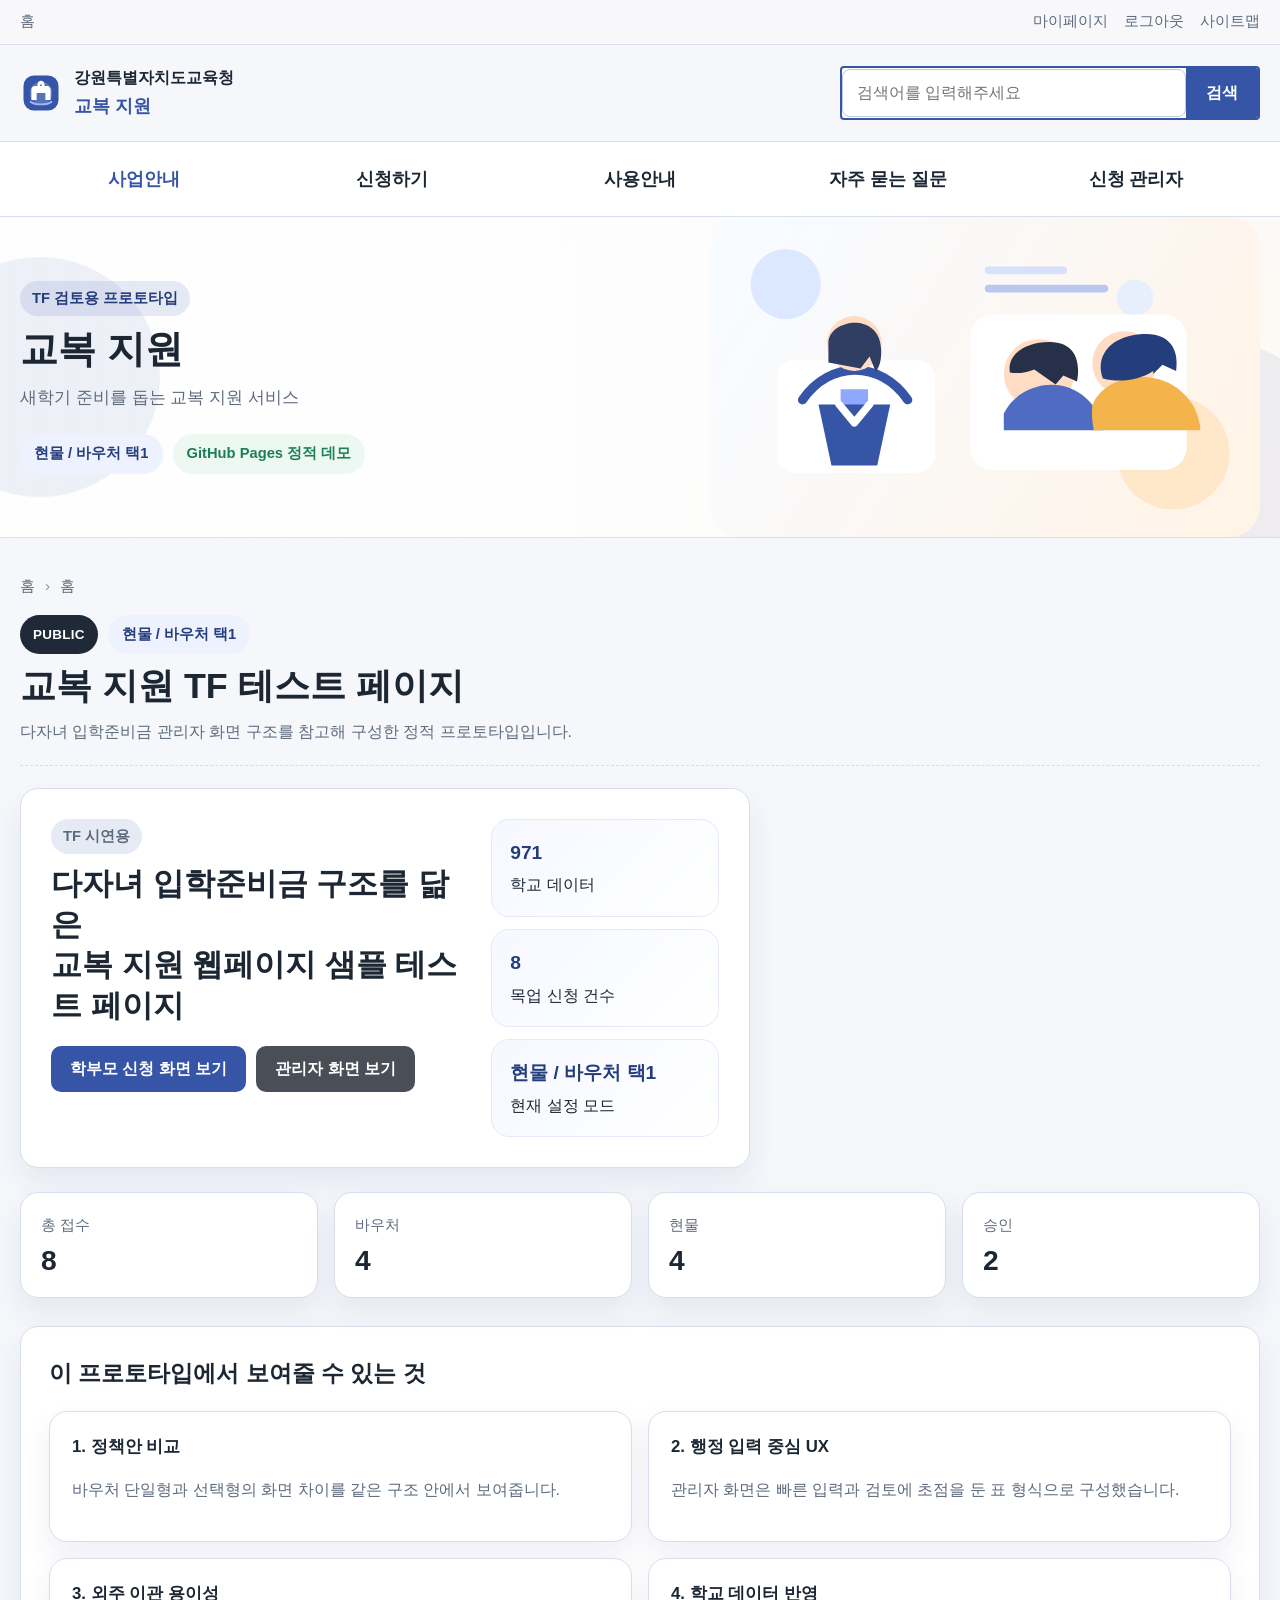
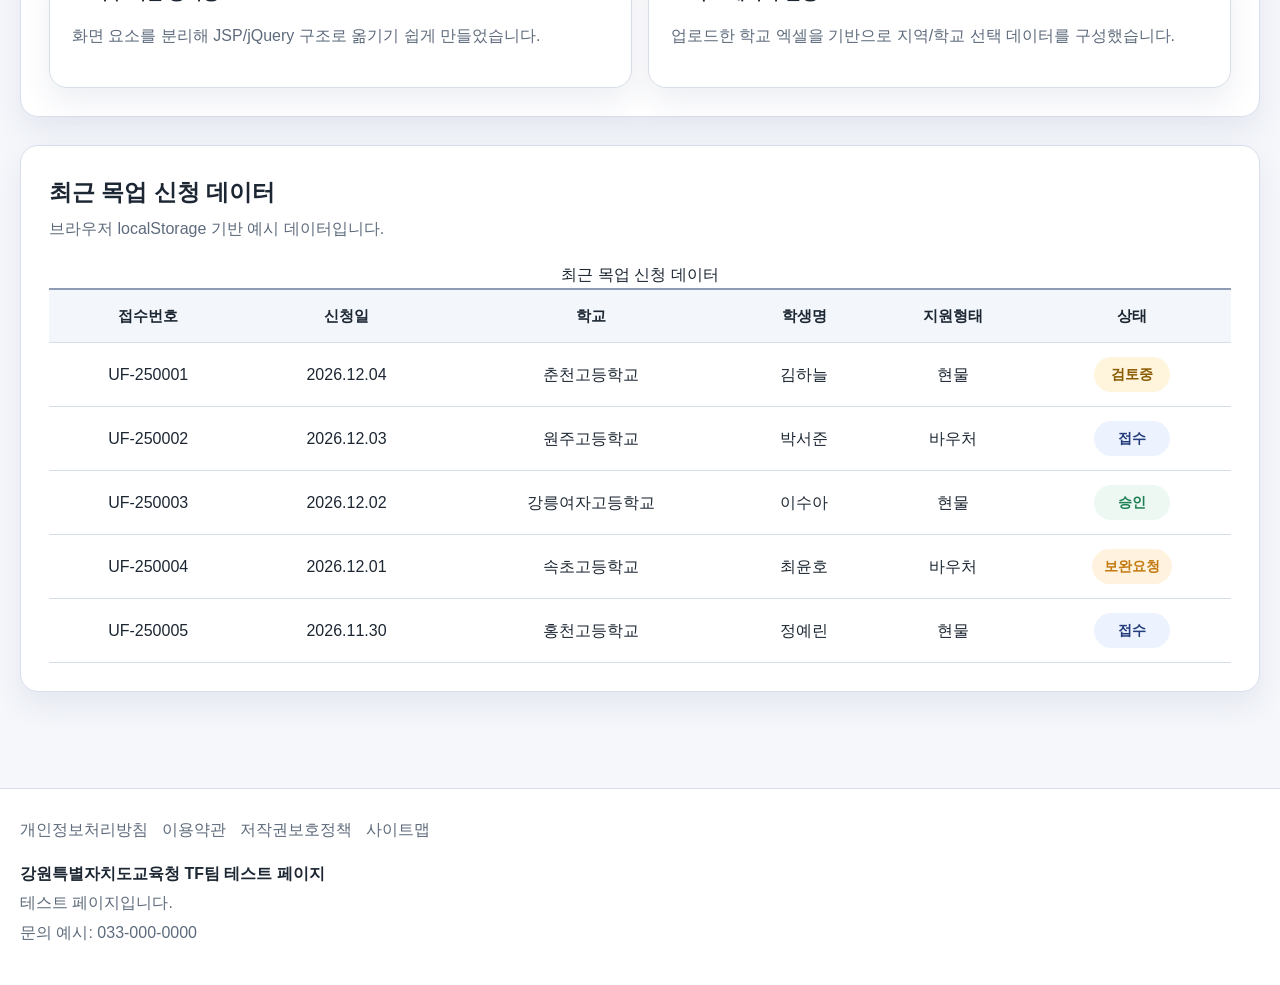
==== index.html @ 40966227 "Update index.html" ====
<!DOCTYPE html>
<html lang="ko">
<head>
  <meta charset="utf-8">
  <meta name="robots" content="noindex">
  <meta http-equiv="X-UA-Compatible" content="IE=edge">
  <meta name="viewport" content="width=device-width, initial-scale=1.0">
  <meta name="description" content="테스트 페이지 2026.4.2.(토)">
  <title>강원특별자치도교육청 교복 지원</title>

  <!-- Google tag (gtag.js) -->
<script async src="https://www.googletagmanager.com/gtag/js?id=G-W9LZ347BJD"></script>
<script>
  window.dataLayer = window.dataLayer || [];
  function gtag(){dataLayer.push(arguments);}
  gtag('js', new Date());

  gtag('config', 'G-W9LZ347BJD');
</script>


  
  <link rel="stylesheet" href="/static/style.css">
  <script src="/static/global-loader.js?v=1"></script>



</head>
<body data-page="home" data-base="">
  <div id="site-header"></div>
  <main id="main-content">
    <div id="sub-visual"></div>
    <div class="container page-shell">
      <aside id="side-nav"></aside>
      <section class="page-main">
        <div id="breadcrumbs"></div>
        <div id="page-heading"></div>
        <div id="page-content"></div>
      </section>
    </div>
  </main>
  <div id="site-footer"></div>

  <script>
window.APP_CONFIG = {
  site: {
    shortTitle: "강원특별자치도교육청 교복 지원",
    fullTitle: "강원특별자치도교육청 교복 지원 TF 테스트 페이지",
    logoText: "강원특별자치도교육청",
    serviceTitle: "교복 지원",
    footerOrg: "강원특별자치도교육청 TF팀 테스트 페이지",
    helpPhone: "033-000-0000",
    helpNote: "테스트 페이지입니다.",
    searchPlaceholder: "검색어를 입력해주세요",
    subVisualTitle: "교복 지원",
    subVisualLead: "새학기 준비를 돕는 교복 지원 서비스",
    demoNotice: "미확정 내역은 임의로 예시값 집어넣음"
  },
  policy: {
    mode: "choice",
    labels: {
      voucher: "바우처",
      inKind: "현물"
    },
    sampleTarget: "중·고등학교 신입생(예시)",
    sampleAmount: "정책 확정 전",
    sampleWindow: "신학기 전후(예시)",
    sampleUseCase: "지정 판매처 또는 제휴 사용처(예시)"
  },
  storageKey: "GW_UNIFORM_SUPPORT_PROTO_V1",
  regionOrder: ["강릉","고성","동해","삼척","속초","양구","양양","영월","원주","인제","정선","철원","춘천","태백","평창","홍천","화천","횡성"],
  statuses: ["접수","검토중","승인","보완요청","반려"],
  supportTypes: ["voucher","inKind"]
};

  </script>
  <script>
window.SCHOOLS_DATA = [{"id":"G030401023","schoolCode":"G030401023","name":"가온유치원","region":"강릉","address":"강릉시 하슬라로20번길 15(홍제동)","phone":"033-645-1231","website":"https://-","level":"유치원"},{"id":"G030402147","schoolCode":"G030402147","name":"강동초등학교","region":"강릉","address":"강릉시 강동면 단경로 20","phone":"033-645-7268","website":"https://kangdong.gwe.es.kr","level":"초등"},{"id":"SCH0743","schoolCode":"","name":"강동초병설유치원","region":"강릉","address":"강릉시 강동면 단경로 20","phone":"033-645-7266","website":"https://kangdong.gwe.es.kr","level":"유치원"},{"id":"G030404050","schoolCode":"G030404050","name":"강릉고등학교","region":"강릉","address":"강릉시 강릉대로587번길 68","phone":"033-650-5125","website":"https://ganggo.gwe.hs.kr","level":"고등"},{"id":"G030404058","schoolCode":"G030404058","name":"강릉명륜고등학교","region":"강릉","address":"강릉시 율곡로 2920-8","phone":"033-644-4011","website":"https://grmr.gwe.hs.kr","level":"고등"},{"id":"G030404059","schoolCode":"G030404059","name":"강릉문성고등학교","region":"강릉","address":"강릉시 지변길 158","phone":"033-650-9555","website":"https://kms.gwe.hs.kr","level":"고등"},{"id":"G030404052","schoolCode":"G030404052","name":"강릉여자고등학교","region":"강릉","address":"강릉시 용지로 107","phone":"033-650-9900","website":"https://gn-girl.gwe.hs.kr","level":"고등"},{"id":"G030405005","schoolCode":"G030405005","name":"강릉오성학교","region":"강릉","address":"강릉시 송정길 43 (송정동)","phone":"033-820-5004","website":"https://knose.gwe.sc.kr/main.do","level":"특수/기타"},{"id":"G030401027","schoolCode":"G030401027","name":"강릉유치원","region":"강릉","address":"강릉시 해안로 333(강문동)","phone":"033-652-9360","website":"https://cafe.naver.com/firstspeciallove","level":"유치원"},{"id":"G030404053","schoolCode":"G030404053","name":"강릉정보공업고등학교","region":"강릉","address":"강릉시 주문진읍 학교길 26","phone":"033-660-5511","website":"https://git.gwe.hs.kr","level":"고등"},{"id":"G030404054","schoolCode":"G030404054","name":"강릉제일고등학교","region":"강릉","address":"강릉시 화부산로8번길 37","phone":"033-650-0100","website":"https://gnilgo.gwe.hs.kr","level":"고등"},{"id":"G030404051","schoolCode":"G030404051","name":"강릉중앙고등학교","region":"강릉","address":"강릉시 강변로 422","phone":"033-610-6600","website":"https://gja.gwe.hs.kr","level":"고등"},{"id":"G030403043","schoolCode":"G030403043","name":"강릉중학교","region":"강릉","address":"강릉시 강중길44번길 8","phone":"033-650-6000","website":"https://kneung.gwe.ms.kr","level":"중등"},{"id":"G030402148","schoolCode":"G030402148","name":"강릉초등학교","region":"강릉","address":"강릉시 토성로 103","phone":"033-650-2610","website":"https://kangnung.gwe.es.kr","level":"초등"},{"id":"SCH0779","schoolCode":"","name":"강릉초병설유치원","region":"강릉","address":"강릉시 토성로 103(홍제동)","phone":"033-650-2670","website":"https://kangnung.gwe.es.kr","level":"유치원"},{"id":"G030403042","schoolCode":"G030403042","name":"강릉해람중학교","region":"강릉","address":"강릉시 명주로 25","phone":"033-650-5000","website":"https://krhr.gwe.ms.kr","level":"중등"},{"id":"G030404055","schoolCode":"G030404055","name":"강원예술고등학교","region":"강릉","address":"강릉시 구정면 칠봉로 670-34","phone":"033-650-2700","website":"https://gwarts.gwe.hs.kr","level":"고등"},{"id":"G030404060","schoolCode":"G030404060","name":"강일여자고등학교","region":"강릉","address":"강릉시 화부산로 89","phone":"033-650-0700","website":"https://gangil.gwe.hs.kr","level":"고등"},{"id":"G030404056","schoolCode":"G030404056","name":"경포고등학교","region":"강릉","address":"강릉시 강릉대로547번길 14","phone":"033-820-1015","website":"https://gyeongpo.gwe.hs.kr","level":"고등"},{"id":"G030402149","schoolCode":"G030402149","name":"경포대초등학교","region":"강릉","address":"강릉시 경포로 475번길 23-11","phone":"033-610-8924","website":"https://gpd.gwe.es.kr","level":"초등"},{"id":"SCH0763","schoolCode":"","name":"경포대초병설유치원","region":"강릉","address":"강릉시 경포로475번길 23-11(안현동)","phone":"033-610-8924","website":"https://gpd.gwe.es.kr","level":"유치원"},{"id":"G030401005","schoolCode":"G030401005","name":"경포유치원","region":"강릉","address":"강릉시 솔올로 90(교동)","phone":"033-647-1680","website":"https://kyongpo.gwe.kg.kr","level":"유치원"},{"id":"G030403045","schoolCode":"G030403045","name":"경포중학교","region":"강릉","address":"강릉시 노암등길 76","phone":"033-650-7892","website":"https://kyongpo.gwe.ms.kr","level":"중등"},{"id":"G030402150","schoolCode":"G030402150","name":"경포초등학교","region":"강릉","address":"강릉시 솔올로 90","phone":"033-640-3700","website":"https://gyeongpo.gwe.es.kr","level":"초등"},{"id":"G030403046","schoolCode":"G030403046","name":"관동중학교","region":"강릉","address":"강릉시 하슬라로20번길 14","phone":"033-650-4600","website":"https://gwandong.gwe.ms.kr","level":"중등"},{"id":"SCH0615","schoolCode":"","name":"교동초등학교(강릉)","region":"강릉","address":"강릉시 율곡로 2968번길 10","phone":"033-640-3500","website":"https://krkyodong.gwe.es.kr","level":"초등"},{"id":"SCH0619","schoolCode":"","name":"교동초병설유치원(강릉)","region":"강릉","address":"강릉시 율곡로2968번길 10(교동)","phone":"033-640-3571","website":"https://krkyodong.gwe.es.kr","level":"유치원"},{"id":"G030402152","schoolCode":"G030402152","name":"구정초등학교","region":"강릉","address":"강릉시 구정면 범일로 266-14","phone":"033-647-9606","website":"https://gujoung.gwe.es.kr","level":"초등"},{"id":"SCH0627","schoolCode":"","name":"구정초병설유치원","region":"강릉","address":"강릉시 구정면 범일로 266-14","phone":"033-647-9608","website":"https://gujoung.gwe.es.kr","level":"유치원"},{"id":"G030402153","schoolCode":"G030402153","name":"금광초등학교","region":"강릉","address":"강릉시 구정면 금평로 575","phone":"033-647-9423","website":"https://kumkwang.gwe.es.kr","level":"초등"},{"id":"SCH0685","schoolCode":"","name":"금광초병설유치원","region":"강릉","address":"강릉시 구정면 금평로 575","phone":"033-646-9424","website":"https://kumkwang.gwe.es.kr","level":"유치원"},{"id":"G030402155","schoolCode":"G030402155","name":"남강초등학교","region":"강릉","address":"강릉시 경강로 2310번길 7","phone":"033-650-6900","website":"https://namgang.gwe.es.kr","level":"초등"},{"id":"SCH0499","schoolCode":"","name":"남산초등학교(강릉)","region":"강릉","address":"강릉시 남산초교길 33","phone":"033-650-4772","website":"https://namsan-n.gwe.es.kr","level":"초등"},{"id":"SCH0502","schoolCode":"","name":"남산초병설유치원(강릉)","region":"강릉","address":"강릉시 남산초교길 33(내곡동)","phone":"033-650-4704","website":"https://namsan-n.gwe.es.kr","level":"유치원"},{"id":"G030402156","schoolCode":"G030402156","name":"노암초등학교","region":"강릉","address":"강릉시 노암등길 71","phone":"033-640-6102","website":"https://noam-kw.gwe.es.kr","level":"초등"},{"id":"SCH0483","schoolCode":"","name":"노암초병설유치원","region":"강릉","address":"강릉시 노암등길 71(노암동)","phone":"033-645-2261","website":"https://noam-kw.gwe.es.kr","level":"유치원"},{"id":"G030401022","schoolCode":"G030401022","name":"늘해랑유치원","region":"강릉","address":"강릉시 명주로(홍제동) 17번길 24-1","phone":"033-823-2333","website":"https://neulhaerang.gwe.kg.kr","level":"유치원"},{"id":"G030401006","schoolCode":"G030401006","name":"다인유치원","region":"강릉","address":"강릉시 성덕로 232-11(두산동)","phone":"033-652-7701","website":"https://-","level":"유치원"},{"id":"G030403047","schoolCode":"G030403047","name":"동명중학교","region":"강릉","address":"강릉시 보래미하길79번길 21","phone":"033-610-8802","website":"https://dongmyeong.gwe.ms.kr","level":"중등"},{"id":"G030402217","schoolCode":"G030402217","name":"동명초등학교","region":"강릉","address":"강릉시 경강로 2473","phone":"033-650-7607","website":"https://dmschool.gwe.es.kr","level":"초등"},{"id":"G030402011","schoolCode":"G030402011","name":"명주초등학교","region":"강릉","address":"강릉시 강변로 86-1","phone":"033-645-1713","website":"https://myongju.gwe.es.kr","level":"초등"},{"id":"SCH0904","schoolCode":"","name":"명주초병설유치원","region":"강릉","address":"강릉시 강변로 86-1(회산동)","phone":"033-645-1735","website":"https://myongju.gwe.es.kr","level":"유치원"},{"id":"G030402012","schoolCode":"G030402012","name":"모산초등학교","region":"강릉","address":"강릉시 모산로 224번길 3","phone":"033-645-1356","website":"https://mosan1356.gwe.es.kr","level":"초등"},{"id":"SCH0882","schoolCode":"","name":"모산초병설유치원","region":"강릉","address":"강릉시 모산로224번길 3(장현동)","phone":"033-645-1399","website":"https://mosan1356.gwe.es.kr","level":"유치원"},{"id":"G030403048","schoolCode":"G030403048","name":"사천중학교","region":"강릉","address":"강릉시 사천면 석교골말길 8","phone":"033-650-1823","website":"https://sacheon.gwe.ms.kr","level":"중등"},{"id":"G030402235","schoolCode":"G030402235","name":"사천초등학교","region":"강릉","address":"강릉시 사천면 미노길 46","phone":"033-660-6500","website":"https://kwsachon.gwe.es.kr","level":"초등"},{"id":"SCH0023","schoolCode":"","name":"사천초병설유치원","region":"강릉","address":"강릉시 사천면 미노길 46","phone":"033-660-6571","website":"https://kwsachon.gwe.es.kr","level":"유치원"},{"id":"G030402243","schoolCode":"G030402243","name":"성덕초등학교","region":"강릉","address":"강릉시 용지로 60","phone":"033-650-4193","website":"https://seongdeok.gwe.es.kr","level":"초등"},{"id":"G030402246","schoolCode":"G030402246","name":"성산초등학교","region":"강릉","address":"강릉시 성산면 구산길 15","phone":"033-640-9407","website":"https://seongsan.gwe.es.kr","level":"초등"},{"id":"SCH0869","schoolCode":"","name":"성산초병설유치원","region":"강릉","address":"강릉시 성산면 구산길 15","phone":"033-641-4442","website":"https://seongsan.gwe.es.kr","level":"유치원"},{"id":"G030401009","schoolCode":"G030401009","name":"성원유치원","region":"강릉","address":"강릉시 강변로 78(회산동)","phone":"033-642-0143","website":"https://-","level":"유치원"},{"id":"SCH0838","schoolCode":"","name":"소화유치원","region":"강릉","address":"강릉시 임영로 148(임당동)","phone":"033-643-3191","website":"https://caf&eacute;.naver.com/sohwa67","level":"유치원"},{"id":"G030403049","schoolCode":"G030403049","name":"솔올중학교","region":"강릉","address":"강릉시 솔올로 102","phone":"033-660-2100","website":"https://solohl.gwe.ms.kr","level":"중등"},{"id":"G030401013","schoolCode":"G030401013","name":"솔향유치원","region":"강릉","address":"강릉시 보래미하길 78(포남동)","phone":"033-650-0900","website":"https://solhyang.gwe.kg.kr","level":"유치원"},{"id":"G030402013","schoolCode":"G030402013","name":"송양초등학교","region":"강릉","address":"강릉시 성산면 위촌길 198","phone":"033-644-8976","website":"https://kwsongyang.gwe.es.kr","level":"초등"},{"id":"G030402284","schoolCode":"G030402284","name":"숲실초등학교","region":"강릉","address":"강릉시 강동면 임곡로 890-14","phone":"033-648-2071","website":"https://supsil.gwe.es.kr","level":"초등"},{"id":"G030402024","schoolCode":"G030402024","name":"신영초등학교","region":"강릉","address":"강릉시 주문진읍 주문북로 160","phone":"033-660-6000","website":"https://sinyoung.gwe.es.kr","level":"초등"},{"id":"SCH0373","schoolCode":"","name":"신영초병설유치원","region":"강릉","address":"강릉시 주문진읍 주문북로 160","phone":"033-660-6081","website":"https://sinyoung.gwe.es.kr","level":"유치원"},{"id":"G030402257","schoolCode":"G030402257","name":"신왕초등학교","region":"강릉","address":"강릉시 연곡면 진고개로 2265-11","phone":"033-660-7511","website":"https://sinwang.gwe.es.kr","level":"초등"},{"id":"SCH0375","schoolCode":"","name":"신왕초병설유치원","region":"강릉","address":"강릉시 연곡면 진고개로 2265-11","phone":"033-660-7511","website":"https://sinwang.gwe.es.kr","level":"유치원"},{"id":"G030402014","schoolCode":"G030402014","name":"연곡초등학교","region":"강릉","address":"강릉시 연곡면 진고개로 2656","phone":"033-662-6057","website":"https://youngok.gwe.es.kr","level":"초등"},{"id":"SCH0413","schoolCode":"","name":"연곡초병설유치원","region":"강릉","address":"강릉시 연곡면 진고개로 2656","phone":"033-662-6056","website":"https://youngok.gwe.es.kr","level":"유치원"},{"id":"G030402265","schoolCode":"G030402265","name":"영동초등학교","region":"강릉","address":"강릉시 화부산로 28","phone":"033-650-6772","website":"https://yeongdong.gwe.es.kr","level":"초등"},{"id":"SCH0419","schoolCode":"","name":"영동초병설유치원","region":"강릉","address":"강릉시 화부산로 28(교동)","phone":"033-650-6790","website":"https://yeongdong.gwe.es.kr","level":"유치원"},{"id":"G030403050","schoolCode":"G030403050","name":"옥계중학교","region":"강릉","address":"강릉시 옥계면 천남길 38-13","phone":"033-534-7614","website":"https://okgye.gwe.ms.kr","level":"중등"},{"id":"SCH0522","schoolCode":"","name":"옥계초금진분교장","region":"강릉","address":"강릉시 옥계면 금진안길 2","phone":"033-534-0107","website":"https://okkey.gwe.es.kr","level":"초등"},{"id":"SCH0523","schoolCode":"","name":"옥계초금진분교장병설유치원","region":"강릉","address":"강릉시 옥계면 금진안길 2","phone":"033-534-0107","website":"https://okkey.gwe.es.kr","level":"유치원"},{"id":"G030402271","schoolCode":"G030402271","name":"옥계초등학교","region":"강릉","address":"강릉시 옥계면 옥계로 1074","phone":"033-534-0026","website":"https://okkey.gwe.es.kr","level":"초등"},{"id":"SCH0524","schoolCode":"","name":"옥계초병설유치원","region":"강릉","address":"강릉시 옥계면 옥계로 1074","phone":"033-534-1164","website":"https://okkey.gwe.es.kr","level":"유치원"},{"id":"G030402272","schoolCode":"G030402272","name":"옥천초등학교","region":"강릉","address":"강릉시 수문길 25","phone":"033-650-6805","website":"https://okcheon.gwe.es.kr","level":"초등"},{"id":"SCH0529","schoolCode":"","name":"옥천초병설유치원","region":"강릉","address":"강릉시 수문길 25","phone":"033-650-6800","website":"https://okcheon.gwe.es.kr","level":"유치원"},{"id":"G030403004","schoolCode":"G030403004","name":"왕산중학교","region":"강릉","address":"강릉시 왕산면 백두대간로 2005","phone":"033-647-8775","website":"https://wangsan.gwe.ms.kr","level":"중등"},{"id":"G030402273","schoolCode":"G030402273","name":"왕산초등학교","region":"강릉","address":"강릉시 왕산면 백두대간로 2011-8","phone":"033-648-6131","website":"https://wangsan.gwe.es.kr","level":"초등"},{"id":"SCH0559","schoolCode":"","name":"왕산초병설유치원","region":"강릉","address":"강릉시 왕산면 백두대간로 2011-8","phone":"033-648-6131","website":"https://wangsan.gwe.es.kr","level":"유치원"},{"id":"G030402388","schoolCode":"G030402388","name":"운산초등학교","region":"강릉","address":"강릉시 운산길 79-15","phone":"033-650-5560","website":"https://us.gwe.es.kr","level":"초등"},{"id":"G030402277","schoolCode":"G030402277","name":"운양초등학교","region":"강릉","address":"강릉시 사천면 이설당1길 36","phone":"033-660-6606","website":"https://unyang.gwe.es.kr","level":"초등"},{"id":"G030402383","schoolCode":"G030402383","name":"유천초등학교","region":"강릉","address":"강릉시 선수촌로 100","phone":"033-820-8000","website":"https://yucheon.gwe.es.kr","level":"초등"},{"id":"SCH0449","schoolCode":"","name":"유천초병설유치원","region":"강릉","address":"강릉시 선수촌로 100","phone":"033-820-8000","website":"https://yucheon.gwe.es.kr","level":"유치원"},{"id":"G030403051","schoolCode":"G030403051","name":"율곡중학교","region":"강릉","address":"강릉시 가작로 125","phone":"033-610-5205","website":"https://yulgok-m.gwe.ms.kr","level":"중등"},{"id":"G030402015","schoolCode":"G030402015","name":"율곡초등학교","region":"강릉","address":"강릉시 원대로 129","phone":"033-650-8722","website":"https://yulgok.gwe.es.kr","level":"초등"},{"id":"G030402291","schoolCode":"G030402291","name":"정동초등학교","region":"강릉","address":"강릉시 강동면 헌화로 1055","phone":"033-650-8904","website":"https://jeongdong.gwe.es.kr","level":"초등"},{"id":"SCH0381","schoolCode":"","name":"정동초병설유치원","region":"강릉","address":"강릉시 강동면 헌화로 1055","phone":"033-650-8930","website":"https://jeongdong.gwe.es.kr","level":"유치원"},{"id":"G030401026","schoolCode":"G030401026","name":"제이엠유치원","region":"강릉","address":"강릉시 성덕로 328-1(입암동)","phone":"033-655-9494","website":"https://jmkids.co.kr","level":"유치원"},{"id":"SCH0397","schoolCode":"","name":"좋은유치원","region":"강릉","address":"강릉시 남부로136번길 19(노암동)","phone":"033-642-6197","website":"https://-","level":"유치원"},{"id":"G030404057","schoolCode":"G030404057","name":"주문진고등학교","region":"강릉","address":"강릉시 주문진읍 학교길 28","phone":"033-660-7005","website":"https://jugo.gwe.hs.kr","level":"고등"},{"id":"G030403052","schoolCode":"G030403052","name":"주문진중학교","region":"강릉","address":"강릉시 주문진읍 연주로 294","phone":"033-660-6200","website":"https://jumunjin.gwe.ms.kr","level":"중등"},{"id":"G030402295","schoolCode":"G030402295","name":"주문진초등학교","region":"강릉","address":"강릉시 주문진읍 주문로 26","phone":"033-660-8708","website":"https://jumunjin.gwe.es.kr","level":"초등"},{"id":"SCH0265","schoolCode":"","name":"주문진초병설유치원","region":"강릉","address":"강릉시 주문진읍 주문로 26","phone":"033-660-8787","website":"https://jumunjin.gwe.es.kr","level":"유치원"},{"id":"G030402297","schoolCode":"G030402297","name":"주영초등학교","region":"강릉","address":"강릉시 주문진읍 약수동길 15-12","phone":"033-660-7311","website":"https://juyoung.gwe.es.kr","level":"초등"},{"id":"SCH0269","schoolCode":"","name":"주영초병설유치원","region":"강릉","address":"강릉시 주문진읍 약수동길 15-12","phone":"033-660-7370","website":"https://juyoung.gwe.es.kr","level":"유치원"},{"id":"SCH0281","schoolCode":"","name":"중앙초등학교(강릉)","region":"강릉","address":"강릉시 성덕포남로 18","phone":"033-650-8453","website":"https://choung-ang.gwe.es.kr","level":"초등"},{"id":"G030402314","schoolCode":"G030402314","name":"초당초등학교","region":"강릉","address":"강릉시 연당길 35-11","phone":"033-650-5477","website":"https://chodang-e.gwe.es.kr","level":"초등"},{"id":"G030402326","schoolCode":"G030402326","name":"포남초등학교","region":"강릉","address":"강릉시 가작로 287번길 20","phone":"033-610-1000","website":"https://kponam.gwe.es.kr","level":"초등"},{"id":"G030401025","schoolCode":"G030401025","name":"프렌비숲유치원","region":"강릉","address":"강릉시 율곡로3173번길 19(죽헌동)","phone":"033-641-3562","website":"https://cosmos.kidswon.com","level":"유치원"},{"id":"G030401018","schoolCode":"G030401018","name":"하슬라유치원","region":"강릉","address":"강릉시 율곡로2692번길 8(입암동)","phone":"033-649-8800","website":"https://haseulla.gwe.kg.kr","level":"유치원"},{"id":"G030403044","schoolCode":"G030403044","name":"하슬라중학교","region":"강릉","address":"강릉시 보래미길 9","phone":"033-660-8800","website":"https://hsl.gwe.ms.kr","level":"중등"},{"id":"G030402331","schoolCode":"G030402331","name":"한솔초등학교","region":"강릉","address":"강릉시 하평2길 45","phone":"033-650-4292","website":"https://hansol.gwe.es.kr","level":"초등"},{"id":"G170402184","schoolCode":"G170402184","name":"간성초등학교","region":"고성","address":"고성군 간성읍 간성로 39번길 20","phone":"033-681-2013","website":"https://kansung.gwe.es.kr","level":"초등"},{"id":"SCH0793","schoolCode":"","name":"간성초병설유치원","region":"고성","address":"고성군 간성읍 간성로39번길 20","phone":"033-681-2003","website":"https://kansung.gwe.es.kr","level":"유치원"},{"id":"G170402207","schoolCode":"G170402207","name":"거성초등학교","region":"고성","address":"고성군 거진읍 거성길 38","phone":"033-682-3570","website":"https://guesung.gwe.es.kr","level":"초등"},{"id":"SCH0756","schoolCode":"","name":"거성초병설유치원","region":"고성","address":"고성군 거진읍 거성길 38","phone":"033-682-2636","website":"https://guesung.gwe.es.kr","level":"유치원"},{"id":"SCH0757","schoolCode":"","name":"거진고등학교","region":"고성","address":"고성군 거진읍 거탄진로 39-7","phone":"033-680-1703","website":"https://geojin.gwe.hs.kr","level":"고등"},{"id":"G170403075","schoolCode":"G170403075","name":"거진중학교","region":"고성","address":"고성군 거진읍 거평로 69","phone":"033-682-4952","website":"https://geojin.gwe.ms.kr","level":"중등"},{"id":"G170402208","schoolCode":"G170402208","name":"거진초등학교","region":"고성","address":"고성군 거진읍 자산길 19","phone":"033-682-2656","website":"https://kujin.gwe.es.kr","level":"초등"},{"id":"SCH0760","schoolCode":"","name":"거진초병설유치원","region":"고성","address":"고성군 거진읍 자산길 19","phone":"033-682-2656","website":"https://kujin.gwe.es.kr","level":"유치원"},{"id":"G170404106","schoolCode":"G170404106","name":"고성고등학교","region":"고성","address":"고성군 간성읍 수성로 125","phone":"033-680-7012","website":"https://goseonggo.gwe.hs.kr","level":"고등"},{"id":"G170403140","schoolCode":"G170403140","name":"고성중학교","region":"고성","address":"고성군 간성읍 수성로 125","phone":"033-680-7063","website":"https://gosung.gwe.ms.kr","level":"중등"},{"id":"G170402183","schoolCode":"G170402183","name":"공현진초등학교","region":"고성","address":"고성군 죽왕면 공현진한옥길 49","phone":"033-631-3538","website":"https://gonghyeonjin.gwe.es.kr","level":"초등"},{"id":"SCH0646","schoolCode":"","name":"공현진초병설유치원","region":"고성","address":"고성군 죽왕면 공현진한옥길 49","phone":"033-632-9460","website":"https://gonghyeonjin.gwe.es.kr","level":"유치원"},{"id":"G170402055","schoolCode":"G170402055","name":"광산초등학교","region":"고성","address":"고성군 간성읍 진부령로 2427","phone":"033-681-2521","website":"https://kwangsan.gwe.es.kr","level":"초등"},{"id":"SCH0629","schoolCode":"","name":"광산초병설유치원","region":"고성","address":"고성군 간성읍 진부령로 2427","phone":"033-681-2521","website":"https://kwangsan.gwe.es.kr","level":"유치원"},{"id":"G170404109","schoolCode":"G170404109","name":"대진고등학교","region":"고성","address":"고성군 현내면 화진포길 476","phone":"033-680-6659","website":"https://daejin.gwe.hs.kr","level":"고등"},{"id":"G170403126","schoolCode":"G170403126","name":"대진중학교","region":"고성","address":"고성군 현내면 화진포길 476","phone":"033-680-6612","website":"https://daejin.gwe.ms.kr","level":"중등"},{"id":"G170402216","schoolCode":"G170402216","name":"대진초등학교","region":"고성","address":"고성군 현내면 대진3길 15","phone":"033-682-0041","website":"https://daejyn.gwe.es.kr","level":"초등"},{"id":"SCH0173","schoolCode":"","name":"대진초병설유치원","region":"고성","address":"고성군 현내면 대진3길 15","phone":"033-682-6273","website":"https://daejyn.gwe.es.kr","level":"유치원"},{"id":"G170402056","schoolCode":"G170402056","name":"도학초등학교","region":"고성","address":"고성군 토성면 무릉도원로 486","phone":"033-639-3012","website":"https://tohak.gwe.es.kr","level":"초등"},{"id":"G170404079","schoolCode":"G170404079","name":"동광산업과학고등학교","region":"고성","address":"고성군 토성면 백촌길 30-15","phone":"033-630-3150","website":"https://dongat.gwe.hs.kr","level":"고등"},{"id":"G170403125","schoolCode":"G170403125","name":"동광중학교","region":"고성","address":"고성군 토성면 백촌길 30-15","phone":"033-630-3250","website":"https://donggwang.gwe.ms.kr","level":"중등"},{"id":"G170402057","schoolCode":"G170402057","name":"동광초등학교","region":"고성","address":"고성군 토성면 교암1길 15","phone":"033-630-1307","website":"https://donggwangg.gwe.es.kr","level":"초등"},{"id":"SCH0735","schoolCode":"","name":"동광초병설유치원","region":"고성","address":"고성군 토성면 교암1길 15","phone":"033-631-7429","website":"https://donggwangg.gwe.es.kr","level":"유치원"},{"id":"G170402260","schoolCode":"G170402260","name":"아야진초등학교","region":"고성","address":"고성군 토성면 아야진길 15","phone":"033-633-5856","website":"https://ayajin.gwe.es.kr","level":"초등"},{"id":"G170402059","schoolCode":"G170402059","name":"오호초등학교","region":"고성","address":"고성군 죽왕면 황포길 28","phone":"033-631-7537","website":"https://oho.gwe.es.kr","level":"초등"},{"id":"SCH0519","schoolCode":"","name":"오호초병설유치원","region":"고성","address":"고성군 죽왕면 황포길 28","phone":"033-632-0287","website":"https://oho.gwe.es.kr","level":"유치원"},{"id":"G170402182","schoolCode":"G170402182","name":"인흥초등학교","region":"고성","address":"고성군 토성면 인흥1길 26","phone":"033-636-5182","website":"https://inhung.gwe.es.kr","level":"초등"},{"id":"G170402194","schoolCode":"G170402194","name":"죽왕초등학교","region":"고성","address":"고성군 죽왕면 송지호로 6","phone":"033-632-8908","website":"https://jw.gwe.es.kr","level":"초등"},{"id":"SCH0278","schoolCode":"","name":"죽왕초병설유치원","region":"고성","address":"고성군 죽왕면 송지호로 6","phone":"033-632-8908","website":"https://jw.gwe.es.kr","level":"유치원"},{"id":"G170402060","schoolCode":"G170402060","name":"천진초등학교","region":"고성","address":"고성군 토성면 천진1길 14","phone":"033-639-0400","website":"https://cheonjin.gwe.es.kr","level":"초등"},{"id":"SCH0311","schoolCode":"","name":"천진초병설유치원","region":"고성","address":"고성군 토성면 천진1길 14","phone":"033-639-0417","website":"https://cheonjin.gwe.es.kr","level":"유치원"},{"id":"G050402099","schoolCode":"G050402099","name":"남호초등학교","region":"동해","address":"동해시 평원로 120","phone":"033-530-7873","website":"https://namho.gwe.es.kr","level":"초등"},{"id":"SCH0471","schoolCode":"","name":"남호초병설유치원","region":"동해","address":"동해시 평원로 120(평릉동)","phone":"033-530-7890","website":"https://namho.gwe.es.kr/","level":"유치원"},{"id":"SCH0165","schoolCode":"","name":"대동유치원","region":"동해","address":"동해시 청운로 78(동회동)","phone":"033-521-8020","website":"https://-","level":"유치원"},{"id":"G070404092","schoolCode":"G070404092","name":"동해광희고등학교","region":"동해","address":"동해시 청운로 112","phone":"033-520-0745","website":"https://dhkh.gwe.hs.kr","level":"고등"},{"id":"G070403099","schoolCode":"G070403099","name":"동해광희중학교","region":"동해","address":"동해시 청운로 112","phone":"033-520-0805","website":"https://dhkh.gwe.ms.kr","level":"중등"},{"id":"G050401008","schoolCode":"G050401008","name":"동해랑유치원","region":"동해","address":"동해시 전천로 276-27(단봉동)","phone":"033-520-3000","website":"https://dhrang.gwe.kg.kr/","level":"유치원"},{"id":"G070404093","schoolCode":"G070404093","name":"동해삼육고등학교","region":"동해","address":"동해시 동해대로 5367","phone":"070-4000-4801","website":"https://dhsy.gwe.hs.kr","level":"고등"},{"id":"G070403100","schoolCode":"G070403100","name":"동해삼육중학교","region":"동해","address":"동해시 동해대로 5367","phone":"070-4000-4819","website":"https://dhsy.gwe.ms.kr","level":"중등"},{"id":"G050402100","schoolCode":"G050402100","name":"동해삼육초등학교","region":"동해","address":"동해시 동해대로 5367","phone":"033-531-7165","website":"https://sahmyook.gwe.es.kr","level":"초등"},{"id":"G070404080","schoolCode":"G070404080","name":"동해상업고등학교","region":"동해","address":"동해시 느릅재길 65","phone":"033-520-2600","website":"https://donghae.gwe.hs.kr","level":"고등"},{"id":"G050402101","schoolCode":"G050402101","name":"동해중앙초등학교","region":"동해","address":"동해시 천곡로 35","phone":"033-530-8904","website":"https://thja.gwe.es.kr","level":"초등"},{"id":"SCH0708","schoolCode":"","name":"동해중앙초병설유치원","region":"동해","address":"동해시 천곡로 35(천곡동)","phone":"033-530-8995","website":"https://thja.gwe.es.kr","level":"유치원"},{"id":"G070403076","schoolCode":"G070403076","name":"동해중학교","region":"동해","address":"동해시 느릅재길 37","phone":"033-535-2615","website":"https://dong-hae.gwe.ms.kr","level":"중등"},{"id":"G050402102","schoolCode":"G050402102","name":"동해초등학교","region":"동해","address":"동해시 봉오주택길 22","phone":"033-530-7990","website":"https://donghae.gwe.es.kr","level":"초등"},{"id":"SCH0710","schoolCode":"","name":"동해초병설유치원","region":"동해","address":"동해시 봉오주택길 22(용정동)","phone":"033-530-7974","website":"https://donghae.gwe.es.kr","level":"유치원"},{"id":"G050405009","schoolCode":"G050405009","name":"동해해솔학교","region":"동해","address":"동해시 부곡5길 14","phone":"033-530-3405","website":"https://haesol.gwe.sc.kr","level":"특수/기타"},{"id":"G050402103","schoolCode":"G050402103","name":"동호초등학교","region":"동해","address":"동해시 발한로 123","phone":"033-530-7407","website":"https://dongho.gwe.es.kr","level":"초등"},{"id":"SCH0671","schoolCode":"","name":"리라유치원(동해)","region":"동해","address":"동해시 송이고개길 11(발한동)","phone":"033-531-5337","website":"https://-","level":"유치원"},{"id":"G050402104","schoolCode":"G050402104","name":"망상초등학교","region":"동해","address":"동해시 동해대로 6251","phone":"033-530-3520","website":"https://mangsang.gwe.es.kr","level":"초등"},{"id":"SCH0931","schoolCode":"","name":"무지개유치원","region":"동해","address":"동해시 천곡1길 90(천곡동)","phone":"033-535-2166","website":"https://-","level":"유치원"},{"id":"G050404013","schoolCode":"G050404013","name":"묵호고등학교","region":"동해","address":"동해시 승지로 37","phone":"033-530-7106","website":"https://mukho.gwe.hs.kr","level":"고등"},{"id":"G070403078","schoolCode":"G070403078","name":"묵호중학교","region":"동해","address":"동해시 향로3길 42","phone":"033-530-6888","website":"https://mukho.gwe.ms.kr","level":"중등"},{"id":"G050402105","schoolCode":"G050402105","name":"묵호초등학교","region":"동해","address":"동해시 발한천길 30","phone":"033-539-1521","website":"https://mukho.gwe.es.kr","level":"초등"},{"id":"G050402106","schoolCode":"G050402106","name":"북삼초등학교","region":"동해","address":"동해시 지양길 77","phone":"033-520-3690","website":"https://buksam.gwe.es.kr","level":"초등"},{"id":"G070404081","schoolCode":"G070404081","name":"북평고등학교","region":"동해","address":"동해시 효자남길 51","phone":"033-520-8888","website":"https://bukpyeong.gwe.hs.kr","level":"고등"},{"id":"G070404082","schoolCode":"G070404082","name":"북평여자고등학교","region":"동해","address":"동해시 동굴로 55","phone":"033-530-7500","website":"https://bukyo.gwe.hs.kr","level":"고등"},{"id":"G070403080","schoolCode":"G070403080","name":"북평중학교","region":"동해","address":"동해시 용정로 40-7","phone":"033-521-1504","website":"https://bukpyeong.gwe.ms.kr","level":"중등"},{"id":"SCH0966","schoolCode":"","name":"북평초등학교(동해)","region":"동해","address":"동해시 오일장 1길 22","phone":"033-520-3312","website":"https://dh-bukpyeong.gwe.es.kr","level":"초등"},{"id":"G070402116","schoolCode":"G070402116","name":"삼화초등학교","region":"동해","address":"동해시 파수길 38","phone":"033-530-6970","website":"https://samhwa.gwe.es.kr","level":"초등"},{"id":"SCH0066","schoolCode":"","name":"삼화초병설유치원","region":"동해","address":"동해시 파수길 38(이로동)","phone":"033-530-6930","website":"https://samhwa.gwe.es.kr/","level":"유치원"},{"id":"SCH0875","schoolCode":"","name":"성호유치원","region":"동해","address":"동해시 샘실1길 7(천곡동)","phone":"033-535-3353","website":"https://-","level":"유치원"},{"id":"SCH0852","schoolCode":"","name":"솔빛유치원","region":"동해","address":"동해시 청운2길 21(쇄운동)","phone":"033-521-5553","website":"https://-","level":"유치원"},{"id":"G050402108","schoolCode":"G050402108","name":"송정초등학교","region":"동해","address":"동해시 동해역길 25","phone":"033-521-6533","website":"https://tonghae-songjeong.gwe.es.kr","level":"초등"},{"id":"G070403079","schoolCode":"G070403079","name":"예람중학교","region":"동해","address":"동해시 선돌길 21","phone":"033-520-5682","website":"https://yeram.gwe.ms.kr","level":"중등"},{"id":"G050402307","schoolCode":"G050402307","name":"창호초등학교","region":"동해","address":"동해시 해맞이길 183","phone":"033-535-7714","website":"https://chang-ho.gwe.es.kr","level":"초등"},{"id":"G050402308","schoolCode":"G050402308","name":"천곡초등학교","region":"동해","address":"동해시 동굴로 33","phone":"033-530-6772","website":"https://semsil.gwe.es.kr","level":"초등"},{"id":"SCH0261","schoolCode":"","name":"천곡초병설유치원","region":"동해","address":"동해시 동굴로 33(천곡동)","phone":"033-530-6797","website":"https://semsil.gwe.es.kr","level":"유치원"},{"id":"G050402311","schoolCode":"G050402311","name":"청운초등학교","region":"동해","address":"동해시 청운로 60","phone":"033-521-0537","website":"https://cheongwoon.gwe.es.kr","level":"초등"},{"id":"G070403077","schoolCode":"G070403077","name":"하랑중학교","region":"동해","address":"동해시 발한로 347","phone":"033-530-7605","website":"https://harang.gwe.ms.kr","level":"중등"},{"id":"G050401020","schoolCode":"G050401020","name":"해오름유치원","region":"동해","address":"동해시 관사길 11(발한동)","phone":"033-520-2006","website":"https://haeorm.gwe.kg.kr","level":"유치원"},{"id":"G070404010","schoolCode":"G070404010","name":"가곡고등학교","region":"삼척","address":"삼척시 가곡면 가곡천로 1427","phone":"033-570-6940","website":"https://gagog.gwe.hs.kr","level":"고등"},{"id":"G070403081","schoolCode":"G070403081","name":"가곡중학교","region":"삼척","address":"삼척시 가곡면 가곡천로 1427","phone":"033-570-6909","website":"https://gagog.gwe.ms.kr","level":"중등"},{"id":"G070403082","schoolCode":"G070403082","name":"근덕중학교","region":"삼척","address":"삼척시 근덕면 삼척로 3700","phone":"033-570-5602","website":"https://geun-deok.gwe.ms.kr","level":"중등"},{"id":"G070402109","schoolCode":"G070402109","name":"근덕초등학교","region":"삼척","address":"삼척시 근덕면 삼척로 3653","phone":"033-571-3007","website":"https://geundeok.gwe.es.kr","level":"초등"},{"id":"G070401012","schoolCode":"G070401012","name":"노란유치원","region":"삼척","address":"삼척시 정상로 91-55(교동)","phone":"033-573-4253","website":"https://www.norankids.org","level":"유치원"},{"id":"SCH0009","schoolCode":"","name":"다솔유치원","region":"삼척","address":"삼척시 정상로19(정상동)","phone":"033-572-5959","website":"https://cafe.daum.net/dasol559","level":"유치원"},{"id":"G070404011","schoolCode":"G070404011","name":"도계고등학교","region":"삼척","address":"삼척시 도계읍 도계느티로 69","phone":"033-540-0800","website":"https://dogye.gwe.hs.kr","level":"고등"},{"id":"G070404012","schoolCode":"G070404012","name":"도계전산정보고등학교","region":"삼척","address":"삼척시 도계읍 도계느티로 24","phone":"033-540-1000","website":"https://dgs.gwe.hs.kr","level":"고등"},{"id":"G070403084","schoolCode":"G070403084","name":"도계중학교","region":"삼척","address":"삼척시 도계읍 도계느티로 36","phone":"033-541-0012","website":"https://tgb.gwe.ms.kr","level":"중등"},{"id":"G070402110","schoolCode":"G070402110","name":"도계초등학교","region":"삼척","address":"삼척시 도계읍 도계로 265","phone":"033-541-8997","website":"https://dogye.gwe.es.kr","level":"초등"},{"id":"G070401007","schoolCode":"G070401007","name":"도계한빛유치원","region":"삼척","address":"삼척시 도계읍 도계로 265","phone":"033-541-9994","website":"https://hanbit.gwe.kg.kr/","level":"유치원"},{"id":"G070402111","schoolCode":"G070402111","name":"맹방초등학교","region":"삼척","address":"삼척시 근덕면 삼척로 3884-4","phone":"033-571-1530","website":"https://m-bang.gwe.es.kr","level":"초등"},{"id":"SCH0915","schoolCode":"","name":"맹방초병설유치원","region":"삼척","address":"삼척시 근덕면 삼척로 3884-4","phone":"033-572-3205","website":"https://m-bang.gwe.es.kr/","level":"유치원"},{"id":"SCH0008","schoolCode":"","name":"미라유치원","region":"삼척","address":"삼척시 청석로3길 25(교동)","phone":"033-572-3500","website":"","level":"유치원"},{"id":"G070403085","schoolCode":"G070403085","name":"미로중학교","region":"삼척","address":"삼척시 미로면 강원남부로 3907","phone":"033-572-0057","website":"https://miro.gwe.ms.kr","level":"중등"},{"id":"G070402112","schoolCode":"G070402112","name":"미로초등학교","region":"삼척","address":"삼척시 미로면 미로강변로1길 10-11","phone":"033-570-0801","website":"https://miro.gwe.es.kr","level":"초등"},{"id":"SCH0947","schoolCode":"","name":"미로초병설유치원","region":"삼척","address":"삼척시 미로면 미로강변로1길 10-11","phone":"033-3325-0239","website":"https://miro.gwe.es.kr/","level":"유치원"},{"id":"G070404094","schoolCode":"G070404094","name":"삼일고등학교","region":"삼척","address":"삼척시 사직로 22","phone":"033-570-8831","website":"https://samilgo.gwe.hs.kr","level":"고등"},{"id":"G070403101","schoolCode":"G070403101","name":"삼일중학교","region":"삼척","address":"삼척시 사직로 22","phone":"033-570-8831","website":"https://samilm.gwe.ms.kr","level":"중등"},{"id":"G070404083","schoolCode":"G070404083","name":"삼척고등학교","region":"삼척","address":"삼척시 사대안길 21","phone":"033-570-8900","website":"https://samchok.gwe.hs.kr","level":"고등"},{"id":"G070402113","schoolCode":"G070402113","name":"삼척남초등학교","region":"삼척","address":"삼척시 동해대로 3783-22","phone":"033-572-8765","website":"https://samcheoknam.gwe.es.kr","level":"초등"},{"id":"G070401011","schoolCode":"G070401011","name":"삼척누리유치원","region":"삼척","address":"삼척시 동해대로 3783-24(오분동)","phone":"033-570-7101","website":"https://samcheoknuri.gwe.kg.kr/","level":"유치원"},{"id":"G070404085","schoolCode":"G070404085","name":"삼척여자고등학교","region":"삼척","address":"삼척시 남산길 6","phone":"033-570-8718","website":"https://sam-g.gwe.hs.kr","level":"고등"},{"id":"G070402114","schoolCode":"G070402114","name":"삼척중앙초등학교","region":"삼척","address":"삼척시 새천년도로 630-121","phone":"033-570-7020","website":"https://scjungang.gwe.es.kr","level":"초등"},{"id":"G070403087","schoolCode":"G070403087","name":"삼척중학교","region":"삼척","address":"삼척시 회강길 627","phone":"033-570-1181","website":"https://samcheok.gwe.ms.kr","level":"중등"},{"id":"G070402115","schoolCode":"G070402115","name":"삼척초등학교","region":"삼척","address":"삼척시 교동로 43","phone":"033-572-8663","website":"https://samcheok.gwe.es.kr","level":"초등"},{"id":"G070402117","schoolCode":"G070402117","name":"서부초등학교","region":"삼척","address":"삼척시 오십천로 279","phone":"033-574-4009","website":"https://seo-bu.gwe.es.kr","level":"초등"},{"id":"SCH0367","schoolCode":"","name":"신동초등학교(삼척)","region":"삼척","address":"삼척시 신기면 강원남부로 2997","phone":"033-541-1509","website":"https://sindong-e.gwe.es.kr","level":"초등"},{"id":"G070402270","schoolCode":"G070402270","name":"오저초등학교","region":"삼척","address":"삼척시 가곡면 가곡천로 1430","phone":"033-572-7005","website":"https://ojeo.gwe.es.kr","level":"초등"},{"id":"SCH0517","schoolCode":"","name":"오저초병설유치원","region":"삼척","address":"삼척시 가곡면 가곡천로 1430","phone":"033-573-4360","website":"https://ojeo.gwe.es.kr/","level":"유치원"},{"id":"G070404086","schoolCode":"G070404086","name":"원덕고등학교","region":"삼척","address":"삼척시 원덕읍 삼척로 480","phone":"033-571-5200","website":"https://wondeok.gwe.hs.kr","level":"고등"},{"id":"G070403089","schoolCode":"G070403089","name":"원덕중학교","region":"삼척","address":"삼척시 원덕읍 삼척로 480","phone":"033-571-5213","website":"https://wondeok.gwe.ms.kr","level":"중등"},{"id":"G070403090","schoolCode":"G070403090","name":"임원중학교","region":"삼척","address":"삼척시 원덕읍 삼척로 1313","phone":"033-573-3996","website":"https://imwon.gwe.ms.kr","level":"중등"},{"id":"G070402285","schoolCode":"G070402285","name":"임원초등학교","region":"삼척","address":"삼척시 원덕읍 삼척로 1246","phone":"033-570-2807","website":"https://imwon.gwe.es.kr","level":"초등"},{"id":"SCH0432","schoolCode":"","name":"임원초병설유치원","region":"삼척","address":"삼척시 원덕읍 삼척로 1246","phone":"033-570-2820","website":"https://imwon.gwe.es.kr/","level":"유치원"},{"id":"G070402287","schoolCode":"G070402287","name":"장원초등학교","region":"삼척","address":"삼척시 도계읍 장원길 25","phone":"033-541-1060","website":"https://scjangwon.gwe.es.kr","level":"초등"},{"id":"G070402289","schoolCode":"G070402289","name":"장호초등학교","region":"삼척","address":"삼척시 근덕면 용화안길 24","phone":"033-572-8704","website":"https://jangho.gwe.es.kr","level":"초등"},{"id":"SCH0468","schoolCode":"","name":"장호초병설유치원","region":"삼척","address":"삼척시 근덕면 용화안길 24","phone":"033-572-4024","website":"https://jangho.gwe.es.kr/","level":"유치원"},{"id":"G070402292","schoolCode":"G070402292","name":"정라초등학교","region":"삼척","address":"삼척시 정상로 3길 5","phone":"033-571-5413","website":"https://jeongra.gwe.es.kr","level":"초등"},{"id":"SCH0383","schoolCode":"","name":"정라초병설유치원","region":"삼척","address":"삼척시 정상로3길 5(정상동)","phone":"033-571-5394","website":"https://jeongra.gwe.es.kr/","level":"유치원"},{"id":"SCH0011","schoolCode":"","name":"중앙유치원","region":"삼척","address":"삼척시 죽서루길 61(성내동)","phone":"033-573-1630","website":"","level":"유치원"},{"id":"G070402304","schoolCode":"G070402304","name":"진주초등학교","region":"삼척","address":"삼척시 사직로1길 23","phone":"033-573-3466","website":"https://jinju.gwe.es.kr","level":"초등"},{"id":"SCH0253","schoolCode":"","name":"진주초병설유치원","region":"삼척","address":"삼척시 사직로1길 23","phone":"033-573-3466","website":"https://jinju.gwe.es.kr/","level":"유치원"},{"id":"G070403086","schoolCode":"G070403086","name":"청아중학교","region":"삼척","address":"삼척시 성당길 63-7","phone":"033-571-2004","website":"https://ca.gwe.ms.kr","level":"중등"},{"id":"G070403092","schoolCode":"G070403092","name":"하장중학교","region":"삼척","address":"삼척시 하장면 백두대간로 2600","phone":"033-550-9503","website":"https://hjms.gwe.ms.kr","level":"중등"},{"id":"G070402327","schoolCode":"G070402327","name":"하장초등학교","region":"삼척","address":"삼척시 하장면 하장길 84","phone":"033-552-0034","website":"https://hajang.gwe.es.kr","level":"초등"},{"id":"G070404084","schoolCode":"G070404084","name":"한국에너지마이스터고등학교","region":"삼척","address":"삼척시 근덕면 삼척로 3700","phone":"033-570-1213","website":"https://energy.gwe.hs.kr","level":"고등"},{"id":"G070402337","schoolCode":"G070402337","name":"호산초등학교","region":"삼척","address":"삼척시 원덕읍 삼척로 462-12","phone":"033-572-6102","website":"https://hosan.gwe.es.kr","level":"초등"},{"id":"SCH0239","schoolCode":"","name":"호산초병설유치원","region":"삼척","address":"삼척시 원덕읍 삼척로 462-12","phone":"033-572-6647","website":"https://hosan.gwe.es.kr/","level":"유치원"},{"id":"G070402351","schoolCode":"G070402351","name":"흥전초등학교","region":"삼척","address":"삼척시 도계읍 흥전안길 137","phone":"033-541-8275","website":"https://schj.gwe.es.kr","level":"초등"},{"id":"SCH0616","schoolCode":"","name":"교동초등학교(속초)","region":"속초","address":"속초시 만천1길 67","phone":"033-637-7221","website":"https://gyodong.gwe.es.kr","level":"초등"},{"id":"G040402003","schoolCode":"G040402003","name":"대포초등학교","region":"속초","address":"속초시 동해대로 3797","phone":"033-630-4700","website":"https://daepo.gwe.es.kr","level":"초등"},{"id":"SCH0175","schoolCode":"","name":"대포초병설유치원","region":"속초","address":"속초시 동해대로 3797(대포동)","phone":"033-630-4709","website":"https://daepo.gwe.es.kr","level":"유치원"},{"id":"G040401003","schoolCode":"G040401003","name":"산호유치원","region":"속초","address":"속초시 조양로118번길 7(조양동)","phone":"033-637-0622","website":"https://sanho.gwe.kg.kr","level":"유치원"},{"id":"G040404074","schoolCode":"G040404074","name":"설악고등학교","region":"속초","address":"속초시 청대로 219","phone":"033-630-0330","website":"https://seolak.gwe.hs.kr","level":"고등"},{"id":"G040403003","schoolCode":"G040403003","name":"설악중학교","region":"속초","address":"속초시 미시령로 3402","phone":"033-634-5503","website":"https://sorak.gwe.ms.kr","level":"중등"},{"id":"G040402042","schoolCode":"G040402042","name":"설악초등학교","region":"속초","address":"속초시 청봉로 51","phone":"033-636-7062","website":"https://seorak.gwe.es.kr","level":"초등"},{"id":"SCH0806","schoolCode":"","name":"설악초병설유치원","region":"속초","address":"속초시 청봉로 51(설악동)","phone":"033-636-7052","website":"https://seorak.gwe.es.kr","level":"유치원"},{"id":"G040403070","schoolCode":"G040403070","name":"설온중학교","region":"속초","address":"속초시 배움터길 29","phone":"033-634-3300","website":"https://seol-on.gwe.ms.kr","level":"중등"},{"id":"G040402043","schoolCode":"G040402043","name":"소야초등학교","region":"속초","address":"속초시 배움터길 42","phone":"033-630-9500","website":"https://soya.gwe.es.kr","level":"초등"},{"id":"SCH0878","schoolCode":"","name":"소야초병설유치원","region":"속초","address":"속초시 배움터길 42(노학동)","phone":"033-630-9590","website":"https://soya.gwe.es.kr","level":"유치원"},{"id":"G040404073","schoolCode":"G040404073","name":"속초고등학교","region":"속초","address":"속초시 사진용촌길 42","phone":"033-634-6100","website":"https://sokcho.gwe.hs.kr","level":"고등"},{"id":"G040404005","schoolCode":"G040404005","name":"속초여자고등학교","region":"속초","address":"속초시 배움터길 16","phone":"033-634-3220","website":"https://sokcho-gh.gwe.hs.kr","level":"고등"},{"id":"G040401001","schoolCode":"G040401001","name":"속초유치원","region":"속초","address":"속초시 중앙로 331-2(영랑동)","phone":"033-639-6920","website":"https://sokcho.gwe.kg.kr","level":"유치원"},{"id":"G040403072","schoolCode":"G040403072","name":"속초중학교","region":"속초","address":"속초시 미시령로 3358","phone":"033-633-4985","website":"https://sokcho.gwe.ms.kr","level":"초중"},{"id":"G040405006","schoolCode":"G040405006","name":"속초청해학교","region":"속초","address":"속초시 동해대로 4511번길 32 (장사동)","phone":"033-638-6602","website":"https://cheonghae.gwe.sc.kr/main.do","level":"특수/기타"},{"id":"SCH0846","schoolCode":"","name":"속초초등학교(속초)","region":"속초","address":"속초시 수복로 117","phone":"033-638-8873","website":"https://sokcho.gwe.es.kr","level":"초등"},{"id":"G040403071","schoolCode":"G040403071","name":"속초해랑중학교","region":"속초","address":"속초시 번영로 81","phone":"033-630-8500","website":"https://shm.gwe.ms.kr","level":"중등"},{"id":"G040402266","schoolCode":"G040402266","name":"영랑초등학교","region":"속초","address":"속초시 중앙로 331","phone":"033-639-7888","website":"https://yr.gwe.es.kr","level":"초등"},{"id":"G040402045","schoolCode":"G040402045","name":"온정초등학교","region":"속초","address":"속초시 온천로 107","phone":"033-637-8726","website":"https://onjeong.gwe.es.kr","level":"초등"},{"id":"SCH0531","schoolCode":"","name":"온정초병설유치원","region":"속초","address":"속초시 온천로 107(노학동)","phone":"033-632-8726","website":"https://onjeong.gwe.es.kr","level":"유치원"},{"id":"SCH0395","schoolCode":"","name":"조양초등학교(속초)","region":"속초","address":"속초시 동해대로 3965","phone":"033-631-8747","website":"https://joyangschool.gwe.es.kr","level":"초등"},{"id":"SCH0282","schoolCode":"","name":"중앙초등학교(속초)","region":"속초","address":"속초시 번영로 105번길 11","phone":"033-637-6121","website":"https://sjungang.gwe.es.kr","level":"초등"},{"id":"G040402049","schoolCode":"G040402049","name":"청대초등학교","region":"속초","address":"속초시 소평로 175","phone":"033-639-9000","website":"https://cheongdae.gwe.es.kr","level":"초등"},{"id":"SCH0322","schoolCode":"","name":"청대초병설유치원","region":"속초","address":"속초시 소평로 175(조양동)","phone":"033-639-9082","website":"https://cheongdae.gwe.es.kr","level":"유치원"},{"id":"G040402050","schoolCode":"G040402050","name":"청봉초등학교","region":"속초","address":"속초시 조양로 118번길 9","phone":"033-630-7505","website":"https://cheongbong.gwe.es.kr","level":"초등"},{"id":"G040402313","schoolCode":"G040402313","name":"청호초등학교","region":"속초","address":"속초시 청호로 60","phone":"033-630-4806","website":"https://cheongho.gwe.es.kr","level":"초등"},{"id":"SCH0288","schoolCode":"","name":"청호초병설유치원","region":"속초","address":"속초시 청호로 60(청호동)","phone":"033-630-4808","website":"https://cheongho.gwe.es.kr","level":"유치원"},{"id":"G150404102","schoolCode":"G150404102","name":"강원외국어고등학교","region":"양구","address":"양구군 양구읍 금강산로 437-12","phone":"033-481-0500","website":"https://gf.gwe.hs.kr","level":"고등"},{"id":"G150403111","schoolCode":"G150403111","name":"대암중학교","region":"양구","address":"양구군 동면 남동로 651","phone":"033-481-0156","website":"https://daeam.gwe.ms.kr","level":"중등"},{"id":"G150402090","schoolCode":"G150402090","name":"도촌초등학교","region":"양구","address":"양구군 국토정중앙면 정중앙로 259","phone":"033-481-4080","website":"https://do-chon.gwe.es.kr","level":"초등"},{"id":"SCH0730","schoolCode":"","name":"도촌초병설유치원","region":"양구","address":"양구군 국토정중앙면 정중앙로 259","phone":"033-481-4080","website":"https://do-chon.gwe.es.kr","level":"유치원"},{"id":"G150403112","schoolCode":"G150403112","name":"방산중학교","region":"양구","address":"양구군 방산면 평화로 5057","phone":"033-481-5005","website":"https://bs.gwe.ms.kr","level":"중등"},{"id":"G150402091","schoolCode":"G150402091","name":"방산초등학교","region":"양구","address":"양구군 방산면 평화로 5121-7","phone":"033-481-5907","website":"https://bangsan.gwe.es.kr","level":"초등"},{"id":"SCH0829","schoolCode":"","name":"방산초병설유치원","region":"양구","address":"양구군 방산면 평화로 5121-7","phone":"033-481-5435","website":"https://bangsan.gwe.es.kr","level":"유치원"},{"id":"G150402092","schoolCode":"G150402092","name":"비봉초등학교","region":"양구","address":"양구군 양구읍 관공서로 56","phone":"033-481-2415","website":"https://esbibong.gwe.es.kr","level":"초등"},{"id":"SCH0950","schoolCode":"","name":"비봉초병설유치원","region":"양구","address":"양구군 양구읍 관공서로 56","phone":"033-482-3700","website":"https://esbibong.gwe.es.kr","level":"유치원"},{"id":"G150403113","schoolCode":"G150403113","name":"석천중학교","region":"양구","address":"양구군 양구읍 박수근로 327","phone":"033-480-1620","website":"https://seokcheon.gwe.ms.kr","level":"중등"},{"id":"G150404103","schoolCode":"G150404103","name":"양구고등학교","region":"양구","address":"양구군 양구읍 중심로 115","phone":"033-480-3450","website":"https://yanggu.gwe.hs.kr","level":"고등"},{"id":"G150404104","schoolCode":"G150404104","name":"양구여자고등학교","region":"양구","address":"양구군 양구읍 박수근로 327","phone":"033-480-1662","website":"https://yanggugirl.gwe.hs.kr","level":"고등"},{"id":"G150403114","schoolCode":"G150403114","name":"양구중학교","region":"양구","address":"양구군 양구읍 중심로 115","phone":"033-480-3400","website":"https://yanggu.gwe.ms.kr/","level":"중등"},{"id":"G150402019","schoolCode":"G150402019","name":"양구초등학교","region":"양구","address":"양구군 양구읍 양구새싹로 48","phone":"033-481-0585","website":"https://yanggu.gwe.es.kr","level":"초등"},{"id":"SCH0378","schoolCode":"","name":"양구초병설유치원","region":"양구","address":"양구군 양구읍 양구새싹로 48","phone":"033-482-1265","website":"https://yanggu.gwe.es.kr","level":"유치원"},{"id":"G150403115","schoolCode":"G150403115","name":"용하중학교","region":"양구","address":"양구군 남면 정중앙로 658번길 19","phone":"033-481-7903","website":"https://yh.gwe.ms.kr","level":"중등"},{"id":"G150402093","schoolCode":"G150402093","name":"용하초등학교","region":"양구","address":"양구군 국토정중앙면 정중앙로 624-7","phone":"033-481-4052","website":"https://yongha.gwe.es.kr","level":"초등"},{"id":"SCH0591","schoolCode":"","name":"용하초병설유치원","region":"양구","address":"양구군 국토정중앙면 정중앙로 624-7","phone":"033-481-4052","website":"https://yongha.gwe.es.kr","level":"유치원"},{"id":"SCH0603","schoolCode":"","name":"원당초등학교(양구)","region":"양구","address":"양구군 동면 원당길52번길 9-17","phone":"033-481-0330","website":"https://yg-wondang.gwe.es.kr","level":"초등"},{"id":"SCH0604","schoolCode":"","name":"원당초병설유치원","region":"양구","address":"양구군 동면 원당길52번길 9-17","phone":"033-480-0330","website":"https://yg-wondang.gwe.es.kr","level":"유치원"},{"id":"G150402095","schoolCode":"G150402095","name":"임당초등학교","region":"양구","address":"양구군 동면 금강산로 1673","phone":"033-481-0006","website":"https://imdang.gwe.es.kr","level":"초등"},{"id":"SCH0429","schoolCode":"","name":"임당초병설유치원","region":"양구","address":"양구군 동면 금강산로 1673","phone":"033-481-8660","website":"https://imdang.gwe.es.kr","level":"유치원"},{"id":"G150402096","schoolCode":"G150402096","name":"죽리초등학교","region":"양구","address":"양구군 국토정중앙면 춘양로 2726","phone":"033-482-2971","website":"https://ygcr.gwe.es.kr","level":"초등"},{"id":"SCH0276","schoolCode":"","name":"죽리초병설유치원","region":"양구","address":"양구군 국토정중앙면 춘양로 2726","phone":"033-482-0635","website":"https://ygcr.gwe.es.kr","level":"유치원"},{"id":"G150402097","schoolCode":"G150402097","name":"한전초등학교","region":"양구","address":"양구군 양구읍 금강산로 858","phone":"033-481-2973","website":"https://hanjon.gwe.es.kr","level":"초등"},{"id":"SCH0214","schoolCode":"","name":"한전초병설유치원","region":"양구","address":"양구군 양구읍 금강산로 858","phone":"033-481-2973","website":"https://hanjon.gwe.es.kr","level":"유치원"},{"id":"G150403116","schoolCode":"G150403116","name":"해안중학교","region":"양구","address":"양구군 해안면 펀치볼로 1279","phone":"033-480-1702","website":"https://haean.gwe.ms.kr","level":"중등"},{"id":"G150402098","schoolCode":"G150402098","name":"해안초등학교","region":"양구","address":"양구군 해안면 펀치볼로 1341-33","phone":"033-481-0608","website":"https://haean.gwe.es.kr","level":"초등"},{"id":"SCH0224","schoolCode":"","name":"해안초병설유치원","region":"양구","address":"양구군 해안면 펀치볼로 1341-33","phone":"033-481-0608","website":"https://haean.gwe.es.kr","level":"유치원"},{"id":"G040403069","schoolCode":"G040403069","name":"강현중학교","region":"양양","address":"양양군 강현면 진미로54번길 14","phone":"033-670-8811","website":"https://ganghyeon.gwe.ms.kr","level":"중등"},{"id":"G040402206","schoolCode":"G040402206","name":"강현초등학교","region":"양양","address":"양양군 강현면 진미로 12번길 22","phone":"033-670-9000","website":"https://kh.gwe.es.kr","level":"초등"},{"id":"SCH0752","schoolCode":"","name":"강현초병설유치원","region":"양양","address":"양양군 강현면 진미로12번길 22","phone":"033-670-9018","website":"https://kh.gwe.es.kr","level":"유치원"},{"id":"G040402041","schoolCode":"G040402041","name":"광정초등학교","region":"양양","address":"양양군 현북면 하조대1길 38","phone":"033-672-8676","website":"https://gi.gwe.es.kr","level":"초등"},{"id":"SCH0608","schoolCode":"","name":"광정초병설유치원","region":"양양","address":"양양군 현북면 하조대1길 38","phone":"033-672-8676","website":"https://gi.gwe.es.kr","level":"유치원"},{"id":"G040401002","schoolCode":"G040401002","name":"낙산유치원","region":"양양","address":"양양군 양양읍 남서길 28-4","phone":"033-671-4167","website":"https://caf&eacute;.naver.com/naksankies","level":"유치원"},{"id":"G040402176","schoolCode":"G040402176","name":"남애초등학교","region":"양양","address":"양양군 현남면 갯마을길 10","phone":"033-670-9600","website":"https://namae.gwe.es.kr","level":"초등"},{"id":"SCH0507","schoolCode":"","name":"남애초병설유치원","region":"양양","address":"양양군 현남면 갯마을길 10","phone":"033-670-9600","website":"https://namae.gwe.es.kr","level":"유치원"},{"id":"SCH0110","schoolCode":"","name":"상평초공수전분교장","region":"양양","address":"양양군 서면 구룡령로 2855","phone":"033-673-3368","website":"https://sangpyeong.gwe.es.kr","level":"초등"},{"id":"G040402174","schoolCode":"G040402174","name":"상평초등학교","region":"양양","address":"양양군 서면 물윗구미길 25","phone":"033-672-2982","website":"https://sangpyeong.gwe.es.kr","level":"초등"},{"id":"SCH0111","schoolCode":"","name":"상평초병설유치원","region":"양양","address":"양양군 서면 물윗구미길 25","phone":"033-672-4268","website":"https://sangpyeong.gwe.es.kr","level":"유치원"},{"id":"SCH0112","schoolCode":"","name":"상평초오색분교장","region":"양양","address":"양양군 서면 설악로 1173","phone":"033-672-2120","website":"https://osek.gwe.es.kr","level":"초등"},{"id":"G040402004","schoolCode":"G040402004","name":"손양초등학교","region":"양양","address":"양양군 손양면 손중로 202","phone":"033-672-2613","website":"https://sonyang.gwe.es.kr","level":"초등"},{"id":"SCH0851","schoolCode":"","name":"손양초병설유치원","region":"양양","address":"양양군 손양면 손중로 202","phone":"033-672-2619","website":"https://sonyang.gwe.es.kr","level":"유치원"},{"id":"G040402173","schoolCode":"G040402173","name":"송포초등학교","region":"양양","address":"양양군 손양면 동명로 321-11","phone":"033-671-8792","website":"https://songpho.gwe.es.kr","level":"초등"},{"id":"SCH0357","schoolCode":"","name":"송포초병설유치원","region":"양양","address":"양양군 손양면 동명로 321-11","phone":"033-671-8792","website":"https://songpho.gwe.es.kr","level":"유치원"},{"id":"G040404075","schoolCode":"G040404075","name":"양양고등학교","region":"양양","address":"양양군 양양읍 복개길 23-12","phone":"033-670-8600","website":"https://yang.gwe.hs.kr","level":"고등"},{"id":"G040403152","schoolCode":"G040403152","name":"양양중학교","region":"양양","address":"양양군 양양읍 서문3길 12","phone":"033-670-0300","website":"https://yy.gwe.ms.kr","level":"중등"},{"id":"G040402263","schoolCode":"G040402263","name":"양양초등학교","region":"양양","address":"양양군 양양읍 군청길 39","phone":"033-671-2872","website":"https://yangyang.gwe.es.kr","level":"초등"},{"id":"SCH0406","schoolCode":"","name":"양양초병설유치원","region":"양양","address":"양양군 양양읍 군청길 39","phone":"033-671-2872","website":"https://yangyang.gwe.es.kr","level":"유치원"},{"id":"G040402046","schoolCode":"G040402046","name":"인구초등학교","region":"양양","address":"양양군 현남면 해송천로 10","phone":"033-670-3305","website":"https://ingu.gwe.es.kr","level":"초등"},{"id":"SCH0462","schoolCode":"","name":"인구초병설유치원","region":"양양","address":"양양군 현남면 해송천로 10","phone":"033-670-3309","website":"https://ingu.gwe.es.kr","level":"유치원"},{"id":"G040402175","schoolCode":"G040402175","name":"조산초등학교","region":"양양","address":"양양군 양양읍 동해대로 3020","phone":"033-670-9800","website":"https://josan.gwe.es.kr","level":"초등"},{"id":"SCH0393","schoolCode":"","name":"조산초병설유치원","region":"양양","address":"양양군 양양읍 동해대로 3020","phone":"033-671-9800","website":"https://josan.gwe.es.kr","level":"유치원"},{"id":"G040402005","schoolCode":"G040402005","name":"한남초등학교","region":"양양","address":"양양군 서면 남대천로 218","phone":"033-670-9933","website":"https://yyhannam.gwe.es.kr","level":"초등"},{"id":"SCH0146","schoolCode":"","name":"한남초병설유치원","region":"양양","address":"양양군 서면 남대천로 218","phone":"033-670-9933","website":"https://yyhannam.gwe.es.kr","level":"유치원"},{"id":"G040403161","schoolCode":"G040403161","name":"현남중학교","region":"양양","address":"양양군 현남면 매호길 14","phone":"033-671-6106","website":"https://hyunnam.gwe.ms.kr","level":"중등"},{"id":"G040403121","schoolCode":"G040403121","name":"현북중학교","region":"양양","address":"양양군 현북면 송이로 254","phone":"033-672-8739","website":"https://hyunbuk.gwe.ms.kr","level":"중등"},{"id":"G040402006","schoolCode":"G040402006","name":"현북초등학교","region":"양양","address":"양양군 현북면 송이로 222","phone":"033-672-8718","website":"https://hyonbuk.gwe.es.kr","level":"초등"},{"id":"SCH0229","schoolCode":"","name":"현북초병설유치원","region":"양양","address":"양양군 현북면 송이로 222","phone":"033-672-8714","website":"https://hyonbuk.gwe.es.kr","level":"유치원"},{"id":"G040402051","schoolCode":"G040402051","name":"현성초등학교","region":"양양","address":"양양군 현북면 어성전길 114","phone":"033-673-8273","website":"https://hyunsung.gwe.es.kr","level":"초등"},{"id":"SCH0231","schoolCode":"","name":"현성초병설유치원","region":"양양","address":"양양군 현북면 어성전길 114","phone":"033-673-8795","website":"https://hyunsung.gwe.es.kr","level":"유치원"},{"id":"G040402345","schoolCode":"G040402345","name":"회룡초등학교","region":"양양","address":"양양군 강현면 회룡1길 161","phone":"033-671-5101","website":"https://hoe-ryong.gwe.es.kr","level":"초등"},{"id":"SCH0042","schoolCode":"","name":"회룡초병설유치원","region":"양양","address":"양양군 강현면 회룡1길 161","phone":"033-671-5101","website":"https://hoe-ryong.gwe.es.kr","level":"유치원"},{"id":"G100402191","schoolCode":"G100402191","name":"구래초등학교","region":"영월","address":"영월군 상동읍 교촌길 20","phone":"033-378-2512","website":"https://kurae.gwe.es.kr","level":"초등"},{"id":"G100402038","schoolCode":"G100402038","name":"내성초등학교","region":"영월","address":"영월군 영월읍 내성안길 9","phone":"033-373-0661","website":"https://ynaesung.gwe.es.kr","level":"초등"},{"id":"SCH0477","schoolCode":"","name":"내성초병설유치원","region":"영월","address":"영월군 영월읍 내성안길 9","phone":"033-374-0662","website":"https://ynaesung.gwe.es.kr","level":"유치원"},{"id":"G100403144","schoolCode":"G100403144","name":"녹전중학교","region":"영월","address":"영월군 산솔면 산솔시장길 3-1","phone":"033-378-4005","website":"https://nj.gwe.ms.kr","level":"중등"},{"id":"G100402023","schoolCode":"G100402023","name":"녹전초등학교","region":"영월","address":"영월군 중동면 유전길 3-2","phone":"033-378-4006","website":"https://nokjeon.gwe.es.kr","level":"초등"},{"id":"SCH0487","schoolCode":"","name":"녹전초병설유치원","region":"영월","address":"영월군 중동면 유전길 3-2","phone":"033-378-4006","website":"https://nokjeon.gwe.es.kr","level":"유치원"},{"id":"G100404110","schoolCode":"G100404110","name":"마차고등학교","region":"영월","address":"영월군 북면 문학로길 25-8","phone":"033-372-3973","website":"https://macha.gwe.hs.kr","level":"고등"},{"id":"G100403147","schoolCode":"G100403147","name":"마차중학교","region":"영월","address":"영월군 북면 문학로길 25-8","phone":"033-372-3971","website":"https://macha.gwe.ms.kr","level":"중등"},{"id":"G100402220","schoolCode":"G100402220","name":"마차초등학교","region":"영월","address":"영월군 북면 밤재로 221","phone":"033-372-3007","website":"https://macha.gwe.es.kr","level":"초등"},{"id":"SCH0790","schoolCode":"","name":"마차초병설유치원","region":"영월","address":"영월군 북면 밤재로 221","phone":"033-372-3035","website":"https://macha.gwe.es.kr","level":"유치원"},{"id":"G100402225","schoolCode":"G100402225","name":"무릉초등학교","region":"영월","address":"영월군 무릉도원면 중방안길 68","phone":"033-372-8068","website":"https://mreduh.gwe.es.kr","level":"초등"},{"id":"SCH0948","schoolCode":"","name":"무릉초병설유치원","region":"영월","address":"영월군 무릉도원면 중방안길 68","phone":"033-372-8068","website":"https://mreduh.gwe.es.kr","level":"유치원"},{"id":"G100401001","schoolCode":"G100401001","name":"보덕유치원","region":"영월","address":"영월군 영월읍 보덕사길 34","phone":"033-374-7215","website":"https://boduckkid.com","level":"유치원"},{"id":"G100403148","schoolCode":"G100403148","name":"봉래중학교","region":"영월","address":"영월군 영월읍 중리 1길 172-17","phone":"033-374-4501","website":"https://bongrae.gwe.ms.kr","level":"중등"},{"id":"G100402192","schoolCode":"G100402192","name":"봉래초등학교","region":"영월","address":"영월군 영월읍 중앙로 168-17","phone":"033-374-4411","website":"https://bongraeedu.gwe.es.kr","level":"초등"},{"id":"SCH0897","schoolCode":"","name":"봉래초병설유치원","region":"영월","address":"영월군 영월읍 중앙로 168-17","phone":"033-373-3245","website":"https://bongraeedu.gwe.es.kr","level":"유치원"},{"id":"G100404111","schoolCode":"G100404111","name":"상동고등학교","region":"영월","address":"영월군 상동읍 태백산로 3147","phone":"033-378-2521","website":"https://sangdong.gwe.hs.kr","level":"고등"},{"id":"G100403138","schoolCode":"G100403138","name":"상동중학교","region":"영월","address":"영월군 상동읍 태백산로 3147","phone":"033-378-2517","website":"https://sdm.gwe.ms.kr","level":"중등"},{"id":"G100404112","schoolCode":"G100404112","name":"석정여자고등학교","region":"영월","address":"영월군 영월읍 영월로 1914-11","phone":"033-370-4400","website":"https://sjg.gwe.hs.kr","level":"고등"},{"id":"G100403008","schoolCode":"G100403008","name":"석정여자중학교","region":"영월","address":"영월군 영월읍 영월로 1914-11","phone":"033-370-4500","website":"https://sj.gwe.ms.kr","level":"중등"},{"id":"G100402258","schoolCode":"G100402258","name":"신천초등학교","region":"영월","address":"영월군 한반도면 신천길 4","phone":"033-372-6066","website":"https://ywsc.gwe.es.kr","level":"초등"},{"id":"SCH0354","schoolCode":"","name":"신천초병설유치원","region":"영월","address":"영월군 한반도면 신천길 4","phone":"033-372-3727","website":"https://ywsc.gwe.es.kr","level":"유치원"},{"id":"G100403151","schoolCode":"G100403151","name":"쌍룡중학교","region":"영월","address":"영월군 한반도면 쌍용삼거리길 4","phone":"033-372-5565","website":"https://ssangryong.gwe.ms.kr","level":"중등"},{"id":"G100402022","schoolCode":"G100402022","name":"쌍룡초등학교","region":"영월","address":"영월군 한반도면 무동길 50","phone":"033-372-5011","website":"https://ssy.gwe.es.kr","level":"초등"},{"id":"SCH0343","schoolCode":"","name":"쌍룡초병설유치원","region":"영월","address":"영월군 한반도면 무동길 50","phone":"033-372-5011","website":"https://ssy.gwe.es.kr","level":"유치원"},{"id":"G100403139","schoolCode":"G100403139","name":"연당중학교","region":"영월","address":"영월군 남면 연당로 101-8","phone":"033-372-1516","website":"https://yeondang.gwe.ms.kr","level":"중등"},{"id":"G100402264","schoolCode":"G100402264","name":"연당초등학교","region":"영월","address":"영월군 남면 연당로 17","phone":"033-372-4010","website":"https://yeondang.gwe.es.kr","level":"초등"},{"id":"SCH0416","schoolCode":"","name":"연당초병설유치원","region":"영월","address":"영월군 남면 연당로 17","phone":"033-372-4011","website":"https://yeondang.gwe.es.kr","level":"유치원"},{"id":"G100404009","schoolCode":"G100404009","name":"영월고등학교","region":"영월","address":"영월군 영월읍 오무개길 51","phone":"033-370-5005","website":"https://youngwol.gwe.hs.kr","level":"고등"},{"id":"SCH0400","schoolCode":"","name":"영월유치원","region":"영월","address":"영월군 영월읍 하송로 112","phone":"033-374-4746","website":"https://cafe.daum.net/0333744746","level":"유치원"},{"id":"G100403141","schoolCode":"G100403141","name":"영월중학교","region":"영월","address":"영월군 영월읍 오무개길 51","phone":"033-370-5005","website":"https://ywhelp.gwe.ms.kr","level":"중등"},{"id":"G100402267","schoolCode":"G100402267","name":"영월초등학교","region":"영월","address":"영월군 영월읍 하송안길 100","phone":"033-370-3000","website":"https://yeongwol.gwe.es.kr","level":"초등"},{"id":"G100403153","schoolCode":"G100403153","name":"옥동중학교","region":"영월","address":"영월군 김삿갓면 영월동로 1664","phone":"033-372-9046","website":"https://ok.gwe.ms.kr","level":"중등"},{"id":"G100402040","schoolCode":"G100402040","name":"옥동초등학교","region":"영월","address":"영월군 김삿갓면 영월동로 1679","phone":"033-372-9051","website":"https://okdongedu.gwe.es.kr","level":"초등"},{"id":"SCH0527","schoolCode":"","name":"옥동초병설유치원","region":"영월","address":"영월군 김삿갓면 영월동로 1679","phone":"033-372-9055","website":"https://okdongedu.gwe.es.kr","level":"유치원"},{"id":"G100404114","schoolCode":"G100404114","name":"주천고등학교","region":"영월","address":"영월군 주천면 주천로 89번길 41","phone":"033-370-6004","website":"https://jucheon.gwe.hs.kr","level":"고등"},{"id":"G100403155","schoolCode":"G100403155","name":"주천중학교","region":"영월","address":"영월군 주천면 주천로 89번길 41","phone":"033-370-6000","website":"https://juchun.gwe.ms.kr","level":"중등"},{"id":"G100402299","schoolCode":"G100402299","name":"주천초등학교","region":"영월","address":"영월군 주천면 주천로89번길 14","phone":"033-372-7406","website":"https://jucheon.gwe.es.kr","level":"초등"},{"id":"SCH0274","schoolCode":"","name":"주천초병설유치원","region":"영월","address":"영월군 주천면 주천로89번길 14","phone":"033-372-3687","website":"https://jucheon.gwe.es.kr","level":"유치원"},{"id":"G100402193","schoolCode":"G100402193","name":"청령포초등학교","region":"영월","address":"영월군 영월읍 청령포로 191","phone":"033-373-0768","website":"https://cheongryeongpo.gwe.es.kr","level":"초등"},{"id":"SCH0324","schoolCode":"","name":"청령포초병설유치원","region":"영월","address":"영월군 영월읍 청령포로 191","phone":"033-373-0768","website":"https://cheongyeongpo.gwe.es.kr","level":"유치원"},{"id":"G100404113","schoolCode":"G100404113","name":"한국소방마이스터고등학교","region":"영월","address":"영월군 영월읍 영모전길 108","phone":"033-373-2762","website":"https://fire-meister.gwe.hs.kr","level":"고등"},{"id":"SCH0772","schoolCode":"","name":"강릉원주대부설유치원","region":"원주","address":"원주시 흥업면 남원로 150","phone":"033-760-8241","website":"https://www.gwnuchild.ac.kr","level":"유치원"},{"id":"G020404036","schoolCode":"G020404036","name":"강원과학고등학교","region":"원주","address":"원주시 치악로 2242","phone":"033-740-9700","website":"https://kangwon-sh.gwe.hs.kr","level":"고등"},{"id":"SCH0001","schoolCode":"","name":"강원온라인학교","region":"원주","address":"원주시 지정면 송정로 2-1","phone":"033-732-2291","website":"https://www.gwonline.gwe.hs.kr","level":"특수/기타"},{"id":"G020402185","schoolCode":"G020402185","name":"고산초등학교","region":"원주","address":"원주시 호저면 호저로 873","phone":"033-731-8676","website":"https://gosan731.gwe.es.kr","level":"초등"},{"id":"SCH0635","schoolCode":"","name":"고산초병설유치원","region":"원주","address":"원주시 호저면 호저로 873","phone":"033-731-8676","website":"https://gosan731.gwe.es.kr","level":"유치원"},{"id":"G020402209","schoolCode":"G020402209","name":"관설초등학교","region":"원주","address":"원주시 치악로 1355","phone":"033-761-5645","website":"https://kwanseol.gwe.es.kr","level":"초등"},{"id":"SCH0614","schoolCode":"","name":"교동초등학교(원주)","region":"원주","address":"원주시 명륜로 9","phone":"033-764-1072","website":"https://wjgd.gwe.es.kr","level":"초등"},{"id":"SCH0618","schoolCode":"","name":"교동초병설유치원(원주)","region":"원주","address":"원주시 명륜로 9(명륜동)","phone":"033-764-1093","website":"https://wjgd.gwe.es.kr","level":"유치원"},{"id":"G020402025","schoolCode":"G020402025","name":"교학초등학교","region":"원주","address":"원주시 소초면 토동길 20","phone":"033-731-8214","website":"https://gyohak.gwe.es.kr","level":"초등"},{"id":"G020402210","schoolCode":"G020402210","name":"구곡초등학교","region":"원주","address":"원주시 늘품로 64","phone":"033-766-9722","website":"https://gugok.gwe.es.kr","level":"초등"},{"id":"SCH0622","schoolCode":"","name":"구곡초병설유치원","region":"원주","address":"원주시 늘품로 64(단구동)","phone":"033-766-9724","website":"https://gugok.gwe.es.kr","level":"유치원"},{"id":"G020403127","schoolCode":"G020403127","name":"귀래중학교","region":"원주","address":"원주시 귀래면 북원로 130","phone":"033-763-4017","website":"http://gr1136.gwe.ms.kr","level":"중등"},{"id":"G020402187","schoolCode":"G020402187","name":"귀래초등학교","region":"원주","address":"원주시 귀래면 북원로 89","phone":"033-762-7220","website":"https://gwirae.gwe.es.kr","level":"초등"},{"id":"SCH0678","schoolCode":"","name":"그린나래유치원","region":"원주","address":"원주시 양지뜰1길 21(반곡동)","phone":"033-733-7171","website":"https://www.gnkg.kr","level":"유치원"},{"id":"G020402211","schoolCode":"G020402211","name":"금대초등학교","region":"원주","address":"원주시 판부면 금대길 10","phone":"033-762-7845","website":"https://gumdae.gwe.es.kr","level":"초등"},{"id":"SCH0688","schoolCode":"","name":"금빛유치원","region":"원주","address":"원주시 입춘내길 32(반곡동)","phone":"033-745-4004","website":"https://www.goldkids.kr","level":"유치원"},{"id":"G020401029","schoolCode":"G020401029","name":"나영유치원","region":"원주","address":"원주시 현충로 234-23(태장동)","phone":"033-742-9375","website":"https://nayoung.kidsnote.ac","level":"유치원"},{"id":"G020403128","schoolCode":"G020403128","name":"남원주중학교","region":"원주","address":"원주시 시청로 333","phone":"033-766-7652","website":"https://nwj.gwe.ms.kr","level":"중등"},{"id":"G020402213","schoolCode":"G020402213","name":"남원주초등학교","region":"원주","address":"원주시 늘품로 28","phone":"033-763-6430","website":"https://namwonjuie.gwe.es.kr","level":"초등"},{"id":"SCH0510","schoolCode":"","name":"남원주초병설유치원","region":"원주","address":"원주시 늘품로 28(단구동)","phone":"033-766-0931","website":"https://namwonjuie.gwe.es.kr","level":"유치원"},{"id":"G020402214","schoolCode":"G020402214","name":"단계초등학교","region":"원주","address":"원주시 북원로 2387","phone":"033-733-3441","website":"https://dan-gye.gwe.es.kr","level":"초등"},{"id":"SCH0152","schoolCode":"","name":"단계초병설유치원","region":"원주","address":"원주시 북원로 2387(단계동)","phone":"033-746-3441","website":"https://dan-gye.gwe.es.kr","level":"유치원"},{"id":"G020402020","schoolCode":"G020402020","name":"단관초등학교","region":"원주","address":"원주시 단관초교길 14","phone":"033-765-1402","website":"https://dan-gwan.gwe.es.kr","level":"초등"},{"id":"SCH0154","schoolCode":"","name":"단관초병설유치원","region":"원주","address":"원주시 단관초교길 14(관설동)","phone":"033-765-1404","website":"https://dan-gwan.gwe.es.kr","level":"유치원"},{"id":"G020403129","schoolCode":"G020403129","name":"단구중학교","region":"원주","address":"원주시 단구로 405","phone":"033-766-5305","website":"https://dangu.gwe.ms.kr","level":"중등"},{"id":"G020402215","schoolCode":"G020402215","name":"단구초등학교","region":"원주","address":"원주시 단구초교길 5","phone":"033-765-0491","website":"https://dangu.gwe.es.kr","level":"초등"},{"id":"SCH0157","schoolCode":"","name":"단구초병설유치원","region":"원주","address":"원주시 단구초교길 5(단구동)","phone":"033-813-0438","website":"https://dangu.gwe.es.kr","level":"유치원"},{"id":"G020404037","schoolCode":"G020404037","name":"대성고등학교","region":"원주","address":"원주시 북원로 2001","phone":"033-737-6312","website":"https://daesunggo.gwe.hs.kr","level":"고등"},{"id":"SCH0168","schoolCode":"","name":"대성중학교","region":"원주","address":"원주시 북원로 2001","phone":"033-737-6412","website":"https://wjdaeseong.gwe.ms.kr","level":"중등"},{"id":"SCH0725","schoolCode":"","name":"도담유치원","region":"원주","address":"원주시 무실새골길 49(무실동)","phone":"033-742-7600","website":"https://dodampreschool.co.kr","level":"유치원"},{"id":"SCH0713","schoolCode":"","name":"동화나라유치원","region":"원주","address":"원주시 금불4길 29(단계동)","phone":"033-745-2236","website":"https://cafe.naver.com/dw2236","level":"유치원"},{"id":"G020402218","schoolCode":"G020402218","name":"동화초등학교","region":"원주","address":"원주시 문막읍 왕건로 83","phone":"033-734-1648","website":"https://dong-hwa.gwe.es.kr","level":"초등"},{"id":"SCH0716","schoolCode":"","name":"동화초병설유치원","region":"원주","address":"원주시 문막읍 왕건로 83","phone":"033-734-1654","website":"https://dong-hwa.gwe.es.kr","level":"유치원"},{"id":"G020402219","schoolCode":"G020402219","name":"둔둔초등학교","region":"원주","address":"원주시 소초면 버덩마을길 7","phone":"033-747-7592","website":"https://dunx2.gwe.es.kr","level":"초등"},{"id":"SCH0670","schoolCode":"","name":"둔둔초병설유치원","region":"원주","address":"원주시 소초면 버덩마을길 7","phone":"033-747-4700","website":"https://dunx2.gwe.es.kr","level":"유치원"},{"id":"G020402221","schoolCode":"G020402221","name":"만대초등학교","region":"원주","address":"원주시 만대로 65","phone":"033-737-8500","website":"https://mandae.gwe.es.kr","level":"초등"},{"id":"G020402222","schoolCode":"G020402222","name":"만종초등학교","region":"원주","address":"원주시 호저면 원문로 599","phone":"033-747-2774","website":"https://mj.gwe.es.kr","level":"초등"},{"id":"SCH0907","schoolCode":"","name":"만종초병설유치원","region":"원주","address":"원주시 호저면 원문로 599","phone":"033-747-2795","website":"https://mj.gwe.es.kr","level":"유치원"},{"id":"G020402223","schoolCode":"G020402223","name":"매지초등학교","region":"원주","address":"원주시 흥업면 북원로 1324","phone":"033-763-1735","website":"https://maeji.gwe.es.kr","level":"초등"},{"id":"G020402224","schoolCode":"G020402224","name":"명륜초등학교","region":"원주","address":"원주시 행구로 25","phone":"033-761-8194","website":"https://myeongryun.gwe.es.kr","level":"초등"},{"id":"SCH0922","schoolCode":"","name":"명륜초병설유치원","region":"원주","address":"원주시 행구로 25(개운동)","phone":"033-762-7624","website":"https://www.myeongryun.gwe.es.kr","level":"유치원"},{"id":"G020401007","schoolCode":"G020401007","name":"무실빛유치원","region":"원주","address":"원주시 지니기길 11-18(무실동)","phone":"033-738-4770","website":"https://musilbit.gwe.kg.kr","level":"유치원"},{"id":"G020402226","schoolCode":"G020402226","name":"무실초등학교","region":"원주","address":"원주시 만대로 155","phone":"033-742-2682","website":"https://musil.gwe.es.kr","level":"초등"},{"id":"SCH0930","schoolCode":"","name":"무실초병설유치원","region":"원주","address":"원주시 만대로 155","phone":"033-742-2682","website":"https://musil.gwe.es.kr","level":"유치원"},{"id":"G020404038","schoolCode":"G020404038","name":"문막고등학교","region":"원주","address":"원주시 문막읍 문막시장1길 58","phone":"033-735-4763","website":"https://munmak.gwe.hs.kr","level":"고등"},{"id":"G020401030","schoolCode":"G020401030","name":"문막성모유치원","region":"원주","address":"원주시 문막읍 건등로 10-18","phone":"033-734-5722","website":"https://cafe.daum.net/wonjusungmo","level":"유치원"},{"id":"G020403130","schoolCode":"G020403130","name":"문막중학교","region":"원주","address":"원주시 문막시장1길 58","phone":"033-737-1347","website":"https://munmak.gwe.ms.kr","level":"중등"},{"id":"G020402188","schoolCode":"G020402188","name":"문막초등학교","region":"원주","address":"원주시 문막읍 건등로 28-11","phone":"033-735-0646","website":"https://munmak.gwe.es.kr","level":"초등"},{"id":"SCH0940","schoolCode":"","name":"문막초병설유치원","region":"원주","address":"원주시 문막읍 건등로 28-11","phone":"033-734-7791","website":"https://munmak.gwe.es.kr","level":"유치원"},{"id":"G020404042","schoolCode":"G020404042","name":"미래고등학교","region":"원주","address":"원주시 고문골길 54","phone":"033-747-6163","website":"https://wonjugg.gwe.hs.kr","level":"고등"},{"id":"G020402227","schoolCode":"G020402227","name":"반계초등학교","region":"원주","address":"원주시 문막읍 원문로 2265","phone":"033-730-9600","website":"https://bangue.gwe.es.kr","level":"초등"},{"id":"SCH0817","schoolCode":"","name":"반계초병설유치원","region":"원주","address":"원주시 문막읍 원문로 2265","phone":"033-731-7009","website":"https://www.bangue.es.kr","level":"유치원"},{"id":"SCH0818","schoolCode":"","name":"반곡드림유치원","region":"원주","address":"원주시 반곡길 133(반곡동)","phone":"033-735-3309","website":"https://-","level":"유치원"},{"id":"G020401010","schoolCode":"G020401010","name":"반곡별유치원","region":"원주","address":"원주시 세계로 90(반곡동)","phone":"033-735-1702","website":"https://bangokbyeol.gwe.kg.kr","level":"유치원"},{"id":"G020403034","schoolCode":"G020403034","name":"반곡중학교","region":"원주","address":"원주시 동부순환로 225","phone":"033-730-9501","website":"https://bangok.gwe.ms.kr","level":"중등"},{"id":"SCH0821","schoolCode":"","name":"반곡초등학교(원주)","region":"원주","address":"원주시 동부순환로 247","phone":"033-730-9100","website":"https://bangok.gwe.es.kr","level":"초등"},{"id":"SCH0823","schoolCode":"","name":"반곡초병설유치원(원주)","region":"원주","address":"원주시 동부순환로 247(반곡동)","phone":"033-730-9131","website":"https://bangok.gwe.es.kr","level":"유치원"},{"id":"G020403142","schoolCode":"G020403142","name":"버들중학교","region":"원주","address":"원주시 세계로 87","phone":"033-738-4500","website":"https://bdms.gwe.ms.kr","level":"중등"},{"id":"G020402027","schoolCode":"G020402027","name":"버들초등학교","region":"원주","address":"원주시 건강로 80","phone":"033-769-6700","website":"https://beodeul.gwe.es.kr","level":"초등"},{"id":"SCH0886","schoolCode":"","name":"버들초병설유치원","region":"원주","address":"원주시 건강로 80(반곡동)","phone":"033-769-6780","website":"https://beodeul.gwe.es.kr","level":"유치원"},{"id":"G020405008","schoolCode":"G020405008","name":"봉대가온학교","region":"원주","address":"원주시 봉대길 33 (반곡동)","phone":"033-769-9100","website":"https://gaon.gwe.sc.kr/main.do","level":"특수/기타"},{"id":"G020402229","schoolCode":"G020402229","name":"봉대초등학교","region":"원주","address":"원주시 혁신로 300","phone":"033-738-1800","website":"https://bongdae.gwe.es.kr","level":"초등"},{"id":"SCH0894","schoolCode":"","name":"봉대초병설유치원","region":"원주","address":"원주시 혁신로 300(반곡동)","phone":"033-738-1874","website":"https://bongdae.gwe.es.kr","level":"유치원"},{"id":"SCH0952","schoolCode":"","name":"봉화산숲유치원","region":"원주","address":"원주시 서원대로86번길 52(단계동)","phone":"033-744-7088","website":"https://cafe.naver.com/bhskindergarden","level":"유치원"},{"id":"G020403131","schoolCode":"G020403131","name":"부론중학교","region":"원주","address":"원주시 부론면 부귀로 35","phone":"033-769-1711","website":"https://buron.gwe.ms.kr","level":"중등"},{"id":"G020402230","schoolCode":"G020402230","name":"부론초등학교","region":"원주","address":"원주시 부론면 법천시장길 58","phone":"033-731-3002","website":"https://buron.gwe.es.kr","level":"초등"},{"id":"G020404032","schoolCode":"G020404032","name":"북원여자고등학교","region":"원주","address":"원주시 원문로 137번길 32","phone":"033-737-7303","website":"https://bukwon.gwe.hs.kr","level":"고등"},{"id":"G020403132","schoolCode":"G020403132","name":"북원중학교","region":"원주","address":"원주시 북원여중길 48","phone":"033-732-1462","website":"https://bugwon.gwe.ms.kr","level":"중등"},{"id":"G020402232","schoolCode":"G020402232","name":"북원초등학교","region":"원주","address":"원주시 단구로 60","phone":"033-744-9731","website":"https://bugwon.gwe.es.kr","level":"초등"},{"id":"SCH0962","schoolCode":"","name":"북원초병설유치원","region":"원주","address":"원주시 단구로 60(단계동)","phone":"033-744-9982","website":"https://bugwon.gwe.es.kr","level":"유치원"},{"id":"G020402233","schoolCode":"G020402233","name":"비두초등학교","region":"원주","address":"원주시 문막읍 귀문로 1070","phone":"033-732-7508","website":"https://bidu.gwe.es.kr","level":"초등"},{"id":"SCH0969","schoolCode":"","name":"비두초병설유치원","region":"원주","address":"원주시 문막읍 귀문로 1070","phone":"033-732-7508","website":"https://bidu.gwe.es.kr","level":"유치원"},{"id":"SCH0022","schoolCode":"","name":"산내들유치원","region":"원주","address":"원주시 문막읍 성아길 22","phone":"033-735-5556","website":"https://-","level":"유치원"},{"id":"G020402236","schoolCode":"G020402236","name":"산현초등학교","region":"원주","address":"원주시 호저면 칠봉로 347","phone":"033-731-8875","website":"https://sanhyeon.gwe.es.kr","level":"초등"},{"id":"G020404039","schoolCode":"G020404039","name":"상지여자고등학교","region":"원주","address":"원주시 개운4길 25","phone":"033-761-7974","website":"https://sangjigo.gwe.hs.kr","level":"고등"},{"id":"G020403035","schoolCode":"G020403035","name":"상지여자중학교","region":"원주","address":"원주시 개운4길 25","phone":"033-761-7973","website":"https://sangji-gm.gwe.ms.kr","level":"중등"},{"id":"G020402386","schoolCode":"G020402386","name":"샘마루초등학교","region":"원주","address":"원주시 지정면 신지정로 264","phone":"033-901-1111","website":"https://saem.gwe.es.kr","level":"초등"},{"id":"SCH0116","schoolCode":"","name":"샘마루초병설유치원","region":"원주","address":"원주시 지정면 신지정로 264","phone":"033-901-1111","website":"https://saem.gwe.es.kr/main.do","level":"유치원"},{"id":"G020402237","schoolCode":"G020402237","name":"서곡초등학교","region":"원주","address":"원주시 판부면 용수골길 159","phone":"033-763-4800","website":"https://seogok.gwe.es.kr","level":"초등"},{"id":"SCH0118","schoolCode":"","name":"서곡초병설유치원","region":"원주","address":"원주시 판부면 용수골길 159","phone":"033-763-4800","website":"https://seogok.gwe.es.kr/main.do","level":"유치원"},{"id":"G020402239","schoolCode":"G020402239","name":"서원주초등학교","region":"원주","address":"원주시 남원로 469번길 61","phone":"033-766-8851","website":"https://swj.gwe.es.kr","level":"초등"},{"id":"SCH0077","schoolCode":"","name":"서원주초병설유치원","region":"원주","address":"원주시 남원로469번길 61(명륜동)","phone":"033-766-8856","website":"https://swj.gwe.es.kr","level":"유치원"},{"id":"G020404385","schoolCode":"G020404385","name":"섬강고등학교","region":"원주","address":"원주시 지정면 신지정로","phone":"033-904-8888","website":"https://seomgang.gwe.hs.kr","level":"고등"},{"id":"G020403166","schoolCode":"G020403166","name":"섬강중학교","region":"원주","address":"원주시 지정면 가곡로 40","phone":"033-904-2000","website":"https://seomgang.gwe.ms.kr","level":"중등"},{"id":"G020402382","schoolCode":"G020402382","name":"섬강초등학교","region":"원주","address":"원주시 지정면 가곡로 91","phone":"033-904-1000","website":"https://river.gwe.es.kr","level":"초등"},{"id":"SCH0810","schoolCode":"","name":"섬강초병설유치원","region":"원주","address":"원주시 지정면 가곡로 91","phone":"033-904-1560","website":"https://river.gwe.es.kr","level":"유치원"},{"id":"SCH0835","schoolCode":"","name":"성균관유치원","region":"원주","address":"원주시 지정면 하차면길(지정면)","phone":"033-746-2589","website":"https://-","level":"유치원"},{"id":"SCH0864","schoolCode":"","name":"성무유치원","region":"원주","address":"원주시 고문골길 77-47(행구동)","phone":"033-734-2104","website":"https://www.sungmu.org","level":"유치원"},{"id":"SCH0867","schoolCode":"","name":"성불유치원","region":"원주","address":"원주시 남원로527번길 82-9(명륜동)","phone":"033-762-1729","website":"https://cafe.naver.com/sungbul1729","level":"유치원"},{"id":"G020402028","schoolCode":"G020402028","name":"소초초등학교","region":"원주","address":"원주시 소초면 평장안골1길 15","phone":"033-731-9005","website":"https://socho.gwe.es.kr","level":"초등"},{"id":"SCH0837","schoolCode":"","name":"소초초병설유치원","region":"원주","address":"원주시 소초면 평장안골1길 15","phone":"033-732-9051","website":"https://socho.gwe.es.kr/main.do","level":"유치원"},{"id":"G020402251","schoolCode":"G020402251","name":"솔샘초등학교","region":"원주","address":"원주시 무실로 381","phone":"033-738-2300","website":"https://solsaem.gwe.es.kr","level":"초등"},{"id":"SCH0854","schoolCode":"","name":"솔샘초병설유치원","region":"원주","address":"원주시 무실로 381(무실동)","phone":"033-738-2371","website":"https://solsaem.gwe.es.kr","level":"유치원"},{"id":"G020401028","schoolCode":"G020401028","name":"송이유치원","region":"원주","address":"원주시 남원로469번길 25-22(명륜동)","phone":"033-765-0733","website":"https://songie.co.kr","level":"유치원"},{"id":"SCH0362","schoolCode":"","name":"스마트유치원","region":"원주","address":"원주시 이화3길 16-8(단계동)","phone":"033-733-2555","website":"https://www.smart-ii.com","level":"유치원"},{"id":"G020403036","schoolCode":"G020403036","name":"신림중학교","region":"원주","address":"원주시 신림면 마지동길 91","phone":"033-763-5006","website":"https://sinlim.gwe.ms.kr","level":"중등"},{"id":"G020402189","schoolCode":"G020402189","name":"신림초등학교","region":"원주","address":"원주시 신림면 치악로 34","phone":"033-762-5009","website":"https://sinlim.gwe.es.kr","level":"초등"},{"id":"G020402259","schoolCode":"G020402259","name":"신평초등학교","region":"원주","address":"원주시 지정면 신무로 336","phone":"033-731-6901","website":"https://shinpyoung.gwe.es.kr","level":"초등"},{"id":"SCH0337","schoolCode":"","name":"신평초병설유치원","region":"원주","address":"원주시 지정면 신무로336","phone":"033-731-6903","website":"https://shinpyoung.gwe.es.kr","level":"유치원"},{"id":"G020404040","schoolCode":"G020404040","name":"영서고등학교","region":"원주","address":"원주시 치악로 1384","phone":"033-769-5000","website":"https://yeongseo.gwe.hs.kr","level":"고등"},{"id":"SCH0380","schoolCode":"","name":"영지유치원","region":"원주","address":"원주시 단구로 399(단구동)","phone":"033-766-7907","website":"https://www.youngkids.co.kr","level":"유치원"},{"id":"SCH0550","schoolCode":"","name":"예그랑유치원","region":"원주","address":"원주시 삼광2길 11-6(봉산동)","phone":"033-743-8007","website":"https://-","level":"유치원"},{"id":"SCH0556","schoolCode":"","name":"예지유치원","region":"원주","address":"원주시 단관공원길 102(단구동)","phone":"033-736-9089","website":"https://cafe.naver.com/yejischool","level":"유치원"},{"id":"G020402274","schoolCode":"G020402274","name":"우산초등학교","region":"원주","address":"원주시 우산초교길 84","phone":"033-735-3921","website":"https://wjusan.gwe.es.kr","level":"초등"},{"id":"SCH0594","schoolCode":"","name":"우산초병설유치원","region":"원주","address":"원주시 우산초교길 84(우산동)","phone":"033-735-3925","website":"https://wjusan.gwe.es.kr","level":"유치원"},{"id":"G020404041","schoolCode":"G020404041","name":"원주고등학교","region":"원주","address":"원주시 치악로 1765","phone":"033-740-9000","website":"https://wonjugo.gwe.hs.kr","level":"고등"},{"id":"G020404033","schoolCode":"G020404033","name":"원주금융회계고등학교","region":"원주","address":"원주시 부론면 부귀로 35","phone":"033-769-1700","website":"https://wjfa.gwe.hs.kr","level":"고등"},{"id":"G020404034","schoolCode":"G020404034","name":"원주삼육고등학교","region":"원주","address":"원주시 북원로 1996","phone":"033-731-6891","website":"https://wonju36.gwe.hs.kr","level":"고등"},{"id":"G020403037","schoolCode":"G020403037","name":"원주삼육중학교","region":"원주","address":"원주시 북원로 1996","phone":"033-731-6892","website":"https://wonju36.gwe.ms.kr","level":"중등"},{"id":"G020402279","schoolCode":"G020402279","name":"원주삼육초등학교","region":"원주","address":"원주시 북원로 1996","phone":"033-741-6036","website":"https://wonju36.gwe.es.kr","level":"초등"},{"id":"G020404043","schoolCode":"G020404043","name":"원주여자고등학교","region":"원주","address":"원주시 배울로 227","phone":"033-738-6000","website":"https://wonju-g.gwe.hs.kr","level":"고등"},{"id":"G020403007","schoolCode":"G020403007","name":"원주여자중학교","region":"원주","address":"원주시 단구로 147","phone":"033-764-1614","website":"https://wjgm.gwe.ms.kr","level":"중등"},{"id":"SCH0569","schoolCode":"","name":"원주유치원","region":"원주","address":"원주시 일산로 40(일산동)","phone":"033-742-3410","website":"https://www.wonjukid.com","level":"유치원"},{"id":"SCH0570","schoolCode":"","name":"원주의료고등학교","region":"원주","address":"원주시 문막읍 원문로 1756","phone":"033-730-8204","website":"https://wonjumedi.gwe.hs.kr","level":"고등"},{"id":"G020403006","schoolCode":"G020403006","name":"원주중학교","region":"원주","address":"원주시 치악로 1724","phone":"033-763-5174","website":"https://wjm.gwe.ms.kr","level":"중등"},{"id":"G020405001","schoolCode":"G020405001","name":"원주청원학교","region":"원주","address":"원주시 원문로 137번길 34 (단계동)","phone":"033-732-0616","website":"https://chongwon.gwe.sc.kr/main.do","level":"특수/기타"},{"id":"G020402280","schoolCode":"G020402280","name":"원주초등학교","region":"원주","address":"원주시 봉산로 15","phone":"033-742-3929","website":"https://wonju.gwe.es.kr","level":"초등"},{"id":"SCH0574","schoolCode":"","name":"원주초병설유치원","region":"원주","address":"원주시 봉산로 15(봉산동)","phone":"033-745-3926","website":"https://wonju.gwe.es.kr","level":"유치원"},{"id":"G020404044","schoolCode":"G020404044","name":"육민관고등학교","region":"원주","address":"원주시 흥업면 북원로 1800","phone":"033-763-8871","website":"https://ymk.gwe.hs.kr","level":"고등"},{"id":"G020403133","schoolCode":"G020403133","name":"육민관중학교","region":"원주","address":"원주시 흥업면 북원로 1800","phone":"033-763-8632","website":"https://ymk.gwe.ms.kr","level":"중등"},{"id":"SCH0460","schoolCode":"","name":"이화유치원","region":"원주","address":"원주시 천매봉길 94-29(단구동)","phone":"033-764-8100","website":"https://ewhawonju.kidis.co.kr","level":"유치원"},{"id":"G020402029","schoolCode":"G020402029","name":"일산초등학교","region":"원주","address":"원주시 일산초교길 1","phone":"033-731-0683","website":"https://wjilsan.gwe.es.kr","level":"초등"},{"id":"SCH0446","schoolCode":"","name":"일산초병설유치원","region":"원주","address":"원주시 일산초교길 1(일산동)","phone":"033-742-1118","website":"https://wjilsan.gwe.es.kr","level":"유치원"},{"id":"SCH0434","schoolCode":"","name":"자연유치원(원주)","region":"원주","address":"원주시 만대로 117(무실동)","phone":"033-735-6166","website":"https://jkid.org/main/main.html","level":"유치원"},{"id":"G020402021","schoolCode":"G020402021","name":"장양초등학교","region":"원주","address":"원주시 북원로 2868","phone":"033-734-4166","website":"https://jangyang.gwe.es.kr","level":"초등"},{"id":"SCH0439","schoolCode":"","name":"장양초병설유치원","region":"원주","address":"원주시 북원로 2868(태장동)","phone":"033-734-4168","website":"https://jangyang.gwe.es.kr","level":"유치원"},{"id":"SCH0391","schoolCode":"","name":"제일유치원","region":"원주","address":"원주시 서원대로 308-19(명륜동)","phone":"033-766-4750","website":"https://blog.naver.com/kwwjji4750/222405304682","level":"유치원"},{"id":"SCH0280","schoolCode":"","name":"중앙초등학교(원주)","region":"원주","address":"원주시 남산로 181","phone":"033-738-2400","website":"https://wjjungang.gwe.es.kr","level":"초등"},{"id":"SCH0283","schoolCode":"","name":"중앙초병설유치원","region":"원주","address":"원주시 남산로 181(학성동)","phone":"033-738-2471","website":"https://wjjungang.gwe.es.kr","level":"유치원"},{"id":"G020401023","schoolCode":"G020401023","name":"지정샘유치원","region":"원주","address":"원주시 지정면 신평로 183-1","phone":"033-901-0200","website":"https://jjsaem.gwe.kg.kr","level":"유치원"},{"id":"G020403134","schoolCode":"G020403134","name":"지정중학교","region":"원주","address":"원주시 지정면 능골길 19","phone":"033-731-6416","website":"https://ji-jeong.gwe.ms.kr","level":"중등"},{"id":"G020402030","schoolCode":"G020402030","name":"지정초등학교","region":"원주","address":"원주시 지정면 지정로 103","phone":"033-731-6063","website":"https://kwjijeong.gwe.es.kr","level":"초등"},{"id":"SCH0242","schoolCode":"","name":"지정초병설유치원","region":"원주","address":"원주시 지정면 지정로 103","phone":"033-731-6063","website":"https://kwjijeong.gwe.es.kr","level":"유치원"},{"id":"G020404035","schoolCode":"G020404035","name":"진광고등학교","region":"원주","address":"원주시 진광길 50","phone":"033-742-7315","website":"https://jinkwang.gwe.hs.kr","level":"고등"},{"id":"G020403135","schoolCode":"G020403135","name":"진광중학교","region":"원주","address":"원주시 진광길 50","phone":"033-742-3831","website":"https://jinkwang.gwe.ms.kr","level":"중등"},{"id":"SCH0320","schoolCode":"","name":"청담유치원(원주)","region":"원주","address":"원주시 귀론길 45-1(단구동)","phone":"033-766-3456","website":"http://www.chungdahmkids.co.kr/main/sub.html?pageCode=1","level":"유치원"},{"id":"G020404045","schoolCode":"G020404045","name":"치악고등학교","region":"원주","address":"원주시 치악고교길 16","phone":"033-737-6000","website":"https://chiak.gwe.hs.kr","level":"고등"},{"id":"G020403157","schoolCode":"G020403157","name":"치악중학교","region":"원주","address":"원주시 원문로137번길 36","phone":"033-740-9870","website":"https://chiakm.gwe.ms.kr","level":"중등"},{"id":"G020402031","schoolCode":"G020402031","name":"치악초등학교","region":"원주","address":"원주시 한지공원길 77","phone":"033-762-8268","website":"https://chiak.gwe.es.kr","level":"초등"},{"id":"SCH0307","schoolCode":"","name":"치악초병설유치원","region":"원주","address":"원주시 한지공원길 77","phone":"033-762-8267","website":"https://chiak.gwe.es.kr","level":"유치원"},{"id":"SCH0422","schoolCode":"","name":"큰나무유치원","region":"원주","address":"원주시 북원로2704번길 29-1(태장동)","phone":"033-732-7521","website":"https://www.keunnamu.net","level":"유치원"},{"id":"G020402320","schoolCode":"G020402320","name":"태봉초등학교","region":"원주","address":"원주시 흥양로 51번길 113","phone":"033-738-2500","website":"https://wjtaebong.gwe.es.kr","level":"초등"},{"id":"SCH0540","schoolCode":"","name":"태봉초병설유치원","region":"원주","address":"원주시 흥양로51번길 113(태장동)","phone":"033-738-2590","website":"https://wjtaebong.gwe.es.kr","level":"유치원"},{"id":"G020403158","schoolCode":"G020403158","name":"태장중학교","region":"원주","address":"원주시 치악로 2006","phone":"033-747-9620","website":"https://tj.gwe.ms.kr","level":"중등"},{"id":"G020402322","schoolCode":"G020402322","name":"태장초등학교","region":"원주","address":"원주시 현충로 260","phone":"033-731-8452","website":"https://taejang.gwe.es.kr","level":"초등"},{"id":"SCH0545","schoolCode":"","name":"태장초병설유치원","region":"원주","address":"원주시 현충로 260(태장동)","phone":"033-746-8454","website":"https://taejang.gwe.es.kr","level":"유치원"},{"id":"G020403159","schoolCode":"G020403159","name":"평원중학교","region":"원주","address":"원주시 무실로 222","phone":"033-732-6223","website":"https://pyongwon.gwe.ms.kr","level":"중등"},{"id":"G020402324","schoolCode":"G020402324","name":"평원초등학교","region":"원주","address":"원주시 금불2길 20","phone":"033-732-7267","website":"https://pws.gwe.es.kr","level":"초등"},{"id":"SCH0123","schoolCode":"","name":"푸른자연유치원","region":"원주","address":"원주시 무실본동길 9(무실동)","phone":"033-735-8448","website":"https://pjkid.org","level":"유치원"},{"id":"SCH0126","schoolCode":"","name":"프라임상상유치원","region":"원주","address":"원주시 혁신로 153(반곡동)","phone":"033-765-1279","website":"https://www.primesangsang.co.kr","level":"유치원"},{"id":"SCH0137","schoolCode":"","name":"학림유치원","region":"원주","address":"원주시 판부면 서곡널다리길 18-1","phone":"033-763-8417","website":"https://www.haklim.co.kr","level":"유치원"},{"id":"G020401019","schoolCode":"G020401019","name":"학성유치원","region":"원주","address":"원주시 문화촌길 33(학성동)","phone":"033-732-3107","website":"https://haksung.gwe.kg.kr","level":"유치원"},{"id":"G020403160","schoolCode":"G020403160","name":"학성중학교","region":"원주","address":"원주시 동진골2길 24","phone":"033-731-1182","website":"https://hakseong.gwe.ms.kr","level":"중등"},{"id":"G020402328","schoolCode":"G020402328","name":"학성초등학교","region":"원주","address":"원주시 치악로 2009-9","phone":"033-737-1400","website":"https://wjhakseong.gwe.es.kr","level":"초등"},{"id":"G020401024","schoolCode":"G020401024","name":"한강유치원","region":"원주","address":"원주시 개운2길 46(개운동)","phone":"033-762-9977","website":"https://shu.hangang.com","level":"유치원"},{"id":"G020401009","schoolCode":"G020401009","name":"한아름유치원","region":"원주","address":"원주시 송림길 78-58(단구동)","phone":"033-761-0380","website":"https://whankid.modoo.at","level":"유치원"},{"id":"G020403039","schoolCode":"G020403039","name":"호저중학교","region":"원주","address":"원주시 호저면 호저로 507","phone":"033-731-0351","website":"https://hojeo.gwe.ms.kr","level":"중등"},{"id":"G020402338","schoolCode":"G020402338","name":"호저초등학교","region":"원주","address":"원주시 호저면 호저로 428","phone":"033-732-9138","website":"https://hojeo.gwe.es.kr","level":"초등"},{"id":"SCH0182","schoolCode":"","name":"호저초병설유치원","region":"원주","address":"원주시 호저면 호저로 428","phone":"033-732-9907","website":"https://hojeo.gwe.es.kr","level":"유치원"},{"id":"G020403162","schoolCode":"G020403162","name":"황둔중학교","region":"원주","address":"원주시 신림면 중골길 6","phone":"033-764-2766","website":"https://hwangdun.gwe.ms.kr","level":"중등"},{"id":"G020402032","schoolCode":"G020402032","name":"황둔초등학교","region":"원주","address":"원주시 신림면 신림황둔로 1185","phone":"033-764-0528","website":"https://hwangdun.gwe.es.kr","level":"초등"},{"id":"SCH0206","schoolCode":"","name":"황둔초병설유치원","region":"원주","address":"원주시 신림면 신림황둔로 1185","phone":"033-761-2008","website":"https://hwangdun.gwe.es.kr","level":"유치원"},{"id":"G020402349","schoolCode":"G020402349","name":"흥양초등학교","region":"원주","address":"원주시 소초면 하초구길 6","phone":"033-732-8066","website":"https://heungyang.gwe.es.kr","level":"초등"},{"id":"SCH0055","schoolCode":"","name":"흥양초병설유치원","region":"원주","address":"원주시 소초면 하초구길 6","phone":"033-732-0169","website":"https://heungyang.gwe.es.kr","level":"유치원"},{"id":"G020402350","schoolCode":"G020402350","name":"흥업초등학교","region":"원주","address":"원주시 흥업면 사제로 101","phone":"033-766-4229","website":"https://heungup.gwe.es.kr","level":"초등"},{"id":"SCH0057","schoolCode":"","name":"흥업초병설유치원","region":"원주","address":"원주시 흥업면 사제로 101","phone":"033-763-7814","website":"https://www.heungup.es.kr","level":"유치원"},{"id":"G160402007","schoolCode":"G160402007","name":"귀둔초등학교","region":"인제","address":"인제군 인제읍 점봉산로 51","phone":"033-463-2047","website":"https://guidoon.gwe.es.kr","level":"초등"},{"id":"SCH0652","schoolCode":"","name":"귀둔초병설유치원","region":"인제","address":"인제군 인제읍 점봉산로 51","phone":"033-463-2047","website":"https://guidoon.gwe.es.kr","level":"유치원"},{"id":"G160404108","schoolCode":"G160404108","name":"기린고등학교","region":"인제","address":"인제군 기린면 창암길 20","phone":"033-460-0251","website":"https://girin.gwe.hs.kr","level":"고등"},{"id":"G160403143","schoolCode":"G160403143","name":"기린중학교","region":"인제","address":"인제군 기린면 창암길 20","phone":"033-460-0213","website":"https://girin.gwe.ms.kr","level":"중등"},{"id":"G160402212","schoolCode":"G160402212","name":"기린초등학교","region":"인제","address":"인제군 기린면 기린로 76","phone":"033-461-7032","website":"https://girin.gwe.es.kr","level":"초등"},{"id":"SCH0694","schoolCode":"","name":"기린초병설유치원","region":"인제","address":"인제군 기린면 기린로 76","phone":"033-462-0089","website":"https://girin.gwe.es.kr","level":"유치원"},{"id":"SCH0695","schoolCode":"","name":"기린초진동분교장","region":"인제","address":"인제군 기린면 설피밭길 432","phone":"033-463-5798","website":"https://girin.gwe.es.kr","level":"초등"},{"id":"G160402231","schoolCode":"G160402231","name":"부평초등학교","region":"인제","address":"인제군 남면 신남로94번길 7","phone":"033-461-6044","website":"https://bupyeong.gwe.es.kr","level":"초등"},{"id":"SCH0957","schoolCode":"","name":"부평초병설유치원","region":"인제","address":"인제군 남면 신남로94번길 7","phone":"033-461-6044","website":"https://bupyeong.gwe.es.kr","level":"유치원"},{"id":"G160403073","schoolCode":"G160403073","name":"상남중학교","region":"인제","address":"인제군 상남면 상남로47번길 16","phone":"033-461-6774","website":"https://ijsangnam.gwe.ms.kr","level":"중등"},{"id":"G160402177","schoolCode":"G160402177","name":"상남초등학교","region":"인제","address":"인제군 상남면 내린천로 2548","phone":"033-461-6792","website":"https://sangnam6706.gwe.es.kr","level":"초등"},{"id":"SCH0096","schoolCode":"","name":"상남초병설유치원","region":"인제","address":"인제군 상남면 내린천로 2548","phone":"033-461-6706","website":"https://sangnam6706.gwe.es.kr","level":"유치원"},{"id":"G160403074","schoolCode":"G160403074","name":"서화중학교","region":"인제","address":"인제군 서화면 천도로 112","phone":"033-462-4006","website":"https://seohwa.gwe.ms.kr","level":"중등"},{"id":"G160402181","schoolCode":"G160402181","name":"서화초등학교","region":"인제","address":"인제군 서화면 금강로 1490","phone":"033-462-2003","website":"https://inje-seohwa.gwe.es.kr","level":"초등"},{"id":"SCH0083","schoolCode":"","name":"서화초병설유치원","region":"인제","address":"인제군 서화면 금강로 1490","phone":"033-462-2003","website":"https://inje-seohwa.gwe.es.kr","level":"유치원"},{"id":"G160404107","schoolCode":"G160404107","name":"신남고등학교","region":"인제","address":"인제군 남면 신남로 47-35","phone":"033-461-6234","website":"https://sinnam.gwe.hs.kr","level":"고등"},{"id":"G160403123","schoolCode":"G160403123","name":"신남중학교","region":"인제","address":"인제군 남면 신남로 47-35","phone":"033-461-6261","website":"https://sinnam.gwe.ms.kr","level":"중등"},{"id":"G160402008","schoolCode":"G160402008","name":"어론초등학교","region":"인제","address":"인제군 남면 설악로 198","phone":"033-461-6171","website":"https://aron.gwe.es.kr","level":"초등"},{"id":"G160402052","schoolCode":"G160402052","name":"용대초등학교","region":"인제","address":"인제군 북면 미시령로 1031","phone":"033-462-3480","website":"https://yongdae.gwe.es.kr","level":"초등"},{"id":"SCH0561","schoolCode":"","name":"용대초병설유치원","region":"인제","address":"인제군 북면 미시령로 1031","phone":"033-462-3480","website":"https://yongdae.gwe.es.kr","level":"유치원"},{"id":"G160404076","schoolCode":"G160404076","name":"원통고등학교","region":"인제","address":"인제군 북면 원통로 285","phone":"033-460-8889","website":"https://wontong.gwe.hs.kr","level":"고등"},{"id":"G160403154","schoolCode":"G160403154","name":"원통중학교","region":"인제","address":"인제군 북면 원통로 285","phone":"033-460-8883","website":"https://wontong.gwe.ms.kr","level":"중등"},{"id":"G160402053","schoolCode":"G160402053","name":"원통초등학교","region":"인제","address":"인제군 북면 원통로 129","phone":"033-461-3016","website":"https://wontong.gwe.es.kr","level":"초등"},{"id":"SCH0580","schoolCode":"","name":"원통초병설유치원","region":"인제","address":"인제군 북면 원통로 129","phone":"033-461-3016","website":"https://wontong.gwe.es.kr","level":"유치원"},{"id":"G160402180","schoolCode":"G160402180","name":"월학초등학교","region":"인제","address":"인제군 북면 금강로 732","phone":"033-462-3412","website":"https://wolhak.gwe.es.kr","level":"초등"},{"id":"SCH0515","schoolCode":"","name":"월학초병설유치원","region":"인제","address":"인제군 북면 금강로 732","phone":"033-462-3412","website":"https://wolhak.gwe.es.kr","level":"유치원"},{"id":"G160404077","schoolCode":"G160404077","name":"인제고등학교","region":"인제","address":"인제군 인제읍 인제로249번길 22","phone":"033-460-0300","website":"https://injego.gwe.hs.kr","level":"고등"},{"id":"G160402009","schoolCode":"G160402009","name":"인제남초등학교","region":"인제","address":"인제군 인제읍 인제로 156번길 34","phone":"033-461-2208","website":"https://injenam.gwe.es.kr","level":"초등"},{"id":"G160403124","schoolCode":"G160403124","name":"인제중학교","region":"인제","address":"인제군 인제읍 인제로 231번길 12","phone":"033-460-0521","website":"https://inje.gwe.ms.kr","level":"중등"},{"id":"G160402178","schoolCode":"G160402178","name":"인제초등학교","region":"인제","address":"인제군 인제읍 인제로 277번길 20","phone":"033-461-2391","website":"https://inje.gwe.es.kr","level":"초등"},{"id":"G160402054","schoolCode":"G160402054","name":"하남초등학교","region":"인제","address":"인제군 상남면 내린천로 3195","phone":"033-462-5304","website":"https://injehanam.gwe.es.kr","level":"초등"},{"id":"SCH0129","schoolCode":"","name":"하남초병설유치원","region":"인제","address":"인제군 상남면 내린천로 3195","phone":"033-462-5304","website":"https://injehanam.gwe.es.kr","level":"유치원"},{"id":"G160401016","schoolCode":"G160401016","name":"하늘내린유치원","region":"인제","address":"인제군 인제읍 인제로219번길 27","phone":"033-461-7105","website":"https://hnnr.gwe.kg.kr","level":"유치원"},{"id":"G160420329","schoolCode":"G160420329","name":"한계초등학교","region":"인제","address":"인제군 북면 한계1길 33","phone":"033-463-9719","website":"https://hangye.gwe.es.kr","level":"초등"},{"id":"SCH0143","schoolCode":"","name":"한계초병설유치원","region":"인제","address":"인제군 북면 한계1길 33","phone":"033-463-9719","website":"https://hangye.gwe.es.kr","level":"유치원"},{"id":"G120402157","schoolCode":"G120402157","name":"갈래초등학교","region":"정선","address":"정선군 고한읍 고한로 300","phone":"033-591-2530","website":"https://kallae.gwe.es.kr","level":"초등"},{"id":"SCH0795","schoolCode":"","name":"갈래초병설유치원","region":"정선","address":"정선군 고한읍 고한로 300","phone":"033-591-1341","website":"https://kallae.gwe.es.kr","level":"유치원"},{"id":"G120404064","schoolCode":"G120404064","name":"고한고등학교","region":"정선","address":"정선군 고한읍 고한9길 160","phone":"033-590-8416","website":"https://gohan.gwe.hs.kr","level":"고등"},{"id":"G120403055","schoolCode":"G120403055","name":"고한중학교","region":"정선","address":"정선군 고한읍 고한9길 160","phone":"033-590-8481","website":"https://gohan.gwe.ms.kr","level":"중등"},{"id":"G120402158","schoolCode":"G120402158","name":"고한초등학교","region":"정선","address":"정선군 고한읍 고한4길 11","phone":"033-804-7506","website":"https://gohan.gwe.es.kr","level":"초등"},{"id":"SCH0641","schoolCode":"","name":"고한초병설유치원","region":"정선","address":"정선군 고한읍 고한4길 11","phone":"033-804-7507","website":"https://gohan.gwe.es.kr","level":"유치원"},{"id":"G120403056","schoolCode":"G120403056","name":"나전중학교","region":"정선","address":"정선군 북평면 남평강변로 406","phone":"033-562-3390","website":"https://najeon.gwe.ms.kr","level":"중등"},{"id":"G120402159","schoolCode":"G120402159","name":"남선초등학교","region":"정선","address":"정선군 남면 칠현로 70","phone":"033-591-1034","website":"https://jsnamseon.gwe.es.kr","level":"초등"},{"id":"SCH0505","schoolCode":"","name":"남선초병설유치원","region":"정선","address":"정선군 남면 칠현로 70","phone":"033-591-1034","website":"https://jsnamseon.gwe.es.kr","level":"유치원"},{"id":"G120402160","schoolCode":"G120402160","name":"남평초등학교","region":"정선","address":"정선군 북평면 송석길 137","phone":"033-562-3007","website":"https://nampyung.gwe.es.kr","level":"초등"},{"id":"SCH0492","schoolCode":"","name":"남평초병설유치원","region":"정선","address":"정선군 북평면 송석길 137","phone":"033-562-3007","website":"https://nampyung.gwe.es.kr","level":"유치원"},{"id":"G120403060","schoolCode":"G120403060","name":"문곡중학교","region":"정선","address":"정선군 남면 칠현로 46","phone":"033-591-1116","website":"https://moongok.gwe.ms.kr","level":"중등"},{"id":"G120401015","schoolCode":"G120401015","name":"반야유치원","region":"정선","address":"정선군 정선읍 비봉로 13","phone":"033-562-6700","website":"https://-","level":"유치원"},{"id":"G120402161","schoolCode":"G120402161","name":"백전초등학교","region":"정선","address":"정선군 화암면 대지산길 22","phone":"033-591-8048","website":"https://jsbj.gwe.es.kr","level":"초등"},{"id":"G120402162","schoolCode":"G120402162","name":"벽탄초등학교","region":"정선","address":"정선군 정선읍 벽탄길 32","phone":"033-562-0210","website":"https://byuktan.gwe.es.kr","level":"초등"},{"id":"G120402163","schoolCode":"G120402163","name":"봉양초등학교","region":"정선","address":"정선군 정선읍 녹송7길 1","phone":"033-562-8463","website":"https://bongyang.gwe.es.kr","level":"초등"},{"id":"SCH0967","schoolCode":"","name":"북평초등학교(정선)","region":"정선","address":"정선군 북평면 서동로 2170","phone":"033-562-3064","website":"https://pukpyung.gwe.es.kr","level":"초등"},{"id":"G120404063","schoolCode":"G120404063","name":"사북고등학교","region":"정선","address":"정선군 사북읍 소금강로 3640","phone":"033-590-0101","website":"https://sabuk.gwe.hs.kr","level":"고등"},{"id":"G120403054","schoolCode":"G120403054","name":"사북중학교","region":"정선","address":"정선군 사북읍 소금강로 3640","phone":"033-590-0102","website":"https://sabuk.gwe.ms.kr","level":"중등"},{"id":"G120402234","schoolCode":"G120402234","name":"사북초등학교","region":"정선","address":"정선군 사북읍 소금강로 3561","phone":"033-592-5524","website":"https://sabuk.gwe.es.kr","level":"초등"},{"id":"SCH0040","schoolCode":"","name":"사북초병설유치원","region":"정선","address":"정선군 사북읍 소금강로 3561","phone":"033-592-5526","website":"https://sabuk.gwe.es.kr","level":"유치원"},{"id":"G120404065","schoolCode":"G120404065","name":"여량고등학교","region":"정선","address":"정선군 여량면 여량7길 42","phone":"033-562-4122","website":"https://yoerang.gwe.hs.kr","level":"고등"},{"id":"G120403057","schoolCode":"G120403057","name":"여량중학교","region":"정선","address":"정선군 여량면 여량7길 42","phone":"033-562-4024","website":"https://yeorang.gwe.ms.kr","level":"중등"},{"id":"G120402016","schoolCode":"G120402016","name":"여량초등학교","region":"정선","address":"정선군 여량면 서동로 2950","phone":"033-562-4014","website":"https://yeoryang.gwe.es.kr","level":"초등"},{"id":"SCH0411","schoolCode":"","name":"여량초병설유치원","region":"정선","address":"정선군 여량면 서동로 2950","phone":"033-562-4014","website":"https://yeoryang.gwe.es.kr","level":"유치원"},{"id":"G120402268","schoolCode":"G120402268","name":"예미초등학교","region":"정선","address":"정선군 신동읍 의림로 327","phone":"033-378-0008","website":"https://yemi.gwe.es.kr","level":"초등"},{"id":"SCH0553","schoolCode":"","name":"예미초병설유치원","region":"정선","address":"정선군 신동읍 의림로 327","phone":"033-378-0008","website":"https://yemi.gwe.es.kr","level":"유치원"},{"id":"SCH0554","schoolCode":"","name":"예미초운치분교장","region":"정선","address":"정선군 신동읍 운치길 51","phone":"033-378-0860","website":"https://unchi.gwe.es.kr","level":"초등"},{"id":"G120404066","schoolCode":"G120404066","name":"임계고등학교","region":"정선","address":"정선군 임계면 백두대간로 1313","phone":"033-562-6221","website":"https://imgye.gwe.hs.kr","level":"고등"},{"id":"G120403058","schoolCode":"G120403058","name":"임계중학교","region":"정선","address":"정선군 임계면 백두대간로 1313","phone":"033-562-6115","website":"https://imgye.gwe.ms.kr","level":"중등"},{"id":"G120402283","schoolCode":"G120402283","name":"임계초등학교","region":"정선","address":"정선군 임계면 송계1길 7","phone":"033-562-6026","website":"https://imgye.gwe.es.kr","level":"초등"},{"id":"SCH0427","schoolCode":"","name":"임계초병설유치원","region":"정선","address":"정선군 임계면 송계1길 7","phone":"033-562-6165","website":"https://imgye.gwe.es.kr","level":"유치원"},{"id":"G120404062","schoolCode":"G120404062","name":"정선고등학교","region":"정선","address":"정선군 정선읍 봉양4길 15","phone":"033-562-0931","website":"https://jeongseon.gwe.hs.kr","level":"고등"},{"id":"G120401014","schoolCode":"G120401014","name":"정선유치원","region":"정선","address":"정선군 정선읍 와평2길 11","phone":"033-563-3236","website":"https://jeongseon.gwe.kg.kr","level":"유치원"},{"id":"G120404061","schoolCode":"G120404061","name":"정선정보공업고등학교","region":"정선","address":"정선군 정선읍 용담샛길 2","phone":"033-560-9400","website":"https://jsv.gwe.hs.kr","level":"고등"},{"id":"G120403053","schoolCode":"G120403053","name":"정선중학교","region":"정선","address":"정선군 정선읍 봉양4길 15","phone":"033-562-0933","website":"https://jeongseon.gwe.ms.kr","level":"중등"},{"id":"SCH0389","schoolCode":"","name":"정선초가수분교장","region":"정선","address":"정선군 정선읍 수미길 7","phone":"033-562-4792","website":"https://gse.gwe.es.kr","level":"초등"},{"id":"G120402293","schoolCode":"G120402293","name":"정선초등학교","region":"정선","address":"정선군 정선읍 비봉로 15","phone":"033-563-0018","website":"https://jse.gwe.es.kr","level":"초등"},{"id":"G120402302","schoolCode":"G120402302","name":"증산초등학교","region":"정선","address":"정선군 남면 민둥산로 12","phone":"033-591-1068","website":"https://jeungsan.gwe.es.kr","level":"초등"},{"id":"G120404067","schoolCode":"G120404067","name":"함백고등학교","region":"정선","address":"정선군 신동읍 함백로 376","phone":"033-370-0101","website":"https://hambaek.gwe.hs.kr","level":"고등"},{"id":"G120403059","schoolCode":"G120403059","name":"함백중학교","region":"정선","address":"정선군 신동읍 함백로 376","phone":"033-370-0114","website":"https://hambaek.gwe.ms.kr","level":"중등"},{"id":"G120402332","schoolCode":"G120402332","name":"함백초등학교","region":"정선","address":"정선군 신동읍 조동6길 17-12","phone":"033-378-6500","website":"https://hambaek.gwe.es.kr","level":"초등"},{"id":"SCH0218","schoolCode":"","name":"함백초병설유치원","region":"정선","address":"정선군 신동읍 조동6길 17-12","phone":"033-378-6500","website":"https://hambaek.gwe.es.kr","level":"유치원"},{"id":"G120403005","schoolCode":"G120403005","name":"화동중학교","region":"정선","address":"정선군 화암면 그림바위길 50","phone":"033-562-2032","website":"https://k-hwadong.gwe.ms.kr","level":"중등"},{"id":"G120402341","schoolCode":"G120402341","name":"화동초등학교","region":"정선","address":"정선군 화암면 그림바위길 66-20","phone":"033-562-2036","website":"https://jshwadong.gwe.es.kr","level":"초등"},{"id":"SCH0195","schoolCode":"","name":"화동초병설유치원","region":"정선","address":"정선군 화암면 그림바위길 66-20","phone":"033-562-2037","website":"https://jshwadong.gwe.es.kr","level":"유치원"},{"id":"G130402061","schoolCode":"G130402061","name":"근남초등학교","region":"철원","address":"철원군 근남면 육단2길 34","phone":"033-458-1623","website":"https://gnamcw.gwe.es.kr","level":"초등"},{"id":"SCH0680","schoolCode":"","name":"근남초병설유치원","region":"철원","address":"철원군 근남면 육단2길 34","phone":"033-458-1629","website":"https://gnamcw.gwe.es.kr","level":"유치원"},{"id":"G130404007","schoolCode":"G130404007","name":"김화고등학교","region":"철원","address":"철원군 서면 와수1로 90","phone":"033-458-4230","website":"https://gimhwa.gwe.hs.kr","level":"고등"},{"id":"G130403106","schoolCode":"G130403106","name":"김화여자중학교","region":"철원","address":"철원군 서면 와수1로 90","phone":"033-458-4229","website":"https://ghgcw.gwe.ms.kr","level":"중등"},{"id":"G130403107","schoolCode":"G130403107","name":"김화중학교","region":"철원","address":"철원군 서면 와수1로 72","phone":"033-458-4222","website":"https://gimhwa.gwe.ms.kr","level":"중등"},{"id":"G130402062","schoolCode":"G130402062","name":"김화초등학교","region":"철원","address":"철원군 김화읍 김화로 551","phone":"033-458-4235","website":"https://gimhcw.gwe.es.kr","level":"초등"},{"id":"SCH0654","schoolCode":"","name":"김화초병설유치원","region":"철원","address":"철원군 김화읍 김화로 551","phone":"033-458-4288","website":"https://gimhcw.gwe.es.kr","level":"유치원"},{"id":"G130401002","schoolCode":"G130401002","name":"나래유치원","region":"철원","address":"철원군 갈말읍 아랫삼성길 29-1","phone":"033-452-0102","website":"https://-","level":"유치원"},{"id":"G130402063","schoolCode":"G130402063","name":"내대초등학교","region":"철원","address":"철원군 갈말읍 두루미로 422-21","phone":"033-452-3644","website":"https://naedae.gwe.es.kr","level":"초등"},{"id":"SCH0473","schoolCode":"","name":"내대초병설유치원","region":"철원","address":"철원군 갈말읍 두루미로 422-21","phone":"033-452-5598","website":"https://naedae.gwe.es.kr","level":"유치원"},{"id":"G130402064","schoolCode":"G130402064","name":"도창초등학교","region":"철원","address":"철원군 김화읍 도창2길 7-2","phone":"033-458-0624","website":"https://dochang.gwe.es.kr","level":"초등"},{"id":"G130402065","schoolCode":"G130402065","name":"동송초등학교","region":"철원","address":"철원군 동송읍 금학로 187번길 16-13","phone":"033-455-6332","website":"https://dongsong.gwe.es.kr","level":"초등"},{"id":"G130402066","schoolCode":"G130402066","name":"묘장초등학교","region":"철원","address":"철원군 철원읍 묘장료 344","phone":"033-455-8344","website":"https://mjcw.gwe.es.kr","level":"초등"},{"id":"G130402067","schoolCode":"G130402067","name":"문혜초등학교","region":"철원","address":"철원군 갈말읍 태봉로 1556","phone":"033-452-3641","website":"https://mooncw.gwe.es.kr","level":"초등"},{"id":"SCH0942","schoolCode":"","name":"문혜초병설유치원","region":"철원","address":"철원군 갈말읍 태봉로 1556","phone":"033-452-8538","website":"https://mooncw.gwe.es.kr","level":"유치원"},{"id":"G130401004","schoolCode":"G130401004","name":"새들유치원","region":"철원","address":"철원군 철원읍 금학로 297-18","phone":"033-455-8517","website":"https://sd.gwe.kg.kr","level":"유치원"},{"id":"G130402068","schoolCode":"G130402068","name":"서면초등학교","region":"철원","address":"철원군 서면 자등로 634","phone":"033-458-3179","website":"https://sm.gwe.es.kr","level":"초등"},{"id":"SCH0094","schoolCode":"","name":"서면초병설유치원","region":"철원","address":"철원군 서면 자등로 634","phone":"033-458-0686","website":"https://sm.gwe.es.kr","level":"유치원"},{"id":"G130404100","schoolCode":"G130404100","name":"신철원고등학교","region":"철원","address":"철원군 갈말읍 명성로 149번길 64","phone":"033-450-1451","website":"https://scw.gwe.hs.kr","level":"고등"},{"id":"G130403108","schoolCode":"G130403108","name":"신철원중학교","region":"철원","address":"철원군 갈말읍 명성로 149번길 64","phone":"033-450-1400","website":"https://scw.gwe.ms.kr","level":"중등"},{"id":"G130402069","schoolCode":"G130402069","name":"신철원초등학교","region":"철원","address":"철원군 갈말읍 명성로139번안길 45","phone":"033-452-3637","website":"https://scw.gwe.es.kr","level":"초등"},{"id":"SCH0335","schoolCode":"","name":"신철원초병설유치원","region":"철원","address":"철원군 갈말읍 명성로139번안길 45","phone":"033-452-7513","website":"https://scw.gwe.es.kr","level":"유치원"},{"id":"G130402070","schoolCode":"G130402070","name":"오덕초등학교","region":"철원","address":"철원군 동송읍 오덕로 159","phone":"033-455-6939","website":"https://odukschool.gwe.es.kr","level":"초등"},{"id":"G130402071","schoolCode":"G130402071","name":"와수초등학교","region":"철원","address":"철원군 서면 와수로 119","phone":"033-458-4238","website":"https://wasu.gwe.es.kr","level":"초등"},{"id":"SCH0533","schoolCode":"","name":"와수초병설유치원","region":"철원","address":"철원군 서면 와수로 119","phone":"033-458-4238","website":"https://wasu.gwe.es.kr","level":"유치원"},{"id":"G130402072","schoolCode":"G130402072","name":"용정초등학교","region":"철원","address":"철원군 동송읍 상노2길 11","phone":"033-455-6342","website":"https://yongjeong.gwe.es.kr","level":"초등"},{"id":"G130402073","schoolCode":"G130402073","name":"장흥초등학교","region":"철원","address":"철원군 동송읍 태봉로 2017","phone":"033-455-6340","website":"https://jangh.gwe.es.kr","level":"초등"},{"id":"G130404008","schoolCode":"G130404008","name":"철원고등학교","region":"철원","address":"철원군 철원읍 금학로 251번안길","phone":"033-455-6324","website":"https://cheorwon.gwe.hs.kr","level":"고등"},{"id":"G130404101","schoolCode":"G130404101","name":"철원여자고등학교","region":"철원","address":"철원군 동송읍 이평로123번길 40","phone":"033-455-6328","website":"https://cwg.gwe.hs.kr","level":"고등"},{"id":"G130403109","schoolCode":"G130403109","name":"철원여자중학교","region":"철원","address":"철원군 동송읍 이평로 123번길 40","phone":"033-455-6327","website":"https://cwn.gwe.ms.kr","level":"중등"},{"id":"G130403110","schoolCode":"G130403110","name":"철원중학교","region":"철원","address":"철원군 철원읍 금학로 251번안길 12","phone":"033-455-6334","website":"https://cheorwon.gwe.ms.kr","level":"중등"},{"id":"G130402074","schoolCode":"G130402074","name":"철원초등학교","region":"철원","address":"철원군 철원읍 금학로 297-18","phone":"033-455-6337","website":"https://cholcw.gwe.es.kr","level":"초등"},{"id":"G130402075","schoolCode":"G130402075","name":"청양초등학교","region":"철원","address":"철원군 김화읍 청양로 381-19","phone":"033-458-0622","website":"https://chy.gwe.es.kr","level":"초등"},{"id":"SCH0328","schoolCode":"","name":"청양초병설유치원","region":"철원","address":"철원군 김화읍 청양로 381-19","phone":"033-458-0623","website":"https://chy.gwe.es.kr","level":"유치원"},{"id":"G130402076","schoolCode":"G130402076","name":"토성초등학교","region":"철원","address":"철원군 갈말읍 토성길 43","phone":"033-458-0625","website":"https://tosung.gwe.es.kr","level":"초등"},{"id":"SCH0012","schoolCode":"","name":"가람유치원","region":"춘천","address":"강원특별자치도 춘천시 춘주로 162","phone":"033-251-9449","website":"","level":"유치원"},{"id":"G010402124","schoolCode":"G010402124","name":"가산초등학교","region":"춘천","address":"춘천시 동면 가산로 52","phone":"033-241-1002","website":"https://c-kasan.gwe.es.kr","level":"초등"},{"id":"G010403118","schoolCode":"G010403118","name":"가정중학교","region":"춘천","address":"춘천시 남면 여우내길 20","phone":"033-260-0300","website":"https://gajeong.gwe.ms.kr","level":"중등"},{"id":"G010403010","schoolCode":"G010403010","name":"강서중학교","region":"춘천","address":"춘천시 서면 박사로 1027","phone":"033-243-2003","website":"https://gangseo.gwe.ms.kr","level":"중등"},{"id":"G010404014","schoolCode":"G010404014","name":"강원고등학교","region":"춘천","address":"춘천시 동면 장학길 24","phone":"033-258-4600","website":"https://kanggo.net","level":"고등"},{"id":"G010404015","schoolCode":"G010404015","name":"강원대학교사범대학부설고등학교","region":"춘천","address":"춘천시 서부대성로 257","phone":"033-254-1994","website":"https://sdhs.gwe.hs.kr","level":"고등"},{"id":"G010405004","schoolCode":"G010405004","name":"강원명진학교","region":"춘천","address":"춘천시 충열로 60 (우두동)","phone":"033-253-3011","website":"https://mj.gwe.sc.kr","level":"특수/기타"},{"id":"G010404020","schoolCode":"G010404020","name":"강원생명과학고등학교","region":"춘천","address":"춘천시 영서로 2872","phone":"033-258-5888","website":"https://gangwonbios.gwe.hs.kr/","level":"고등"},{"id":"G010404016","schoolCode":"G010404016","name":"강원애니고등학교","region":"춘천","address":"춘천시 서면 박사로 1025","phone":"033-248-5503","website":"https://anischool.gwe.hs.kr","level":"고등"},{"id":"G010403011","schoolCode":"G010403011","name":"강원중학교","region":"춘천","address":"춘천시 동면 장학길 24","phone":"033-258-4753","website":"https://kangwon.gwe.ms.kr","level":"중등"},{"id":"G010404017","schoolCode":"G010404017","name":"강원체육고등학교","region":"춘천","address":"춘천시 자라우새길 126","phone":"033-250-9304","website":"https://gangwon-ph.gwe.hs.kr","level":"고등"},{"id":"G010403012","schoolCode":"G010403012","name":"강원체육중학교","region":"춘천","address":"춘천시 자라우새길 126","phone":"033-250-9362","website":"https://gwpe.gwe.ms.kr","level":"중등"},{"id":"G010403013","schoolCode":"G010403013","name":"광판중학교","region":"춘천","address":"춘천시 남산면 김유정로 83","phone":"033-263-3300","website":"https://cckpj.gwe.ms.kr","level":"중등"},{"id":"G010402125","schoolCode":"G010402125","name":"광판초등학교","region":"춘천","address":"춘천시 남산면 김유정로 159-12","phone":"033-263-3460","website":"https://gwangpan.gwe.es.kr","level":"초등"},{"id":"SCH0611","schoolCode":"","name":"광판초병설유치원","region":"춘천","address":"춘천시 남산면 김유정로 159-12","phone":"033-263-3460","website":"https://gwangpan.gwe.es.kr","level":"유치원"},{"id":"SCH0613","schoolCode":"","name":"교동초등학교(춘천)","region":"춘천","address":"춘천시 교동길 29","phone":"033-251-0863","website":"https://cckd.gwe.es.kr","level":"초등"},{"id":"SCH0617","schoolCode":"","name":"교동초병설유치원(춘천)","region":"춘천","address":"춘천시 교동길 29(교동)","phone":"033-255-3460","website":"https://cckd.gwe.es.k","level":"유치원"},{"id":"G010402127","schoolCode":"G010402127","name":"근화초등학교","region":"춘천","address":"춘천시 소양로 163번길 23","phone":"033-251-0905","website":"https://guenhwa.gwe.es.kr","level":"초등"},{"id":"G010402128","schoolCode":"G010402128","name":"금병초등학교","region":"춘천","address":"춘천시 신동면 김유정로 1394","phone":"033-261-8873","website":"https://gbcho.gwe.es.kr","level":"초등"},{"id":"G010402129","schoolCode":"G010402129","name":"금산초등학교","region":"춘천","address":"춘천시 서면 금산2길 21","phone":"033-243-2009","website":"https://c-gsan.gwe.es.kr","level":"초등"},{"id":"SCH0690","schoolCode":"","name":"금산초병설유치원","region":"춘천","address":"춘천시 서면 금산2길 21","phone":"033-243-6625","website":"https://c-gsan.gwe.es.kr","level":"유치원"},{"id":"SCH0655","schoolCode":"","name":"꿈나무유치원","region":"춘천","address":"춘천시 만천로 247(후평동)","phone":"033-251-1555","website":"https://blog.naver.com/dream25100","level":"유치원"},{"id":"G010401009","schoolCode":"G010401009","name":"꿈에그린유치원","region":"춘천","address":"춘천시 동내면 동내로 168","phone":"033-264-7003","website":"https://kkumkids.com/","level":"유치원"},{"id":"G010402130","schoolCode":"G010402130","name":"남부초등학교","region":"춘천","address":"춘천시 춘주로 159","phone":"033-258-9502","website":"https://nambu.gwe.es.kr","level":"초등"},{"id":"SCH0498","schoolCode":"","name":"남산초등학교(춘천)","region":"춘천","address":"춘천시 남산면 한치로 59","phone":"033-261-0008","website":"https://c-namsan.gwe.es.kr","level":"초등"},{"id":"SCH0501","schoolCode":"","name":"남산초병설유치원(춘천)","region":"춘천","address":"춘천시 남산면 한치로 59","phone":"033-261-0008","website":"https://c-namsan.gwe.es.kr","level":"유치원"},{"id":"SCH0503","schoolCode":"","name":"남산초서천분교장","region":"춘천","address":"춘천시 남산면 서백길152","phone":"033-263-0238","website":"https://c-namsan.gwe.es.kr","level":"초등"},{"id":"G010403014","schoolCode":"G010403014","name":"남춘천여자중학교","region":"춘천","address":"춘천시 충혼길 55","phone":"033-250-2200","website":"https://nccgms.gwe.ms.kr","level":"중등"},{"id":"G010403015","schoolCode":"G010403015","name":"남춘천중학교","region":"춘천","address":"춘천시 충혼길 51","phone":"033-250-9500","website":"https://ncc.gwe.ms.kr","level":"중등"},{"id":"G010402132","schoolCode":"G010402132","name":"남춘천초등학교","region":"춘천","address":"춘천시 충혼길 33","phone":"033-256-6947","website":"https://ncc.gwe.es.kr","level":"초등"},{"id":"G010402133","schoolCode":"G010402133","name":"당림초등학교","region":"춘천","address":"춘천시 서면 당숲안길 81","phone":"033-263-8666","website":"https://danglim.gwe.es.kr","level":"초등"},{"id":"SCH0159","schoolCode":"","name":"당림초병설유치원","region":"춘천","address":"춘천시 서면 당숲안길 81","phone":"033-263-8666","website":"https://danglim.gwe.es.kr","level":"유치원"},{"id":"G010403016","schoolCode":"G010403016","name":"대룡중학교","region":"춘천","address":"춘천시 퇴계농공로 65","phone":"033-250-2025","website":"https://daeryong.gwe.ms.kr","level":"중등"},{"id":"G010402134","schoolCode":"G010402134","name":"동내초등학교","region":"춘천","address":"춘천시 동내면 동내로 131","phone":"033-261-1158","website":"https://dongnae.gwe.es.kr","level":"초등"},{"id":"SCH0737","schoolCode":"","name":"동내초병설유치원","region":"춘천","address":"춘천시 동내면 동내로 131","phone":"033-262-3458","website":"https://dongnae.gwe.es.kr","level":"유치원"},{"id":"G010402135","schoolCode":"G010402135","name":"동부초등학교","region":"춘천","address":"춘천시 서부대성로 339","phone":"033-250-0772","website":"https://c-dongbu.gwe.es.kr","level":"초등"},{"id":"G010403017","schoolCode":"G010403017","name":"동산중학교","region":"춘천","address":"춘천시 동산면 영서로 461-22","phone":"033-261-2566","website":"https://c-dongsan.gwe.ms.kr","level":"중등"},{"id":"G010402136","schoolCode":"G010402136","name":"동춘천초등학교","region":"춘천","address":"춘천시 성심로 77","phone":"033-241-8074","website":"https://dongchunchon.gwe.es.kr","level":"초등"},{"id":"SCH0717","schoolCode":"","name":"두란노유치원","region":"춘천","address":"춘천시 우두상리4길 38(우두동)","phone":"033-817-2377","website":"https://ccduranno.kidis.co.kr/","level":"유치원"},{"id":"G010401005","schoolCode":"G010401005","name":"만천유치원","region":"춘천","address":"춘천시 동면 금베이길 15-7","phone":"033-818-4980","website":"https://mckids.gwe.kg.kr","level":"유치원"},{"id":"G010402195","schoolCode":"G010402195","name":"만천초등학교","region":"춘천","address":"춘천시 동면 후석로 326번길 89","phone":"033-255-7766","website":"https://mancheon.gwe.es.kr","level":"초등"},{"id":"SCH0923","schoolCode":"","name":"명문유치원","region":"춘천","address":"춘천시 안마산로 224-1(퇴계동)","phone":"033-262-6611","website":"https://www.myungmoonkid.net/","level":"유치원"},{"id":"SCH0884","schoolCode":"","name":"무궁화유치원","region":"춘천","address":"춘천시 미나리길11번길 11(퇴계동)","phone":"033-256-2567","website":"https://mghkids.co.kr","level":"유치원"},{"id":"SCH0944","schoolCode":"","name":"미래숲유치원","region":"춘천","address":"춘천시 신샘밭로 159(신동)","phone":"033-244-8508","website":"https://www.mrsu.or.kr/","level":"유치원"},{"id":"G010403025","schoolCode":"G010403025","name":"봄내중학교","region":"춘천","address":"춘천시 공지로200번길 36","phone":"033-269-2502","website":"https://bomnae.gwe.ms.kr","level":"중등"},{"id":"G010402196","schoolCode":"G010402196","name":"봄내초등학교","region":"춘천","address":"춘천시 퇴계로 220-10","phone":"033-263-5723","website":"https://bomnae.gwe.es.kr","level":"초등"},{"id":"G010401006","schoolCode":"G010401006","name":"봄봄유치원","region":"춘천","address":"춘천시 신동면 경춘로 2007","phone":"033-818-4990","website":"https://bombom.gwe.kg.kr","level":"유치원"},{"id":"G010404002","schoolCode":"G010404002","name":"봉의고등학교","region":"춘천","address":"춘천시 후석로 250번길 22","phone":"033-815-0111","website":"https://bongeui.gwe.hs.kr","level":"고등"},{"id":"G010403018","schoolCode":"G010403018","name":"봉의중학교","region":"춘천","address":"춘천시 춘천로296번길 55","phone":"033-256-6882","website":"https://byms.gwe.ms.kr","level":"중등"},{"id":"G010402197","schoolCode":"G010402197","name":"봉의초등학교","region":"춘천","address":"춘천시 춘천로 141","phone":"033-254-2701","website":"https://bongeuy.gwe.es.kr","level":"초등"},{"id":"SCH0925","schoolCode":"","name":"봉의초병설유치원","region":"춘천","address":"춘천시 춘천로 141(약사동)","phone":"033-254-2388","website":"https://bongeuy.gwe.es.kr","level":"유치원"},{"id":"G010402198","schoolCode":"G010402198","name":"부안초등학교","region":"춘천","address":"춘천시 서부대성로 239번길 70","phone":"033-253-2320","website":"https://buan.gwe.es.kr","level":"초등"},{"id":"SCH0025","schoolCode":"","name":"삼운사유치원","region":"춘천","address":"춘천시 후석로441번길 12(후평동)","phone":"033-257-6231","website":"https://www.samwoonkids.kr","level":"유치원"},{"id":"G010402199","schoolCode":"G010402199","name":"상천초등학교","region":"춘천","address":"춘천시 신북읍 상천2길 19","phone":"033-241-8505","website":"https://c-sangchon.gwe.es.kr","level":"초등"},{"id":"SCH0108","schoolCode":"","name":"상천초병설유치원","region":"춘천","address":"춘천시 신북읍 상천2길 19","phone":"033-241-8505","website":"https://c-sangcheon.gwe.es.kr","level":"유치원"},{"id":"G010401012","schoolCode":"G010401012","name":"새봄유치원","region":"춘천","address":"춘천시 중앙로 113번길 12(중앙로3가)","phone":"033-241-9872","website":"https://saebom.gwe.kg.kr","level":"유치원"},{"id":"G010402238","schoolCode":"G010402238","name":"서상초등학교","region":"춘천","address":"춘천시 서면 박사로 1348","phone":"033-244-2177","website":"https://seosang.gwe.es.kr","level":"초등"},{"id":"SCH0069","schoolCode":"","name":"서상초병설유치원","region":"춘천","address":"춘천시 서면 박사로 1348","phone":"033-244-2177","website":"https://seosang.gwe.es.kr","level":"유치원"},{"id":"G010402241","schoolCode":"G010402241","name":"석사초등학교","region":"춘천","address":"춘천시 공지로 108-17","phone":"033-261-1723","website":"https://suksa.gwe.es.kr","level":"초등"},{"id":"SCH0834","schoolCode":"","name":"섬머힐유치원","region":"춘천","address":"춘천시 만천로199번길 11(후평동)","phone":"033-254-1117","website":"https://www.smh.kg.kr/","level":"유치원"},{"id":"G010402244","schoolCode":"G010402244","name":"성림초등학교","region":"춘천","address":"춘천시 지석로 47","phone":"033-263-1843","website":"https://sl.gwe.es.kr","level":"초등"},{"id":"G010404018","schoolCode":"G010404018","name":"성수고등학교","region":"춘천","address":"춘천시 중앙로 68번길 21","phone":"033-245-7500","website":"https://seongsu.gwe.hs.kr","level":"고등"},{"id":"G010404019","schoolCode":"G010404019","name":"성수여자고등학교","region":"춘천","address":"춘천시 학당길 28","phone":"033-245-7608","website":"https://ssg.gwe.hs.kr","level":"고등"},{"id":"G010401014","schoolCode":"G010401014","name":"성심유치원","region":"춘천","address":"춘천시 약사고개길 23(약사동)","phone":"033-255-7443","website":"https://cafe.daum.net/sungsim7443","level":"유치원"},{"id":"G010402247","schoolCode":"G010402247","name":"성원초등학교","region":"춘천","address":"춘천시 승지골길 16번길 36","phone":"033-264-6063","website":"https://ccsw.gwe.es.kr","level":"초등"},{"id":"G010403019","schoolCode":"G010403019","name":"소양중학교","region":"춘천","address":"춘천시 사우로 10","phone":"033-256-8142","website":"https://cc-soyang.gwe.ms.kr","level":"중등"},{"id":"G010402248","schoolCode":"G010402248","name":"소양초등학교","region":"춘천","address":"춘천시 충열로 134","phone":"033-256-4860","website":"https://c-soyangcho.gwe.es.kr","level":"초등"},{"id":"G010402252","schoolCode":"G010402252","name":"송화초등학교","region":"춘천","address":"춘천시 사북면 춘화로 510-5","phone":"033-244-1262","website":"https://songh.gwe.es.kr","level":"초등"},{"id":"SCH0359","schoolCode":"","name":"송화초병설유치원","region":"춘천","address":"춘천시 사북면 춘화로 510-5","phone":"033-244-1262","website":"https://songh.gwe.es.kr","level":"유치원"},{"id":"G010402254","schoolCode":"G010402254","name":"신남초등학교","region":"춘천","address":"춘천시 칠전서길 37","phone":"033-263-5302","website":"https://shinnam.gwe.es.kr","level":"초등"},{"id":"SCH0366","schoolCode":"","name":"신동초등학교(춘천)","region":"춘천","address":"춘천시 영서로 3116","phone":"033-243-4303","website":"https://c-sindong.gwe.es.kr","level":"초등"},{"id":"SCH0368","schoolCode":"","name":"신동초병설유치원(춘천)","region":"춘천","address":"춘천시 영서로 3116(신동)","phone":"033-243-4303","website":"https://c-sindong.gwe.es.kr","level":"유치원"},{"id":"G010403020","schoolCode":"G010403020","name":"신포중학교","region":"춘천","address":"춘천시 사북면 토둔1길 34","phone":"033-234-2987","website":"https://sinpo.gwe.ms.kr","level":"중등"},{"id":"SCH0417","schoolCode":"","name":"열린유치원","region":"춘천","address":"춘천시 충혼길24번길 3-6(온의동)","phone":"033-241-1012","website":"https://ccokg.com","level":"유치원"},{"id":"SCH0555","schoolCode":"","name":"예원유치원","region":"춘천","address":"춘천시 영서로 2151번길 16-11(퇴계동)","phone":"033-257-2233","website":"https://www.yewonkids.net","level":"유치원"},{"id":"SCH0557","schoolCode":"","name":"예초유치원","region":"춘천","address":"춘천시 동내면 외솔길19번길 38-12","phone":"033-264-2800","website":"https://yecho.co.kr","level":"유치원"},{"id":"G010402269","schoolCode":"G010402269","name":"오동초등학교","region":"춘천","address":"춘천시 신북읍 장본길 74","phone":"033-242-1725","website":"https://odong.gwe.es.kr","level":"초등"},{"id":"SCH0537","schoolCode":"","name":"오동초병설유치원","region":"춘천","address":"춘천시 신북읍 장본길 74","phone":"033-242-1725","website":"https://odong.gwe.es.kr","level":"유치원"},{"id":"G010401013","schoolCode":"G010401013","name":"온의유치원","region":"춘천","address":"강원특별자치도 춘천시 스포츠타운길495","phone":"033-818-0061","website":"https://onui.gwe.kg.kr","level":"유치원"},{"id":"SCH0592","schoolCode":"","name":"우리유치원","region":"춘천","address":"춘천시 스무숲길 22(석사동)","phone":"033-261-6177","website":"https://sskidcom.modoo.at/","level":"유치원"},{"id":"G010403021","schoolCode":"G010403021","name":"우석중학교","region":"춘천","address":"춘천시 우석로 101번길 17","phone":"033-269-3331","website":"https://wooseok.gwe.ms.kr","level":"중등"},{"id":"G010402275","schoolCode":"G010402275","name":"우석초등학교","region":"춘천","address":"춘천시 애막골길 16번길 6","phone":"033-263-0274","website":"https://wooseok.gwe.es.kr","level":"초등"},{"id":"SCH0597","schoolCode":"","name":"우석초병설유치원","region":"춘천","address":"춘천시 애막골길 16번길 6","phone":"033-262-0273","website":"https://wooseok.gwe.es.kr","level":"유치원"},{"id":"G010404021","schoolCode":"G010404021","name":"유봉여자고등학교","region":"춘천","address":"춘천시 봉의산길 22번길 28","phone":"033-255-6015","website":"https://yubong.gwe.hs.kr","level":"고등"},{"id":"G010403022","schoolCode":"G010403022","name":"유봉여자중학교","region":"춘천","address":"춘천시 봉의산길22번길 28","phone":"033-255-6017","website":"https://yubong.gwe.ms.kr","level":"중등"},{"id":"G010401008","schoolCode":"G010401008","name":"은빛유치원","region":"춘천","address":"춘천시 동내면 거두택지길 47","phone":"033-262-8022","website":"https://eunbitkids.modoo.at","level":"유치원"},{"id":"SCH0433","schoolCode":"","name":"자연유치원(춘천)","region":"춘천","address":"춘천시 복골길 29(후평동)","phone":"033-241-5511","website":"https://www.jysince93.net/","level":"유치원"},{"id":"G010402380","schoolCode":"G010402380","name":"장학초등학교","region":"춘천","address":"춘천시 동면 춘천로 449번길 33","phone":"033-245-7202","website":"https://janghak.gwe.es.kr","level":"초등"},{"id":"SCH0443","schoolCode":"","name":"장학초병설유치원","region":"춘천","address":"춘천시 동면 춘천로449번길 33","phone":"033-245-7280","website":"https://janghak.gwe.es.kr","level":"유치원"},{"id":"G010404022","schoolCode":"G010404022","name":"전인고등학교","region":"춘천","address":"춘천시 동산면 새술막길 630","phone":"033-262-3449","website":"https://jeonin.gwe.hs.kr","level":"고등"},{"id":"SCH0394","schoolCode":"","name":"조양초등학교(춘천)","region":"춘천","address":"춘천시 동산면 조양길 257","phone":"033-261-2007","website":"https://joyang.gwe.es.kr","level":"초등"},{"id":"SCH0396","schoolCode":"","name":"조양초병설유치원","region":"춘천","address":"춘천시 동산면 조양길 257","phone":"033-261-2007","website":"https://joyang.gwe.es.kr","level":"유치원"},{"id":"SCH0279","schoolCode":"","name":"중앙초등학교(춘천)","region":"춘천","address":"춘천시 중앙로 88번길 14","phone":"033-251-1473","website":"https://ccja.gwe.es.kr","level":"초등"},{"id":"G010402009","schoolCode":"G010402009","name":"지촌초등학교","region":"춘천","address":"춘천시 사북면 지촌길 130","phone":"033-243-6044","website":"https://jichon.gwe.es.kr","level":"초등"},{"id":"SCH0244","schoolCode":"","name":"지촌초지암분교장","region":"춘천","address":"춘천시 사북면 화악지암길 431","phone":"033-243-1012","website":"https://jiam.gwe.es.kr","level":"초등"},{"id":"SCH0245","schoolCode":"","name":"지촌초지암분교장병설유치원","region":"춘천","address":"춘천시 사북면 화악지암길 431","phone":"033-243-1012","website":"https://jiam.gwe.es.kr","level":"유치원"},{"id":"G010403023","schoolCode":"G010403023","name":"창촌중학교","region":"춘천","address":"춘천시 남산면 강촌로 136","phone":"033-261-0006","website":"https://ccms.gwe.ms.kr","level":"중등"},{"id":"G010402309","schoolCode":"G010402309","name":"천전초등학교","region":"춘천","address":"춘천시 신북읍 율문1길 16-9","phone":"033-243-7406","website":"https://cheonjeon.gwe.es.kr","level":"초등"},{"id":"SCH0286","schoolCode":"","name":"천전초병설유치원","region":"춘천","address":"춘천시 신북읍 율문1길 16-9","phone":"033-243-7404","website":"https://cheonjeon.gwe.es.kr","level":"유치원"},{"id":"G010402315","schoolCode":"G010402315","name":"추곡초등학교","region":"춘천","address":"춘천시 북산면 북산로 34","phone":"033-243-1505","website":"https://chugok.gwe.es.kr","level":"초등"},{"id":"SCH0291","schoolCode":"","name":"추곡초병설유치원","region":"춘천","address":"춘천시 북산면 북산로 34","phone":"033-243-1504","website":"https://chugok.gwe.es.kr","level":"유치원"},{"id":"G010403024","schoolCode":"G010403024","name":"춘성중학교","region":"춘천","address":"춘천시 신북읍 율문길 95-8","phone":"033-243-3672","website":"https://chunseong.gwe.ms.kr","level":"중등"},{"id":"G010405003","schoolCode":"G010405003","name":"춘천계성학교","region":"춘천","address":"춘천시 후만로 24번길 45 (후평동)","phone":"033-256-4652","website":"https://kds76.gwe.sc.kr/main.do","level":"특수/기타"},{"id":"G010404003","schoolCode":"G010404003","name":"춘천고등학교","region":"춘천","address":"춘천시 중앙로 68번길 37","phone":"033-240-2100","website":"https://chunchon.gwe.hs.kr","level":"고등"},{"id":"SCH0612","schoolCode":"","name":"춘천교육대학부설초등학교","region":"춘천","address":"춘천시 공지로 316","phone":"033-254-2255","website":"https://cnue-e.gwe.es.kr","level":"초등"},{"id":"G010404023","schoolCode":"G010404023","name":"춘천기계공업고등학교","region":"춘천","address":"춘천시 후석로 462번길 53","phone":"033-258-8502","website":"https://ccm.gwe.hs.kr","level":"고등"},{"id":"G010405002","schoolCode":"G010405002","name":"춘천동원학교","region":"춘천","address":"춘천시 신북읍 상천1길 31","phone":"033-242-6119","website":"https://dongwon.gwe.sc.kr/main.do","level":"특수/기타"},{"id":"G010402317","schoolCode":"G010402317","name":"춘천삼육초등학교","region":"춘천","address":"춘천시 동면 방죽길 56-10","phone":"033-244-9873","website":"https://cc36.gwe.es.kr","level":"초등"},{"id":"G010404024","schoolCode":"G010404024","name":"춘천여자고등학교","region":"춘천","address":"춘천시 동면 만천양지길 95","phone":"033-253-5293","website":"https://ccg.gwe.hs.kr","level":"고등"},{"id":"SCH0300","schoolCode":"","name":"춘천유치원","region":"춘천","address":"춘천시 후석로228번길 24(후평동)","phone":"033-256-8416","website":"https://cafe.daum.net/cckg2568416","level":"유치원"},{"id":"G010403026","schoolCode":"G010403026","name":"춘천중학교","region":"춘천","address":"춘천시 공지로 442-10","phone":"033-254-2721","website":"https://chuncms.gwe.ms.kr","level":"중등"},{"id":"G010402318","schoolCode":"G010402318","name":"춘천초등학교","region":"춘천","address":"춘천시 방송길7번길 14-5","phone":"033-256-4781","website":"https://chunchon.gwe.es.kr","level":"초등"},{"id":"G010404025","schoolCode":"G010404025","name":"춘천한샘고등학교","region":"춘천","address":"춘천시 신북읍 신샘밭로 363-12","phone":"033-248-8720","website":"https://hansaem.gwe.hs.kr","level":"고등"},{"id":"SCH0549","schoolCode":"","name":"퇴계중학교","region":"춘천","address":"춘천시 안마산로 123","phone":"033-818-4013","website":"https://tgschool.gwe.sc.kr","level":"중등"},{"id":"SCH0085","schoolCode":"","name":"퇴계초등학교","region":"춘천","address":"춘천시 안마산로 123","phone":"033-818-4012","website":"https://tgschool.gwe.sc.kr","level":"초등"},{"id":"SCH0086","schoolCode":"","name":"퇴계초병설유치원","region":"춘천","address":"춘천시 안마산로 123","phone":"033-818-4018","website":"https://tgschool.gwe.sc.kr","level":"유치원"},{"id":"SCH0147","schoolCode":"","name":"한림유치원","region":"춘천","address":"춘천시 동면 장학길 48","phone":"033-240-9360","website":"https://hallymkinder.hsc.ac.kr","level":"유치원"},{"id":"G010402336","schoolCode":"G010402336","name":"호반초등학교","region":"춘천","address":"춘천시 후만로 126번길 35","phone":"033-256-8214","website":"https://hoban.gwe.es.kr","level":"초등"},{"id":"G010402347","schoolCode":"G010402347","name":"효제초등학교","region":"춘천","address":"춘천시 효제길 40","phone":"033-251-1406","website":"https://hyojw.gwe.es.kr","level":"초등"},{"id":"SCH0051","schoolCode":"","name":"후평숲속유치원","region":"춘천","address":"춘천시 후만로 129(후평동)","phone":"033-255-0880","website":"https://www.hpsskid.co.kr/","level":"유치원"},{"id":"G010403001","schoolCode":"G010403001","name":"후평중학교","region":"춘천","address":"춘천시 서부대성로239번길 58","phone":"033-252-9941","website":"https://hupyeong.gwe.ms.kr","level":"중등"},{"id":"G010402348","schoolCode":"G010402348","name":"후평초등학교","region":"춘천","address":"춘천시 춘천로295번길 17","phone":"033-251-0933","website":"https://hoopyeong.gwe.es.kr","level":"초등"},{"id":"G060402120","schoolCode":"G060402120","name":"동점초등학교","region":"태백","address":"태백시 방터골1길 59","phone":"033-582-7975","website":"https://dongjum.gwe.es.kr","level":"초등"},{"id":"G060402121","schoolCode":"G060402121","name":"미동초등학교","region":"태백","address":"태백시 역둔원동로 1405","phone":"033-552-0095","website":"https://midong.gwe.es.kr","level":"초등"},{"id":"G060402122","schoolCode":"G060402122","name":"삼성초등학교","region":"태백","address":"태백시 평화길 44","phone":"033-581-0053","website":"https://samsung.gwe.es.kr","level":"초등"},{"id":"SCH0014","schoolCode":"","name":"삼성초병설유치원","region":"태백","address":"태백시 평화길 44(장성동)","phone":"033-581-0053","website":"https://samsung.gwe.es.kr","level":"유치원"},{"id":"G070403093","schoolCode":"G070403093","name":"상장중학교","region":"태백","address":"태백시 태백로 1221","phone":"033-550-6611","website":"https://sangjang.gwe.ms.kr","level":"중등"},{"id":"G060402123","schoolCode":"G060402123","name":"상장초등학교","region":"태백","address":"태백시 태백로 1223","phone":"033-550-8806","website":"https://sangjang-e.gwe.es.kr","level":"초등"},{"id":"G070403098","schoolCode":"G070403098","name":"세연중학교","region":"태백","address":"태백시 연지로33번길 26","phone":"033-550-9212","website":"https://seyeon.gwe.ms.kr","level":"중등"},{"id":"G070404087","schoolCode":"G070404087","name":"장성여자고등학교","region":"태백","address":"태백시 일광마을길 8-12","phone":"033-580-5073","website":"https://jangsung.gwe.hs.kr","level":"고등"},{"id":"G060402286","schoolCode":"G060402286","name":"장성초등학교","region":"태백","address":"태백시 보드미길 26","phone":"033-580-0521","website":"https://jangseong.gwe.es.kr","level":"초등"},{"id":"SCH0437","schoolCode":"","name":"장성초병설유치원","region":"태백","address":"태백시 보드미길 26(장성동)","phone":"033-580-0581","website":"https://jangseong.gwe.es.kr/main.do","level":"유치원"},{"id":"G070404088","schoolCode":"G070404088","name":"철암고등학교","region":"태백","address":"태백시 상철암길 10-32","phone":"033-580-9100","website":"https://cholamgagiohs.gwe.hs.kr","level":"고등"},{"id":"G070403095","schoolCode":"G070403095","name":"철암중학교","region":"태백","address":"태백시 상철암길 10-32","phone":"033-580-9100","website":"https://cholamgagio.gwe.ms.kr","level":"중등"},{"id":"G060402310","schoolCode":"G060402310","name":"철암초등학교","region":"태백","address":"태백시 동태백로 584","phone":"033-582-8956","website":"https://cheolam.gwe.es.kr","level":"초등"},{"id":"G060405007","schoolCode":"G060405007","name":"태백라온학교","region":"태백","address":"태백시 금천길 179 (금천동)","phone":"033-582-9182","website":"https://tbraon.gwe.sc.kr/main.do","level":"특수/기타"},{"id":"G060402319","schoolCode":"G060402319","name":"태백초등학교","region":"태백","address":"태백시 태백로 1811","phone":"033-581-3756","website":"https://tbp.gwe.es.kr","level":"초등"},{"id":"G060401015","schoolCode":"G060401015","name":"태사랑유치원","region":"태백","address":"태백시 태백로 802(황지동)","phone":"033-554-0218","website":"https://taesarang.gwe.kg.kr","level":"유치원"},{"id":"G060402321","schoolCode":"G060402321","name":"태서초등학교","region":"태백","address":"태백시 태백로 802","phone":"033-550-9381","website":"https://taeseo.gwe.es.kr","level":"초등"},{"id":"G060402323","schoolCode":"G060402323","name":"통리초등학교","region":"태백","address":"태백시 통골2길 9","phone":"033-550-0101","website":"https://tongri.gwe.es.kr","level":"초등"},{"id":"SCH0548","schoolCode":"","name":"통리초병설유치원","region":"태백","address":"태백시 통골2길 9(통동)","phone":"033-550-0101","website":"https://tongri.gwe.es.kr/main.do","level":"유치원"},{"id":"G060401017","schoolCode":"G060401017","name":"하늘빛유치원","region":"태백","address":"태백시 서학로 997(황지동)","phone":"033-550-9610","website":"https://haneulbit.gwe.kg.kr/","level":"유치원"},{"id":"G060404004","schoolCode":"G060404004","name":"한국항공고등학교","region":"태백","address":"태백시 평화길 8-24","phone":"033-580-5912","website":"https://kahs.gwe.hs.kr","level":"고등"},{"id":"G070403097","schoolCode":"G070403097","name":"함태중학교","region":"태백","address":"태백시 번영로 11","phone":"033-550-1160","website":"https://hamtae.gwe.ms.kr","level":"중등"},{"id":"G060402333","schoolCode":"G060402333","name":"함태초등학교","region":"태백","address":"태백시 소도길 69","phone":"033-552-1342","website":"https://hamtae.gwe.es.kr","level":"초등"},{"id":"G070404090","schoolCode":"G070404090","name":"황지고등학교","region":"태백","address":"태백시 번영로 179","phone":"033-550-0756","website":"https://hwangji.gwe.hs.kr","level":"고등"},{"id":"G070404091","schoolCode":"G070404091","name":"황지정보산업고등학교","region":"태백","address":"태백시 문화로1길 1","phone":"033-550-6500","website":"https://hwangji-iih.gwe.hs.kr","level":"고등"},{"id":"G060402343","schoolCode":"G060402343","name":"황지중앙초등학교","region":"태백","address":"태백시 태백로 810","phone":"033-552-2357","website":"https://hjja.gwe.es.kr","level":"초등"},{"id":"G060403117","schoolCode":"G060403117","name":"황지중학교","region":"태백","address":"태백시 문화로 16","phone":"033-550-5114","website":"https://hwangji.gwe.ms.kr","level":"중등"},{"id":"G060402344","schoolCode":"G060402344","name":"황지초등학교","region":"태백","address":"태백시 황지로 63","phone":"033-550-1500","website":"https://kwtb.gwe.es.kr","level":"초등"},{"id":"G110402017","schoolCode":"G110402017","name":"거문초등학교","region":"평창","address":"평창군 진부면 거문길 24","phone":"033-335-7716","website":"https://geomun.gwe.es.kr","level":"초등"},{"id":"SCH0754","schoolCode":"","name":"거문초병설유치원","region":"평창","address":"평창군 진부면 거문길 24","phone":"033-335-7725","website":"https://geomun.gwe.es.kr","level":"유치원"},{"id":"G110403063","schoolCode":"G110403063","name":"계촌중학교","region":"평창","address":"평창군 방림면 계촌길 139","phone":"033-333-0511","website":"https://gyechon.gwe.ms.kr","level":"중등"},{"id":"G110402166","schoolCode":"G110402166","name":"계촌초등학교","region":"평창","address":"평창군 방림면 계촌길 63","phone":"033-332-4608","website":"https://gyechon.gwe.es.kr","level":"초등"},{"id":"SCH0633","schoolCode":"","name":"계촌초병설유치원","region":"평창","address":"평창군 방림면 계촌길 63","phone":"033-334-0481","website":"https://gyechon.gwe.es.kr","level":"유치원"},{"id":"G110403068","schoolCode":"G110403068","name":"대관령중학교","region":"평창","address":"평창군 대관령면 올림픽로 58-17","phone":"033-335-5008","website":"https://dgl.gwe.ms.kr","level":"중등"},{"id":"G110402169","schoolCode":"G110402169","name":"대관령초등학교","region":"평창","address":"평창군 대관령면 도암새싹길 11","phone":"033-335-5208","website":"https://daegwallyeong.gwe.es.kr","level":"초등"},{"id":"G110404069","schoolCode":"G110404069","name":"대화고등학교","region":"평창","address":"평창군 대화면 대화중앙로 32-8","phone":"033-333-2762","website":"https://daehwa.gwe.hs.kr","level":"고등"},{"id":"G110403064","schoolCode":"G110403064","name":"대화중학교","region":"평창","address":"평창군 대화면 대화중앙로 32-8","phone":"033-333-2762","website":"https://daehwa.gwe.ms.kr","level":"중등"},{"id":"G110402167","schoolCode":"G110402167","name":"대화초등학교","region":"평창","address":"평창군 대화면 대화중앙로 92-9","phone":"033-333-7732","website":"https://daehwa01.gwe.es.kr","level":"초등"},{"id":"G110402168","schoolCode":"G110402168","name":"도성초등학교","region":"평창","address":"평창군 대관령면 경강로 4177-6","phone":"033-332-6408","website":"https://gwdoseong.gwe.es.kr","level":"초등"},{"id":"SCH0727","schoolCode":"","name":"도성초병설유치원","region":"평창","address":"평창군 대관령면 경강로 4177-6","phone":"033-334-6408","website":"https://gwdoseong.gwe.es.kr","level":"유치원"},{"id":"G110401009","schoolCode":"G110401009","name":"메밀꽃유치원","region":"평창","address":"평창군 용평면 평창대로 1908","phone":"033-334-0185","website":"https://memil.gwe.kg.kr","level":"유치원"},{"id":"G110402170","schoolCode":"G110402170","name":"면온초등학교","region":"평창","address":"평창군 봉평면 태기로 493-11","phone":"033-332-0906","website":"https://myeonon.gwe.es.kr","level":"초등"},{"id":"SCH0918","schoolCode":"","name":"면온초병설유치원","region":"평창","address":"평창군 봉평면 태기로 493-11","phone":"033-332-0903","website":"https://myeonon.gwe.es.kr","level":"유치원"},{"id":"G110403062","schoolCode":"G110403062","name":"미탄중학교","region":"평창","address":"평창군 미탄면 서동로 3647","phone":"033-332-3880","website":"https://mitan.gwe.ms.kr","level":"중등"},{"id":"G110402018","schoolCode":"G110402018","name":"미탄초등학교","region":"평창","address":"평창군 미탄면 미탄중앙로 49","phone":"033-332-3706","website":"https://mitan.gwe.es.kr","level":"초등"},{"id":"SCH0814","schoolCode":"","name":"미탄초병설유치원","region":"평창","address":"평창군 미탄면 미탄중앙로 49","phone":"033-333-0541","website":"https://mitan.gwe.es.kr","level":"유치원"},{"id":"G110402171","schoolCode":"G110402171","name":"방림초등학교","region":"평창","address":"평창군 방림면 방림1길 9","phone":"033-334-1151","website":"https://bangrim.gwe.es.kr","level":"초등"},{"id":"SCH0826","schoolCode":"","name":"방림초병설유치원","region":"평창","address":"평창군 방림면 방림1길 9","phone":"033-333-4690","website":"https://bangrim.gwe.es.kr","level":"유치원"},{"id":"G110404070","schoolCode":"G110404070","name":"봉평고등학교","region":"평창","address":"평창군 봉평면 기풍4길 27-6","phone":"033-339-7800","website":"https://bongpyeong.gwe.hs.kr","level":"고등"},{"id":"G110403066","schoolCode":"G110403066","name":"봉평중학교","region":"평창","address":"평창군 봉평면 기풍4길 27-6","phone":"033-339-7800","website":"https://bongpyeong.gwe.ms.kr","level":"중등"},{"id":"G110402172","schoolCode":"G110402172","name":"봉평초등학교","region":"평창","address":"평창군 봉평면 기풍8길 22","phone":"033-339-8000","website":"https://bongpyong.gwe.es.kr","level":"초등"},{"id":"G110404071","schoolCode":"G110404071","name":"상지대관령고등학교","region":"평창","address":"평창군 대관령면 해당화3길 24","phone":"033-355-5091","website":"https://dhs.gwe.hs.kr","level":"고등"},{"id":"G110402249","schoolCode":"G110402249","name":"속사초등학교","region":"평창","address":"평창군 용평면 운두령로 100","phone":"033-332-4328","website":"https://soksa.gwe.es.kr","level":"초등"},{"id":"SCH0840","schoolCode":"","name":"속사초병설유치원","region":"평창","address":"평창군 용평면 운두령로 100","phone":"033-332-4328","website":"https://soksa.gwe.es.kr","level":"유치원"},{"id":"G110402256","schoolCode":"G110402256","name":"신리초등학교","region":"평창","address":"평창군 대화면 하송빈1길 23","phone":"033-333-2412","website":"https://sinri.gwe.es.kr","level":"초등"},{"id":"G110402261","schoolCode":"G110402261","name":"안미초등학교","region":"평창","address":"평창군 대화면 하안미길 11-8","phone":"033-333-0283","website":"https://anmi.gwe.es.kr","level":"초등"},{"id":"SCH0346","schoolCode":"","name":"안미초병설유치원","region":"평창","address":"평창군 대화면 하안미길 11-8","phone":"033-334-6504","website":"https://anmi.gwe.es.kr","level":"유치원"},{"id":"G110403065","schoolCode":"G110403065","name":"용전중학교","region":"평창","address":"평창군 용평면 도사길 9","phone":"033-332-5023","website":"https://yongjeon.gwe.ms.kr","level":"중등"},{"id":"G110402288","schoolCode":"G110402288","name":"장평초등학교","region":"평창","address":"평창군 용평면 갈정지길 35-43","phone":"033-332-4303","website":"https://jangpy.gwe.es.kr","level":"초등"},{"id":"G110402298","schoolCode":"G110402298","name":"주진초등학교","region":"평창","address":"평창군 평창읍 서동로 2051-11","phone":"033-332-2271","website":"https://jujin.gwe.es.kr","level":"초등"},{"id":"G110404006","schoolCode":"G110404006","name":"진부고등학교","region":"평창","address":"평창군 진부면 솔천길 69","phone":"033-339-7512","website":"https://jinbu.gwe.hs.kr","level":"고등"},{"id":"G110403067","schoolCode":"G110403067","name":"진부중학교","region":"평창","address":"평창군 진부면 솔천길 69","phone":"033-335-7009","website":"https://jinbu.gwe.ms.kr","level":"중등"},{"id":"G110402303","schoolCode":"G110402303","name":"진부초등학교","region":"평창","address":"평창군 진부면 진부새싹길 52","phone":"033-339-7700","website":"https://jinbu.gwe.es.kr","level":"초등"},{"id":"SCH0251","schoolCode":"","name":"진부초병설유치원","region":"평창","address":"평창군 진부면 진부새싹길 52","phone":"033-339-7700","website":"https://jinbu.qwe.es.kr","level":"유치원"},{"id":"G110404068","schoolCode":"G110404068","name":"평창고등학교","region":"평창","address":"평창군 평창읍 노람들길 141","phone":"033-332-2832","website":"https://kwpc.gwe.hs.kr","level":"고등"},{"id":"G110403061","schoolCode":"G110403061","name":"평창중학교","region":"평창","address":"평창군 평창읍 노성로 145","phone":"033-339-7901","website":"https://gwpce.gwe.ms.kr","level":"중등"},{"id":"G110402325","schoolCode":"G110402325","name":"평창초등학교","region":"평창","address":"평창군 평창읍 송학로 71","phone":"033-339-5103","website":"https://pyeongchang.gwe.es.kr","level":"초등"},{"id":"SCH0150","schoolCode":"","name":"평창초병설유치원","region":"평창","address":"평창군 평창읍 송학로 71","phone":"033-339-5189","website":"https://pyeongchang.gwe.es.kr","level":"유치원"},{"id":"G110402335","schoolCode":"G110402335","name":"호명초등학교","region":"평창","address":"평창군 진부면 약수동길 11","phone":"033-335-7479","website":"https://homyung.gwe.es.kr","level":"초등"},{"id":"SCH0236","schoolCode":"","name":"호명초병설유치원","region":"평창","address":"평창군 진부면 약수동길 11","phone":"033-336-7504","website":"https://homyung.gwe.es.kr","level":"유치원"},{"id":"G110402346","schoolCode":"G110402346","name":"횡계초등학교","region":"평창","address":"평창군 대관령면 꽃밭양지길 16-3","phone":"033-336-7828","website":"https://hoenggye.gwe.es.kr","level":"초등"},{"id":"SCH0044","schoolCode":"","name":"횡계초병설유치원","region":"평창","address":"평창군 대관령면 꽃밭양지길 16-3","phone":"033-336-7828","website":"https://gwdoseong.gwe.es.kr","level":"유치원"},{"id":"G080401023","schoolCode":"G080401023","name":"강룡사유치원","region":"홍천","address":"홍천군 홍천읍 석화로 45","phone":"033-433-3121","website":"https://-","level":"유치원"},{"id":"G080404026","schoolCode":"G080404026","name":"강원생활과학고등학교","region":"홍천","address":"홍천군 남면 새작들길 11","phone":"033-439-3600","website":"https://gangwonps.gwe.hs.kr","level":"고등"},{"id":"G080402137","schoolCode":"G080402137","name":"구송초등학교","region":"홍천","address":"홍천군 화촌면 홍천로 1105","phone":"033-435-4037","website":"https://gusong.gwe.es.kr","level":"초등"},{"id":"SCH0625","schoolCode":"","name":"구송초병설유치원","region":"홍천","address":"홍천군 화촌면 홍천로 1105","phone":"033-435-4037","website":"https://gusong.gwe.es.kr","level":"유치원"},{"id":"SCH0500","schoolCode":"","name":"남산초등학교(홍천)","region":"홍천","address":"홍천군 홍천읍 연봉로 17-9","phone":"033-434-2553","website":"https://kwhns.gwe.es.kr","level":"초등"},{"id":"G080404027","schoolCode":"G080404027","name":"내면고등학교","region":"홍천","address":"홍천군 내면 구룡령로 5174","phone":"033-439-3908","website":"https://naemyeon.gwe.hs.kr","level":"고등"},{"id":"G080403027","schoolCode":"G080403027","name":"내면중학교","region":"홍천","address":"홍천군 내면 구룡령로 5174","phone":"033-493-3906","website":"https://naemyeon.gwe.ms.kr","level":"중등"},{"id":"G080403028","schoolCode":"G080403028","name":"내촌중학교","region":"홍천","address":"홍천군 내촌면 도관길 44","phone":"033-433-3046","website":"https://naechon.gwe.ms.kr","level":"중등"},{"id":"G080402139","schoolCode":"G080402139","name":"내촌초등학교","region":"홍천","address":"홍천군 내촌면 내촌길 21","phone":"033-433-3032","website":"https://kwhnaechon.gwe.es.kr","level":"초등"},{"id":"SCH0480","schoolCode":"","name":"내촌초병설유치원","region":"홍천","address":"홍천군 내촌면 내촌길 21","phone":"033-433-7335","website":"https://kwhnaechon.gwe.es.kr","level":"유치원"},{"id":"G080401006","schoolCode":"G080401006","name":"너브내유치원","region":"홍천","address":"홍천군 홍천읍 희망로4길 14","phone":"033-433-2962","website":"https://nvn.gwe.kg.kr","level":"유치원"},{"id":"SCH0484","schoolCode":"","name":"노천초등학교","region":"홍천","address":"홍천군 동면 공작산로 1220","phone":"033-434-9712","website":"https://nocheon.gwe.es.kr","level":"초등"},{"id":"G080402140","schoolCode":"G080402140","name":"대곡초등학교","region":"홍천","address":"홍천군 서면 한서로 1843","phone":"033-435-8220","website":"https://daegok.gwe.es.kr","level":"초등"},{"id":"SCH0161","schoolCode":"","name":"대곡초병설유치원","region":"홍천","address":"홍천군 서면 한서로 1843","phone":"033-435-8220","website":"https://daegok.gwe.es.kr","level":"유치원"},{"id":"G080403002","schoolCode":"G080403002","name":"동화중학교","region":"홍천","address":"홍천군 영귀미면 속초길 22","phone":"033-439-4202","website":"https://donghwa.gwe.ms.kr","level":"중등"},{"id":"G080403029","schoolCode":"G080403029","name":"두촌중학교","region":"홍천","address":"홍천군 두촌면 증골길 61","phone":"033-435-2054","website":"https://duchon.gwe.ms.kr","level":"중등"},{"id":"G080402142","schoolCode":"G080402142","name":"두촌초등학교","region":"홍천","address":"홍천군 두촌면 자은로 329","phone":"033-435-3095","website":"https://duchon.gwe.es.kr","level":"초등"},{"id":"SCH0664","schoolCode":"","name":"두촌초병설유치원","region":"홍천","address":"홍천군 두촌면 자은로 329","phone":"033-435-0939","website":"https://duchon.gwe.es.kr","level":"유치원"},{"id":"SCH0672","schoolCode":"","name":"마야유치원","region":"홍천","address":"홍천군 홍천읍 석화로2길 7","phone":"033-433-1712","website":"https://-","level":"유치원"},{"id":"G080402143","schoolCode":"G080402143","name":"매산초등학교","region":"홍천","address":"홍천군 남면 시동안로 351","phone":"033-432-5059","website":"https://ms.gwe.es.kr","level":"초등"},{"id":"SCH0912","schoolCode":"","name":"매산초병설유치원","region":"홍천","address":"홍천군 남면 시동안로 351","phone":"033-432-5059","website":"https://ms.gwe.es.kr","level":"유치원"},{"id":"G080402144","schoolCode":"G080402144","name":"명덕초등학교","region":"홍천","address":"홍천군 남면 양덕원로 117","phone":"033-432-8717","website":"https://hcmd.gwe.es.kr","level":"초등"},{"id":"SCH0920","schoolCode":"","name":"명덕초병설유치원","region":"홍천","address":"홍천군 남면 양덕원로 117","phone":"033-432-4022","website":"https://hcmd.gwe.es.kr","level":"유치원"},{"id":"G080402145","schoolCode":"G080402145","name":"모곡초등학교","region":"홍천","address":"홍천군 서면 설밀길 76","phone":"033-434-2585","website":"https://mogok.gwe.es.kr","level":"초등"},{"id":"SCH0822","schoolCode":"","name":"반곡초등학교(홍천)","region":"홍천","address":"홍천군 서면 팔봉산로 639","phone":"033-434-0003","website":"https://kwhbangok.gwe.es.kr","level":"초등"},{"id":"G080402200","schoolCode":"G080402200","name":"삼생초등학교","region":"홍천","address":"홍천군 서석면 구룡령로 2933","phone":"033-436-4180","website":"https://samsaeng.gwe.es.kr","level":"초등"},{"id":"SCH0016","schoolCode":"","name":"삼생초병설유치원","region":"홍천","address":"홍천군 서석면 구룡령로 2933","phone":"033-436-4181","website":"https://samsaeng.gwe.es.kr","level":"유치원"},{"id":"G080402201","schoolCode":"G080402201","name":"삼포초등학교","region":"홍천","address":"홍천군 화촌면 구룡령로 339","phone":"033-432-7612","website":"https://sampo.gwe.es.kr","level":"초등"},{"id":"SCH0037","schoolCode":"","name":"삼포초병설유치원","region":"홍천","address":"홍천군 화촌면 구룡령로 339","phone":"033-432-3965","website":"https://sampo.gwe.es.kr","level":"유치원"},{"id":"G080404028","schoolCode":"G080404028","name":"서석고등학교","region":"홍천","address":"홍천군 서석면 구룡령로 2570","phone":"033-439-3781","website":"https://seoseokhs.gwe.hs.kr","level":"고등"},{"id":"G080403030","schoolCode":"G080403030","name":"서석중학교","region":"홍천","address":"홍천군 서석면 구룡령로 2570","phone":"033-439-3782","website":"https://seoseokms.gwe.ms.kr","level":"중등"},{"id":"G080402202","schoolCode":"G080402202","name":"서석초등학교","region":"홍천","address":"홍천군 서석면 풍암길 58","phone":"033-433-4008","website":"https://seoseok.gwe.es.kr","level":"초등"},{"id":"SCH0073","schoolCode":"","name":"서석초병설유치원","region":"홍천","address":"홍천군 서석면 풍암길 58","phone":"033-433-4947","website":"https://seoseok.gwe.es.kr","level":"유치원"},{"id":"SCH0074","schoolCode":"","name":"서석초청량분교장","region":"홍천","address":"홍천군 서석면 청량로 25","phone":"033-433-4183","website":"https://seoseok.gwe.es.kr/cheongryang","level":"초등"},{"id":"SCH0075","schoolCode":"","name":"서석초청량분교장병설유치원","region":"홍천","address":"홍천군 서석면 청량로 25","phone":"033-433-4183","website":"https://seoseok.gwe.es.kr/cheongryang","level":"유치원"},{"id":"G080402203","schoolCode":"G080402203","name":"석화초등학교","region":"홍천","address":"홍천군 홍천읍 석화안길 1길 12","phone":"033-430-8800","website":"https://seokhwa.gwe.es.kr","level":"초등"},{"id":"SCH0847","schoolCode":"","name":"속초초등학교(홍천)","region":"홍천","address":"홍천군 영귀미면 속초길 14","phone":"033-436-6047","website":"https://hcsokcho.gwe.es.kr","level":"초등"},{"id":"SCH0848","schoolCode":"","name":"속초초병설유치원","region":"홍천","address":"홍천군 영귀미면 속초길 14","phone":"033-436-6047","website":"https://hcsokcho.gwe.es.kr","level":"유치원"},{"id":"G080403031","schoolCode":"G080403031","name":"양덕중학교","region":"홍천","address":"홍천군 남면 새작들길 11","phone":"033-439-3600","website":"https://yangdeok.gwe.ms.kr","level":"중등"},{"id":"G080402138","schoolCode":"G080402138","name":"오안초등학교","region":"홍천","address":"홍천군 홍천읍 오안로 12","phone":"033-434-9063","website":"https://oan.gwe.es.kr","level":"초등"},{"id":"SCH0602","schoolCode":"","name":"원당초등학교(홍천)","region":"홍천","address":"홍천군 내면 구룡령로 5931","phone":"033-432-6102","website":"https://hcwondang.gwe.es.kr","level":"초등"},{"id":"G080402282","schoolCode":"G080402282","name":"율전초등학교","region":"홍천","address":"홍천군 내면 방내로 12","phone":"033-435-0900","website":"https://yuljeoncho.gwe.es.kr","level":"초등"},{"id":"SCH0458","schoolCode":"","name":"율전초병설유치원","region":"홍천","address":"홍천군 내면 방내로 12","phone":"033-435-0900","website":"https://yuljeoncho.gwe.es.kr","level":"유치원"},{"id":"G080402296","schoolCode":"G080402296","name":"주봉초등학교","region":"홍천","address":"홍천군 홍천읍 두루봉1길 16","phone":"033-434-3298","website":"https://jubong.gwe.es.kr","level":"초등"},{"id":"SCH0267","schoolCode":"","name":"주봉초병설유치원","region":"홍천","address":"홍천군 홍천읍 두루봉1길 16","phone":"033-434-3295","website":"https://jubong.gwe.es.kr","level":"유치원"},{"id":"G080402306","schoolCode":"G080402306","name":"창촌초등학교","region":"홍천","address":"홍천군 내면 구룡령로 5198","phone":"033-432-3592","website":"https://changchon.gwe.es.kr","level":"초등"},{"id":"SCH0258","schoolCode":"","name":"창촌초병설유치원","region":"홍천","address":"홍천군 내면 구룡령로 5198","phone":"033-432-6007","website":"https://changchon.gwe.es.kr","level":"유치원"},{"id":"G080404029","schoolCode":"G080404029","name":"팔렬고등학교","region":"홍천","address":"홍천군 내촌면 동창로 207","phone":"033-435-6322","website":"https://pallyeol.gwe.hs.kr","level":"고등"},{"id":"G080403164","schoolCode":"G080403164","name":"팔렬중학교","region":"홍천","address":"홍천군 내촌면 동창로 207","phone":"033-435-6322","website":"https://pallyeol.gwe.ms.kr","level":"중등"},{"id":"G080403032","schoolCode":"G080403032","name":"한서중학교","region":"홍천","address":"홍천군 서면 보리울길 3","phone":"033-434-1004","website":"https://hsm.gwe.ms.kr","level":"중등"},{"id":"G080402330","schoolCode":"G080402330","name":"한서초등학교","region":"홍천","address":"홍천군 서면 밤벌길2번길 12","phone":"033-434-1005","website":"https://hanseo.gwe.es.kr","level":"초등"},{"id":"SCH0180","schoolCode":"","name":"한서초병설유치원","region":"홍천","address":"홍천군 서면 밤벌길2번길 12","phone":"033-434-1005","website":"https://hanseo.gwe.es.kr","level":"유치원"},{"id":"G080403165","schoolCode":"G080403165","name":"해밀학교","region":"홍천","address":"홍천군 남면 남노일로 720-8","phone":"033-433-8761","website":"https://haemillschool.com/","level":"특수/기타"},{"id":"G080402334","schoolCode":"G080402334","name":"협신초등학교","region":"홍천","address":"홍천군 남면 시동안로 89","phone":"033-432-5090","website":"https://hyeopsin.gwe.es.kr","level":"초등"},{"id":"SCH0234","schoolCode":"","name":"협신초병설유치원","region":"홍천","address":"홍천군 남면 시동안로 89","phone":"033-432-5090","website":"https://hyeopsin.gwe.es.kr","level":"유치원"},{"id":"G080404030","schoolCode":"G080404030","name":"홍천고등학교","region":"홍천","address":"홍천군 홍천읍 석화로 109-10","phone":"033-439-3100","website":"https://honggo.gwe.hs.kr","level":"고등"},{"id":"G080401021","schoolCode":"G080401021","name":"홍천남산유치원","region":"홍천","address":"홍천군 홍천읍 긴밭들1길 19","phone":"033-433-0185","website":"https://h-namsan.gwe.kg.kr","level":"유치원"},{"id":"G080404031","schoolCode":"G080404031","name":"홍천농업고등학교","region":"홍천","address":"홍천군 홍천읍 홍천로 678-15","phone":"033-439-3514","website":"https://hongnong.gwe.hs.kr","level":"고등"},{"id":"G080404001","schoolCode":"G080404001","name":"홍천여자고등학교","region":"홍천","address":"홍천군 홍천읍 꽃뫼로 71","phone":"033-439-8807","website":"https://hcg.gwe.hs.kr","level":"고등"},{"id":"G080403033","schoolCode":"G080403033","name":"홍천여자중학교","region":"홍천","address":"홍천군 홍천읍 갈마로11길 12","phone":"033-430-9806","website":"https://hongcheongm.gwe.ms.kr","level":"중등"},{"id":"SCH0188","schoolCode":"","name":"홍천유치원","region":"홍천","address":"홍천군 홍천읍 꽃뫼로 119","phone":"033-432-0219","website":"https://-","level":"유치원"},{"id":"G080403119","schoolCode":"G080403119","name":"홍천중학교","region":"홍천","address":"홍천군 홍천읍 석화로 109-10","phone":"033-434-7475","website":"https://hongcheonm.gwe.ms.kr","level":"중등"},{"id":"G080402339","schoolCode":"G080402339","name":"홍천초등학교","region":"홍천","address":"홍천군 홍천읍 희망로4길 12","phone":"033-432-0011","website":"https://hc.gwe.es.kr","level":"초등"},{"id":"G080402340","schoolCode":"G080402340","name":"화계초등학교","region":"홍천","address":"홍천군 북방면 능평길 10","phone":"033-434-5095","website":"https://hwagye.gwe.es.kr","level":"초등"},{"id":"SCH0192","schoolCode":"","name":"화계초병설유치원","region":"홍천","address":"홍천군 북방면 능평길 10","phone":"033-434-5065","website":"https://hwagye.gwe.es.kr","level":"유치원"},{"id":"G080403120","schoolCode":"G080403120","name":"화촌중학교","region":"홍천","address":"홍천군 화촌면 삼포5길 5","phone":"033-432-2056","website":"https://hwachon.gwe.ms.kr","level":"중등"},{"id":"G080402342","schoolCode":"G080402342","name":"화촌초등학교","region":"홍천","address":"홍천군 화촌면 성산로147번길 8","phone":"033-432-2011","website":"https://hwachon.gwe.es.kr","level":"초등"},{"id":"G140404095","schoolCode":"G140404095","name":"간동고등학교","region":"화천","address":"화천군 간동면 파로호로 945-21","phone":"033-440-1911","website":"https://gandong.gwe.hs.kr","level":"고등"},{"id":"G140403102","schoolCode":"G140403102","name":"간동중학교","region":"화천","address":"화천군 간동면 파로호로 945-21","phone":"033-440-1920","website":"https://gandong.gwe.ms.kr","level":"중등"},{"id":"G140402077","schoolCode":"G140402077","name":"광덕초등학교","region":"화천","address":"화천군 사내면 포화로817","phone":"033-441-4314","website":"https://deok.gwe.es.kr","level":"초등"},{"id":"SCH0650","schoolCode":"","name":"광덕초병설유치원","region":"화천","address":"화천군 사내면 포화로 817","phone":"033-441-4314","website":"https://deok.gwe.es.kr","level":"유치원"},{"id":"G140402078","schoolCode":"G140402078","name":"다목초등학교","region":"화천","address":"화천군 상서면 다파로 9-4","phone":"033-441-7085","website":"https://damok.gwe.es.kr","level":"초등"},{"id":"SCH0490","schoolCode":"","name":"다목초병설유치원","region":"화천","address":"화천군 상서면 다파로 9-4","phone":"033-441-7085","website":"https://damok.gwe.es.kr","level":"유치원"},{"id":"G140404096","schoolCode":"G140404096","name":"사내고등학교","region":"화천","address":"화천군 사내면 포화로 1093","phone":"033-440-4263","website":"https://sanae.gwe.hs.kr","level":"고등"},{"id":"G140403103","schoolCode":"G140403103","name":"사내중학교","region":"화천","address":"화천군 사내면 포화로 1093","phone":"033-440-4240","website":"https://sanae.gwe.ms.kr","level":"중등"},{"id":"G140402080","schoolCode":"G140402080","name":"사내초등학교","region":"화천","address":"화천군 사내면 사내로3길 13","phone":"033- 441-4052","website":"https://sanae.gwe.es.kr","level":"초등"},{"id":"SCH0062","schoolCode":"","name":"사내초병설유치원","region":"화천","address":"화천군 사내면 사내로3길 13","phone":"033-441-1180","website":"https://sanae.gwe.es.kr","level":"유치원"},{"id":"G140402081","schoolCode":"G140402081","name":"산양초등학교","region":"화천","address":"화천군 상서면 영서로 7778","phone":"033-442-6006","website":"https://isanyang.gwe.es.kr","level":"초등"},{"id":"SCH0020","schoolCode":"","name":"산양초병설유치원","region":"화천","address":"화천군 상서면 영서로 7778","phone":"033-442-6006","website":"https://isanyang.gwe.es.kr","level":"유치원"},{"id":"G140403104","schoolCode":"G140403104","name":"상서중학교","region":"화천","address":"화천군 상서면 평촌길 126-44","phone":"033-441-7060","website":"https://sang-seo.gwe.ms.kr","level":"중등"},{"id":"G140402082","schoolCode":"G140402082","name":"상승초등학교","region":"화천","address":"화천군 상서면 평촌길 126-30","phone":"033-441-0504","website":"https://sangseung.gwe.es.kr","level":"초등"},{"id":"SCH0101","schoolCode":"","name":"상승초병설유치원","region":"화천","address":"화천군 상서면 평촌길 126-30","phone":"033-441-6206","website":"https://sangseung.gwe.es.kr","level":"유치원"},{"id":"G140402083","schoolCode":"G140402083","name":"실내초등학교","region":"화천","address":"화천군 사내면 실내길 26","phone":"033-441-1492","website":"https://silnae.gwe.es.kr","level":"초등"},{"id":"SCH0340","schoolCode":"","name":"실내초병설유치원","region":"화천","address":"화천군 사내면 실내길 26","phone":"033-441-2998","website":"https://silnae.gwe.es.kr","level":"유치원"},{"id":"G140402085","schoolCode":"G140402085","name":"용암초등학교","region":"화천","address":"화천군 하남면 용화산로 1325","phone":"033-441-8992","website":"https://y-am.gwe.es.kr","level":"초등"},{"id":"SCH0586","schoolCode":"","name":"용암초병설유치원","region":"화천","address":"화천군 하남면 용화산로 1325","phone":"033-441-8992","website":"https://y-am.gwe.es.kr","level":"유치원"},{"id":"G140402086","schoolCode":"G140402086","name":"원천초등학교","region":"화천","address":"화천군 하남면 원천새싹길 16","phone":"033-441-7413","website":"https://woncheon.gwe.es.kr","level":"초등"},{"id":"SCH0576","schoolCode":"","name":"원천초병설유치원","region":"화천","address":"화천군 하남면 원천새싹길 16","phone":"033-441-7412","website":"https://y-am.gwe.es.kr","level":"유치원"},{"id":"G140402087","schoolCode":"G140402087","name":"유촌초등학교","region":"화천","address":"화천군 간동면 파로호로 935-9","phone":"033-442-0388","website":"https://yuc.gwe.es.kr","level":"초등"},{"id":"SCH0451","schoolCode":"","name":"유촌초병설유치원","region":"화천","address":"화천군 간동면 파로호로 935-9","phone":"033-442-0388","website":"https://woncheon.gwe.es.kr","level":"유치원"},{"id":"G140402088","schoolCode":"G140402088","name":"풍산초등학교","region":"화천","address":"화천군 화천읍 평화로 1284","phone":"033-441-3278","website":"https://pung-san.gwe.es.kr","level":"초등"},{"id":"SCH0125","schoolCode":"","name":"풍산초병설유치원","region":"화천","address":"화천군 화천읍 평화로 1284","phone":"033-441-3278","website":"https://pung-san.gwe.es.kr","level":"유치원"},{"id":"G140404097","schoolCode":"G140404097","name":"화천고등학교","region":"화천","address":"화천군 하남면 춘화로 3348-9","phone":"033-440-1860","website":"https://hwacheon.gwe.hs.kr","level":"고등"},{"id":"G140401002","schoolCode":"G140401002","name":"화천유치원","region":"화천","address":"화천군 화천읍 화천새싹길 57","phone":"033-442-3384","website":"https://hcy.gwe.kg.kr","level":"유치원"},{"id":"SCH0199","schoolCode":"","name":"화천정산고등학교","region":"화천","address":"화천군 화천읍 상승로 69","phone":"033-440-1615","website":"https://hcinfo.gwe.hs.kr","level":"고등"},{"id":"G140403105","schoolCode":"G140403105","name":"화천중학교","region":"화천","address":"화천군 하남면 춘화로 3348-9","phone":"033-440-1824","website":"https://hwacheon.gwe.ms.kr","level":"중등"},{"id":"G140402089","schoolCode":"G140402089","name":"화천초등학교","region":"화천","address":"화천군 화천읍 화천새싹길 57","phone":"033-441-2887","website":"https://gwhw.gwe.es.kr","level":"초등"},{"id":"G090404046","schoolCode":"G090404046","name":"갑천고등학교","region":"횡성","address":"횡성군 갑천면 갑천로 17","phone":"033-342-9143","website":"https://kach.gwe.hs.kr","level":"고등"},{"id":"G090403136","schoolCode":"G090403136","name":"갑천중학교","region":"횡성","address":"횡성군 갑천면 갑천로 17","phone":"033-342-9142","website":"https://kach.gwe.ms.kr","level":"중등"},{"id":"G090402033","schoolCode":"G090402033","name":"갑천초등학교","region":"횡성","address":"횡성군 갑천면 청정로 262","phone":"033-342-9013","website":"https://gapcheon.gwe.es.kr","level":"초등"},{"id":"SCH0718","schoolCode":"","name":"갑천초병설유치원","region":"횡성","address":"횡성군 갑천면 청정로 262","phone":"033-342-9013","website":"https://gapcheon.gwe.es.kr","level":"유치원"},{"id":"G090403142","schoolCode":"G090403142","name":"강림중학교","region":"횡성","address":"횡성군 강림면 주천강로 1145","phone":"033-342-7042","website":"https://kangrim.gwe.ms.kr","level":"중등"},{"id":"G090402205","schoolCode":"G090402205","name":"강림초등학교","region":"횡성","address":"횡성군 강림면 태종로 강림4길 11","phone":"033-342-7066","website":"https://kangrim.gwe.es.kr","level":"초등"},{"id":"G090403137","schoolCode":"G090403137","name":"공근중학교","region":"횡성","address":"횡성군 공근면 학담4길 21","phone":"033-342-3011","website":"https://gonggeun.gwe.ms.kr","level":"중등"},{"id":"G090402034","schoolCode":"G090402034","name":"공근초등학교","region":"횡성","address":"횡성군 공근면 영서로 207","phone":"033-342-3020","website":"https://gongguen.gwe.es.kr","level":"초등"},{"id":"SCH0644","schoolCode":"","name":"공근초병설유치원","region":"횡성","address":"횡성군 공근면 영서로 207","phone":"033-344-9832","website":"https://gongguen.gwe.es.kr","level":"유치원"},{"id":"G090403145","schoolCode":"G090403145","name":"대동여자중학교","region":"횡성","address":"횡성군 횡성읍 대동로 28","phone":"033-340-3804","website":"https://daedong21.gwe.ms.kr","level":"중등"},{"id":"G090404047","schoolCode":"G090404047","name":"둔내고등학교","region":"횡성","address":"횡성군 둔내면 둔내로 22","phone":"033-342-1196","website":"https://dunnae.gwe.hs.kr","level":"고등"},{"id":"G090403146","schoolCode":"G090403146","name":"둔내중학교","region":"횡성","address":"횡성군 둔내면 둔내로 22","phone":"033-342-1196","website":"https://dunnae.gwe.ms.kr","level":"중등"},{"id":"G090402035","schoolCode":"G090402035","name":"둔내초등학교","region":"횡성","address":"횡성군 둔내면 둔내로47번길 6","phone":"033-342-1252","website":"https://dunnae.gwe.es.kr","level":"초등"},{"id":"SCH0668","schoolCode":"","name":"둔내초병설유치원","region":"횡성","address":"횡성군 둔내면 둔내로47번길 6","phone":"033-342-6776","website":"https://dunnae.gwe.es.kr","level":"유치원"},{"id":"7801132","schoolCode":"7801132","name":"민족사관고등학교","region":"횡성","address":"횡성군 안흥면 봉화로 800","phone":"033-343-1115","website":"https://www.minjok.hs.kr","level":"고등"},{"id":"G090403149","schoolCode":"G090403149","name":"서원중학교","region":"횡성","address":"횡성군 서원면 서원로 131","phone":"033-342-8015","website":"https://seowon.gwe.ms.kr","level":"중등"},{"id":"G090402240","schoolCode":"G090402240","name":"서원초등학교","region":"횡성","address":"횡성군 서원면 서원로 173","phone":"033-342-8012","website":"https://hseowon.gwe.es.kr","level":"초등"},{"id":"SCH0080","schoolCode":"","name":"서원초병설유치원","region":"횡성","address":"횡성군 서원면 서원로 173","phone":"033-342-8098","website":"https://hseowon.gwe.es.kr","level":"유치원"},{"id":"G090402242","schoolCode":"G090402242","name":"성남초등학교","region":"횡성","address":"횡성군 횡성읍 횡성로 109","phone":"033-343-2311","website":"https://sungnam.gwe.es.kr","level":"초등"},{"id":"SCH0860","schoolCode":"","name":"성남초병설유치원","region":"횡성","address":"횡성군 횡성읍 횡성로 109","phone":"033-345-2311","website":"https://sungnam.gwe.es.kr","level":"유치원"},{"id":"SCH0863","schoolCode":"","name":"성모유치원","region":"횡성","address":"횡성군 횡성읍 태기로19번길 25","phone":"033-343-3660","website":"https://-","level":"유치원"},{"id":"G090402245","schoolCode":"G090402245","name":"성북초등학교","region":"횡성","address":"횡성군 횡성읍 성북로 10","phone":"033-808-7565","website":"https://hsseongbuk.gwe.es.kr","level":"초등"},{"id":"SCH0866","schoolCode":"","name":"성북초병설유치원","region":"횡성","address":"횡성군 횡성읍 성북로 10","phone":"033-808-7557","website":"https://hsseongbuk.gwe.es.kr","level":"유치원"},{"id":"G090402253","schoolCode":"G090402253","name":"수백초등학교","region":"횡성","address":"횡성군 공근면 공근남로 446","phone":"033-343-6125","website":"https://suback.gwe.es.kr","level":"초등"},{"id":"SCH0361","schoolCode":"","name":"수백초병설유치원","region":"횡성","address":"횡성군 공근면 공근남로 446","phone":"033-345-0632","website":"https://suback.gwe.es.kr","level":"유치원"},{"id":"G090404048","schoolCode":"G090404048","name":"안흥고등학교","region":"횡성","address":"횡성군 안흥면 서동로 1121","phone":"033-342-4003","website":"https://anheung.gwe.hs.kr","level":"고등"},{"id":"G090403040","schoolCode":"G090403040","name":"안흥중학교","region":"횡성","address":"횡성군 안흥면 서동로 1121","phone":"033-342-4003","website":"https://anheung.gwe.ms.kr","level":"중등"},{"id":"SCH0350","schoolCode":"","name":"안흥초덕천분교장","region":"횡성","address":"횡성군 안흥면 덕송로 23","phone":"033-342-4221","website":"https://anheung.gwe.es.kr","level":"초등"},{"id":"G090402262","schoolCode":"G090402262","name":"안흥초등학교","region":"횡성","address":"횡성군 안흥면 서동로 1257","phone":"033-342-4008","website":"https://anheung.gwe.es.kr","level":"초등"},{"id":"G090403041","schoolCode":"G090403041","name":"우천중학교","region":"횡성","address":"횡성군 우천면 수남로 59번길 37","phone":"033-342-6075","website":"https://ucheon.gwe.ms.kr","level":"중등"},{"id":"G090402276","schoolCode":"G090402276","name":"우천초등학교","region":"횡성","address":"횡성군 우천면 수남로 319","phone":"033-342-6181","website":"https://ucheon.gwe.es.kr","level":"초등"},{"id":"G090402281","schoolCode":"G090402281","name":"유현초등학교","region":"횡성","address":"횡성군 서원면 경강로 711","phone":"033-342-0349","website":"https://yuhyeon.gwe.es.kr","level":"초등"},{"id":"G090402290","schoolCode":"G090402290","name":"정금초등학교","region":"횡성","address":"횡성군 우천면 경강로 3276","phone":"033-342-2713","website":"https://jeonggum.gwe.es.kr","level":"초등"},{"id":"SCH0495","schoolCode":"","name":"정금초병설유치원","region":"횡성","address":"횡성군 우천면 경강로 3276","phone":"033-342-2713","website":"https://jeonggum.gwe.es.kr","level":"유치원"},{"id":"G090402305","schoolCode":"G090402305","name":"창림초등학교","region":"횡성","address":"횡성군 횡성읍 한우로 789","phone":"033-343-5601","website":"https://changrim.gwe.es.kr","level":"초등"},{"id":"SCH0255","schoolCode":"","name":"창림초병설유치원","region":"횡성","address":"횡성군 횡성읍 한우로 789","phone":"033-343-9887","website":"https://changrim.gwe.es.kr","level":"유치원"},{"id":"G090403156","schoolCode":"G090403156","name":"청일중학교","region":"횡성","address":"횡성군 청일면 청정로 807","phone":"033-342-8894","website":"https://cheongil.gwe.ms.kr","level":"중등"},{"id":"G090402312","schoolCode":"G090402312","name":"청일초등학교","region":"횡성","address":"횡성군 청일면 청정로 795","phone":"033-342-5553","website":"https://chongil.gwe.es.kr","level":"초등"},{"id":"SCH0309","schoolCode":"","name":"청일초병설유치원","region":"횡성","address":"횡성군 청일면 청정로 795","phone":"033-342-5627","website":"https://chongil.gwe.es.kr/","level":"유치원"},{"id":"G090402036","schoolCode":"G090402036","name":"춘당초등학교","region":"횡성","address":"횡성군 청일면 청정로 1461","phone":"033-342-5108","website":"https://chundang.gwe.es.kr","level":"초등"},{"id":"G090404115","schoolCode":"G090404115","name":"현천고등학교","region":"횡성","address":"횡성군 둔내면 경강로 4119","phone":"033-900-3300","website":"https://hchs.gwe.hs.kr","level":"고등"},{"id":"G090401002","schoolCode":"G090401002","name":"화성유치원","region":"횡성","address":"횡성군 횡성읍 북천서로 20","phone":"033-343-1280","website":"https://-","level":"유치원"},{"id":"G090404116","schoolCode":"G090404116","name":"횡성고등학교","region":"횡성","address":"횡성군 횡성읍 교항로 33","phone":"033-340-8807","website":"https://hshigh.gwe.hs.kr","level":"고등"},{"id":"G090404117","schoolCode":"G090404117","name":"횡성여자고등학교","region":"횡성","address":"횡성군 횡성읍 횡성로 252","phone":"033-343-2011","website":"https://hs.gwe.hs.kr","level":"고등"},{"id":"G090403163","schoolCode":"G090403163","name":"횡성중학교","region":"횡성","address":"횡성군 횡성읍 교항로 33","phone":"033-343-2241","website":"https://hoengseong.gwe.ms.kr","level":"중등"},{"id":"G090402037","schoolCode":"G090402037","name":"횡성초등학교","region":"횡성","address":"횡성군 횡성읍 교항북로 35","phone":"033-340-5400","website":"https://hoengseong.gwe.es.kr","level":"초등"},{"id":"SCH0049","schoolCode":"","name":"횡성초병설유치원","region":"횡성","address":"횡성군 횡성읍 교항북로 35","phone":"033-340-5400","website":"https://hoengseong.gwe.es.kr","level":"유치원"}];

  </script>
  <script>
(function () {
  const AppUtil = {
    qs(selector, scope = document) {
      return scope.querySelector(selector);
    },
    qsa(selector, scope = document) {
      return Array.from(scope.querySelectorAll(selector));
    },
    escapeHtml(value) {
      return String(value ?? "")
        .replace(/&/g, "&amp;")
        .replace(/</g, "&lt;")
        .replace(/>/g, "&gt;")
        .replace(/"/g, "&quot;")
        .replace(/'/g, "&#39;");
    },
    digits(value) {
      return String(value ?? "").replace(/\D/g, "");
    },
    formatPhone(value) {
      const digits = AppUtil.digits(value).slice(0, 11);
      if (digits.length < 4) return digits;
      if (digits.length < 8) return `${digits.slice(0, 3)}-${digits.slice(3)}`;
      return `${digits.slice(0, 3)}-${digits.slice(3, 7)}-${digits.slice(7)}`;
    },
    bindPhoneFormatter(scope = document) {
      AppUtil.qsa('input[data-phone]', scope).forEach((input) => {
        input.addEventListener("input", () => {
          input.value = AppUtil.formatPhone(input.value);
        });
      });
    },
    todayIso() {
      return new Date().toISOString().slice(0, 10);
    },
    formatDate(dateString) {
      if (!dateString) return "-";
      const date = new Date(dateString);
      if (Number.isNaN(date.getTime())) return dateString;
      return `${date.getFullYear()}.${String(date.getMonth() + 1).padStart(2, "0")}.${String(date.getDate()).padStart(2, "0")}`;
    },
    formatDateTime(dateString) {
      if (!dateString) return "-";
      const date = new Date(dateString);
      if (Number.isNaN(date.getTime())) return dateString;
      return `${AppUtil.formatDate(dateString)} ${String(date.getHours()).padStart(2, "0")}:${String(date.getMinutes()).padStart(2, "0")}`;
    },
    uid(prefix = "ID") {
      const seed = Math.random().toString(36).slice(2, 10).toUpperCase();
      return `${prefix}-${Date.now().toString(36).toUpperCase()}-${seed}`;
    },
    getModeLabel(mode = window.APP_CONFIG?.policy?.mode) {
      return mode === "voucher" ? "바우처 단일" : "현물 / 바우처 택1";
    },
    getSupportLabel(type) {
      const labels = window.APP_CONFIG?.policy?.labels || {};
      return labels[type] || type || "-";
    },
    statusClass(status) {
      const map = {
        "접수": "status-received",
        "검토중": "status-review",
        "승인": "status-approved",
        "보완요청": "status-revise",
        "반려": "status-rejected"
      };
      return map[status] || "status-default";
    },
    levelClass(level) {
      const map = {
        "유치원": "level-kinder",
        "초등": "level-elementary",
        "중등": "level-middle",
        "고등": "level-high",
        "초중": "level-mixed",
        "특수/기타": "level-other"
      };
      return map[level] || "level-other";
    },
    modeBadgeHtml() {
      return `<span class="mode-badge">${AppUtil.escapeHtml(AppUtil.getModeLabel())}</span>`;
    },
    downloadCsv(filename, rows) {
      const escapeCell = (cell) => {
        const value = String(cell ?? "");
        if (/[",\n]/.test(value)) {
          return `"${value.replace(/"/g, '""')}"`;
        }
        return value;
      };
      const csv = rows.map((row) => row.map(escapeCell).join(",")).join("\n");
      const bom = "\uFEFF";
      const blob = new Blob([bom + csv], { type: "text/csv;charset=utf-8;" });
      const link = document.createElement("a");
      link.href = URL.createObjectURL(blob);
      link.download = filename;
      document.body.appendChild(link);
      link.click();
      link.remove();
      URL.revokeObjectURL(link.href);
    },
    showToast(message) {
      let toast = document.getElementById("app-toast");
      if (!toast) {
        toast = document.createElement("div");
        toast.id = "app-toast";
        toast.className = "toast";
        document.body.appendChild(toast);
      }
      toast.textContent = message;
      toast.classList.add("show");
      clearTimeout(AppUtil._toastTimer);
      AppUtil._toastTimer = setTimeout(() => {
        toast.classList.remove("show");
      }, 2200);
    },
    summarizeApplications(items) {
      const summary = {
        total: items.length,
        voucher: 0,
        inKind: 0,
        byStatus: {}
      };
      items.forEach((item) => {
        summary.byStatus[item.status] = (summary.byStatus[item.status] || 0) + 1;
        if (item.supportType === "inKind") summary.inKind += 1;
        else summary.voucher += 1;
      });
      return summary;
    },
bindDemoSearchForms(scope = document) {
  scope.querySelectorAll(".js-demo-search-form").forEach((form) => {
    if (form.dataset.searchBound === "true") return;
    AppUtil.noopSearchHandler(form);
    form.dataset.searchBound = "true";
  });
},
    noopSearchHandler(form) {
      form.addEventListener("submit", (event) => {
        event.preventDefault();
        AppUtil.showToast("테스트 페이지에서는 통합검색이 연결되어 있지 않습니다.");
      });
    }
  };

  window.AppUtil = AppUtil;

  document.addEventListener("DOMContentLoaded", () => {
    AppUtil.bindDemoSearchForms(document);
  });
})();

  </script>
  <script>
(function () {
  const pageBase = document.body.dataset.base || "";
  const AppPath = {
    base: pageBase,
    home() {
      return pageBase || "./";
    },
    page(pageKey) {
      return pageKey === "home" ? AppPath.home() : `${pageBase}${pageKey}/`;
    },
    asset(filename) {
      return `${pageBase}static/${filename}`;
    }
  };

  window.AppPath = AppPath;

  const PAGES = {
    home: {
      title: "홈",
      section: "home",
      heading: "교복 지원 TF 테스트 페이지",
      description: "다자녀 입학준비금 관리자 화면 구조를 참고해 구성한 정적 프로토타입입니다.",
      breadcrumb: ["홈"]
    },
    info: {
      title: "교복 지원이란?",
      section: "support",
      heading: "교복 지원이란?",
      description: "정책 확정 전 단계에서 바우처형 / 선택형 화면을 함께 검토할 수 있도록 구성했습니다.",
      breadcrumb: ["사업안내", "교복 지원이란?"]
    },
    apply: {
      title: "교복 지원 신청",
      section: "apply",
      heading: "교복 지원 신청",
      description: "학부모 신청 화면 시뮬레이션입니다. 제출 데이터는 브라우저 localStorage에 저장됩니다.",
      breadcrumb: ["신청하기", "교복 지원 신청"]
    },
    usage: {
      title: "사용 안내",
      section: "support",
      heading: "사용 안내",
      description: "신청자와 관리자가 어떤 흐름으로 화면을 사용할지 정리한 안내 페이지입니다.",
      breadcrumb: ["사업안내", "사용 안내"]
    },
    faq: {
      title: "자주 묻는 질문",
      section: "support",
      heading: "자주 묻는 질문",
      description: "회의용 설명에 쓸 수 있도록 정책형별 질문과 답변 예시를 담았습니다.",
      breadcrumb: ["사업안내", "자주 묻는 질문"]
    },
    "admin-list": {
      title: "신청 현황",
      section: "admin",
      heading: "교복 지원 신청 현황",
      description: "목업 데이터 조회, 상태 변경, CSV 다운로드를 확인할 수 있습니다.",
      breadcrumb: ["신청 관리자", "신청 현황"]
    },
    "admin-create": {
      title: "관리자 신규 등록",
      section: "admin",
      heading: "교복 지원 추가",
      description: "다자녀 입학준비금 관리자 추가 폼 톤앤매너를 참고한 등록 화면입니다.",
      breadcrumb: ["신청 관리자", "관리자 신규 등록"]
    }
  };

  const DESKTOP_NAV = [
    {
      label: "사업안내",
      page: "info",
      key: "support",
      children: [
        { label: "교복 지원이란?", page: "info", key: "info" },
        { label: "사용 안내", page: "usage", key: "usage" },
        { label: "자주 묻는 질문", page: "faq", key: "faq" }
      ]
    },
    {
      label: "신청하기",
      page: "apply",
      key: "apply",
      children: [{ label: "교복 지원 신청", page: "apply", key: "apply" }]
    },
    {
      label: "사용안내",
      page: "usage",
      key: "usage",
      children: [{ label: "사용 안내", page: "usage", key: "usage" }]
    },
    {
      label: "자주 묻는 질문",
      page: "faq",
      key: "faq",
      children: [{ label: "자주 묻는 질문", page: "faq", key: "faq" }]
    },
    {
      label: "신청 관리자",
      page: "admin-list",
      key: "admin",
      children: [
        { label: "신청 현황", page: "admin-list", key: "admin-list" },
        { label: "관리자 신규 등록", page: "admin-create", key: "admin-create" }
      ]
    }
  ];

  const SIDE_NAV = {
    home: [],
    support: [
      { label: "교복 지원이란?", page: "info", key: "info" },
      { label: "사용 안내", page: "usage", key: "usage" },
      { label: "자주 묻는 질문", page: "faq", key: "faq" }
    ],
    apply: [
      { label: "교복 지원 신청", page: "apply", key: "apply" }
    ],
    admin: [
      { label: "신청 현황", page: "admin-list", key: "admin-list" },
      { label: "관리자 신규 등록", page: "admin-create", key: "admin-create" }
    ]
  };

  function currentMeta() {
    const key = document.body.dataset.page || "home";
    return { key, ...(PAGES[key] || PAGES.home) };
  }

  function renderHeader(meta) {
    const header = document.getElementById("site-header");
    if (!header) return;

    const navHtml = DESKTOP_NAV.map((item) => {
      const isActive = item.children.some((child) => child.key === meta.key)
        || meta.section === item.key
        || (meta.key === "home" && item.key === "support");
      return `
        <li class="gnb-item ${isActive ? "is-active" : ""}">
          <a href="${AppPath.page(item.page)}" class="gnb-link">${item.label}</a>
          <div class="gnb-submenu" aria-hidden="true">
            <ul>
              ${item.children.map((child) => `<li><a href="${AppPath.page(child.page)}">${child.label}</a></li>`).join("")}
            </ul>
          </div>
        </li>
      `;
    }).join("");

    const mobileNavHtml = DESKTOP_NAV.map((item) => `
      <details class="mobile-nav-group">
        <summary>${item.label}</summary>
        <ul>
          ${item.children.map((child) => `<li><a href="${AppPath.page(child.page)}">${child.label}</a></li>`).join("")}
        </ul>
      </details>
    `).join("");

    header.innerHTML = `
      <div class="skip-links">
        <a href="#main-content">본문 바로가기</a>
        <a href="#desktop-nav">메뉴 바로가기</a>
      </div>
      <header class="site-header">
        <div class="utility-bar">
          <div class="container utility-inner">
            <div class="utility-left">
              <a href="${AppPath.home()}" class="utility-home">홈</a>
            </div>
            <div class="utility-right">
              <a href="#" aria-disabled="true">마이페이지</a>
              <a href="#" aria-disabled="true">로그아웃</a>
              <a href="#" aria-disabled="true">사이트맵</a>
            </div>
          </div>
        </div>
        <div class="container masthead">
          <a class="brand" href="${AppPath.home()}" aria-label="${window.APP_CONFIG.site.logoText}">
            <img src="${AppPath.asset("logo-mark.svg")}" alt="" width="42" height="42">
            <div>
              <strong>${window.APP_CONFIG.site.logoText}</strong>
              <span>${window.APP_CONFIG.site.serviceTitle}</span>
            </div>
          </a>

          <form class="search-box js-demo-search-form" role="search">
            <label class="sr-only" for="site-search">사이트 검색</label>
            <input id="site-search" name="q" type="search" placeholder="${window.APP_CONFIG.site.searchPlaceholder}">
            <button type="submit" aria-label="검색">검색</button>
          </form>

          <button type="button" class="mobile-menu-button" id="mobile-menu-button" aria-expanded="false" aria-controls="mobile-drawer">
            <span></span><span></span><span></span>
            <strong>메뉴</strong>
          </button>
        </div>

        <nav class="desktop-nav" id="desktop-nav" aria-label="주 메뉴">
          <div class="container">
            <ul class="desktop-nav-list">
              ${navHtml}
            </ul>
          </div>
        </nav>

        <aside class="mobile-drawer" id="mobile-drawer" aria-label="모바일 메뉴">
          <div class="mobile-drawer-header">
            <strong>${window.APP_CONFIG.site.serviceTitle}</strong>
            <button type="button" class="drawer-close" id="mobile-drawer-close" aria-label="메뉴 닫기">닫기</button>
          </div>
          <div class="mobile-drawer-body">
            ${mobileNavHtml}
          </div>
        </aside>
        <div class="mobile-backdrop" id="mobile-backdrop"></div>
      </header>
    `;

    window.AppUtil?.bindDemoSearchForms?.(header);
  }

  function renderSubVisual(meta) {
    const container = document.getElementById("sub-visual");
    if (!container) return;
    container.innerHTML = `
      <section class="sub-visual">
        <div class="container sub-visual-inner">
          <div class="sub-copy">
            <p class="eyebrow">TF 검토용 프로토타입</p>
            <h1>${window.APP_CONFIG.site.subVisualTitle}</h1>
            <p>${window.APP_CONFIG.site.subVisualLead}</p>
            <div class="sub-badges">
              ${window.AppUtil.modeBadgeHtml()}
              <span class="tf-badge">GitHub Pages 정적 데모</span>
            </div>
          </div>
          <div class="sub-art">
            <img src="${AppPath.asset("hero-uniform.svg")}" alt="교복 지원 서비스 일러스트">
          </div>
        </div>
      </section>
    `;
  }

  function renderSideNav(meta) {
    const side = document.getElementById("side-nav");
    const shell = document.querySelector(".page-shell");
    if (!side || !shell) return;
    const items = SIDE_NAV[meta.section] || [];
    if (meta.section === "home" || items.length === 0) {
      shell.classList.add("is-home");
      side.innerHTML = "";
      side.hidden = true;
      return;
    }

    shell.classList.remove("is-home");
    side.hidden = false;
    const sideTitle = meta.section === "admin" ? "신청 관리자" : meta.section === "apply" ? "신청하기" : "사업안내";
    side.innerHTML = `
      <section class="side-card">
        <h2>${sideTitle}</h2>
        <nav aria-label="${sideTitle} 하위 메뉴">
          <ul class="side-nav-list">
            ${items.map((item) => `
              <li class="${item.key === meta.key ? "is-active" : ""}">
                <a href="${AppPath.page(item.page)}">${item.label}</a>
              </li>
            `).join("")}
          </ul>
        </nav>
      </section>
    `;
  }

  function renderBreadcrumbs(meta) {
    const el = document.getElementById("breadcrumbs");
    if (!el) return;
    const items = meta.breadcrumb || [];
    const html = items.map((item, index) => {
      const isLast = index === items.length - 1;
      return `<li ${isLast ? 'aria-current="page"' : ""}>${window.AppUtil.escapeHtml(item)}</li>`;
    }).join("");
    el.innerHTML = `
      <nav class="breadcrumb" aria-label="현재 위치">
        <ol>
          <li><a href="${AppPath.home()}">홈</a></li>
          ${html}
        </ol>
      </nav>
    `;
  }

  function renderHeading(meta) {
    const el = document.getElementById("page-heading");
    if (!el) return;
    el.innerHTML = `
      <div class="page-heading-box">
        <div>
          <div class="page-heading-top">
            <span class="page-mini-label">${meta.section === "admin" ? "ADMIN" : "PUBLIC"}</span>
            ${window.AppUtil.modeBadgeHtml()}
          </div>
          <h2 class="page-title">${meta.heading}</h2>
          <p class="page-description">${meta.description}</p>
        </div>
      </div>
    `;
  }

  function renderFooter() {
    const footer = document.getElementById("site-footer");
    if (!footer) return;
    footer.innerHTML = `
      <footer class="site-footer">
        <div class="container footer-inner">
          <div class="footer-links">
            <a href="#">개인정보처리방침</a>
            <a href="#">이용약관</a>
            <a href="#">저작권보호정책</a>
            <a href="#">사이트맵</a>
          </div>
          <div class="footer-copy">
            <strong>${window.APP_CONFIG.site.footerOrg}</strong>
            <p>${window.APP_CONFIG.site.helpNote}</p>
            <p>문의 예시: ${window.APP_CONFIG.site.helpPhone}</p>
          </div>
        </div>
      </footer>
    `;
  }

  function bindMobileMenu() {
    const button = document.getElementById("mobile-menu-button");
    const closeButton = document.getElementById("mobile-drawer-close");
    const drawer = document.getElementById("mobile-drawer");
    const backdrop = document.getElementById("mobile-backdrop");
    if (!button || !drawer || !backdrop) return;

    const close = () => {
      document.body.classList.remove("drawer-open");
      button.setAttribute("aria-expanded", "false");
    };
    const open = () => {
      document.body.classList.add("drawer-open");
      button.setAttribute("aria-expanded", "true");
    };

    button.addEventListener("click", () => {
      if (document.body.classList.contains("drawer-open")) close();
      else open();
    });
    closeButton?.addEventListener("click", close);
    backdrop.addEventListener("click", close);
  }

  document.addEventListener("DOMContentLoaded", () => {
    const meta = currentMeta();
    document.title = `${meta.title} | ${window.APP_CONFIG.site.shortTitle}`;
    renderHeader(meta);
    renderSubVisual(meta);
    renderSideNav(meta);
    renderBreadcrumbs(meta);
    renderHeading(meta);
    renderFooter();
    bindMobileMenu();
  });
})();
  </script>
  <script>
(function () {
  const STORAGE_KEY = window.APP_CONFIG.storageKey;

  function clone(value) {
    return JSON.parse(JSON.stringify(value));
  }

  function readStore() {
    try {
      const raw = localStorage.getItem(STORAGE_KEY);
      if (!raw) return [];
      const parsed = JSON.parse(raw);
      return Array.isArray(parsed) ? parsed : [];
    } catch (error) {
      console.error("localStorage read error", error);
      return [];
    }
  }

  function writeStore(items) {
    localStorage.setItem(STORAGE_KEY, JSON.stringify(items));
    return items;
  }

  function byRegion(region, fallbackIndex = 0) {
    const list = window.SCHOOLS_DATA.filter((school) => school.region === region);
    return list[fallbackIndex] || window.SCHOOLS_DATA[fallbackIndex] || null;
  }

  function byNameContains(keyword, fallbackRegion = "춘천") {
    const found = window.SCHOOLS_DATA.find((school) => school.name.includes(keyword));
    return found || byRegion(fallbackRegion, 0);
  }

  function nextReceiptNo(items) {
    const numbers = items
      .map((item) => Number(String(item.receiptNo || "").replace(/\D/g, "")))
      .filter((value) => Number.isFinite(value) && value > 0);
    const next = (numbers.length ? Math.max(...numbers) : 250000) + 1;
    return `UF-${next}`;
  }

  function normalizeRecord(input) {
    const school = window.SCHOOLS_DATA.find((item) => item.id === input.schoolId) || {};
    const supportType = window.APP_CONFIG.policy.mode === "voucher"
      ? "voucher"
      : (input.supportType || "voucher");

    return {
      id: input.id || window.AppUtil.uid("APP"),
      receiptNo: input.receiptNo || nextReceiptNo(readStore()),
      createdAt: input.createdAt || new Date().toISOString(),
      source: input.source || "public",
      region: input.region || school.region || "",
      schoolId: input.schoolId || school.id || "",
      schoolCode: input.schoolCode || school.schoolCode || "",
      schoolName: input.schoolName || school.name || "",
      schoolLevel: input.schoolLevel || school.level || "",
      grade: input.grade || "1",
      className: input.className || "",
      studentNo: input.studentNo || "",
      studentName: input.studentName || "",
      birthDate: input.birthDate || "",
      studentPhone: input.studentPhone || "",
      parentName: input.parentName || "",
      parentPhone: input.parentPhone || "",
      supportType,
      itemRequest: supportType === "inKind" ? (input.itemRequest || "") : "",
      topSize: supportType === "inKind" ? (input.topSize || "") : "",
      bottomSize: supportType === "inKind" ? (input.bottomSize || "") : "",
      remarks: input.remarks || "",
      consent: input.consent !== undefined ? Boolean(input.consent) : true,
      status: input.status || "접수",
      adminMemo: input.adminMemo || ""
    };
  }

  function sampleTemplate() {
    const mode = window.APP_CONFIG.policy.mode;
    const mayInKind = mode === "choice";

    const samples = [
      {
        school: byNameContains("춘천고등학교", "춘천"),
        grade: "1",
        className: mayInKind ? "" : "1",
        studentNo: "",
        studentName: "김하늘",
        birthDate: "2010-03-12",
        studentPhone: "010-2456-8901",
        parentName: "김민정",
        parentPhone: "010-9045-2211",
        supportType: mayInKind ? "inKind" : "voucher",
        itemRequest: mayInKind ? "동복 상·하의" : "",
        topSize: mayInKind ? "95" : "",
        bottomSize: mayInKind ? "74" : "",
        status: "검토중",
        remarks: "반 배정 전 접수 예시",
        source: "public"
      },
      {
        school: byNameContains("원주고등학교", "원주"),
        grade: "1",
        className: "3",
        studentNo: "12",
        studentName: "박서준",
        birthDate: "2009-09-19",
        studentPhone: "010-5523-7788",
        parentName: "박은지",
        parentPhone: "010-1122-8899",
        supportType: "voucher",
        status: "접수",
        remarks: "바우처 신청 예시",
        source: "public"
      },
      {
        school: byNameContains("강릉여자고등학교", "강릉"),
        grade: "1",
        className: "2",
        studentNo: "8",
        studentName: "이수아",
        birthDate: "2010-05-02",
        studentPhone: "010-3011-2211",
        parentName: "이현정",
        parentPhone: "010-4111-2299",
        supportType: mayInKind ? "inKind" : "voucher",
        itemRequest: mayInKind ? "생활복 세트" : "",
        topSize: mayInKind ? "90" : "",
        bottomSize: mayInKind ? "70" : "",
        status: "승인",
        remarks: "담당자 승인 처리 예시",
        source: "admin"
      },
      {
        school: byNameContains("속초고등학교", "속초"),
        grade: "1",
        className: "",
        studentNo: "",
        studentName: "최윤호",
        birthDate: "2010-11-21",
        studentPhone: "010-2233-4455",
        parentName: "최수정",
        parentPhone: "010-9988-7766",
        supportType: "voucher",
        status: "보완요청",
        remarks: "서류 보완 예시",
        adminMemo: "생년월일 확인 필요",
        source: "public"
      },
      {
        school: byNameContains("홍천고등학교", "홍천"),
        grade: "1",
        className: "4",
        studentNo: "5",
        studentName: "정예린",
        birthDate: "2010-02-14",
        studentPhone: "010-4567-1234",
        parentName: "정다은",
        parentPhone: "010-2456-1357",
        supportType: mayInKind ? "inKind" : "voucher",
        itemRequest: mayInKind ? "하복 상·하의" : "",
        topSize: mayInKind ? "100" : "",
        bottomSize: mayInKind ? "78" : "",
        status: "접수",
        remarks: "현물 택1 예시",
        source: "public"
      },
      {
        school: byNameContains("북평고등학교", "동해"),
        grade: "1",
        className: "1",
        studentNo: "18",
        studentName: "오지후",
        birthDate: "2010-07-07",
        studentPhone: "010-6677-8899",
        parentName: "오정희",
        parentPhone: "010-7777-9988",
        supportType: "voucher",
        status: "반려",
        remarks: "중복 신청 반려 예시",
        adminMemo: "타 사업 중복으로 테스트 반려 처리",
        source: "admin"
      },
      {
        school: byNameContains("황지고등학교", "태백"),
        grade: "1",
        className: "5",
        studentNo: "20",
        studentName: "문세아",
        birthDate: "2010-01-30",
        studentPhone: "010-5890-1234",
        parentName: "문지은",
        parentPhone: "010-8800-6611",
        supportType: mayInKind ? "inKind" : "voucher",
        itemRequest: mayInKind ? "체육복 세트" : "",
        topSize: mayInKind ? "85" : "",
        bottomSize: mayInKind ? "68" : "",
        status: "승인",
        source: "admin"
      },
      {
        school: byNameContains("횡성고등학교", "횡성"),
        grade: "1",
        className: "",
        studentNo: "",
        studentName: "강도윤",
        birthDate: "2010-08-04",
        studentPhone: "010-1456-7788",
        parentName: "강유정",
        parentPhone: "010-7788-9900",
        supportType: "voucher",
        status: "검토중",
        remarks: "관리자 신규 등록 예시",
        source: "admin"
      }
    ];

    return samples.filter((item) => item.school).map((sample, index) => normalizeRecord({
      id: window.AppUtil.uid(`SEED${index + 1}`),
      receiptNo: `UF-${250001 + index}`,
      createdAt: new Date(Date.now() - (index + 1) * 86400000).toISOString(),
      region: sample.school.region,
      schoolId: sample.school.id,
      schoolCode: sample.school.schoolCode,
      schoolName: sample.school.name,
      schoolLevel: sample.school.level,
      grade: sample.grade,
      className: sample.className,
      studentNo: sample.studentNo,
      studentName: sample.studentName,
      birthDate: sample.birthDate,
      studentPhone: sample.studentPhone,
      parentName: sample.parentName,
      parentPhone: sample.parentPhone,
      supportType: sample.supportType,
      itemRequest: sample.itemRequest,
      topSize: sample.topSize,
      bottomSize: sample.bottomSize,
      remarks: sample.remarks,
      consent: true,
      status: sample.status,
      adminMemo: sample.adminMemo || "",
      source: sample.source
    }));
  }

  const AppDB = {
    load() {
      return clone(readStore());
    },
    save(items) {
      return clone(writeStore(items));
    },
    ensureSeeded(force = false) {
      const existing = readStore();
      if (existing.length && !force) return clone(existing);
      const seeded = sampleTemplate();
      writeStore(seeded);
      return clone(seeded);
    },
    clear() {
      localStorage.removeItem(STORAGE_KEY);
    },
    create(record) {
      const items = readStore();
      const normalized = normalizeRecord({ ...record, receiptNo: nextReceiptNo(items) });
      items.unshift(normalized);
      writeStore(items);
      return clone(normalized);
    },
    updateStatus(id, status) {
      const items = readStore();
      const target = items.find((item) => item.id === id);
      if (!target) return null;
      target.status = status;
      writeStore(items);
      return clone(target);
    },
    updateMemo(id, adminMemo) {
      const items = readStore();
      const target = items.find((item) => item.id === id);
      if (!target) return null;
      target.adminMemo = adminMemo;
      writeStore(items);
      return clone(target);
    },
    get(id) {
      const target = readStore().find((item) => item.id === id);
      return target ? clone(target) : null;
    }
  };

  window.AppDB = AppDB;

  document.addEventListener("DOMContentLoaded", () => {
    AppDB.ensureSeeded(false);
  });
})();

  </script>
  <script>
(function () {
  const regionOrder = window.APP_CONFIG.regionOrder;
  const schoolList = window.SCHOOLS_DATA.slice();

  function regions() {
    return regionOrder.filter((region) => schoolList.some((school) => school.region === region));
  }

  function schoolById(id) {
    return schoolList.find((school) => school.id === id) || null;
  }

  function schoolsByRegion(region, keyword = "") {
    const term = String(keyword || "").trim().toLowerCase();
    return schoolList
      .filter((school) => (!region || school.region === region))
      .filter((school) => {
        if (!term) return true;
        const source = `${school.name} ${school.address} ${school.level} ${school.region}`.toLowerCase();
        return source.includes(term);
      })
      .sort((a, b) => a.name.localeCompare(b.name, "ko"));
  }

  function regionOptions(selected = "", includeBlank = true) {
    const list = regions().map((region) => `
      <option value="${region}" ${selected === region ? "selected" : ""}>${region}</option>
    `).join("");
    return `${includeBlank ? '<option value="">선택하세요</option>' : ""}${list}`;
  }

  function schoolOptions(region, selectedId = "", keyword = "") {
    const list = schoolsByRegion(region, keyword).map((school) => `
      <option value="${school.id}" ${selectedId === school.id ? "selected" : ""}>${school.name}</option>
    `).join("");
    return `<option value="">학교를 선택하세요</option>${list}`;
  }

  function currentMode() {
    return window.APP_CONFIG.policy.mode;
  }

  function supportTypeRow() {
    if (currentMode() === "voucher") {
      return `
        <tr>
          <th scope="row">지원형태</th>
          <td>
            <div class="static-field">
              <strong>바우처 단일</strong>
              <span class="field-help">현재 페이지 내부 APP_CONFIG.policy.mode 값을 "choice"로 바꾸면 현물 / 바우처 선택형 UI가 나타납니다.</span>
            </div>
            <input type="hidden" name="supportType" value="voucher">
          </td>
        </tr>
      `;
    }

    return `
      <tr>
        <th scope="row">지원형태</th>
        <td>
          <div class="radio-group" role="radiogroup" aria-label="지원형태">
            <label><input type="radio" name="supportType" value="voucher" checked> ${window.APP_CONFIG.policy.labels.voucher}</label>
            <label><input type="radio" name="supportType" value="inKind"> ${window.APP_CONFIG.policy.labels.inKind}</label>
          </div>
          <p class="field-help">정책 검토용 예시입니다. 단일형으로 두려면 현재 페이지 내부 APP_CONFIG.policy.mode 값을 "voucher"로 유지하세요.</p>
        </td>
      </tr>
      <tr class="in-kind-row is-hidden">
        <th scope="row">현물 희망 품목</th>
        <td>
          <input type="text" name="itemRequest" placeholder="예: 동복 상·하의, 체육복 세트">
        </td>
      </tr>
      <tr class="in-kind-row is-hidden">
        <th scope="row">사이즈</th>
        <td>
          <div class="inline-inputs">
            <label>상의 <input type="text" name="topSize" placeholder="예: 95"></label>
            <label>하의 <input type="text" name="bottomSize" placeholder="예: 74"></label>
          </div>
        </td>
      </tr>
      <tr class="in-kind-row is-hidden">
        <th scope="row">추가 요청사항</th>
        <td>
          <textarea name="remarks" rows="3" placeholder="예: 치수 재확인 필요, 하복은 추후 신청 등"></textarea>
        </td>
      </tr>
    `;
  }

  function adminFieldsRow() {
    return `
      <tr>
        <th scope="row">처리상태</th>
        <td>
          <select name="status">
            ${window.APP_CONFIG.statuses.map((status) => `<option value="${status}" ${status === "접수" ? "selected" : ""}>${status}</option>`).join("")}
          </select>
        </td>
      </tr>
      <tr>
        <th scope="row">관리자 메모</th>
        <td>
          <textarea name="adminMemo" rows="3" placeholder="접수 메모나 확인 사항을 입력하세요."></textarea>
        </td>
      </tr>
    `;
  }

  function consentRow(context) {
    if (context === "admin") {
      return `
        <tr>
          <th scope="row">개인정보 확인</th>
          <td>
            <label class="check-line">
              <input type="checkbox" name="consent" checked>
              관리자 등록 시 개인정보 확인이 완료된 것으로 간주합니다.
            </label>
          </td>
        </tr>
      `;
    }

    return `
      <tr>
        <th scope="row">개인정보 동의</th>
        <td>
          <label class="check-line">
            <input type="checkbox" name="consent">
            개인정보 수집·이용 안내를 확인했으며 신청 정보 저장에 동의합니다.
          </label>
          <p class="field-help">정적 데모이므로 데이터는 브라우저 localStorage에만 저장됩니다.</p>
        </td>
      </tr>
    `;
  }

  function renderFormHtml(options = {}) {
    const context = options.context || "public";
    const submitLabel = options.submitLabel || (context === "admin" ? "추가" : "신청서 제출");
    const secondaryLabel = options.secondaryLabel || (context === "admin" ? "목록으로" : "초기화");
    const secondaryAction = options.secondaryAction || "reset";

    return `
      <div class="alert-box">
        <strong>TF 검토용 안내</strong>
        <p>${window.APP_CONFIG.site.demoNotice}</p>
      </div>

      <form id="${context}-application-form" class="application-form" novalidate>
        <div class="table-scroll">
          <table class="tbl-form">
            <caption>${context === "admin" ? "관리자 신규 등록 폼" : "교복 지원 신청 폼"}</caption>
            <colgroup>
              <col class="col-label">
              <col>
            </colgroup>
            <tbody>
              <tr>
                <th scope="row"><label for="${context}-region">지역</label></th>
                <td>
                  <select id="${context}-region" name="region">
                    ${regionOptions()}
                  </select>
                </td>
              </tr>
              <tr>
                <th scope="row"><label for="${context}-schoolId">학교명</label></th>
                <td>
                  <div class="field-stack">
                    <input type="search" id="${context}-schoolSearch" name="schoolSearch" placeholder="학교명을 검색하세요.">
                    <select id="${context}-schoolId" name="schoolId">
                      <option value="">지역을 먼저 선택하세요</option>
                    </select>
                    <div class="school-meta" id="${context}-schoolMeta">
                      학교를 선택하면 주소와 학교급 정보를 표시합니다.
                    </div>
                  </div>
                </td>
              </tr>
              <tr>
                <th scope="row"><label for="${context}-grade">학년</label></th>
                <td>
                  <select id="${context}-grade" name="grade">
                    <option value="1" selected>1학년</option>
                    <option value="2">2학년</option>
                    <option value="3">3학년</option>
                  </select>
                  <p class="field-help">신입생 중심 사업을 가정했지만, 화면 검토를 위해 2·3학년도 선택 가능하게 두었습니다.</p>
                </td>
              </tr>
              <tr>
                <th scope="row"><label for="${context}-className">반</label></th>
                <td>
                  <input id="${context}-className" name="className" type="text" placeholder="미정이면 비워둘 수 있습니다.">
                </td>
              </tr>
              <tr>
                <th scope="row"><label for="${context}-studentNo">번호</label></th>
                <td>
                  <input id="${context}-studentNo" name="studentNo" type="text" inputmode="numeric" placeholder="미정이면 비워둘 수 있습니다.">
                </td>
              </tr>
              <tr>
                <th scope="row"><label for="${context}-studentName">학생 성명</label></th>
                <td>
                  <input id="${context}-studentName" name="studentName" type="text" placeholder="학생 성명을 입력해주세요.">
                </td>
              </tr>
              <tr>
                <th scope="row"><label for="${context}-birthDate">생년월일</label></th>
                <td>
                  <input id="${context}-birthDate" name="birthDate" type="date" max="${window.AppUtil.todayIso()}">
                </td>
              </tr>
              <tr>
                <th scope="row"><label for="${context}-studentPhone">학생 연락처</label></th>
                <td>
                  <input id="${context}-studentPhone" name="studentPhone" data-phone type="text" placeholder="010-0000-0000">
                </td>
              </tr>
              <tr>
                <th scope="row"><label for="${context}-parentName">보호자 성명</label></th>
                <td>
                  <input id="${context}-parentName" name="parentName" type="text" placeholder="보호자 성명을 입력해주세요.">
                </td>
              </tr>
              <tr>
                <th scope="row"><label for="${context}-parentPhone">보호자 연락처</label></th>
                <td>
                  <input id="${context}-parentPhone" name="parentPhone" data-phone type="text" placeholder="010-0000-0000">
                </td>
              </tr>
              ${supportTypeRow()}
              ${context === "admin" ? adminFieldsRow() : ""}
              ${consentRow(context)}
            </tbody>
          </table>
        </div>

        <div class="button-row center">
          <button type="submit" class="btn btn-primary">${submitLabel}</button>
          <button type="${secondaryAction === "reset" ? "reset" : "button"}" class="btn btn-secondary" data-secondary-action="${secondaryAction}">${secondaryLabel}</button>
        </div>
      </form>

      <div class="result-box" id="${context}-resultBox" hidden></div>
    `;
  }

  function refreshSchoolMeta(form, context) {
    const school = schoolById(form.elements.schoolId.value);
    const box = document.getElementById(`${context}-schoolMeta`);
    if (!box) return;
    if (!school) {
      box.textContent = "학교를 선택하면 주소와 학교급 정보를 표시합니다.";
      return;
    }
    box.innerHTML = `
      <strong>${window.AppUtil.escapeHtml(school.name)}</strong>
      <span>${window.AppUtil.escapeHtml(school.region)} · ${window.AppUtil.escapeHtml(school.level)}</span>
      <span>${window.AppUtil.escapeHtml(school.address || "주소 미등록")}</span>
      <span>${window.AppUtil.escapeHtml(school.phone || "전화번호 미등록")}</span>
    `;
  }

  function refreshSchoolOptions(form, context) {
    const region = form.elements.region.value;
    const schoolSelect = form.elements.schoolId;
    const keyword = form.elements.schoolSearch.value;
    const selected = schoolSelect.value;
    schoolSelect.innerHTML = schoolOptions(region, selected, keyword);
    if (selected && !schoolById(selected)) {
      schoolSelect.value = "";
    }
    refreshSchoolMeta(form, context);
  }

  function toggleInKindRows(form) {
    const isInKind = currentMode() === "choice" && form.elements.supportType?.value === "inKind";
    form.querySelectorAll(".in-kind-row").forEach((row) => {
      row.classList.toggle("is-hidden", !isInKind);
    });
  }

  function serialize(form) {
    const school = schoolById(form.elements.schoolId.value);
    const supportType = currentMode() === "voucher" ? "voucher" : form.elements.supportType.value;
    return {
      region: form.elements.region.value,
      schoolId: form.elements.schoolId.value,
      schoolCode: school?.schoolCode || "",
      schoolName: school?.name || "",
      schoolLevel: school?.level || "",
      grade: form.elements.grade.value,
      className: form.elements.className.value.trim(),
      studentNo: form.elements.studentNo.value.trim(),
      studentName: form.elements.studentName.value.trim(),
      birthDate: form.elements.birthDate.value,
      studentPhone: window.AppUtil.formatPhone(form.elements.studentPhone.value),
      parentName: form.elements.parentName.value.trim(),
      parentPhone: window.AppUtil.formatPhone(form.elements.parentPhone.value),
      supportType,
      itemRequest: supportType === "inKind" ? form.elements.itemRequest?.value.trim() || "" : "",
      topSize: supportType === "inKind" ? form.elements.topSize?.value.trim() || "" : "",
      bottomSize: supportType === "inKind" ? form.elements.bottomSize?.value.trim() || "" : "",
      remarks: supportType === "inKind" ? form.elements.remarks?.value.trim() || "" : form.elements.remarks?.value.trim() || "",
      consent: Boolean(form.elements.consent?.checked),
      status: form.elements.status?.value || "접수",
      adminMemo: form.elements.adminMemo?.value.trim() || ""
    };
  }

  function validate(form, context = "public") {
    const value = serialize(form);

    if (!value.region) return { ok: false, message: "지역을 선택해주세요." };
    if (!value.schoolId) return { ok: false, message: "학교명을 선택해주세요." };
    if (!value.grade) return { ok: false, message: "학년을 선택해주세요." };
    if (!value.studentName) return { ok: false, message: "학생 성명을 입력해주세요." };
    if (!value.birthDate) return { ok: false, message: "생년월일을 입력해주세요." };
    if (!value.studentPhone || window.AppUtil.digits(value.studentPhone).length < 10) return { ok: false, message: "학생 연락처를 정확히 입력해주세요." };
    if (!value.parentName) return { ok: false, message: "보호자 성명을 입력해주세요." };
    if (!value.parentPhone || window.AppUtil.digits(value.parentPhone).length < 10) return { ok: false, message: "보호자 연락처를 정확히 입력해주세요." };
    if (currentMode() === "choice" && !value.supportType) return { ok: false, message: "지원형태를 선택해주세요." };
    if (value.supportType === "inKind" && !value.itemRequest) return { ok: false, message: "현물 희망 품목을 입력해주세요." };
    if (!value.consent) {
      return { ok: false, message: context === "admin" ? "개인정보 확인 체크가 필요합니다." : "개인정보 동의가 필요합니다." };
    }
    return { ok: true, value };
  }

  function bind(form, context = "public") {
    form.elements.region.addEventListener("change", () => {
      form.elements.schoolSearch.value = "";
      refreshSchoolOptions(form, context);
    });

    form.elements.schoolSearch.addEventListener("input", () => {
      refreshSchoolOptions(form, context);
    });

    form.elements.schoolId.addEventListener("change", () => {
      refreshSchoolMeta(form, context);
    });

    form.elements.studentNo.addEventListener("input", () => {
      form.elements.studentNo.value = form.elements.studentNo.value.replace(/\D/g, "");
    });

    if (currentMode() === "choice") {
      form.querySelectorAll('input[name="supportType"]').forEach((input) => {
        input.addEventListener("change", () => toggleInKindRows(form));
      });
      toggleInKindRows(form);
    }

    window.AppUtil.bindPhoneFormatter(form);
  }

  function initForm(form, context = "public") {
    if (form.dataset.appFormsBound !== "true") {
      bind(form, context);
      form.dataset.appFormsBound = "true";
    }
    refreshSchoolOptions(form, context);
    if (currentMode() === "choice") {
      toggleInKindRows(form);
    }
  }

  window.AppForms = {
    regions,
    schoolById,
    schoolsByRegion,
    regionOptions,
    schoolOptions,
    renderFormHtml,
    serialize,
    validate,
    initForm,
    toggleInKindRows
  };
})();

  </script>
  <script>
document.addEventListener("DOMContentLoaded", () => {
  const mount = document.getElementById("page-content");
  if (!mount) return;

  const items = window.AppDB.load();
  const summary = window.AppUtil.summarizeApplications(items);
  const mode = window.APP_CONFIG.policy.mode;

  mount.innerHTML = `
    <section class="home-grid">
      <article class="hero-card">
        <div class="hero-copy">
          <p class="eyebrow">TF 시연용</p>
          <h3>다자녀 입학준비금 구조를 닮은<br>교복 지원 웹페이지 샘플 테스트 페이지</h3>
          <div class="button-row">
            <a class="btn btn-primary" href="${window.AppPath.page('apply')}">학부모 신청 화면 보기</a>
            <a class="btn btn-secondary" href="${window.AppPath.page('admin-list')}">관리자 화면 보기</a>
          </div>
        </div>
        <div class="hero-points">
          <div class="mini-stat">
            <strong>${window.SCHOOLS_DATA.length.toLocaleString()}</strong>
            <span>학교 데이터</span>
          </div>
          <div class="mini-stat">
            <strong>${items.length}</strong>
            <span>목업 신청 건수</span>
          </div>
          <div class="mini-stat">
            <strong>${window.AppUtil.getModeLabel(mode)}</strong>
            <span>현재 설정 모드</span>
          </div>
        </div>
      </article>

    </section>

    <section class="stats-grid">
      <article class="stat-card">
        <span class="stat-label">총 접수</span>
        <strong class="stat-value">${summary.total}</strong>
      </article>
      <article class="stat-card">
        <span class="stat-label">바우처</span>
        <strong class="stat-value">${summary.voucher}</strong>
      </article>
      <article class="stat-card">
        <span class="stat-label">현물</span>
        <strong class="stat-value">${summary.inKind}</strong>
      </article>
      <article class="stat-card">
        <span class="stat-label">승인</span>
        <strong class="stat-value">${summary.byStatus["승인"] || 0}</strong>
      </article>
    </section>


    <section class="section-block">
      <div class="section-head">
        <h3>이 프로토타입에서 보여줄 수 있는 것</h3>
      </div>
      <div class="feature-grid">
        <article class="feature-card">
          <h4>1. 정책안 비교</h4>
          <p>바우처 단일형과 선택형의 화면 차이를 같은 구조 안에서 보여줍니다.</p>
        </article>
        <article class="feature-card">
          <h4>2. 행정 입력 중심 UX</h4>
          <p>관리자 화면은 빠른 입력과 검토에 초점을 둔 표 형식으로 구성했습니다.</p>
        </article>
        <article class="feature-card">
          <h4>3. 외주 이관 용이성</h4>
          <p>화면 요소를 분리해 JSP/jQuery 구조로 옮기기 쉽게 만들었습니다.</p>
        </article>
        <article class="feature-card">
          <h4>4. 학교 데이터 반영</h4>
          <p>업로드한 학교 엑셀을 기반으로 지역/학교 선택 데이터를 구성했습니다.</p>
        </article>
      </div>
    </section>

    <section class="section-block">
      <div class="section-head">
        <h3>최근 목업 신청 데이터</h3>
        <p>브라우저 localStorage 기반 예시 데이터입니다.</p>
      </div>
      <div class="table-scroll">
        <table class="tbl-list">
          <caption>최근 목업 신청 데이터</caption>
          <thead>
            <tr>
              <th scope="col">접수번호</th>
              <th scope="col">신청일</th>
              <th scope="col">학교</th>
              <th scope="col">학생명</th>
              <th scope="col">지원형태</th>
              <th scope="col">상태</th>
            </tr>
          </thead>
          <tbody>
            ${items.slice(0, 5).map((item) => `
              <tr>
                <td>${item.receiptNo}</td>
                <td>${window.AppUtil.formatDate(item.createdAt)}</td>
                <td>${window.AppUtil.escapeHtml(item.schoolName)}</td>
                <td>${window.AppUtil.escapeHtml(item.studentName)}</td>
                <td>${window.AppUtil.escapeHtml(window.AppUtil.getSupportLabel(item.supportType))}</td>
                <td><span class="status-pill ${window.AppUtil.statusClass(item.status)}">${window.AppUtil.escapeHtml(item.status)}</span></td>
              </tr>
            `).join("")}
          </tbody>
        </table>
      </div>
    </section>
  `;
});

  </script>
</body>
</html>
---- static/style.css ----
:root {
  --bg: #f5f7fb;
  --surface: #ffffff;
  --surface-2: #eef2fb;
  --line: #d8deea;
  --text: #1c2733;
  --muted: #5e6b7c;
  --primary: #3655a7;
  --primary-dark: #243d7b;
  --accent: #6b8cff;
  --success: #1d7f53;
  --warning: #c47b11;
  --danger: #c74852;
  --shadow: 0 14px 30px rgba(32, 57, 114, 0.08);
  --radius: 18px;
  --radius-sm: 12px;
  --container: 1240px;
  --label-col: 190px;
  --font: "Pretendard", "Apple SD Gothic Neo", "Malgun Gothic", "맑은 고딕", sans-serif;
}

* {
  box-sizing: border-box;
}

html, body {
  margin: 0;
  padding: 0;
  background: var(--bg);
  color: var(--text);
  font-family: var(--font);
  line-height: 1.6;
}

body {
  min-width: 320px;
}

img {
  max-width: 100%;
  vertical-align: middle;
}

a {
  color: inherit;
  text-decoration: none;
}

button,
input,
select,
textarea {
  font: inherit;
}

button {
  cursor: pointer;
}

code {
  padding: 0.12rem 0.35rem;
  border-radius: 0.35rem;
  background: #eef2ff;
  color: var(--primary-dark);
}

.sr-only {
  position: absolute;
  width: 1px;
  height: 1px;
  margin: -1px;
  overflow: hidden;
  clip: rect(0 0 0 0);
}

.container {
  width: min(100% - 32px, var(--container));
  margin: 0 auto;
}

.skip-links {
  position: fixed;
  inset: 8px auto auto 8px;
  display: flex;
  gap: 8px;
  z-index: 200;
}

.skip-links a {
  transform: translateY(-200%);
  padding: 8px 12px;
  border-radius: 10px;
  background: var(--text);
  color: #fff;
  font-size: 0.92rem;
}

.skip-links a:focus {
  transform: translateY(0);
}

.utility-bar {
  border-bottom: 1px solid var(--line);
  background: #f8f8fb;
}

.utility-inner {
  display: flex;
  align-items: center;
  justify-content: space-between;
  min-height: 44px;
  gap: 16px;
}

.utility-right,
.utility-left {
  display: flex;
  align-items: center;
  gap: 16px;
  color: var(--muted);
  font-size: 0.93rem;
}

.masthead {
  display: flex;
  align-items: center;
  justify-content: space-between;
  gap: 20px;
  min-height: 96px;
}

.brand {
  display: inline-flex;
  align-items: center;
  gap: 12px;
}

.brand strong {
  display: block;
  font-size: 1rem;
}

.brand span {
  display: block;
  color: var(--primary);
  font-size: 1.15rem;
  font-weight: 700;
}

.search-box {
  display: flex;
  align-items: center;
  width: min(420px, 100%);
  margin-left: auto;
  border: 2px solid var(--primary);
  border-radius: 4px;
  overflow: hidden;
  background: #fff;
}

.search-box input {
  width: 100%;
  border: 0;
  padding: 14px 16px;
  background: transparent;
}

.search-box button {
  min-width: 72px;
  height: 50px;
  border: 0;
  background: var(--primary);
  color: #fff;
  font-weight: 700;
}

.mobile-menu-button {
  display: none;
  align-items: center;
  gap: 8px;
  padding: 10px 14px;
  border: 1px solid var(--line);
  border-radius: 12px;
  background: #fff;
}

.mobile-menu-button span {
  display: block;
  width: 18px;
  height: 2px;
  background: var(--text);
  border-radius: 999px;
}

.desktop-nav {
  border-top: 1px solid var(--line);
  border-bottom: 1px solid var(--line);
  background: #fff;
}

.desktop-nav-list {
  display: grid;
  grid-template-columns: repeat(5, 1fr);
  list-style: none;
  margin: 0;
  padding: 0;
}

.gnb-item {
  position: relative;
}

.gnb-link {
  display: flex;
  align-items: center;
  justify-content: center;
  min-height: 74px;
  font-size: 1.1rem;
  font-weight: 700;
  transition: color 0.2s ease;
}

.gnb-item.is-active > .gnb-link,
.gnb-item:hover > .gnb-link {
  color: var(--primary);
}

.gnb-submenu {
  position: absolute;
  left: 0;
  right: 0;
  top: 100%;
  display: none;
  padding: 0;
  background: rgba(255, 255, 255, 0.98);
  border: 1px solid var(--line);
  border-top: 0;
  box-shadow: var(--shadow);
  z-index: 10;
}

.gnb-item:hover .gnb-submenu,
.gnb-item:focus-within .gnb-submenu {
  display: block;
}

.gnb-submenu ul {
  margin: 0;
  padding: 14px 18px;
  list-style: none;
}

.gnb-submenu a {
  display: block;
  padding: 8px 0;
  color: var(--muted);
}

.gnb-submenu a:hover {
  color: var(--primary);
}

.mobile-drawer,
.mobile-backdrop {
  display: none;
}

.sub-visual {
  position: relative;
  overflow: hidden;
  background:
    linear-gradient(90deg, rgba(255,255,255,0.95) 0%, rgba(255,255,255,0.88) 42%, rgba(255,255,255,0.32) 100%),
    linear-gradient(135deg, #eef3ff 0%, #fef7ee 100%);
  border-bottom: 1px solid var(--line);
}

.sub-visual::before,
.sub-visual::after {
  content: "";
  position: absolute;
  border-radius: 50%;
  background: rgba(54, 85, 167, 0.08);
}

.sub-visual::before {
  width: 240px;
  height: 240px;
  left: -80px;
  top: 40px;
}

.sub-visual::after {
  width: 320px;
  height: 320px;
  right: -80px;
  bottom: -120px;
}

.sub-visual-inner {
  position: relative;
  display: grid;
  grid-template-columns: 1.1fr 0.9fr;
  align-items: center;
  gap: 20px;
  min-height: 270px;
}

.sub-copy {
  position: relative;
  z-index: 1;
  padding: 28px 0;
}

.eyebrow {
  display: inline-block;
  margin: 0 0 10px;
  padding: 6px 12px;
  border-radius: 999px;
  background: rgba(54, 85, 167, 0.12);
  color: var(--primary-dark);
  font-size: 0.92rem;
  font-weight: 700;
}

.sub-copy h1 {
  margin: 0 0 12px;
  font-size: clamp(2rem, 3vw, 3.3rem);
  line-height: 1.2;
}

.sub-copy > p:last-of-type {
  margin: 0;
  color: var(--muted);
  font-size: 1.08rem;
}

.sub-badges {
  display: flex;
  flex-wrap: wrap;
  gap: 10px;
  margin-top: 22px;
}

.mode-badge,
.tf-badge {
  display: inline-flex;
  align-items: center;
  padding: 8px 14px;
  border-radius: 999px;
  font-size: 0.92rem;
  font-weight: 700;
}

.mode-badge {
  background: #eef2ff;
  color: var(--primary-dark);
}

.tf-badge {
  background: #edf8f3;
  color: var(--success);
}

.sub-art {
  position: relative;
  z-index: 1;
  display: flex;
  justify-content: flex-end;
}

.page-shell {
  display: grid;
  grid-template-columns: 280px minmax(0, 1fr);
  gap: 40px;
  align-items: start;
  padding: 36px 0 72px;
}

.page-shell.is-home {
  grid-template-columns: 1fr;
}

#side-nav[hidden] {
  display: none !important;
}

.side-card {
  position: sticky;
  top: 18px;
  overflow: hidden;
  border: 1px solid var(--line);
  border-radius: 0 26px 26px 26px;
  background: #fff;
  box-shadow: var(--shadow);
}

.side-card h2 {
  margin: 0;
  padding: 28px 24px;
  background: radial-gradient(circle at 20% 20%, rgba(109, 151, 255, 0.4), rgba(54,85,167,1));
  color: #fff;
  font-size: 1.7rem;
}

.side-nav-list {
  list-style: none;
  margin: 0;
  padding: 10px 0;
}

.side-nav-list li + li {
  border-top: 1px solid #edf1f8;
}

.side-nav-list a {
  display: block;
  padding: 18px 24px;
  font-weight: 600;
}

.side-nav-list li.is-active a {
  color: var(--primary);
  background: #f4f7ff;
}

.page-main {
  min-width: 0;
}

.breadcrumb ol {
  display: flex;
  flex-wrap: wrap;
  gap: 10px;
  list-style: none;
  margin: 0 0 16px;
  padding: 0;
  color: var(--muted);
  font-size: 0.95rem;
}

.breadcrumb li:not(:last-child)::after {
  content: "›";
  margin-left: 10px;
  color: #8a96a9;
}

.page-heading-box {
  display: flex;
  align-items: flex-start;
  justify-content: space-between;
  gap: 16px;
  margin-bottom: 22px;
  padding-bottom: 20px;
  border-bottom: 1px dashed #d4dced;
}

.page-heading-top {
  display: flex;
  flex-wrap: wrap;
  gap: 10px;
  margin-bottom: 10px;
}

.page-mini-label {
  display: inline-flex;
  align-items: center;
  padding: 8px 13px;
  border-radius: 999px;
  background: #1f2937;
  color: #fff;
  font-size: 0.84rem;
  font-weight: 700;
  letter-spacing: 0.02em;
}

.page-title {
  margin: 0;
  font-size: clamp(1.95rem, 2.8vw, 2.6rem);
  line-height: 1.25;
}

.page-description {
  margin: 10px 0 0;
  color: var(--muted);
}

.section-block {
  margin-top: 28px;
  padding: 28px;
  border: 1px solid var(--line);
  border-radius: var(--radius);
  background: var(--surface);
  box-shadow: var(--shadow);
}

.section-block.compact {
  padding: 24px;
}

.section-head {
  margin-bottom: 20px;
}

.section-head h3 {
  margin: 0 0 6px;
  font-size: 1.42rem;
}

.section-head p {
  margin: 0;
  color: var(--muted);
}

.home-grid,
.info-grid {
  display: grid;
  grid-template-columns: minmax(0, 1.2fr) minmax(320px, 0.8fr);
  gap: 24px;
}

.hero-card,
.summary-card,
.info-card,
.feature-card,
.timeline-card,
.link-card,
.stat-card {
  border: 1px solid var(--line);
  border-radius: var(--radius);
  background: #fff;
  box-shadow: var(--shadow);
}

.hero-card {
  display: grid;
  grid-template-columns: 1.3fr 0.7fr;
  gap: 18px;
  padding: 30px;
}

.hero-card h3 {
  margin: 0 0 10px;
  font-size: clamp(1.7rem, 2.4vw, 2.3rem);
  line-height: 1.32;
}

.hero-card p {
  color: var(--muted);
}

.hero-points {
  display: grid;
  gap: 12px;
}

.mini-stat {
  display: grid;
  gap: 4px;
  align-content: start;
  padding: 18px;
  border: 1px solid #e4eaf7;
  border-radius: 18px;
  background: linear-gradient(135deg, #f6f8ff, #ffffff);
}

.mini-stat strong {
  color: var(--primary-dark);
  font-size: 1.2rem;
}

.summary-card,
.info-card {
  padding: 26px;
}

.summary-card h3,
.info-card h3 {
  margin: 0 0 14px;
  font-size: 1.25rem;
}

.check-list {
  margin: 0;
  padding: 0;
  list-style: none;
}

.check-list li {
  position: relative;
  padding-left: 24px;
}

.check-list li + li {
  margin-top: 10px;
}

.check-list li::before {
  content: "•";
  position: absolute;
  left: 8px;
  top: 0;
  color: var(--primary);
  font-weight: 700;
}

.stats-grid {
  display: grid;
  grid-template-columns: repeat(4, minmax(0, 1fr));
  gap: 16px;
  margin-top: 24px;
}

.stat-card {
  padding: 20px;
}

.stat-label {
  display: block;
  color: var(--muted);
  font-size: 0.95rem;
}

.stat-value {
  display: block;
  margin-top: 8px;
  font-size: clamp(1.6rem, 2.2vw, 2.1rem);
  line-height: 1.1;
}

.link-card-grid,
.feature-grid,
.timeline-grid {
  display: grid;
  grid-template-columns: repeat(2, minmax(0, 1fr));
  gap: 16px;
}

.link-card {
  display: grid;
  gap: 6px;
  padding: 22px;
}

.link-card:hover {
  border-color: var(--accent);
  transform: translateY(-1px);
  transition: 0.2s ease;
}

.link-card strong {
  color: var(--primary-dark);
  font-size: 1.07rem;
}

.link-card span,
.feature-card p,
.timeline-card p {
  color: var(--muted);
}

.feature-card,
.timeline-card {
  padding: 22px;
}

.feature-card h4,
.timeline-card strong {
  display: block;
  margin: 0 0 8px;
  font-size: 1.05rem;
}

.key-value-list {
  display: grid;
  gap: 14px;
  margin: 0;
}

.key-value-list div {
  display: grid;
  grid-template-columns: 110px minmax(0, 1fr);
  gap: 10px;
  padding-bottom: 12px;
  border-bottom: 1px dashed #e3e9f6;
}

.key-value-list dt {
  color: var(--muted);
}

.key-value-list dd {
  margin: 0;
  font-weight: 700;
}

.alert-box {
  padding: 18px 20px;
  border: 1px solid #d7e4ff;
  border-radius: 16px;
  background: #f5f8ff;
}

.alert-box.subtle {
  background: #fafbfe;
  border-color: #e6ebf5;
}

.alert-box strong {
  display: block;
  margin-bottom: 6px;
  color: var(--primary-dark);
}

.toolbar {
  display: flex;
  justify-content: space-between;
  gap: 20px;
  align-items: flex-start;
  margin-bottom: 20px;
}

.toolbar h3 {
  margin: 0 0 6px;
}

.toolbar-note {
  margin: 0;
  color: var(--muted);
}

.filter-panel {
  margin-bottom: 24px;
  padding: 18px;
  border: 1px solid #e4eaf7;
  border-radius: 18px;
  background: #f8faff;
}

.filter-grid {
  display: grid;
  grid-template-columns: repeat(5, minmax(0, 1fr)) auto;
  gap: 14px;
  align-items: end;
}

.filter-grid label {
  display: grid;
  gap: 6px;
  font-weight: 600;
}

.filter-grid label span {
  font-size: 0.92rem;
  color: var(--muted);
}

.filter-grid .wide {
  grid-column: span 1;
}

.filter-actions {
  display: flex;
  gap: 10px;
  align-items: end;
}

.table-scroll {
  overflow-x: auto;
}

.tbl-list,
.tbl-form {
  width: 100%;
  border-collapse: collapse;
  border-top: 2px solid #8f9bb5;
}

.tbl-list th,
.tbl-list td,
.tbl-form th,
.tbl-form td {
  border-bottom: 1px solid #d8dee9;
  vertical-align: middle;
}

.tbl-list th {
  padding: 14px 12px;
  background: #f3f6fb;
  text-align: center;
  font-size: 0.95rem;
}

.tbl-list td {
  padding: 14px 12px;
  text-align: center;
}

.tbl-form th {
  width: var(--label-col);
  padding: 14px 16px;
  background: #f6f7f9;
  text-align: center;
  font-size: 1rem;
}

.tbl-form td {
  padding: 12px 16px;
  background: #fff;
}

.table-school {
  display: grid;
  gap: 2px;
  text-align: left;
}

.table-school strong {
  font-weight: 700;
}

.table-school span {
  color: var(--muted);
  font-size: 0.92rem;
}

.empty-cell {
  padding: 32px 16px !important;
  color: var(--muted);
}

input[type="text"],
input[type="search"],
input[type="date"],
select,
textarea {
  width: min(100%, 520px);
  min-height: 46px;
  padding: 10px 14px;
  border: 1px solid #bfc8d8;
  border-radius: 8px;
  background: #fff;
}

textarea {
  min-height: 92px;
  resize: vertical;
}

select[multiple] {
  min-height: 150px;
}

.field-stack {
  display: grid;
  gap: 8px;
}

.field-help {
  margin: 0;
  color: var(--muted);
  font-size: 0.92rem;
}

.school-meta {
  display: grid;
  gap: 4px;
  padding: 12px 14px;
  border: 1px dashed #c7d3ea;
  border-radius: 12px;
  background: #f8fbff;
  color: var(--muted);
  font-size: 0.94rem;
}

.school-meta strong {
  color: var(--text);
}

.inline-inputs,
.radio-group,
.check-line,
.button-row,
.button-stack {
  display: flex;
  flex-wrap: wrap;
  gap: 10px;
  align-items: center;
}

.inline-inputs label {
  display: inline-flex;
  gap: 8px;
  align-items: center;
}

.inline-inputs input {
  width: 120px;
}

.radio-group label,
.check-line {
  font-weight: 600;
}

.static-field {
  display: grid;
  gap: 6px;
}

.button-row {
  margin-top: 20px;
}

.button-row.center {
  justify-content: center;
}

.button-stack {
  justify-content: center;
}

.btn {
  display: inline-flex;
  align-items: center;
  justify-content: center;
  min-height: 46px;
  padding: 0 18px;
  border: 1px solid transparent;
  border-radius: 10px;
  font-weight: 700;
  white-space: nowrap;
}

.btn-small {
  min-height: 34px;
  padding: 0 12px;
  font-size: 0.9rem;
}

.btn-primary {
  background: var(--primary);
  color: #fff;
}

.btn-primary:hover {
  background: var(--primary-dark);
}

.btn-secondary {
  background: #4a4f57;
  color: #fff;
}

.btn-outline {
  border-color: #adb7ca;
  background: #fff;
  color: var(--text);
}

.inline-status-select {
  min-width: 118px;
  width: auto;
  min-height: 38px;
  padding: 8px 10px;
}

.result-box {
  margin-top: 22px;
  padding: 18px 20px;
  border: 1px solid #d4e7dc;
  border-radius: 16px;
  background: #f3fbf6;
}

.result-box strong {
  display: block;
  margin-bottom: 8px;
  color: var(--success);
}

.status-pill {
  display: inline-flex;
  align-items: center;
  justify-content: center;
  min-width: 76px;
  padding: 6px 12px;
  border-radius: 999px;
  font-size: 0.9rem;
  font-weight: 700;
}

.status-received {
  background: #edf2ff;
  color: var(--primary-dark);
}

.status-review {
  background: #fff4dc;
  color: #8a5b00;
}

.status-approved {
  background: #edf8f3;
  color: var(--success);
}

.status-revise {
  background: #fff2df;
  color: var(--warning);
}

.status-rejected {
  background: #ffecef;
  color: var(--danger);
}

.status-default {
  background: #eff2f6;
  color: var(--muted);
}

.cell-highlight {
  background: #f2f6ff !important;
  color: var(--primary-dark);
  font-weight: 700;
}

.faq-list {
  display: grid;
  gap: 14px;
}

.faq-item {
  overflow: hidden;
  border: 1px solid var(--line);
  border-radius: 16px;
  background: #fff;
  box-shadow: var(--shadow);
}

.faq-item summary {
  position: relative;
  padding: 18px 22px;
  cursor: pointer;
  font-weight: 700;
  list-style: none;
}

.faq-item summary::-webkit-details-marker {
  display: none;
}

.faq-item summary::after {
  content: "+";
  position: absolute;
  right: 22px;
  top: 18px;
  font-size: 1.3rem;
  color: var(--primary);
}

.faq-item[open] summary::after {
  content: "−";
}

.faq-answer {
  padding: 0 22px 18px;
  color: var(--muted);
}

.compare-table td:first-child,
.compare-table th:first-child {
  min-width: 150px;
}

.detail-dialog {
  width: min(880px, calc(100% - 32px));
  border: 0;
  border-radius: 22px;
  padding: 0;
  box-shadow: 0 24px 60px rgba(0, 0, 0, 0.18);
}

.detail-dialog::backdrop {
  background: rgba(15, 24, 44, 0.45);
}

.detail-dialog-inner {
  padding: 0;
}

.detail-dialog-header {
  display: flex;
  justify-content: space-between;
  align-items: center;
  padding: 18px 22px;
  border-bottom: 1px solid var(--line);
  background: #f7f9fd;
}

.dialog-close {
  border: 0;
  background: #4a4f57;
  color: #fff;
  border-radius: 10px;
  padding: 10px 14px;
}

.detail-grid {
  display: grid;
  grid-template-columns: repeat(2, minmax(0, 1fr));
  gap: 16px;
  padding: 22px;
  margin: 0;
}

.detail-grid div {
  padding: 14px;
  border: 1px solid #e4eaf5;
  border-radius: 14px;
  background: #fff;
}

.detail-grid dt {
  color: var(--muted);
  font-size: 0.92rem;
}

.detail-grid dd {
  margin: 4px 0 0;
  font-weight: 700;
}

.site-footer {
  margin-top: 24px;
  border-top: 1px solid var(--line);
  background: #fff;
}

.footer-inner {
  display: grid;
  gap: 18px;
  padding: 28px 0 40px;
}

.footer-links {
  display: flex;
  flex-wrap: wrap;
  gap: 14px;
  color: var(--muted);
}

.footer-copy strong {
  display: block;
  margin-bottom: 4px;
}

.footer-copy p {
  margin: 4px 0 0;
  color: var(--muted);
}

.toast {
  position: fixed;
  left: 50%;
  bottom: 28px;
  transform: translateX(-50%) translateY(18px);
  opacity: 0;
  pointer-events: none;
  padding: 12px 18px;
  border-radius: 999px;
  background: rgba(28, 39, 51, 0.96);
  color: #fff;
  font-weight: 600;
  box-shadow: var(--shadow);
  transition: 0.24s ease;
  z-index: 300;
}

.toast.show {
  opacity: 1;
  transform: translateX(-50%) translateY(0);
}

.is-hidden {
  display: none;
}

@media (max-width: 1180px) {
  .sub-visual-inner,
  .home-grid,
  .info-grid {
    grid-template-columns: 1fr;
  }

  .hero-card {
    grid-template-columns: 1fr;
  }

  .filter-grid {
    grid-template-columns: repeat(2, minmax(0, 1fr));
  }

  .detail-grid {
    grid-template-columns: 1fr;
  }
}

@media (max-width: 960px) {
  .masthead {
    min-height: auto;
    padding: 18px 0;
  }

  .search-box {
    display: none;
  }

  .mobile-menu-button {
    display: inline-flex;
  }

  .desktop-nav {
    display: none;
  }

  .mobile-drawer {
    position: fixed;
    top: 0;
    right: -88%;
    width: min(84vw, 360px);
    height: 100vh;
    padding: 0;
    background: #fff;
    box-shadow: -12px 0 40px rgba(0,0,0,0.18);
    z-index: 120;
    transition: right 0.25s ease;
  }

  .mobile-backdrop {
    position: fixed;
    inset: 0;
    background: rgba(15, 24, 44, 0.4);
    z-index: 110;
    opacity: 0;
    pointer-events: none;
    transition: opacity 0.25s ease;
  }

  .mobile-drawer-header {
    display: flex;
    justify-content: space-between;
    align-items: center;
    padding: 18px 20px;
    border-bottom: 1px solid var(--line);
  }

  .drawer-close {
    border: 0;
    background: #4a4f57;
    color: #fff;
    padding: 8px 12px;
    border-radius: 10px;
  }

  .mobile-drawer-body {
    padding: 12px 20px 24px;
  }

  .mobile-nav-group {
    border-bottom: 1px solid #edf1f8;
    padding: 10px 0;
  }

  .mobile-nav-group summary {
    cursor: pointer;
    font-weight: 700;
  }

  .mobile-nav-group ul {
    list-style: none;
    padding: 8px 0 0 0;
    margin: 0;
  }

  .mobile-nav-group li + li {
    margin-top: 6px;
  }

  .mobile-nav-group a {
    color: var(--muted);
  }

  body.drawer-open .mobile-drawer {
    right: 0;
  }

  body.drawer-open .mobile-backdrop {
    opacity: 1;
    pointer-events: auto;
  }

  .page-shell {
    grid-template-columns: 1fr;
  }

  .side-card {
    position: static;
  }

  .link-card-grid,
  .feature-grid,
  .timeline-grid,
  .stats-grid {
    grid-template-columns: 1fr 1fr;
  }
}

@media (max-width: 680px) {
  .container {
    width: min(100% - 24px, var(--container));
  }

  .utility-inner {
    min-height: 40px;
  }

  .utility-right {
    gap: 10px;
    font-size: 0.86rem;
  }

  .sub-visual-inner {
    min-height: auto;
    padding: 18px 0 26px;
  }

  .sub-copy h1 {
    font-size: 2rem;
  }

  .page-shell {
    padding: 24px 0 56px;
    gap: 22px;
  }

  .section-block,
  .summary-card,
  .info-card,
  .hero-card,
  .stat-card {
    padding: 18px;
  }

  .page-title {
    font-size: 1.7rem;
  }

  .tbl-form th,
  .tbl-form td {
    display: block;
    width: 100%;
    text-align: left;
  }

  .tbl-form th {
    padding-bottom: 8px;
  }

  .tbl-form td {
    padding-top: 0;
  }

  input[type="text"],
  input[type="search"],
  input[type="date"],
  select,
  textarea {
    width: 100%;
  }

  .filter-grid,
  .link-card-grid,
  .feature-grid,
  .timeline-grid,
  .stats-grid {
    grid-template-columns: 1fr;
  }

  .filter-actions,
  .button-row {
    width: 100%;
    justify-content: stretch;
  }

  .button-row > * {
    flex: 1 1 auto;
  }

  .toolbar {
    flex-direction: column;
  }
}
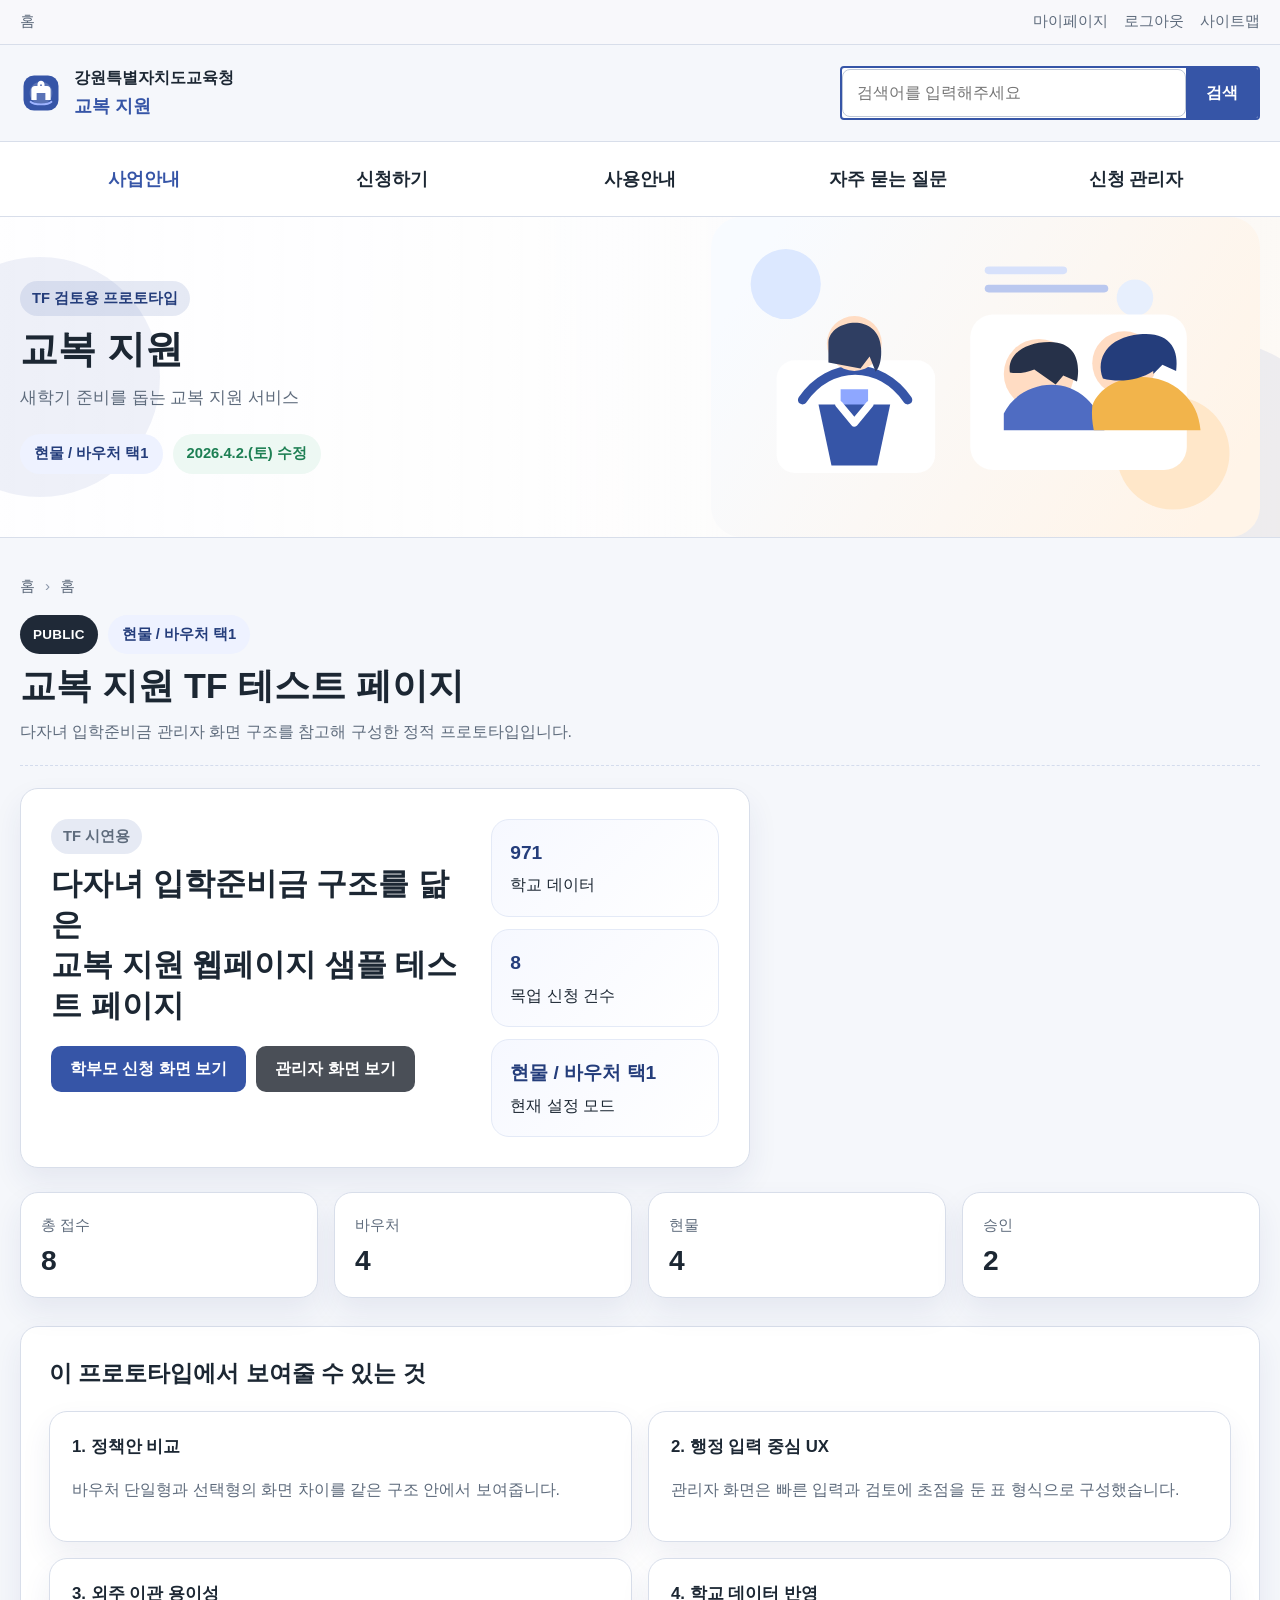
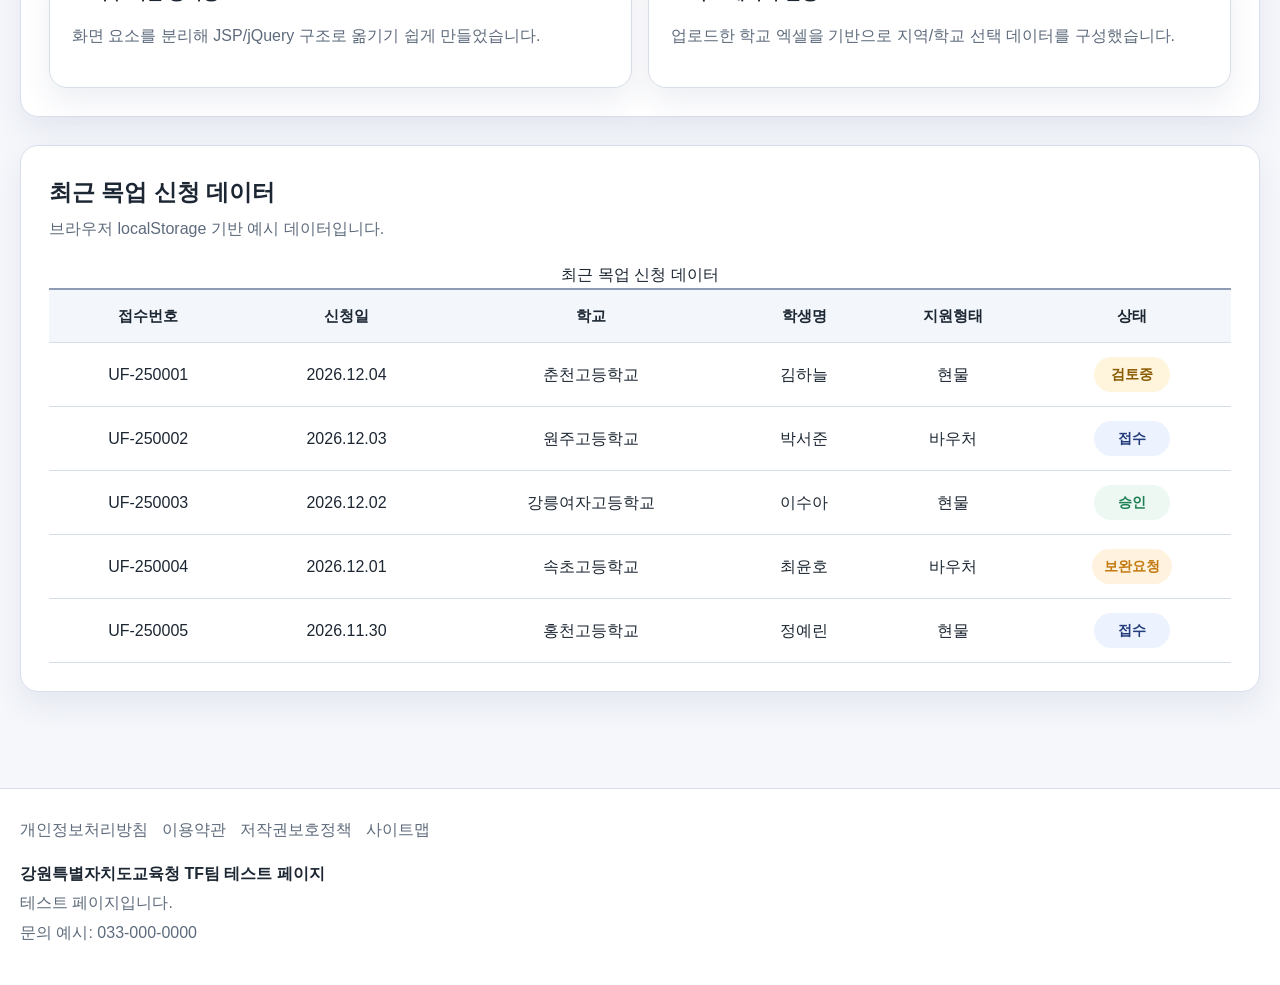
==== commit 8a3ee8b7: "Update index.html" ====
--- a/index.html
+++ b/index.html
@@ -467,7 +467,7 @@
             <p>${window.APP_CONFIG.site.subVisualLead}</p>
             <div class="sub-badges">
               ${window.AppUtil.modeBadgeHtml()}
-              <span class="tf-badge">GitHub Pages 정적 데모</span>
+              <span class="tf-badge">2026.4.2.(토) 수정</span>
             </div>
           </div>
           <div class="sub-art">
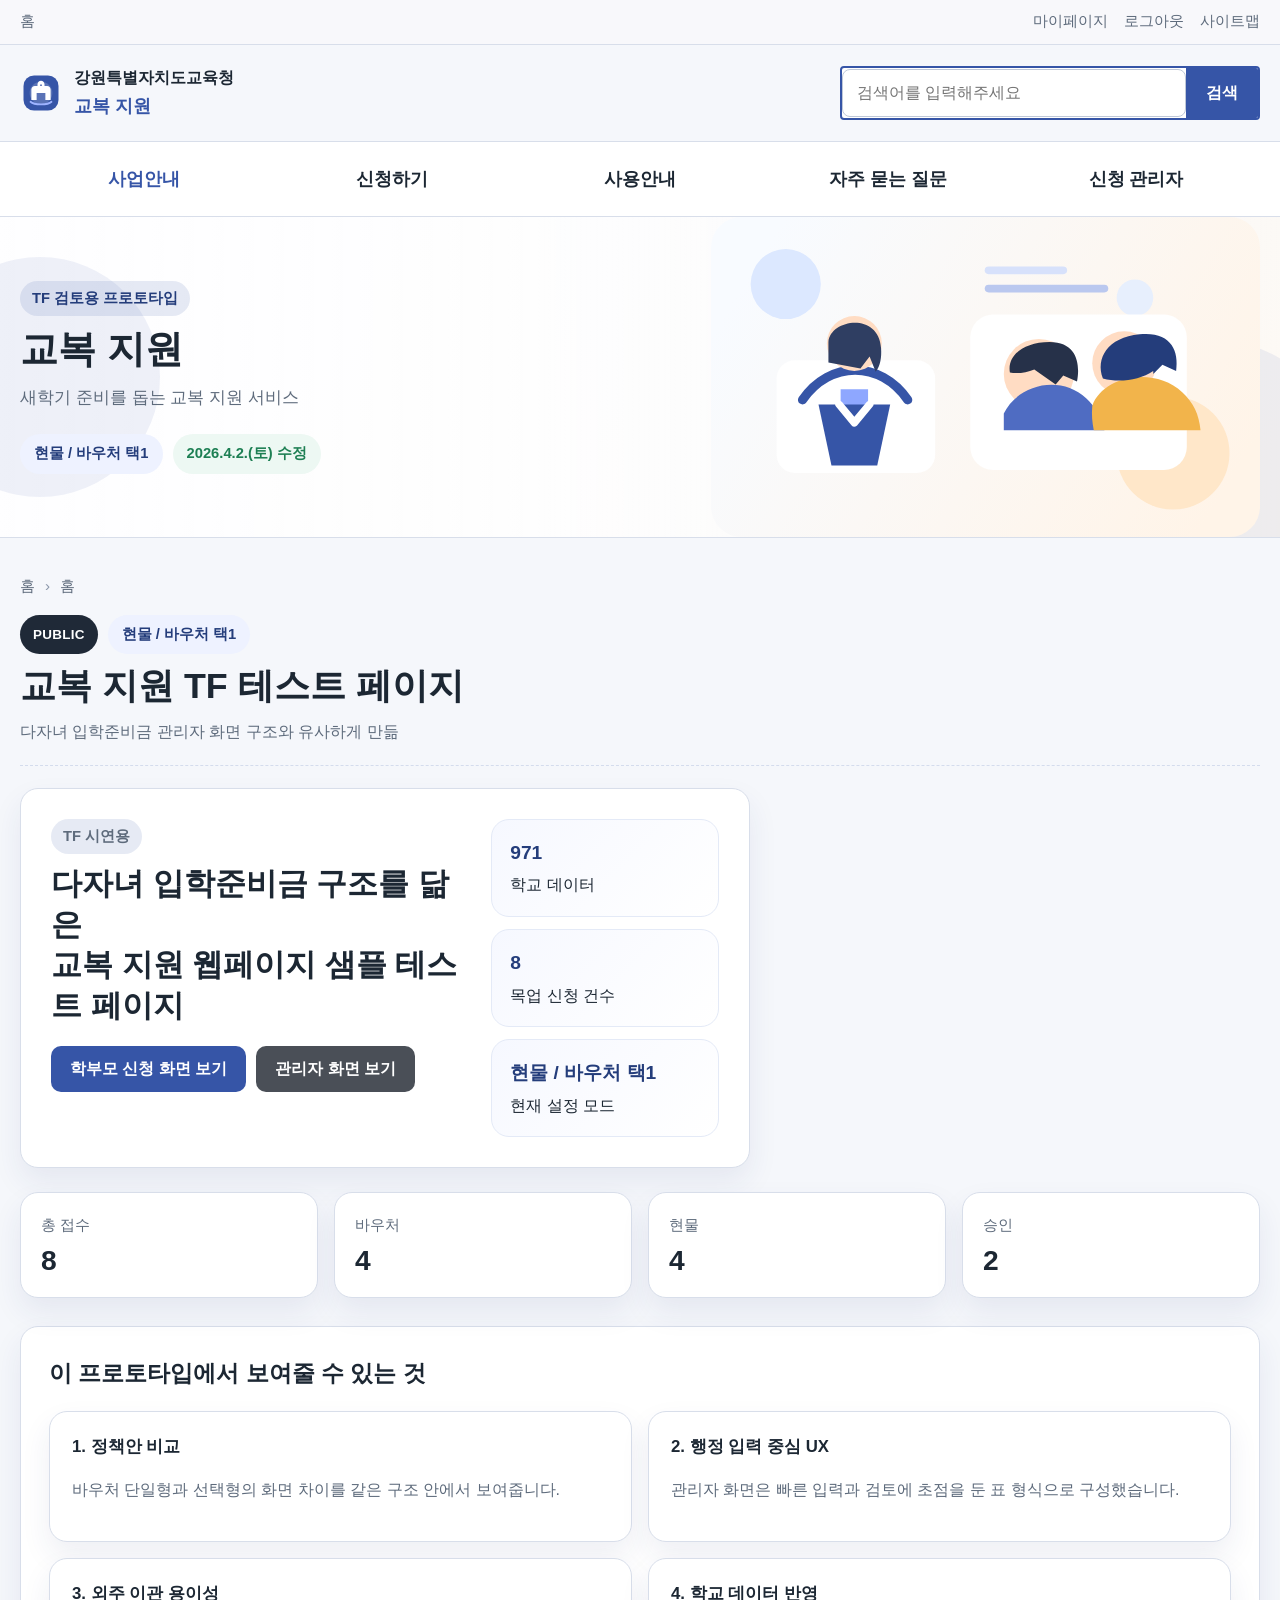
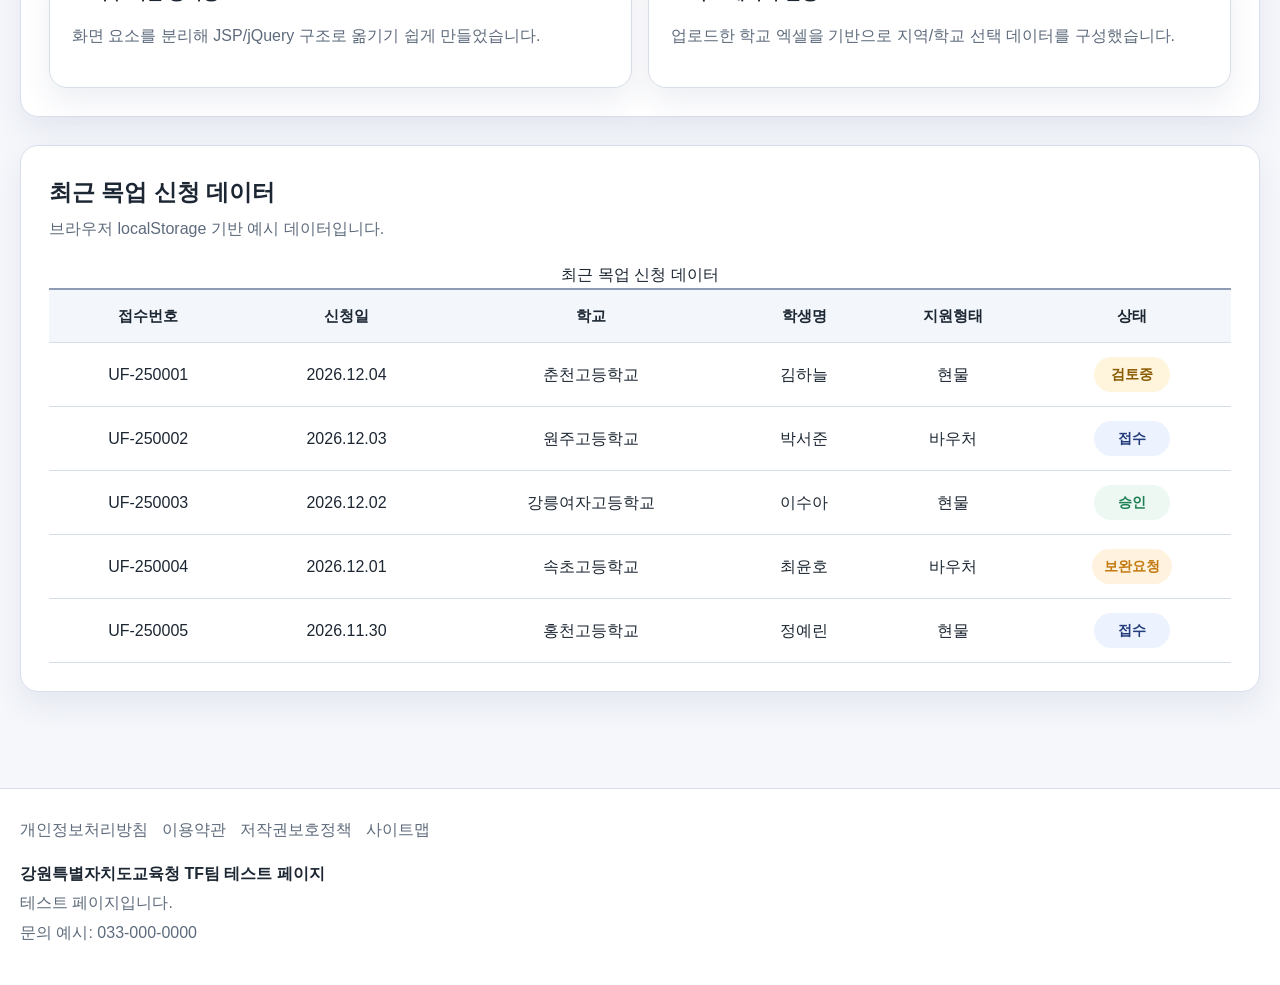
==== commit b3c6a60e: "Update index.html" ====
--- a/index.html
+++ b/index.html
@@ -255,14 +255,14 @@
       title: "홈",
       section: "home",
       heading: "교복 지원 TF 테스트 페이지",
-      description: "다자녀 입학준비금 관리자 화면 구조를 참고해 구성한 정적 프로토타입입니다.",
+      description: "다자녀 입학준비금 관리자 화면 구조와 유사하게 만듦",
       breadcrumb: ["홈"]
     },
     info: {
       title: "교복 지원이란?",
       section: "support",
       heading: "교복 지원이란?",
-      description: "정책 확정 전 단계에서 바우처형 / 선택형 화면을 함께 검토할 수 있도록 구성했습니다.",
+      description: "바우처/현물 (택1) 지원으로 가정하고 만듦",
       breadcrumb: ["사업안내", "교복 지원이란?"]
     },
     apply: {
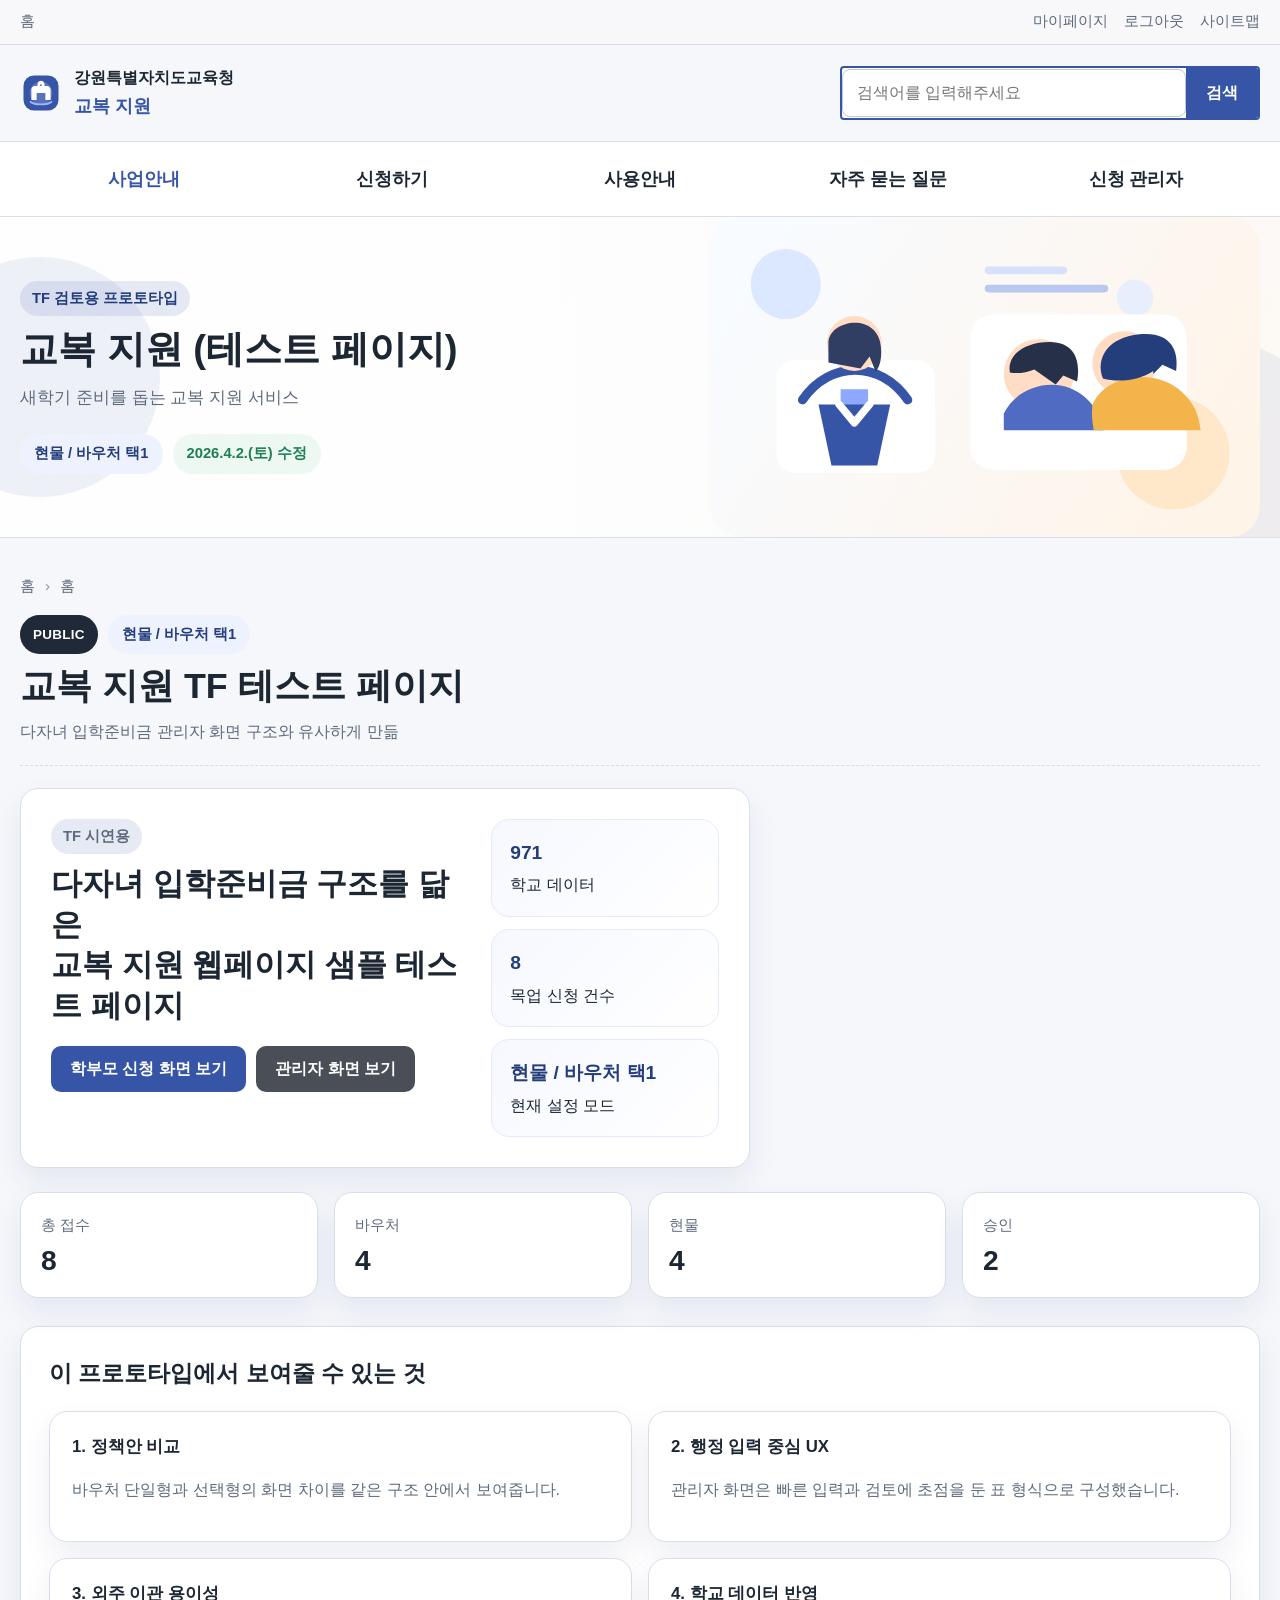
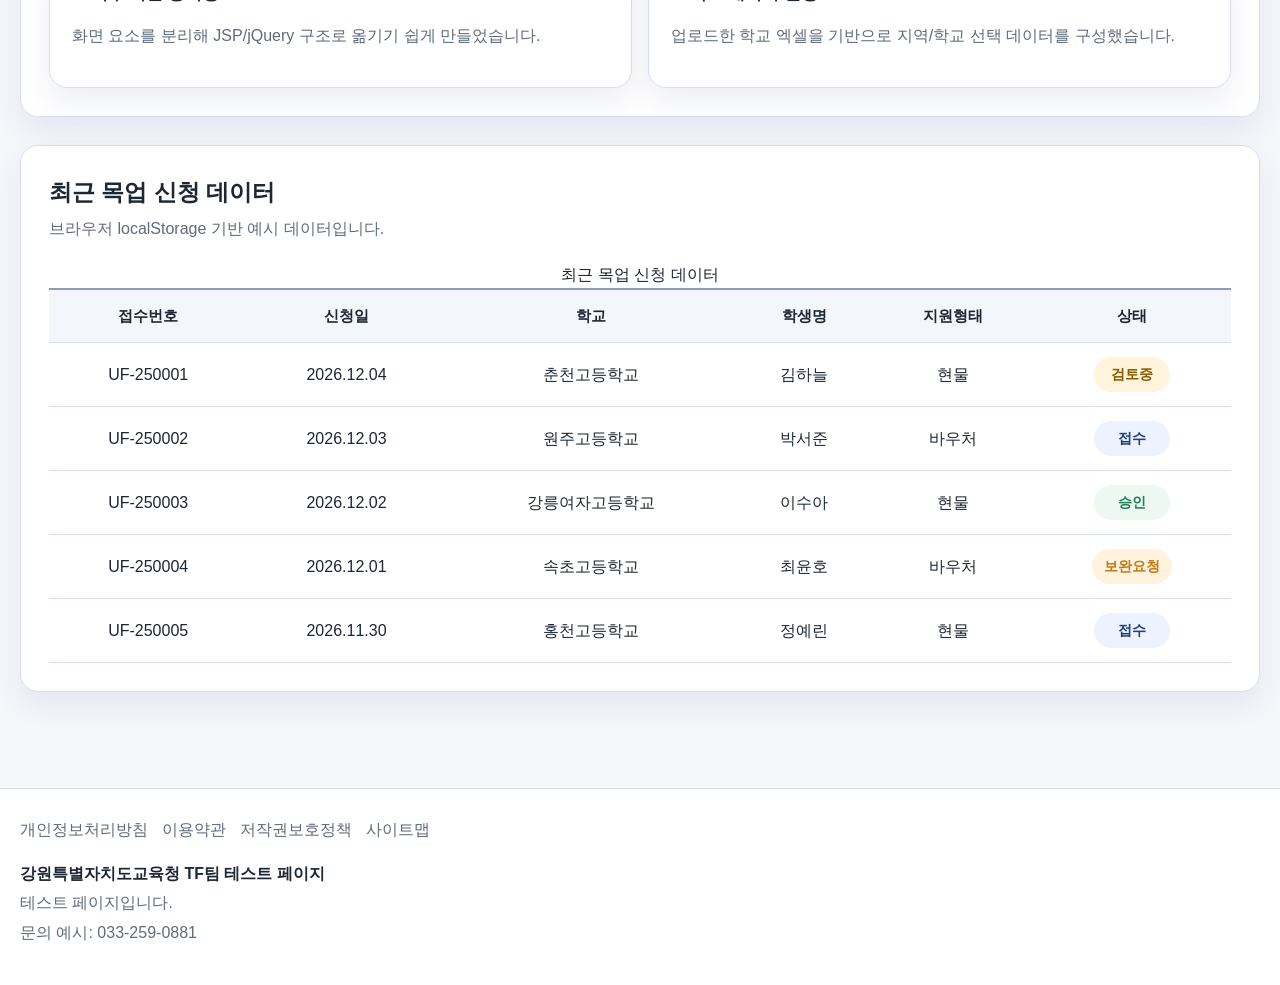
==== commit c8b763ae: "Update index.html" ====
--- a/index.html
+++ b/index.html
@@ -49,10 +49,10 @@
     logoText: "강원특별자치도교육청",
     serviceTitle: "교복 지원",
     footerOrg: "강원특별자치도교육청 TF팀 테스트 페이지",
-    helpPhone: "033-000-0000",
+    helpPhone: "033-259-0881",
     helpNote: "테스트 페이지입니다.",
     searchPlaceholder: "검색어를 입력해주세요",
-    subVisualTitle: "교복 지원",
+    subVisualTitle: "교복 지원 (테스트 페이지)",
     subVisualLead: "새학기 준비를 돕는 교복 지원 서비스",
     demoNotice: "미확정 내역은 임의로 예시값 집어넣음"
   },
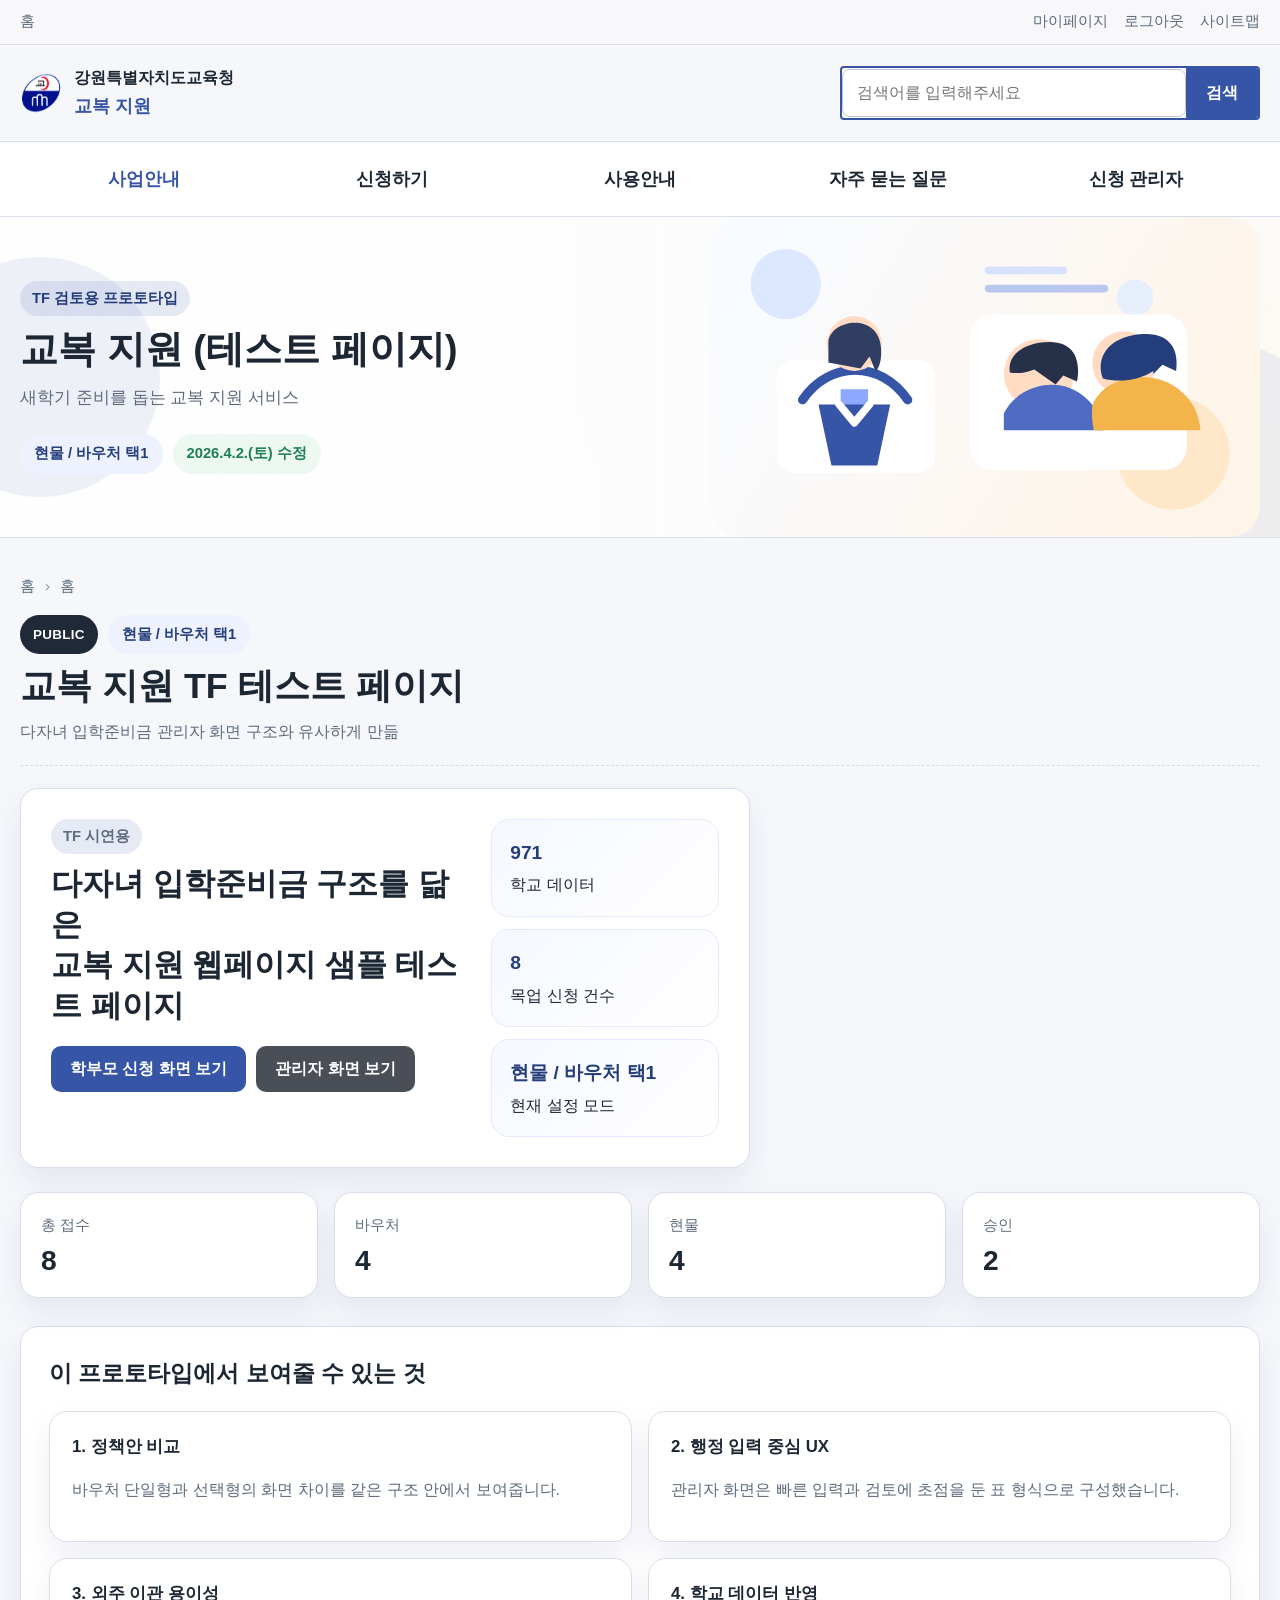
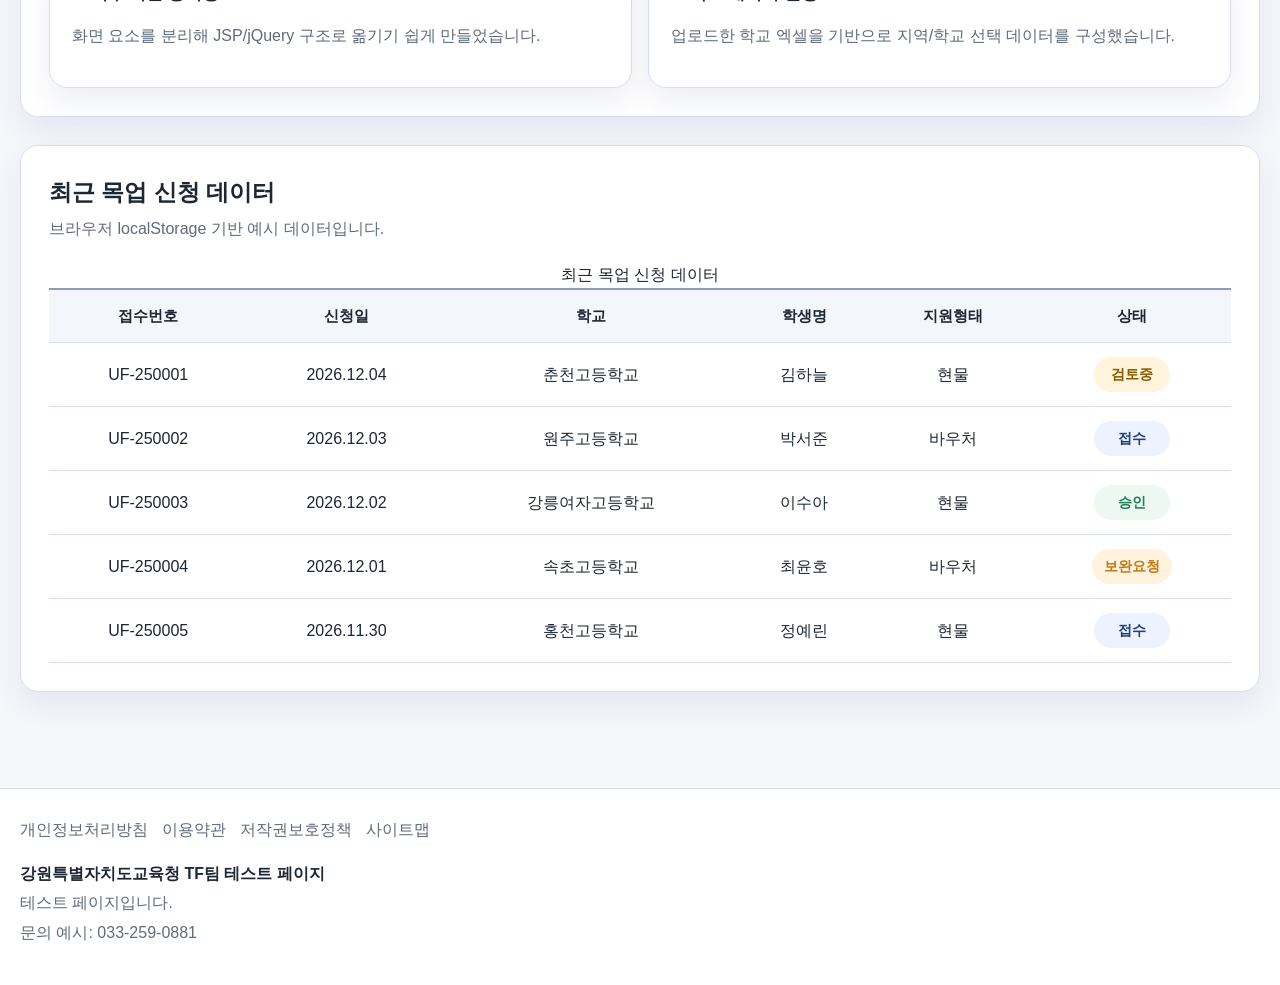
==== commit 8c5db34d: "Update index.html" ====
--- a/index.html
+++ b/index.html
@@ -412,7 +412,7 @@
         </div>
         <div class="container masthead">
           <a class="brand" href="${AppPath.home()}" aria-label="${window.APP_CONFIG.site.logoText}">
-            <img src="${AppPath.asset("logo-mark.svg")}" alt="" width="42" height="42">
+            <img src="${AppPath.asset("logo-mark.png")}" alt="" width="42" height="42">
             <div>
               <strong>${window.APP_CONFIG.site.logoText}</strong>
               <span>${window.APP_CONFIG.site.serviceTitle}</span>
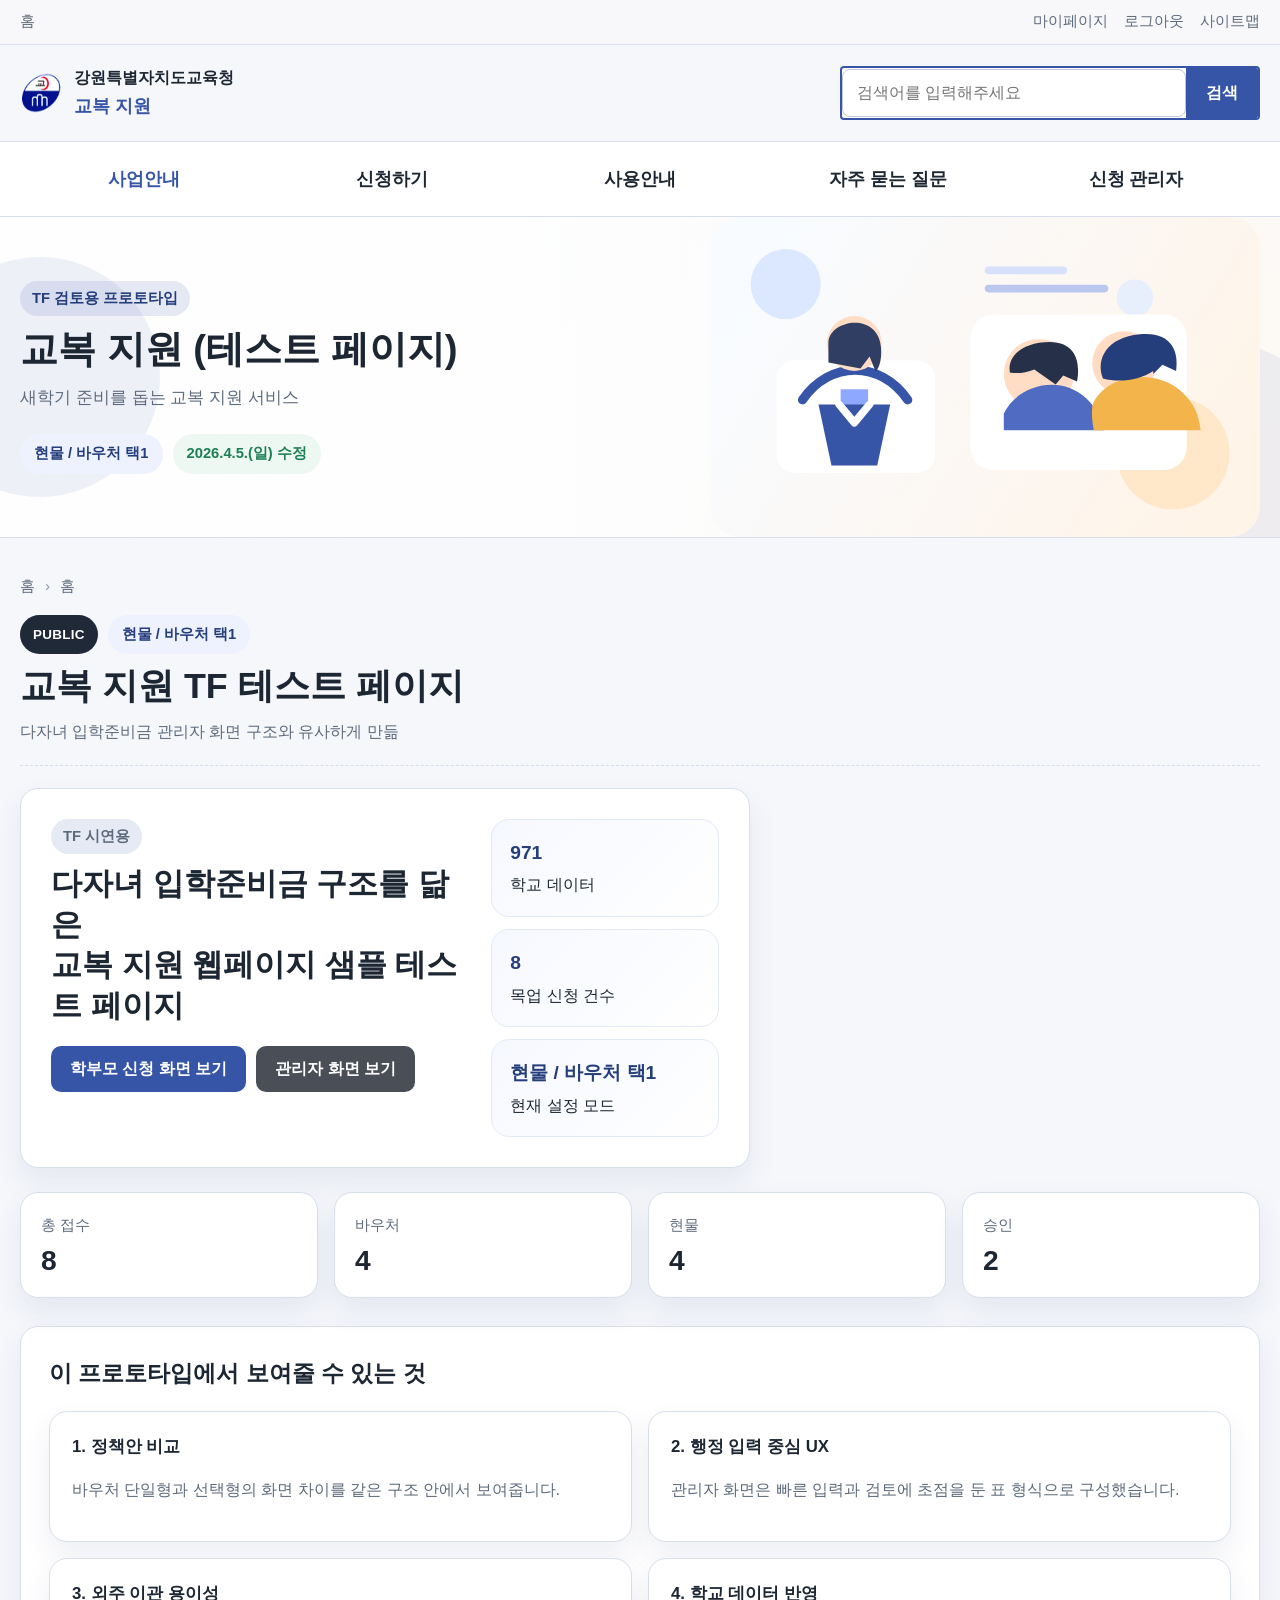
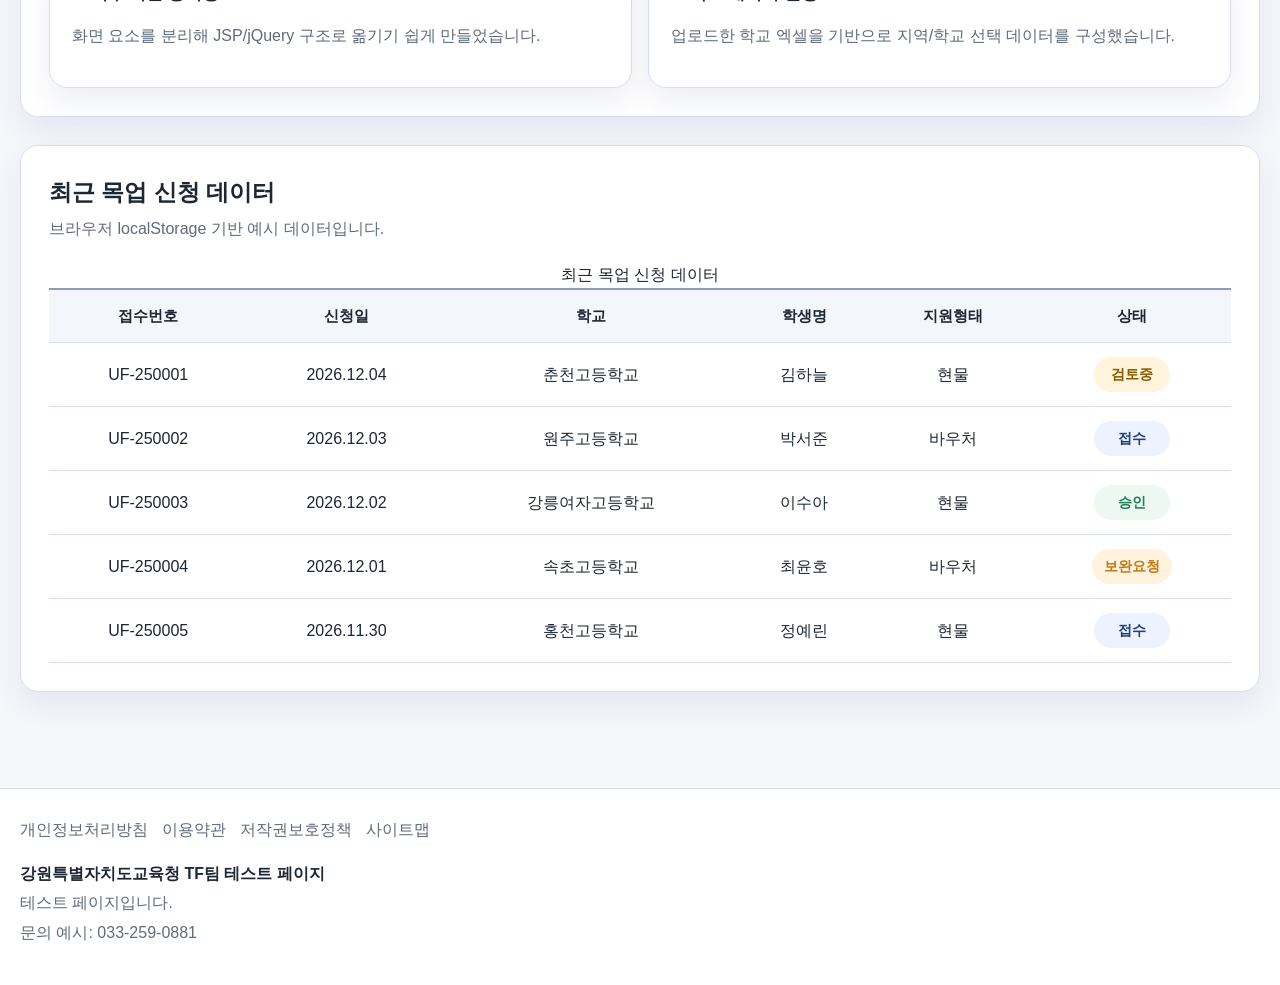
==== commit 62302256: "Update index.html" ====
--- a/index.html
+++ b/index.html
@@ -5,7 +5,7 @@
   <meta name="robots" content="noindex">
   <meta http-equiv="X-UA-Compatible" content="IE=edge">
   <meta name="viewport" content="width=device-width, initial-scale=1.0">
-  <meta name="description" content="테스트 페이지 2026.4.2.(토)">
+  <meta name="description" content="테스트 페이지 2026.4.5.(일)">
   <title>강원특별자치도교육청 교복 지원</title>
 
   <!-- Google tag (gtag.js) -->
@@ -467,7 +467,7 @@
             <p>${window.APP_CONFIG.site.subVisualLead}</p>
             <div class="sub-badges">
               ${window.AppUtil.modeBadgeHtml()}
-              <span class="tf-badge">2026.4.2.(토) 수정</span>
+              <span class="tf-badge">2026.4.5.(일) 수정</span>
             </div>
           </div>
           <div class="sub-art">
@@ -1040,7 +1040,6 @@
             <input type="checkbox" name="consent">
             개인정보 수집·이용 안내를 확인했으며 신청 정보 저장에 동의합니다.
           </label>
-          <p class="field-help">정적 데모이므로 데이터는 브라우저 localStorage에만 저장됩니다.</p>
         </td>
       </tr>
     `;
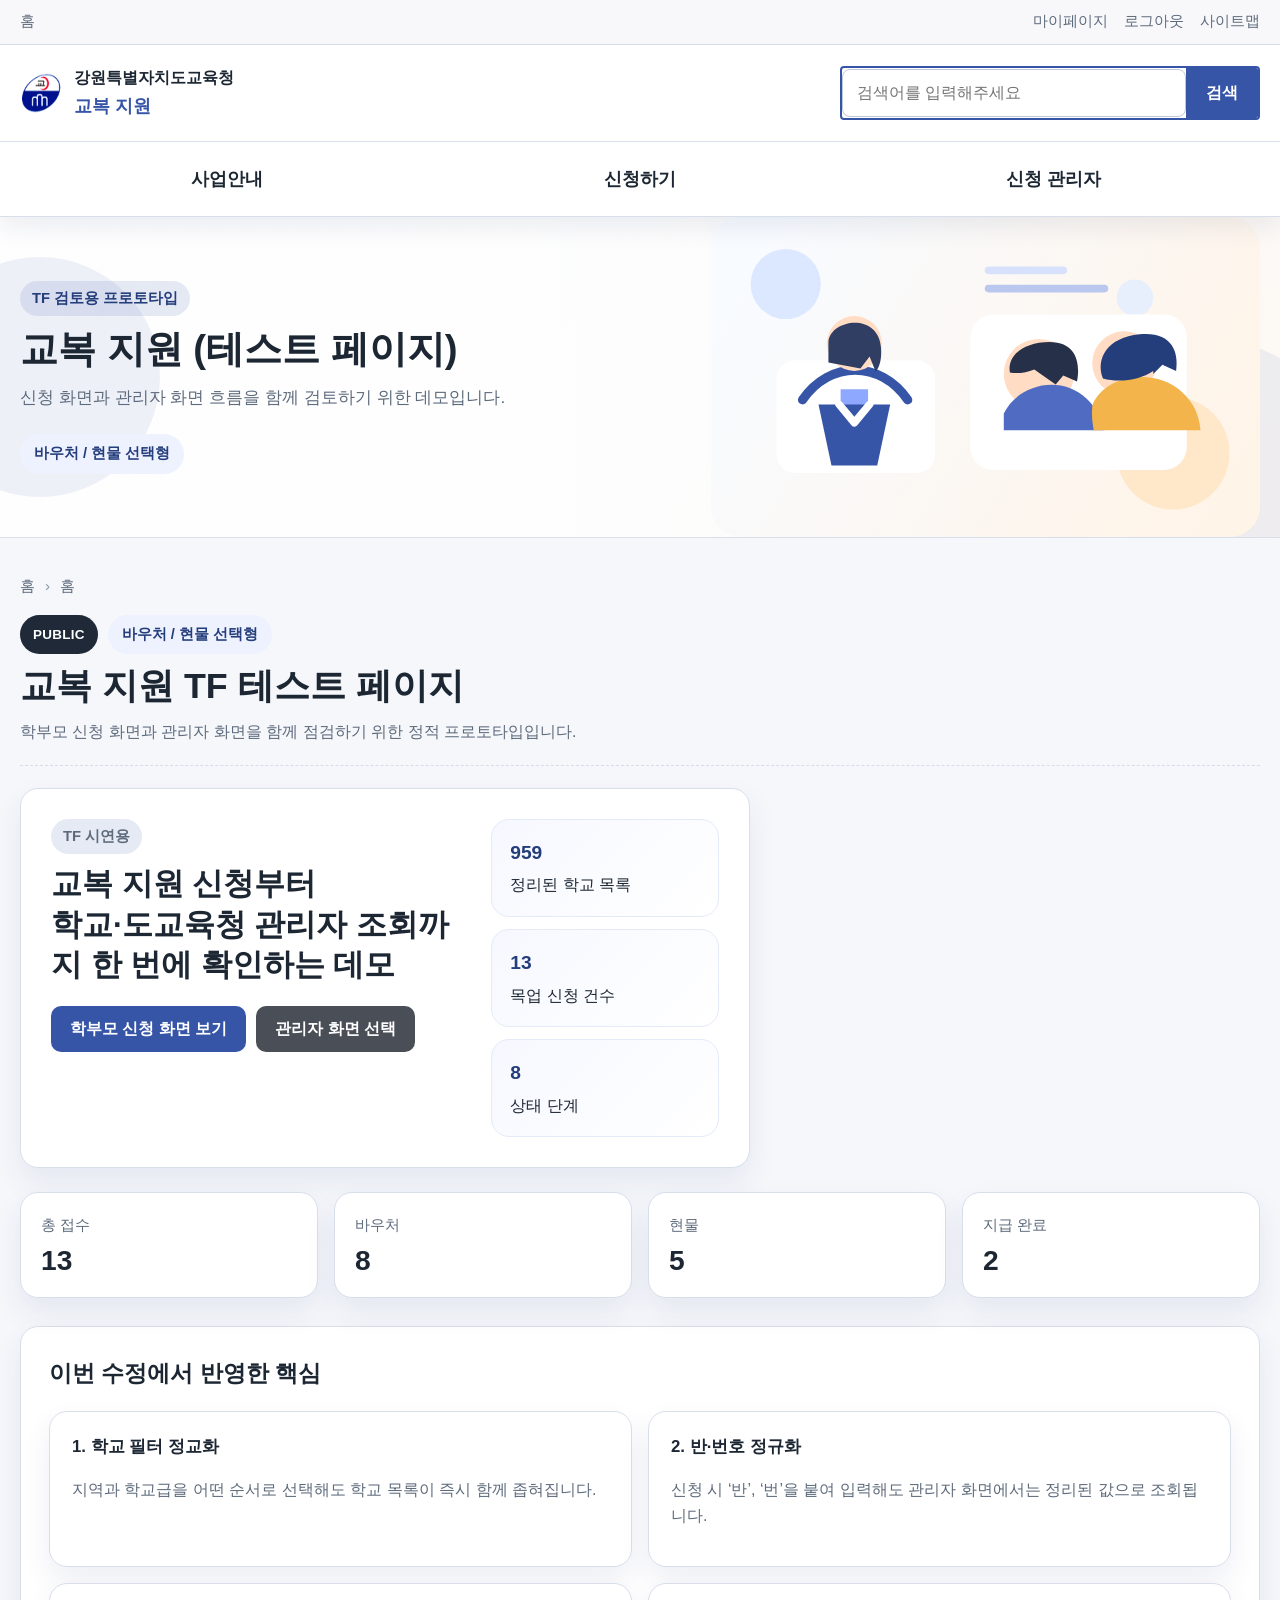
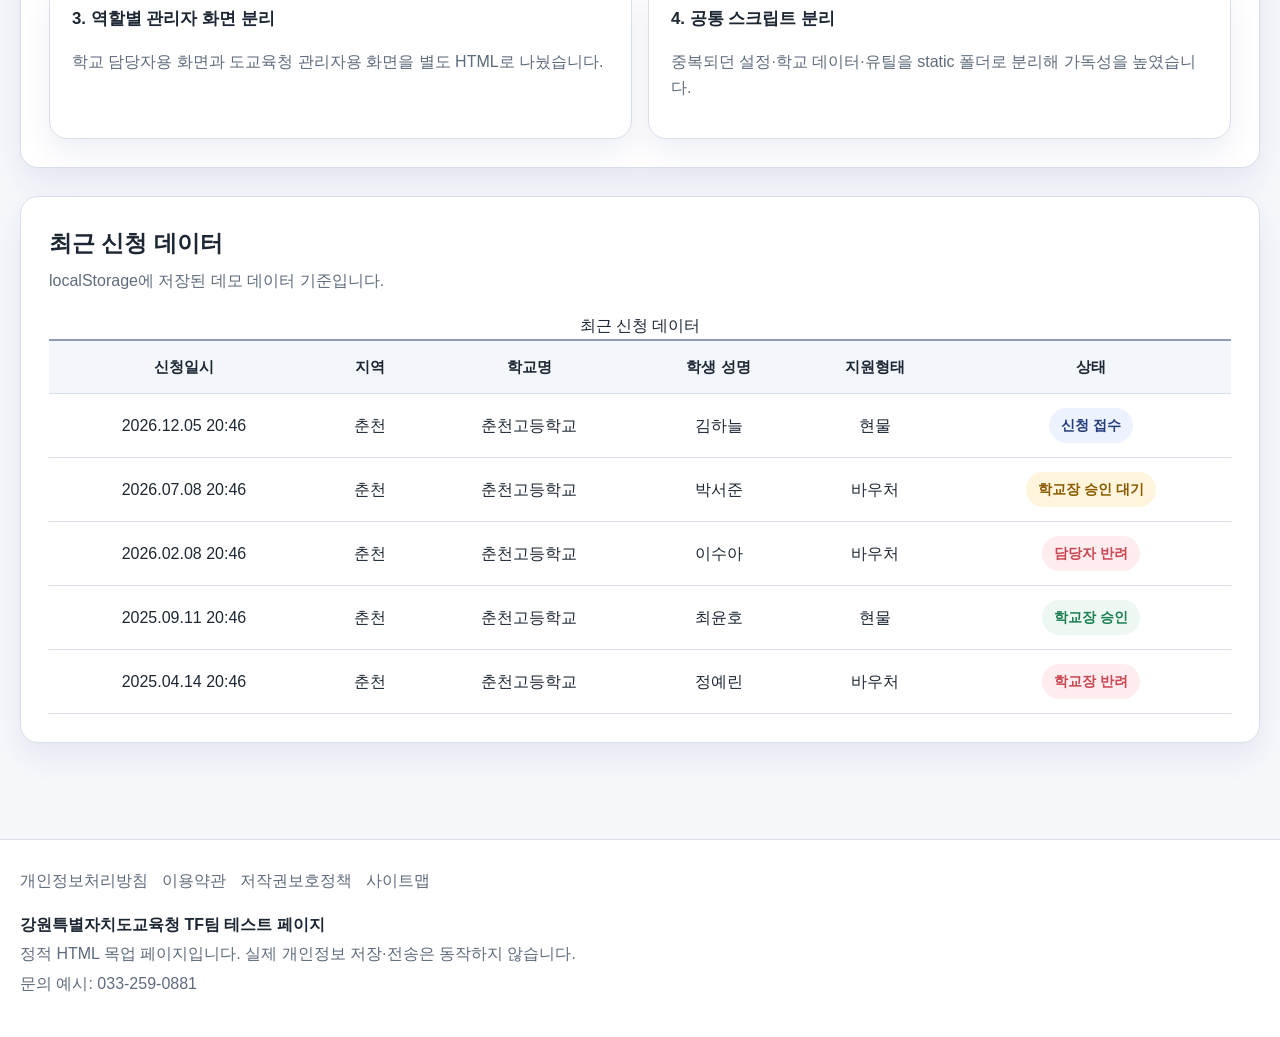
==== commit 4aced29c: "Add files via upload" ====
--- a/index.html
+++ b/index.html
@@ -5,26 +5,28 @@
   <meta name="robots" content="noindex">
   <meta http-equiv="X-UA-Compatible" content="IE=edge">
   <meta name="viewport" content="width=device-width, initial-scale=1.0">
-  <meta name="description" content="테스트 페이지 2026.4.5.(일)">
+  <meta name="description" content="강원특별자치도교육청 교복 지원 TF 테스트 페이지">
   <title>강원특별자치도교육청 교복 지원</title>
 
-  <!-- Google tag (gtag.js) -->
-<script async src="https://www.googletagmanager.com/gtag/js?id=G-W9LZ347BJD"></script>
-<script>
-  window.dataLayer = window.dataLayer || [];
-  function gtag(){dataLayer.push(arguments);}
-  gtag('js', new Date());
+  <script async src="https://www.googletagmanager.com/gtag/js?id=G-W9LZ347BJD"></script>
+  <script>
+    window.dataLayer = window.dataLayer || [];
+    function gtag() { dataLayer.push(arguments); }
+    gtag('js', new Date());
+    gtag('config', 'G-W9LZ347BJD');
+  </script>
 
-  gtag('config', 'G-W9LZ347BJD');
-</script>
-
-
-  
-  <link rel="stylesheet" href="/static/style.css">
-  <script src="/static/global-loader.js?v=1"></script>
-
-
-
+  <link rel="stylesheet" href="/static/style.css?v=3">
+  <script src="/static/global-loader.js?v=3" defer></script>
+  <script src="/static/app-config.js?v=3" defer></script>
+  <script src="/static/schools-data.js?v=3" defer></script>
+  <script src="/static/app-util.js?v=3" defer></script>
+  <script src="/static/app-shell.js?v=3" defer></script>
+  <script src="/static/app-schools.js?v=3" defer></script>
+  <script src="/static/app-db.js?v=3" defer></script>
+  <script src="/static/app-forms.js?v=3" defer></script>
+  <script src="/static/app-admin-common.js?v=3" defer></script>
+  <script src="/static/page-home.js?v=3" defer></script>
 </head>
 <body data-page="home" data-base="">
   <div id="site-header"></div>
@@ -40,1378 +42,5 @@
     </div>
   </main>
   <div id="site-footer"></div>
-
-  <script>
-window.APP_CONFIG = {
-  site: {
-    shortTitle: "강원특별자치도교육청 교복 지원",
-    fullTitle: "강원특별자치도교육청 교복 지원 TF 테스트 페이지",
-    logoText: "강원특별자치도교육청",
-    serviceTitle: "교복 지원",
-    footerOrg: "강원특별자치도교육청 TF팀 테스트 페이지",
-    helpPhone: "033-259-0881",
-    helpNote: "테스트 페이지입니다.",
-    searchPlaceholder: "검색어를 입력해주세요",
-    subVisualTitle: "교복 지원 (테스트 페이지)",
-    subVisualLead: "새학기 준비를 돕는 교복 지원 서비스",
-    demoNotice: "미확정 내역은 임의로 예시값 집어넣음"
-  },
-  policy: {
-    mode: "choice",
-    labels: {
-      voucher: "바우처",
-      inKind: "현물"
-    },
-    sampleTarget: "중·고등학교 신입생(예시)",
-    sampleAmount: "정책 확정 전",
-    sampleWindow: "신학기 전후(예시)",
-    sampleUseCase: "지정 판매처 또는 제휴 사용처(예시)"
-  },
-  storageKey: "GW_UNIFORM_SUPPORT_PROTO_V1",
-  regionOrder: ["강릉","고성","동해","삼척","속초","양구","양양","영월","원주","인제","정선","철원","춘천","태백","평창","홍천","화천","횡성"],
-  statuses: ["접수","검토중","승인","보완요청","반려"],
-  supportTypes: ["voucher","inKind"]
-};
-
-  </script>
-  <script>
-window.SCHOOLS_DATA = [{"id":"G030401023","schoolCode":"G030401023","name":"가온유치원","region":"강릉","address":"강릉시 하슬라로20번길 15(홍제동)","phone":"033-645-1231","website":"https://-","level":"유치원"},{"id":"G030402147","schoolCode":"G030402147","name":"강동초등학교","region":"강릉","address":"강릉시 강동면 단경로 20","phone":"033-645-7268","website":"https://kangdong.gwe.es.kr","level":"초등"},{"id":"SCH0743","schoolCode":"","name":"강동초병설유치원","region":"강릉","address":"강릉시 강동면 단경로 20","phone":"033-645-7266","website":"https://kangdong.gwe.es.kr","level":"유치원"},{"id":"G030404050","schoolCode":"G030404050","name":"강릉고등학교","region":"강릉","address":"강릉시 강릉대로587번길 68","phone":"033-650-5125","website":"https://ganggo.gwe.hs.kr","level":"고등"},{"id":"G030404058","schoolCode":"G030404058","name":"강릉명륜고등학교","region":"강릉","address":"강릉시 율곡로 2920-8","phone":"033-644-4011","website":"https://grmr.gwe.hs.kr","level":"고등"},{"id":"G030404059","schoolCode":"G030404059","name":"강릉문성고등학교","region":"강릉","address":"강릉시 지변길 158","phone":"033-650-9555","website":"https://kms.gwe.hs.kr","level":"고등"},{"id":"G030404052","schoolCode":"G030404052","name":"강릉여자고등학교","region":"강릉","address":"강릉시 용지로 107","phone":"033-650-9900","website":"https://gn-girl.gwe.hs.kr","level":"고등"},{"id":"G030405005","schoolCode":"G030405005","name":"강릉오성학교","region":"강릉","address":"강릉시 송정길 43 (송정동)","phone":"033-820-5004","website":"https://knose.gwe.sc.kr/main.do","level":"특수/기타"},{"id":"G030401027","schoolCode":"G030401027","name":"강릉유치원","region":"강릉","address":"강릉시 해안로 333(강문동)","phone":"033-652-9360","website":"https://cafe.naver.com/firstspeciallove","level":"유치원"},{"id":"G030404053","schoolCode":"G030404053","name":"강릉정보공업고등학교","region":"강릉","address":"강릉시 주문진읍 학교길 26","phone":"033-660-5511","website":"https://git.gwe.hs.kr","level":"고등"},{"id":"G030404054","schoolCode":"G030404054","name":"강릉제일고등학교","region":"강릉","address":"강릉시 화부산로8번길 37","phone":"033-650-0100","website":"https://gnilgo.gwe.hs.kr","level":"고등"},{"id":"G030404051","schoolCode":"G030404051","name":"강릉중앙고등학교","region":"강릉","address":"강릉시 강변로 422","phone":"033-610-6600","website":"https://gja.gwe.hs.kr","level":"고등"},{"id":"G030403043","schoolCode":"G030403043","name":"강릉중학교","region":"강릉","address":"강릉시 강중길44번길 8","phone":"033-650-6000","website":"https://kneung.gwe.ms.kr","level":"중등"},{"id":"G030402148","schoolCode":"G030402148","name":"강릉초등학교","region":"강릉","address":"강릉시 토성로 103","phone":"033-650-2610","website":"https://kangnung.gwe.es.kr","level":"초등"},{"id":"SCH0779","schoolCode":"","name":"강릉초병설유치원","region":"강릉","address":"강릉시 토성로 103(홍제동)","phone":"033-650-2670","website":"https://kangnung.gwe.es.kr","level":"유치원"},{"id":"G030403042","schoolCode":"G030403042","name":"강릉해람중학교","region":"강릉","address":"강릉시 명주로 25","phone":"033-650-5000","website":"https://krhr.gwe.ms.kr","level":"중등"},{"id":"G030404055","schoolCode":"G030404055","name":"강원예술고등학교","region":"강릉","address":"강릉시 구정면 칠봉로 670-34","phone":"033-650-2700","website":"https://gwarts.gwe.hs.kr","level":"고등"},{"id":"G030404060","schoolCode":"G030404060","name":"강일여자고등학교","region":"강릉","address":"강릉시 화부산로 89","phone":"033-650-0700","website":"https://gangil.gwe.hs.kr","level":"고등"},{"id":"G030404056","schoolCode":"G030404056","name":"경포고등학교","region":"강릉","address":"강릉시 강릉대로547번길 14","phone":"033-820-1015","website":"https://gyeongpo.gwe.hs.kr","level":"고등"},{"id":"G030402149","schoolCode":"G030402149","name":"경포대초등학교","region":"강릉","address":"강릉시 경포로 475번길 23-11","phone":"033-610-8924","website":"https://gpd.gwe.es.kr","level":"초등"},{"id":"SCH0763","schoolCode":"","name":"경포대초병설유치원","region":"강릉","address":"강릉시 경포로475번길 23-11(안현동)","phone":"033-610-8924","website":"https://gpd.gwe.es.kr","level":"유치원"},{"id":"G030401005","schoolCode":"G030401005","name":"경포유치원","region":"강릉","address":"강릉시 솔올로 90(교동)","phone":"033-647-1680","website":"https://kyongpo.gwe.kg.kr","level":"유치원"},{"id":"G030403045","schoolCode":"G030403045","name":"경포중학교","region":"강릉","address":"강릉시 노암등길 76","phone":"033-650-7892","website":"https://kyongpo.gwe.ms.kr","level":"중등"},{"id":"G030402150","schoolCode":"G030402150","name":"경포초등학교","region":"강릉","address":"강릉시 솔올로 90","phone":"033-640-3700","website":"https://gyeongpo.gwe.es.kr","level":"초등"},{"id":"G030403046","schoolCode":"G030403046","name":"관동중학교","region":"강릉","address":"강릉시 하슬라로20번길 14","phone":"033-650-4600","website":"https://gwandong.gwe.ms.kr","level":"중등"},{"id":"SCH0615","schoolCode":"","name":"교동초등학교(강릉)","region":"강릉","address":"강릉시 율곡로 2968번길 10","phone":"033-640-3500","website":"https://krkyodong.gwe.es.kr","level":"초등"},{"id":"SCH0619","schoolCode":"","name":"교동초병설유치원(강릉)","region":"강릉","address":"강릉시 율곡로2968번길 10(교동)","phone":"033-640-3571","website":"https://krkyodong.gwe.es.kr","level":"유치원"},{"id":"G030402152","schoolCode":"G030402152","name":"구정초등학교","region":"강릉","address":"강릉시 구정면 범일로 266-14","phone":"033-647-9606","website":"https://gujoung.gwe.es.kr","level":"초등"},{"id":"SCH0627","schoolCode":"","name":"구정초병설유치원","region":"강릉","address":"강릉시 구정면 범일로 266-14","phone":"033-647-9608","website":"https://gujoung.gwe.es.kr","level":"유치원"},{"id":"G030402153","schoolCode":"G030402153","name":"금광초등학교","region":"강릉","address":"강릉시 구정면 금평로 575","phone":"033-647-9423","website":"https://kumkwang.gwe.es.kr","level":"초등"},{"id":"SCH0685","schoolCode":"","name":"금광초병설유치원","region":"강릉","address":"강릉시 구정면 금평로 575","phone":"033-646-9424","website":"https://kumkwang.gwe.es.kr","level":"유치원"},{"id":"G030402155","schoolCode":"G030402155","name":"남강초등학교","region":"강릉","address":"강릉시 경강로 2310번길 7","phone":"033-650-6900","website":"https://namgang.gwe.es.kr","level":"초등"},{"id":"SCH0499","schoolCode":"","name":"남산초등학교(강릉)","region":"강릉","address":"강릉시 남산초교길 33","phone":"033-650-4772","website":"https://namsan-n.gwe.es.kr","level":"초등"},{"id":"SCH0502","schoolCode":"","name":"남산초병설유치원(강릉)","region":"강릉","address":"강릉시 남산초교길 33(내곡동)","phone":"033-650-4704","website":"https://namsan-n.gwe.es.kr","level":"유치원"},{"id":"G030402156","schoolCode":"G030402156","name":"노암초등학교","region":"강릉","address":"강릉시 노암등길 71","phone":"033-640-6102","website":"https://noam-kw.gwe.es.kr","level":"초등"},{"id":"SCH0483","schoolCode":"","name":"노암초병설유치원","region":"강릉","address":"강릉시 노암등길 71(노암동)","phone":"033-645-2261","website":"https://noam-kw.gwe.es.kr","level":"유치원"},{"id":"G030401022","schoolCode":"G030401022","name":"늘해랑유치원","region":"강릉","address":"강릉시 명주로(홍제동) 17번길 24-1","phone":"033-823-2333","website":"https://neulhaerang.gwe.kg.kr","level":"유치원"},{"id":"G030401006","schoolCode":"G030401006","name":"다인유치원","region":"강릉","address":"강릉시 성덕로 232-11(두산동)","phone":"033-652-7701","website":"https://-","level":"유치원"},{"id":"G030403047","schoolCode":"G030403047","name":"동명중학교","region":"강릉","address":"강릉시 보래미하길79번길 21","phone":"033-610-8802","website":"https://dongmyeong.gwe.ms.kr","level":"중등"},{"id":"G030402217","schoolCode":"G030402217","name":"동명초등학교","region":"강릉","address":"강릉시 경강로 2473","phone":"033-650-7607","website":"https://dmschool.gwe.es.kr","level":"초등"},{"id":"G030402011","schoolCode":"G030402011","name":"명주초등학교","region":"강릉","address":"강릉시 강변로 86-1","phone":"033-645-1713","website":"https://myongju.gwe.es.kr","level":"초등"},{"id":"SCH0904","schoolCode":"","name":"명주초병설유치원","region":"강릉","address":"강릉시 강변로 86-1(회산동)","phone":"033-645-1735","website":"https://myongju.gwe.es.kr","level":"유치원"},{"id":"G030402012","schoolCode":"G030402012","name":"모산초등학교","region":"강릉","address":"강릉시 모산로 224번길 3","phone":"033-645-1356","website":"https://mosan1356.gwe.es.kr","level":"초등"},{"id":"SCH0882","schoolCode":"","name":"모산초병설유치원","region":"강릉","address":"강릉시 모산로224번길 3(장현동)","phone":"033-645-1399","website":"https://mosan1356.gwe.es.kr","level":"유치원"},{"id":"G030403048","schoolCode":"G030403048","name":"사천중학교","region":"강릉","address":"강릉시 사천면 석교골말길 8","phone":"033-650-1823","website":"https://sacheon.gwe.ms.kr","level":"중등"},{"id":"G030402235","schoolCode":"G030402235","name":"사천초등학교","region":"강릉","address":"강릉시 사천면 미노길 46","phone":"033-660-6500","website":"https://kwsachon.gwe.es.kr","level":"초등"},{"id":"SCH0023","schoolCode":"","name":"사천초병설유치원","region":"강릉","address":"강릉시 사천면 미노길 46","phone":"033-660-6571","website":"https://kwsachon.gwe.es.kr","level":"유치원"},{"id":"G030402243","schoolCode":"G030402243","name":"성덕초등학교","region":"강릉","address":"강릉시 용지로 60","phone":"033-650-4193","website":"https://seongdeok.gwe.es.kr","level":"초등"},{"id":"G030402246","schoolCode":"G030402246","name":"성산초등학교","region":"강릉","address":"강릉시 성산면 구산길 15","phone":"033-640-9407","website":"https://seongsan.gwe.es.kr","level":"초등"},{"id":"SCH0869","schoolCode":"","name":"성산초병설유치원","region":"강릉","address":"강릉시 성산면 구산길 15","phone":"033-641-4442","website":"https://seongsan.gwe.es.kr","level":"유치원"},{"id":"G030401009","schoolCode":"G030401009","name":"성원유치원","region":"강릉","address":"강릉시 강변로 78(회산동)","phone":"033-642-0143","website":"https://-","level":"유치원"},{"id":"SCH0838","schoolCode":"","name":"소화유치원","region":"강릉","address":"강릉시 임영로 148(임당동)","phone":"033-643-3191","website":"https://caf&eacute;.naver.com/sohwa67","level":"유치원"},{"id":"G030403049","schoolCode":"G030403049","name":"솔올중학교","region":"강릉","address":"강릉시 솔올로 102","phone":"033-660-2100","website":"https://solohl.gwe.ms.kr","level":"중등"},{"id":"G030401013","schoolCode":"G030401013","name":"솔향유치원","region":"강릉","address":"강릉시 보래미하길 78(포남동)","phone":"033-650-0900","website":"https://solhyang.gwe.kg.kr","level":"유치원"},{"id":"G030402013","schoolCode":"G030402013","name":"송양초등학교","region":"강릉","address":"강릉시 성산면 위촌길 198","phone":"033-644-8976","website":"https://kwsongyang.gwe.es.kr","level":"초등"},{"id":"G030402284","schoolCode":"G030402284","name":"숲실초등학교","region":"강릉","address":"강릉시 강동면 임곡로 890-14","phone":"033-648-2071","website":"https://supsil.gwe.es.kr","level":"초등"},{"id":"G030402024","schoolCode":"G030402024","name":"신영초등학교","region":"강릉","address":"강릉시 주문진읍 주문북로 160","phone":"033-660-6000","website":"https://sinyoung.gwe.es.kr","level":"초등"},{"id":"SCH0373","schoolCode":"","name":"신영초병설유치원","region":"강릉","address":"강릉시 주문진읍 주문북로 160","phone":"033-660-6081","website":"https://sinyoung.gwe.es.kr","level":"유치원"},{"id":"G030402257","schoolCode":"G030402257","name":"신왕초등학교","region":"강릉","address":"강릉시 연곡면 진고개로 2265-11","phone":"033-660-7511","website":"https://sinwang.gwe.es.kr","level":"초등"},{"id":"SCH0375","schoolCode":"","name":"신왕초병설유치원","region":"강릉","address":"강릉시 연곡면 진고개로 2265-11","phone":"033-660-7511","website":"https://sinwang.gwe.es.kr","level":"유치원"},{"id":"G030402014","schoolCode":"G030402014","name":"연곡초등학교","region":"강릉","address":"강릉시 연곡면 진고개로 2656","phone":"033-662-6057","website":"https://youngok.gwe.es.kr","level":"초등"},{"id":"SCH0413","schoolCode":"","name":"연곡초병설유치원","region":"강릉","address":"강릉시 연곡면 진고개로 2656","phone":"033-662-6056","website":"https://youngok.gwe.es.kr","level":"유치원"},{"id":"G030402265","schoolCode":"G030402265","name":"영동초등학교","region":"강릉","address":"강릉시 화부산로 28","phone":"033-650-6772","website":"https://yeongdong.gwe.es.kr","level":"초등"},{"id":"SCH0419","schoolCode":"","name":"영동초병설유치원","region":"강릉","address":"강릉시 화부산로 28(교동)","phone":"033-650-6790","website":"https://yeongdong.gwe.es.kr","level":"유치원"},{"id":"G030403050","schoolCode":"G030403050","name":"옥계중학교","region":"강릉","address":"강릉시 옥계면 천남길 38-13","phone":"033-534-7614","website":"https://okgye.gwe.ms.kr","level":"중등"},{"id":"SCH0522","schoolCode":"","name":"옥계초금진분교장","region":"강릉","address":"강릉시 옥계면 금진안길 2","phone":"033-534-0107","website":"https://okkey.gwe.es.kr","level":"초등"},{"id":"SCH0523","schoolCode":"","name":"옥계초금진분교장병설유치원","region":"강릉","address":"강릉시 옥계면 금진안길 2","phone":"033-534-0107","website":"https://okkey.gwe.es.kr","level":"유치원"},{"id":"G030402271","schoolCode":"G030402271","name":"옥계초등학교","region":"강릉","address":"강릉시 옥계면 옥계로 1074","phone":"033-534-0026","website":"https://okkey.gwe.es.kr","level":"초등"},{"id":"SCH0524","schoolCode":"","name":"옥계초병설유치원","region":"강릉","address":"강릉시 옥계면 옥계로 1074","phone":"033-534-1164","website":"https://okkey.gwe.es.kr","level":"유치원"},{"id":"G030402272","schoolCode":"G030402272","name":"옥천초등학교","region":"강릉","address":"강릉시 수문길 25","phone":"033-650-6805","website":"https://okcheon.gwe.es.kr","level":"초등"},{"id":"SCH0529","schoolCode":"","name":"옥천초병설유치원","region":"강릉","address":"강릉시 수문길 25","phone":"033-650-6800","website":"https://okcheon.gwe.es.kr","level":"유치원"},{"id":"G030403004","schoolCode":"G030403004","name":"왕산중학교","region":"강릉","address":"강릉시 왕산면 백두대간로 2005","phone":"033-647-8775","website":"https://wangsan.gwe.ms.kr","level":"중등"},{"id":"G030402273","schoolCode":"G030402273","name":"왕산초등학교","region":"강릉","address":"강릉시 왕산면 백두대간로 2011-8","phone":"033-648-6131","website":"https://wangsan.gwe.es.kr","level":"초등"},{"id":"SCH0559","schoolCode":"","name":"왕산초병설유치원","region":"강릉","address":"강릉시 왕산면 백두대간로 2011-8","phone":"033-648-6131","website":"https://wangsan.gwe.es.kr","level":"유치원"},{"id":"G030402388","schoolCode":"G030402388","name":"운산초등학교","region":"강릉","address":"강릉시 운산길 79-15","phone":"033-650-5560","website":"https://us.gwe.es.kr","level":"초등"},{"id":"G030402277","schoolCode":"G030402277","name":"운양초등학교","region":"강릉","address":"강릉시 사천면 이설당1길 36","phone":"033-660-6606","website":"https://unyang.gwe.es.kr","level":"초등"},{"id":"G030402383","schoolCode":"G030402383","name":"유천초등학교","region":"강릉","address":"강릉시 선수촌로 100","phone":"033-820-8000","website":"https://yucheon.gwe.es.kr","level":"초등"},{"id":"SCH0449","schoolCode":"","name":"유천초병설유치원","region":"강릉","address":"강릉시 선수촌로 100","phone":"033-820-8000","website":"https://yucheon.gwe.es.kr","level":"유치원"},{"id":"G030403051","schoolCode":"G030403051","name":"율곡중학교","region":"강릉","address":"강릉시 가작로 125","phone":"033-610-5205","website":"https://yulgok-m.gwe.ms.kr","level":"중등"},{"id":"G030402015","schoolCode":"G030402015","name":"율곡초등학교","region":"강릉","address":"강릉시 원대로 129","phone":"033-650-8722","website":"https://yulgok.gwe.es.kr","level":"초등"},{"id":"G030402291","schoolCode":"G030402291","name":"정동초등학교","region":"강릉","address":"강릉시 강동면 헌화로 1055","phone":"033-650-8904","website":"https://jeongdong.gwe.es.kr","level":"초등"},{"id":"SCH0381","schoolCode":"","name":"정동초병설유치원","region":"강릉","address":"강릉시 강동면 헌화로 1055","phone":"033-650-8930","website":"https://jeongdong.gwe.es.kr","level":"유치원"},{"id":"G030401026","schoolCode":"G030401026","name":"제이엠유치원","region":"강릉","address":"강릉시 성덕로 328-1(입암동)","phone":"033-655-9494","website":"https://jmkids.co.kr","level":"유치원"},{"id":"SCH0397","schoolCode":"","name":"좋은유치원","region":"강릉","address":"강릉시 남부로136번길 19(노암동)","phone":"033-642-6197","website":"https://-","level":"유치원"},{"id":"G030404057","schoolCode":"G030404057","name":"주문진고등학교","region":"강릉","address":"강릉시 주문진읍 학교길 28","phone":"033-660-7005","website":"https://jugo.gwe.hs.kr","level":"고등"},{"id":"G030403052","schoolCode":"G030403052","name":"주문진중학교","region":"강릉","address":"강릉시 주문진읍 연주로 294","phone":"033-660-6200","website":"https://jumunjin.gwe.ms.kr","level":"중등"},{"id":"G030402295","schoolCode":"G030402295","name":"주문진초등학교","region":"강릉","address":"강릉시 주문진읍 주문로 26","phone":"033-660-8708","website":"https://jumunjin.gwe.es.kr","level":"초등"},{"id":"SCH0265","schoolCode":"","name":"주문진초병설유치원","region":"강릉","address":"강릉시 주문진읍 주문로 26","phone":"033-660-8787","website":"https://jumunjin.gwe.es.kr","level":"유치원"},{"id":"G030402297","schoolCode":"G030402297","name":"주영초등학교","region":"강릉","address":"강릉시 주문진읍 약수동길 15-12","phone":"033-660-7311","website":"https://juyoung.gwe.es.kr","level":"초등"},{"id":"SCH0269","schoolCode":"","name":"주영초병설유치원","region":"강릉","address":"강릉시 주문진읍 약수동길 15-12","phone":"033-660-7370","website":"https://juyoung.gwe.es.kr","level":"유치원"},{"id":"SCH0281","schoolCode":"","name":"중앙초등학교(강릉)","region":"강릉","address":"강릉시 성덕포남로 18","phone":"033-650-8453","website":"https://choung-ang.gwe.es.kr","level":"초등"},{"id":"G030402314","schoolCode":"G030402314","name":"초당초등학교","region":"강릉","address":"강릉시 연당길 35-11","phone":"033-650-5477","website":"https://chodang-e.gwe.es.kr","level":"초등"},{"id":"G030402326","schoolCode":"G030402326","name":"포남초등학교","region":"강릉","address":"강릉시 가작로 287번길 20","phone":"033-610-1000","website":"https://kponam.gwe.es.kr","level":"초등"},{"id":"G030401025","schoolCode":"G030401025","name":"프렌비숲유치원","region":"강릉","address":"강릉시 율곡로3173번길 19(죽헌동)","phone":"033-641-3562","website":"https://cosmos.kidswon.com","level":"유치원"},{"id":"G030401018","schoolCode":"G030401018","name":"하슬라유치원","region":"강릉","address":"강릉시 율곡로2692번길 8(입암동)","phone":"033-649-8800","website":"https://haseulla.gwe.kg.kr","level":"유치원"},{"id":"G030403044","schoolCode":"G030403044","name":"하슬라중학교","region":"강릉","address":"강릉시 보래미길 9","phone":"033-660-8800","website":"https://hsl.gwe.ms.kr","level":"중등"},{"id":"G030402331","schoolCode":"G030402331","name":"한솔초등학교","region":"강릉","address":"강릉시 하평2길 45","phone":"033-650-4292","website":"https://hansol.gwe.es.kr","level":"초등"},{"id":"G170402184","schoolCode":"G170402184","name":"간성초등학교","region":"고성","address":"고성군 간성읍 간성로 39번길 20","phone":"033-681-2013","website":"https://kansung.gwe.es.kr","level":"초등"},{"id":"SCH0793","schoolCode":"","name":"간성초병설유치원","region":"고성","address":"고성군 간성읍 간성로39번길 20","phone":"033-681-2003","website":"https://kansung.gwe.es.kr","level":"유치원"},{"id":"G170402207","schoolCode":"G170402207","name":"거성초등학교","region":"고성","address":"고성군 거진읍 거성길 38","phone":"033-682-3570","website":"https://guesung.gwe.es.kr","level":"초등"},{"id":"SCH0756","schoolCode":"","name":"거성초병설유치원","region":"고성","address":"고성군 거진읍 거성길 38","phone":"033-682-2636","website":"https://guesung.gwe.es.kr","level":"유치원"},{"id":"SCH0757","schoolCode":"","name":"거진고등학교","region":"고성","address":"고성군 거진읍 거탄진로 39-7","phone":"033-680-1703","website":"https://geojin.gwe.hs.kr","level":"고등"},{"id":"G170403075","schoolCode":"G170403075","name":"거진중학교","region":"고성","address":"고성군 거진읍 거평로 69","phone":"033-682-4952","website":"https://geojin.gwe.ms.kr","level":"중등"},{"id":"G170402208","schoolCode":"G170402208","name":"거진초등학교","region":"고성","address":"고성군 거진읍 자산길 19","phone":"033-682-2656","website":"https://kujin.gwe.es.kr","level":"초등"},{"id":"SCH0760","schoolCode":"","name":"거진초병설유치원","region":"고성","address":"고성군 거진읍 자산길 19","phone":"033-682-2656","website":"https://kujin.gwe.es.kr","level":"유치원"},{"id":"G170404106","schoolCode":"G170404106","name":"고성고등학교","region":"고성","address":"고성군 간성읍 수성로 125","phone":"033-680-7012","website":"https://goseonggo.gwe.hs.kr","level":"고등"},{"id":"G170403140","schoolCode":"G170403140","name":"고성중학교","region":"고성","address":"고성군 간성읍 수성로 125","phone":"033-680-7063","website":"https://gosung.gwe.ms.kr","level":"중등"},{"id":"G170402183","schoolCode":"G170402183","name":"공현진초등학교","region":"고성","address":"고성군 죽왕면 공현진한옥길 49","phone":"033-631-3538","website":"https://gonghyeonjin.gwe.es.kr","level":"초등"},{"id":"SCH0646","schoolCode":"","name":"공현진초병설유치원","region":"고성","address":"고성군 죽왕면 공현진한옥길 49","phone":"033-632-9460","website":"https://gonghyeonjin.gwe.es.kr","level":"유치원"},{"id":"G170402055","schoolCode":"G170402055","name":"광산초등학교","region":"고성","address":"고성군 간성읍 진부령로 2427","phone":"033-681-2521","website":"https://kwangsan.gwe.es.kr","level":"초등"},{"id":"SCH0629","schoolCode":"","name":"광산초병설유치원","region":"고성","address":"고성군 간성읍 진부령로 2427","phone":"033-681-2521","website":"https://kwangsan.gwe.es.kr","level":"유치원"},{"id":"G170404109","schoolCode":"G170404109","name":"대진고등학교","region":"고성","address":"고성군 현내면 화진포길 476","phone":"033-680-6659","website":"https://daejin.gwe.hs.kr","level":"고등"},{"id":"G170403126","schoolCode":"G170403126","name":"대진중학교","region":"고성","address":"고성군 현내면 화진포길 476","phone":"033-680-6612","website":"https://daejin.gwe.ms.kr","level":"중등"},{"id":"G170402216","schoolCode":"G170402216","name":"대진초등학교","region":"고성","address":"고성군 현내면 대진3길 15","phone":"033-682-0041","website":"https://daejyn.gwe.es.kr","level":"초등"},{"id":"SCH0173","schoolCode":"","name":"대진초병설유치원","region":"고성","address":"고성군 현내면 대진3길 15","phone":"033-682-6273","website":"https://daejyn.gwe.es.kr","level":"유치원"},{"id":"G170402056","schoolCode":"G170402056","name":"도학초등학교","region":"고성","address":"고성군 토성면 무릉도원로 486","phone":"033-639-3012","website":"https://tohak.gwe.es.kr","level":"초등"},{"id":"G170404079","schoolCode":"G170404079","name":"동광산업과학고등학교","region":"고성","address":"고성군 토성면 백촌길 30-15","phone":"033-630-3150","website":"https://dongat.gwe.hs.kr","level":"고등"},{"id":"G170403125","schoolCode":"G170403125","name":"동광중학교","region":"고성","address":"고성군 토성면 백촌길 30-15","phone":"033-630-3250","website":"https://donggwang.gwe.ms.kr","level":"중등"},{"id":"G170402057","schoolCode":"G170402057","name":"동광초등학교","region":"고성","address":"고성군 토성면 교암1길 15","phone":"033-630-1307","website":"https://donggwangg.gwe.es.kr","level":"초등"},{"id":"SCH0735","schoolCode":"","name":"동광초병설유치원","region":"고성","address":"고성군 토성면 교암1길 15","phone":"033-631-7429","website":"https://donggwangg.gwe.es.kr","level":"유치원"},{"id":"G170402260","schoolCode":"G170402260","name":"아야진초등학교","region":"고성","address":"고성군 토성면 아야진길 15","phone":"033-633-5856","website":"https://ayajin.gwe.es.kr","level":"초등"},{"id":"G170402059","schoolCode":"G170402059","name":"오호초등학교","region":"고성","address":"고성군 죽왕면 황포길 28","phone":"033-631-7537","website":"https://oho.gwe.es.kr","level":"초등"},{"id":"SCH0519","schoolCode":"","name":"오호초병설유치원","region":"고성","address":"고성군 죽왕면 황포길 28","phone":"033-632-0287","website":"https://oho.gwe.es.kr","level":"유치원"},{"id":"G170402182","schoolCode":"G170402182","name":"인흥초등학교","region":"고성","address":"고성군 토성면 인흥1길 26","phone":"033-636-5182","website":"https://inhung.gwe.es.kr","level":"초등"},{"id":"G170402194","schoolCode":"G170402194","name":"죽왕초등학교","region":"고성","address":"고성군 죽왕면 송지호로 6","phone":"033-632-8908","website":"https://jw.gwe.es.kr","level":"초등"},{"id":"SCH0278","schoolCode":"","name":"죽왕초병설유치원","region":"고성","address":"고성군 죽왕면 송지호로 6","phone":"033-632-8908","website":"https://jw.gwe.es.kr","level":"유치원"},{"id":"G170402060","schoolCode":"G170402060","name":"천진초등학교","region":"고성","address":"고성군 토성면 천진1길 14","phone":"033-639-0400","website":"https://cheonjin.gwe.es.kr","level":"초등"},{"id":"SCH0311","schoolCode":"","name":"천진초병설유치원","region":"고성","address":"고성군 토성면 천진1길 14","phone":"033-639-0417","website":"https://cheonjin.gwe.es.kr","level":"유치원"},{"id":"G050402099","schoolCode":"G050402099","name":"남호초등학교","region":"동해","address":"동해시 평원로 120","phone":"033-530-7873","website":"https://namho.gwe.es.kr","level":"초등"},{"id":"SCH0471","schoolCode":"","name":"남호초병설유치원","region":"동해","address":"동해시 평원로 120(평릉동)","phone":"033-530-7890","website":"https://namho.gwe.es.kr/","level":"유치원"},{"id":"SCH0165","schoolCode":"","name":"대동유치원","region":"동해","address":"동해시 청운로 78(동회동)","phone":"033-521-8020","website":"https://-","level":"유치원"},{"id":"G070404092","schoolCode":"G070404092","name":"동해광희고등학교","region":"동해","address":"동해시 청운로 112","phone":"033-520-0745","website":"https://dhkh.gwe.hs.kr","level":"고등"},{"id":"G070403099","schoolCode":"G070403099","name":"동해광희중학교","region":"동해","address":"동해시 청운로 112","phone":"033-520-0805","website":"https://dhkh.gwe.ms.kr","level":"중등"},{"id":"G050401008","schoolCode":"G050401008","name":"동해랑유치원","region":"동해","address":"동해시 전천로 276-27(단봉동)","phone":"033-520-3000","website":"https://dhrang.gwe.kg.kr/","level":"유치원"},{"id":"G070404093","schoolCode":"G070404093","name":"동해삼육고등학교","region":"동해","address":"동해시 동해대로 5367","phone":"070-4000-4801","website":"https://dhsy.gwe.hs.kr","level":"고등"},{"id":"G070403100","schoolCode":"G070403100","name":"동해삼육중학교","region":"동해","address":"동해시 동해대로 5367","phone":"070-4000-4819","website":"https://dhsy.gwe.ms.kr","level":"중등"},{"id":"G050402100","schoolCode":"G050402100","name":"동해삼육초등학교","region":"동해","address":"동해시 동해대로 5367","phone":"033-531-7165","website":"https://sahmyook.gwe.es.kr","level":"초등"},{"id":"G070404080","schoolCode":"G070404080","name":"동해상업고등학교","region":"동해","address":"동해시 느릅재길 65","phone":"033-520-2600","website":"https://donghae.gwe.hs.kr","level":"고등"},{"id":"G050402101","schoolCode":"G050402101","name":"동해중앙초등학교","region":"동해","address":"동해시 천곡로 35","phone":"033-530-8904","website":"https://thja.gwe.es.kr","level":"초등"},{"id":"SCH0708","schoolCode":"","name":"동해중앙초병설유치원","region":"동해","address":"동해시 천곡로 35(천곡동)","phone":"033-530-8995","website":"https://thja.gwe.es.kr","level":"유치원"},{"id":"G070403076","schoolCode":"G070403076","name":"동해중학교","region":"동해","address":"동해시 느릅재길 37","phone":"033-535-2615","website":"https://dong-hae.gwe.ms.kr","level":"중등"},{"id":"G050402102","schoolCode":"G050402102","name":"동해초등학교","region":"동해","address":"동해시 봉오주택길 22","phone":"033-530-7990","website":"https://donghae.gwe.es.kr","level":"초등"},{"id":"SCH0710","schoolCode":"","name":"동해초병설유치원","region":"동해","address":"동해시 봉오주택길 22(용정동)","phone":"033-530-7974","website":"https://donghae.gwe.es.kr","level":"유치원"},{"id":"G050405009","schoolCode":"G050405009","name":"동해해솔학교","region":"동해","address":"동해시 부곡5길 14","phone":"033-530-3405","website":"https://haesol.gwe.sc.kr","level":"특수/기타"},{"id":"G050402103","schoolCode":"G050402103","name":"동호초등학교","region":"동해","address":"동해시 발한로 123","phone":"033-530-7407","website":"https://dongho.gwe.es.kr","level":"초등"},{"id":"SCH0671","schoolCode":"","name":"리라유치원(동해)","region":"동해","address":"동해시 송이고개길 11(발한동)","phone":"033-531-5337","website":"https://-","level":"유치원"},{"id":"G050402104","schoolCode":"G050402104","name":"망상초등학교","region":"동해","address":"동해시 동해대로 6251","phone":"033-530-3520","website":"https://mangsang.gwe.es.kr","level":"초등"},{"id":"SCH0931","schoolCode":"","name":"무지개유치원","region":"동해","address":"동해시 천곡1길 90(천곡동)","phone":"033-535-2166","website":"https://-","level":"유치원"},{"id":"G050404013","schoolCode":"G050404013","name":"묵호고등학교","region":"동해","address":"동해시 승지로 37","phone":"033-530-7106","website":"https://mukho.gwe.hs.kr","level":"고등"},{"id":"G070403078","schoolCode":"G070403078","name":"묵호중학교","region":"동해","address":"동해시 향로3길 42","phone":"033-530-6888","website":"https://mukho.gwe.ms.kr","level":"중등"},{"id":"G050402105","schoolCode":"G050402105","name":"묵호초등학교","region":"동해","address":"동해시 발한천길 30","phone":"033-539-1521","website":"https://mukho.gwe.es.kr","level":"초등"},{"id":"G050402106","schoolCode":"G050402106","name":"북삼초등학교","region":"동해","address":"동해시 지양길 77","phone":"033-520-3690","website":"https://buksam.gwe.es.kr","level":"초등"},{"id":"G070404081","schoolCode":"G070404081","name":"북평고등학교","region":"동해","address":"동해시 효자남길 51","phone":"033-520-8888","website":"https://bukpyeong.gwe.hs.kr","level":"고등"},{"id":"G070404082","schoolCode":"G070404082","name":"북평여자고등학교","region":"동해","address":"동해시 동굴로 55","phone":"033-530-7500","website":"https://bukyo.gwe.hs.kr","level":"고등"},{"id":"G070403080","schoolCode":"G070403080","name":"북평중학교","region":"동해","address":"동해시 용정로 40-7","phone":"033-521-1504","website":"https://bukpyeong.gwe.ms.kr","level":"중등"},{"id":"SCH0966","schoolCode":"","name":"북평초등학교(동해)","region":"동해","address":"동해시 오일장 1길 22","phone":"033-520-3312","website":"https://dh-bukpyeong.gwe.es.kr","level":"초등"},{"id":"G070402116","schoolCode":"G070402116","name":"삼화초등학교","region":"동해","address":"동해시 파수길 38","phone":"033-530-6970","website":"https://samhwa.gwe.es.kr","level":"초등"},{"id":"SCH0066","schoolCode":"","name":"삼화초병설유치원","region":"동해","address":"동해시 파수길 38(이로동)","phone":"033-530-6930","website":"https://samhwa.gwe.es.kr/","level":"유치원"},{"id":"SCH0875","schoolCode":"","name":"성호유치원","region":"동해","address":"동해시 샘실1길 7(천곡동)","phone":"033-535-3353","website":"https://-","level":"유치원"},{"id":"SCH0852","schoolCode":"","name":"솔빛유치원","region":"동해","address":"동해시 청운2길 21(쇄운동)","phone":"033-521-5553","website":"https://-","level":"유치원"},{"id":"G050402108","schoolCode":"G050402108","name":"송정초등학교","region":"동해","address":"동해시 동해역길 25","phone":"033-521-6533","website":"https://tonghae-songjeong.gwe.es.kr","level":"초등"},{"id":"G070403079","schoolCode":"G070403079","name":"예람중학교","region":"동해","address":"동해시 선돌길 21","phone":"033-520-5682","website":"https://yeram.gwe.ms.kr","level":"중등"},{"id":"G050402307","schoolCode":"G050402307","name":"창호초등학교","region":"동해","address":"동해시 해맞이길 183","phone":"033-535-7714","website":"https://chang-ho.gwe.es.kr","level":"초등"},{"id":"G050402308","schoolCode":"G050402308","name":"천곡초등학교","region":"동해","address":"동해시 동굴로 33","phone":"033-530-6772","website":"https://semsil.gwe.es.kr","level":"초등"},{"id":"SCH0261","schoolCode":"","name":"천곡초병설유치원","region":"동해","address":"동해시 동굴로 33(천곡동)","phone":"033-530-6797","website":"https://semsil.gwe.es.kr","level":"유치원"},{"id":"G050402311","schoolCode":"G050402311","name":"청운초등학교","region":"동해","address":"동해시 청운로 60","phone":"033-521-0537","website":"https://cheongwoon.gwe.es.kr","level":"초등"},{"id":"G070403077","schoolCode":"G070403077","name":"하랑중학교","region":"동해","address":"동해시 발한로 347","phone":"033-530-7605","website":"https://harang.gwe.ms.kr","level":"중등"},{"id":"G050401020","schoolCode":"G050401020","name":"해오름유치원","region":"동해","address":"동해시 관사길 11(발한동)","phone":"033-520-2006","website":"https://haeorm.gwe.kg.kr","level":"유치원"},{"id":"G070404010","schoolCode":"G070404010","name":"가곡고등학교","region":"삼척","address":"삼척시 가곡면 가곡천로 1427","phone":"033-570-6940","website":"https://gagog.gwe.hs.kr","level":"고등"},{"id":"G070403081","schoolCode":"G070403081","name":"가곡중학교","region":"삼척","address":"삼척시 가곡면 가곡천로 1427","phone":"033-570-6909","website":"https://gagog.gwe.ms.kr","level":"중등"},{"id":"G070403082","schoolCode":"G070403082","name":"근덕중학교","region":"삼척","address":"삼척시 근덕면 삼척로 3700","phone":"033-570-5602","website":"https://geun-deok.gwe.ms.kr","level":"중등"},{"id":"G070402109","schoolCode":"G070402109","name":"근덕초등학교","region":"삼척","address":"삼척시 근덕면 삼척로 3653","phone":"033-571-3007","website":"https://geundeok.gwe.es.kr","level":"초등"},{"id":"G070401012","schoolCode":"G070401012","name":"노란유치원","region":"삼척","address":"삼척시 정상로 91-55(교동)","phone":"033-573-4253","website":"https://www.norankids.org","level":"유치원"},{"id":"SCH0009","schoolCode":"","name":"다솔유치원","region":"삼척","address":"삼척시 정상로19(정상동)","phone":"033-572-5959","website":"https://cafe.daum.net/dasol559","level":"유치원"},{"id":"G070404011","schoolCode":"G070404011","name":"도계고등학교","region":"삼척","address":"삼척시 도계읍 도계느티로 69","phone":"033-540-0800","website":"https://dogye.gwe.hs.kr","level":"고등"},{"id":"G070404012","schoolCode":"G070404012","name":"도계전산정보고등학교","region":"삼척","address":"삼척시 도계읍 도계느티로 24","phone":"033-540-1000","website":"https://dgs.gwe.hs.kr","level":"고등"},{"id":"G070403084","schoolCode":"G070403084","name":"도계중학교","region":"삼척","address":"삼척시 도계읍 도계느티로 36","phone":"033-541-0012","website":"https://tgb.gwe.ms.kr","level":"중등"},{"id":"G070402110","schoolCode":"G070402110","name":"도계초등학교","region":"삼척","address":"삼척시 도계읍 도계로 265","phone":"033-541-8997","website":"https://dogye.gwe.es.kr","level":"초등"},{"id":"G070401007","schoolCode":"G070401007","name":"도계한빛유치원","region":"삼척","address":"삼척시 도계읍 도계로 265","phone":"033-541-9994","website":"https://hanbit.gwe.kg.kr/","level":"유치원"},{"id":"G070402111","schoolCode":"G070402111","name":"맹방초등학교","region":"삼척","address":"삼척시 근덕면 삼척로 3884-4","phone":"033-571-1530","website":"https://m-bang.gwe.es.kr","level":"초등"},{"id":"SCH0915","schoolCode":"","name":"맹방초병설유치원","region":"삼척","address":"삼척시 근덕면 삼척로 3884-4","phone":"033-572-3205","website":"https://m-bang.gwe.es.kr/","level":"유치원"},{"id":"SCH0008","schoolCode":"","name":"미라유치원","region":"삼척","address":"삼척시 청석로3길 25(교동)","phone":"033-572-3500","website":"","level":"유치원"},{"id":"G070403085","schoolCode":"G070403085","name":"미로중학교","region":"삼척","address":"삼척시 미로면 강원남부로 3907","phone":"033-572-0057","website":"https://miro.gwe.ms.kr","level":"중등"},{"id":"G070402112","schoolCode":"G070402112","name":"미로초등학교","region":"삼척","address":"삼척시 미로면 미로강변로1길 10-11","phone":"033-570-0801","website":"https://miro.gwe.es.kr","level":"초등"},{"id":"SCH0947","schoolCode":"","name":"미로초병설유치원","region":"삼척","address":"삼척시 미로면 미로강변로1길 10-11","phone":"033-3325-0239","website":"https://miro.gwe.es.kr/","level":"유치원"},{"id":"G070404094","schoolCode":"G070404094","name":"삼일고등학교","region":"삼척","address":"삼척시 사직로 22","phone":"033-570-8831","website":"https://samilgo.gwe.hs.kr","level":"고등"},{"id":"G070403101","schoolCode":"G070403101","name":"삼일중학교","region":"삼척","address":"삼척시 사직로 22","phone":"033-570-8831","website":"https://samilm.gwe.ms.kr","level":"중등"},{"id":"G070404083","schoolCode":"G070404083","name":"삼척고등학교","region":"삼척","address":"삼척시 사대안길 21","phone":"033-570-8900","website":"https://samchok.gwe.hs.kr","level":"고등"},{"id":"G070402113","schoolCode":"G070402113","name":"삼척남초등학교","region":"삼척","address":"삼척시 동해대로 3783-22","phone":"033-572-8765","website":"https://samcheoknam.gwe.es.kr","level":"초등"},{"id":"G070401011","schoolCode":"G070401011","name":"삼척누리유치원","region":"삼척","address":"삼척시 동해대로 3783-24(오분동)","phone":"033-570-7101","website":"https://samcheoknuri.gwe.kg.kr/","level":"유치원"},{"id":"G070404085","schoolCode":"G070404085","name":"삼척여자고등학교","region":"삼척","address":"삼척시 남산길 6","phone":"033-570-8718","website":"https://sam-g.gwe.hs.kr","level":"고등"},{"id":"G070402114","schoolCode":"G070402114","name":"삼척중앙초등학교","region":"삼척","address":"삼척시 새천년도로 630-121","phone":"033-570-7020","website":"https://scjungang.gwe.es.kr","level":"초등"},{"id":"G070403087","schoolCode":"G070403087","name":"삼척중학교","region":"삼척","address":"삼척시 회강길 627","phone":"033-570-1181","website":"https://samcheok.gwe.ms.kr","level":"중등"},{"id":"G070402115","schoolCode":"G070402115","name":"삼척초등학교","region":"삼척","address":"삼척시 교동로 43","phone":"033-572-8663","website":"https://samcheok.gwe.es.kr","level":"초등"},{"id":"G070402117","schoolCode":"G070402117","name":"서부초등학교","region":"삼척","address":"삼척시 오십천로 279","phone":"033-574-4009","website":"https://seo-bu.gwe.es.kr","level":"초등"},{"id":"SCH0367","schoolCode":"","name":"신동초등학교(삼척)","region":"삼척","address":"삼척시 신기면 강원남부로 2997","phone":"033-541-1509","website":"https://sindong-e.gwe.es.kr","level":"초등"},{"id":"G070402270","schoolCode":"G070402270","name":"오저초등학교","region":"삼척","address":"삼척시 가곡면 가곡천로 1430","phone":"033-572-7005","website":"https://ojeo.gwe.es.kr","level":"초등"},{"id":"SCH0517","schoolCode":"","name":"오저초병설유치원","region":"삼척","address":"삼척시 가곡면 가곡천로 1430","phone":"033-573-4360","website":"https://ojeo.gwe.es.kr/","level":"유치원"},{"id":"G070404086","schoolCode":"G070404086","name":"원덕고등학교","region":"삼척","address":"삼척시 원덕읍 삼척로 480","phone":"033-571-5200","website":"https://wondeok.gwe.hs.kr","level":"고등"},{"id":"G070403089","schoolCode":"G070403089","name":"원덕중학교","region":"삼척","address":"삼척시 원덕읍 삼척로 480","phone":"033-571-5213","website":"https://wondeok.gwe.ms.kr","level":"중등"},{"id":"G070403090","schoolCode":"G070403090","name":"임원중학교","region":"삼척","address":"삼척시 원덕읍 삼척로 1313","phone":"033-573-3996","website":"https://imwon.gwe.ms.kr","level":"중등"},{"id":"G070402285","schoolCode":"G070402285","name":"임원초등학교","region":"삼척","address":"삼척시 원덕읍 삼척로 1246","phone":"033-570-2807","website":"https://imwon.gwe.es.kr","level":"초등"},{"id":"SCH0432","schoolCode":"","name":"임원초병설유치원","region":"삼척","address":"삼척시 원덕읍 삼척로 1246","phone":"033-570-2820","website":"https://imwon.gwe.es.kr/","level":"유치원"},{"id":"G070402287","schoolCode":"G070402287","name":"장원초등학교","region":"삼척","address":"삼척시 도계읍 장원길 25","phone":"033-541-1060","website":"https://scjangwon.gwe.es.kr","level":"초등"},{"id":"G070402289","schoolCode":"G070402289","name":"장호초등학교","region":"삼척","address":"삼척시 근덕면 용화안길 24","phone":"033-572-8704","website":"https://jangho.gwe.es.kr","level":"초등"},{"id":"SCH0468","schoolCode":"","name":"장호초병설유치원","region":"삼척","address":"삼척시 근덕면 용화안길 24","phone":"033-572-4024","website":"https://jangho.gwe.es.kr/","level":"유치원"},{"id":"G070402292","schoolCode":"G070402292","name":"정라초등학교","region":"삼척","address":"삼척시 정상로 3길 5","phone":"033-571-5413","website":"https://jeongra.gwe.es.kr","level":"초등"},{"id":"SCH0383","schoolCode":"","name":"정라초병설유치원","region":"삼척","address":"삼척시 정상로3길 5(정상동)","phone":"033-571-5394","website":"https://jeongra.gwe.es.kr/","level":"유치원"},{"id":"SCH0011","schoolCode":"","name":"중앙유치원","region":"삼척","address":"삼척시 죽서루길 61(성내동)","phone":"033-573-1630","website":"","level":"유치원"},{"id":"G070402304","schoolCode":"G070402304","name":"진주초등학교","region":"삼척","address":"삼척시 사직로1길 23","phone":"033-573-3466","website":"https://jinju.gwe.es.kr","level":"초등"},{"id":"SCH0253","schoolCode":"","name":"진주초병설유치원","region":"삼척","address":"삼척시 사직로1길 23","phone":"033-573-3466","website":"https://jinju.gwe.es.kr/","level":"유치원"},{"id":"G070403086","schoolCode":"G070403086","name":"청아중학교","region":"삼척","address":"삼척시 성당길 63-7","phone":"033-571-2004","website":"https://ca.gwe.ms.kr","level":"중등"},{"id":"G070403092","schoolCode":"G070403092","name":"하장중학교","region":"삼척","address":"삼척시 하장면 백두대간로 2600","phone":"033-550-9503","website":"https://hjms.gwe.ms.kr","level":"중등"},{"id":"G070402327","schoolCode":"G070402327","name":"하장초등학교","region":"삼척","address":"삼척시 하장면 하장길 84","phone":"033-552-0034","website":"https://hajang.gwe.es.kr","level":"초등"},{"id":"G070404084","schoolCode":"G070404084","name":"한국에너지마이스터고등학교","region":"삼척","address":"삼척시 근덕면 삼척로 3700","phone":"033-570-1213","website":"https://energy.gwe.hs.kr","level":"고등"},{"id":"G070402337","schoolCode":"G070402337","name":"호산초등학교","region":"삼척","address":"삼척시 원덕읍 삼척로 462-12","phone":"033-572-6102","website":"https://hosan.gwe.es.kr","level":"초등"},{"id":"SCH0239","schoolCode":"","name":"호산초병설유치원","region":"삼척","address":"삼척시 원덕읍 삼척로 462-12","phone":"033-572-6647","website":"https://hosan.gwe.es.kr/","level":"유치원"},{"id":"G070402351","schoolCode":"G070402351","name":"흥전초등학교","region":"삼척","address":"삼척시 도계읍 흥전안길 137","phone":"033-541-8275","website":"https://schj.gwe.es.kr","level":"초등"},{"id":"SCH0616","schoolCode":"","name":"교동초등학교(속초)","region":"속초","address":"속초시 만천1길 67","phone":"033-637-7221","website":"https://gyodong.gwe.es.kr","level":"초등"},{"id":"G040402003","schoolCode":"G040402003","name":"대포초등학교","region":"속초","address":"속초시 동해대로 3797","phone":"033-630-4700","website":"https://daepo.gwe.es.kr","level":"초등"},{"id":"SCH0175","schoolCode":"","name":"대포초병설유치원","region":"속초","address":"속초시 동해대로 3797(대포동)","phone":"033-630-4709","website":"https://daepo.gwe.es.kr","level":"유치원"},{"id":"G040401003","schoolCode":"G040401003","name":"산호유치원","region":"속초","address":"속초시 조양로118번길 7(조양동)","phone":"033-637-0622","website":"https://sanho.gwe.kg.kr","level":"유치원"},{"id":"G040404074","schoolCode":"G040404074","name":"설악고등학교","region":"속초","address":"속초시 청대로 219","phone":"033-630-0330","website":"https://seolak.gwe.hs.kr","level":"고등"},{"id":"G040403003","schoolCode":"G040403003","name":"설악중학교","region":"속초","address":"속초시 미시령로 3402","phone":"033-634-5503","website":"https://sorak.gwe.ms.kr","level":"중등"},{"id":"G040402042","schoolCode":"G040402042","name":"설악초등학교","region":"속초","address":"속초시 청봉로 51","phone":"033-636-7062","website":"https://seorak.gwe.es.kr","level":"초등"},{"id":"SCH0806","schoolCode":"","name":"설악초병설유치원","region":"속초","address":"속초시 청봉로 51(설악동)","phone":"033-636-7052","website":"https://seorak.gwe.es.kr","level":"유치원"},{"id":"G040403070","schoolCode":"G040403070","name":"설온중학교","region":"속초","address":"속초시 배움터길 29","phone":"033-634-3300","website":"https://seol-on.gwe.ms.kr","level":"중등"},{"id":"G040402043","schoolCode":"G040402043","name":"소야초등학교","region":"속초","address":"속초시 배움터길 42","phone":"033-630-9500","website":"https://soya.gwe.es.kr","level":"초등"},{"id":"SCH0878","schoolCode":"","name":"소야초병설유치원","region":"속초","address":"속초시 배움터길 42(노학동)","phone":"033-630-9590","website":"https://soya.gwe.es.kr","level":"유치원"},{"id":"G040404073","schoolCode":"G040404073","name":"속초고등학교","region":"속초","address":"속초시 사진용촌길 42","phone":"033-634-6100","website":"https://sokcho.gwe.hs.kr","level":"고등"},{"id":"G040404005","schoolCode":"G040404005","name":"속초여자고등학교","region":"속초","address":"속초시 배움터길 16","phone":"033-634-3220","website":"https://sokcho-gh.gwe.hs.kr","level":"고등"},{"id":"G040401001","schoolCode":"G040401001","name":"속초유치원","region":"속초","address":"속초시 중앙로 331-2(영랑동)","phone":"033-639-6920","website":"https://sokcho.gwe.kg.kr","level":"유치원"},{"id":"G040403072","schoolCode":"G040403072","name":"속초중학교","region":"속초","address":"속초시 미시령로 3358","phone":"033-633-4985","website":"https://sokcho.gwe.ms.kr","level":"초중"},{"id":"G040405006","schoolCode":"G040405006","name":"속초청해학교","region":"속초","address":"속초시 동해대로 4511번길 32 (장사동)","phone":"033-638-6602","website":"https://cheonghae.gwe.sc.kr/main.do","level":"특수/기타"},{"id":"SCH0846","schoolCode":"","name":"속초초등학교(속초)","region":"속초","address":"속초시 수복로 117","phone":"033-638-8873","website":"https://sokcho.gwe.es.kr","level":"초등"},{"id":"G040403071","schoolCode":"G040403071","name":"속초해랑중학교","region":"속초","address":"속초시 번영로 81","phone":"033-630-8500","website":"https://shm.gwe.ms.kr","level":"중등"},{"id":"G040402266","schoolCode":"G040402266","name":"영랑초등학교","region":"속초","address":"속초시 중앙로 331","phone":"033-639-7888","website":"https://yr.gwe.es.kr","level":"초등"},{"id":"G040402045","schoolCode":"G040402045","name":"온정초등학교","region":"속초","address":"속초시 온천로 107","phone":"033-637-8726","website":"https://onjeong.gwe.es.kr","level":"초등"},{"id":"SCH0531","schoolCode":"","name":"온정초병설유치원","region":"속초","address":"속초시 온천로 107(노학동)","phone":"033-632-8726","website":"https://onjeong.gwe.es.kr","level":"유치원"},{"id":"SCH0395","schoolCode":"","name":"조양초등학교(속초)","region":"속초","address":"속초시 동해대로 3965","phone":"033-631-8747","website":"https://joyangschool.gwe.es.kr","level":"초등"},{"id":"SCH0282","schoolCode":"","name":"중앙초등학교(속초)","region":"속초","address":"속초시 번영로 105번길 11","phone":"033-637-6121","website":"https://sjungang.gwe.es.kr","level":"초등"},{"id":"G040402049","schoolCode":"G040402049","name":"청대초등학교","region":"속초","address":"속초시 소평로 175","phone":"033-639-9000","website":"https://cheongdae.gwe.es.kr","level":"초등"},{"id":"SCH0322","schoolCode":"","name":"청대초병설유치원","region":"속초","address":"속초시 소평로 175(조양동)","phone":"033-639-9082","website":"https://cheongdae.gwe.es.kr","level":"유치원"},{"id":"G040402050","schoolCode":"G040402050","name":"청봉초등학교","region":"속초","address":"속초시 조양로 118번길 9","phone":"033-630-7505","website":"https://cheongbong.gwe.es.kr","level":"초등"},{"id":"G040402313","schoolCode":"G040402313","name":"청호초등학교","region":"속초","address":"속초시 청호로 60","phone":"033-630-4806","website":"https://cheongho.gwe.es.kr","level":"초등"},{"id":"SCH0288","schoolCode":"","name":"청호초병설유치원","region":"속초","address":"속초시 청호로 60(청호동)","phone":"033-630-4808","website":"https://cheongho.gwe.es.kr","level":"유치원"},{"id":"G150404102","schoolCode":"G150404102","name":"강원외국어고등학교","region":"양구","address":"양구군 양구읍 금강산로 437-12","phone":"033-481-0500","website":"https://gf.gwe.hs.kr","level":"고등"},{"id":"G150403111","schoolCode":"G150403111","name":"대암중학교","region":"양구","address":"양구군 동면 남동로 651","phone":"033-481-0156","website":"https://daeam.gwe.ms.kr","level":"중등"},{"id":"G150402090","schoolCode":"G150402090","name":"도촌초등학교","region":"양구","address":"양구군 국토정중앙면 정중앙로 259","phone":"033-481-4080","website":"https://do-chon.gwe.es.kr","level":"초등"},{"id":"SCH0730","schoolCode":"","name":"도촌초병설유치원","region":"양구","address":"양구군 국토정중앙면 정중앙로 259","phone":"033-481-4080","website":"https://do-chon.gwe.es.kr","level":"유치원"},{"id":"G150403112","schoolCode":"G150403112","name":"방산중학교","region":"양구","address":"양구군 방산면 평화로 5057","phone":"033-481-5005","website":"https://bs.gwe.ms.kr","level":"중등"},{"id":"G150402091","schoolCode":"G150402091","name":"방산초등학교","region":"양구","address":"양구군 방산면 평화로 5121-7","phone":"033-481-5907","website":"https://bangsan.gwe.es.kr","level":"초등"},{"id":"SCH0829","schoolCode":"","name":"방산초병설유치원","region":"양구","address":"양구군 방산면 평화로 5121-7","phone":"033-481-5435","website":"https://bangsan.gwe.es.kr","level":"유치원"},{"id":"G150402092","schoolCode":"G150402092","name":"비봉초등학교","region":"양구","address":"양구군 양구읍 관공서로 56","phone":"033-481-2415","website":"https://esbibong.gwe.es.kr","level":"초등"},{"id":"SCH0950","schoolCode":"","name":"비봉초병설유치원","region":"양구","address":"양구군 양구읍 관공서로 56","phone":"033-482-3700","website":"https://esbibong.gwe.es.kr","level":"유치원"},{"id":"G150403113","schoolCode":"G150403113","name":"석천중학교","region":"양구","address":"양구군 양구읍 박수근로 327","phone":"033-480-1620","website":"https://seokcheon.gwe.ms.kr","level":"중등"},{"id":"G150404103","schoolCode":"G150404103","name":"양구고등학교","region":"양구","address":"양구군 양구읍 중심로 115","phone":"033-480-3450","website":"https://yanggu.gwe.hs.kr","level":"고등"},{"id":"G150404104","schoolCode":"G150404104","name":"양구여자고등학교","region":"양구","address":"양구군 양구읍 박수근로 327","phone":"033-480-1662","website":"https://yanggugirl.gwe.hs.kr","level":"고등"},{"id":"G150403114","schoolCode":"G150403114","name":"양구중학교","region":"양구","address":"양구군 양구읍 중심로 115","phone":"033-480-3400","website":"https://yanggu.gwe.ms.kr/","level":"중등"},{"id":"G150402019","schoolCode":"G150402019","name":"양구초등학교","region":"양구","address":"양구군 양구읍 양구새싹로 48","phone":"033-481-0585","website":"https://yanggu.gwe.es.kr","level":"초등"},{"id":"SCH0378","schoolCode":"","name":"양구초병설유치원","region":"양구","address":"양구군 양구읍 양구새싹로 48","phone":"033-482-1265","website":"https://yanggu.gwe.es.kr","level":"유치원"},{"id":"G150403115","schoolCode":"G150403115","name":"용하중학교","region":"양구","address":"양구군 남면 정중앙로 658번길 19","phone":"033-481-7903","website":"https://yh.gwe.ms.kr","level":"중등"},{"id":"G150402093","schoolCode":"G150402093","name":"용하초등학교","region":"양구","address":"양구군 국토정중앙면 정중앙로 624-7","phone":"033-481-4052","website":"https://yongha.gwe.es.kr","level":"초등"},{"id":"SCH0591","schoolCode":"","name":"용하초병설유치원","region":"양구","address":"양구군 국토정중앙면 정중앙로 624-7","phone":"033-481-4052","website":"https://yongha.gwe.es.kr","level":"유치원"},{"id":"SCH0603","schoolCode":"","name":"원당초등학교(양구)","region":"양구","address":"양구군 동면 원당길52번길 9-17","phone":"033-481-0330","website":"https://yg-wondang.gwe.es.kr","level":"초등"},{"id":"SCH0604","schoolCode":"","name":"원당초병설유치원","region":"양구","address":"양구군 동면 원당길52번길 9-17","phone":"033-480-0330","website":"https://yg-wondang.gwe.es.kr","level":"유치원"},{"id":"G150402095","schoolCode":"G150402095","name":"임당초등학교","region":"양구","address":"양구군 동면 금강산로 1673","phone":"033-481-0006","website":"https://imdang.gwe.es.kr","level":"초등"},{"id":"SCH0429","schoolCode":"","name":"임당초병설유치원","region":"양구","address":"양구군 동면 금강산로 1673","phone":"033-481-8660","website":"https://imdang.gwe.es.kr","level":"유치원"},{"id":"G150402096","schoolCode":"G150402096","name":"죽리초등학교","region":"양구","address":"양구군 국토정중앙면 춘양로 2726","phone":"033-482-2971","website":"https://ygcr.gwe.es.kr","level":"초등"},{"id":"SCH0276","schoolCode":"","name":"죽리초병설유치원","region":"양구","address":"양구군 국토정중앙면 춘양로 2726","phone":"033-482-0635","website":"https://ygcr.gwe.es.kr","level":"유치원"},{"id":"G150402097","schoolCode":"G150402097","name":"한전초등학교","region":"양구","address":"양구군 양구읍 금강산로 858","phone":"033-481-2973","website":"https://hanjon.gwe.es.kr","level":"초등"},{"id":"SCH0214","schoolCode":"","name":"한전초병설유치원","region":"양구","address":"양구군 양구읍 금강산로 858","phone":"033-481-2973","website":"https://hanjon.gwe.es.kr","level":"유치원"},{"id":"G150403116","schoolCode":"G150403116","name":"해안중학교","region":"양구","address":"양구군 해안면 펀치볼로 1279","phone":"033-480-1702","website":"https://haean.gwe.ms.kr","level":"중등"},{"id":"G150402098","schoolCode":"G150402098","name":"해안초등학교","region":"양구","address":"양구군 해안면 펀치볼로 1341-33","phone":"033-481-0608","website":"https://haean.gwe.es.kr","level":"초등"},{"id":"SCH0224","schoolCode":"","name":"해안초병설유치원","region":"양구","address":"양구군 해안면 펀치볼로 1341-33","phone":"033-481-0608","website":"https://haean.gwe.es.kr","level":"유치원"},{"id":"G040403069","schoolCode":"G040403069","name":"강현중학교","region":"양양","address":"양양군 강현면 진미로54번길 14","phone":"033-670-8811","website":"https://ganghyeon.gwe.ms.kr","level":"중등"},{"id":"G040402206","schoolCode":"G040402206","name":"강현초등학교","region":"양양","address":"양양군 강현면 진미로 12번길 22","phone":"033-670-9000","website":"https://kh.gwe.es.kr","level":"초등"},{"id":"SCH0752","schoolCode":"","name":"강현초병설유치원","region":"양양","address":"양양군 강현면 진미로12번길 22","phone":"033-670-9018","website":"https://kh.gwe.es.kr","level":"유치원"},{"id":"G040402041","schoolCode":"G040402041","name":"광정초등학교","region":"양양","address":"양양군 현북면 하조대1길 38","phone":"033-672-8676","website":"https://gi.gwe.es.kr","level":"초등"},{"id":"SCH0608","schoolCode":"","name":"광정초병설유치원","region":"양양","address":"양양군 현북면 하조대1길 38","phone":"033-672-8676","website":"https://gi.gwe.es.kr","level":"유치원"},{"id":"G040401002","schoolCode":"G040401002","name":"낙산유치원","region":"양양","address":"양양군 양양읍 남서길 28-4","phone":"033-671-4167","website":"https://caf&eacute;.naver.com/naksankies","level":"유치원"},{"id":"G040402176","schoolCode":"G040402176","name":"남애초등학교","region":"양양","address":"양양군 현남면 갯마을길 10","phone":"033-670-9600","website":"https://namae.gwe.es.kr","level":"초등"},{"id":"SCH0507","schoolCode":"","name":"남애초병설유치원","region":"양양","address":"양양군 현남면 갯마을길 10","phone":"033-670-9600","website":"https://namae.gwe.es.kr","level":"유치원"},{"id":"SCH0110","schoolCode":"","name":"상평초공수전분교장","region":"양양","address":"양양군 서면 구룡령로 2855","phone":"033-673-3368","website":"https://sangpyeong.gwe.es.kr","level":"초등"},{"id":"G040402174","schoolCode":"G040402174","name":"상평초등학교","region":"양양","address":"양양군 서면 물윗구미길 25","phone":"033-672-2982","website":"https://sangpyeong.gwe.es.kr","level":"초등"},{"id":"SCH0111","schoolCode":"","name":"상평초병설유치원","region":"양양","address":"양양군 서면 물윗구미길 25","phone":"033-672-4268","website":"https://sangpyeong.gwe.es.kr","level":"유치원"},{"id":"SCH0112","schoolCode":"","name":"상평초오색분교장","region":"양양","address":"양양군 서면 설악로 1173","phone":"033-672-2120","website":"https://osek.gwe.es.kr","level":"초등"},{"id":"G040402004","schoolCode":"G040402004","name":"손양초등학교","region":"양양","address":"양양군 손양면 손중로 202","phone":"033-672-2613","website":"https://sonyang.gwe.es.kr","level":"초등"},{"id":"SCH0851","schoolCode":"","name":"손양초병설유치원","region":"양양","address":"양양군 손양면 손중로 202","phone":"033-672-2619","website":"https://sonyang.gwe.es.kr","level":"유치원"},{"id":"G040402173","schoolCode":"G040402173","name":"송포초등학교","region":"양양","address":"양양군 손양면 동명로 321-11","phone":"033-671-8792","website":"https://songpho.gwe.es.kr","level":"초등"},{"id":"SCH0357","schoolCode":"","name":"송포초병설유치원","region":"양양","address":"양양군 손양면 동명로 321-11","phone":"033-671-8792","website":"https://songpho.gwe.es.kr","level":"유치원"},{"id":"G040404075","schoolCode":"G040404075","name":"양양고등학교","region":"양양","address":"양양군 양양읍 복개길 23-12","phone":"033-670-8600","website":"https://yang.gwe.hs.kr","level":"고등"},{"id":"G040403152","schoolCode":"G040403152","name":"양양중학교","region":"양양","address":"양양군 양양읍 서문3길 12","phone":"033-670-0300","website":"https://yy.gwe.ms.kr","level":"중등"},{"id":"G040402263","schoolCode":"G040402263","name":"양양초등학교","region":"양양","address":"양양군 양양읍 군청길 39","phone":"033-671-2872","website":"https://yangyang.gwe.es.kr","level":"초등"},{"id":"SCH0406","schoolCode":"","name":"양양초병설유치원","region":"양양","address":"양양군 양양읍 군청길 39","phone":"033-671-2872","website":"https://yangyang.gwe.es.kr","level":"유치원"},{"id":"G040402046","schoolCode":"G040402046","name":"인구초등학교","region":"양양","address":"양양군 현남면 해송천로 10","phone":"033-670-3305","website":"https://ingu.gwe.es.kr","level":"초등"},{"id":"SCH0462","schoolCode":"","name":"인구초병설유치원","region":"양양","address":"양양군 현남면 해송천로 10","phone":"033-670-3309","website":"https://ingu.gwe.es.kr","level":"유치원"},{"id":"G040402175","schoolCode":"G040402175","name":"조산초등학교","region":"양양","address":"양양군 양양읍 동해대로 3020","phone":"033-670-9800","website":"https://josan.gwe.es.kr","level":"초등"},{"id":"SCH0393","schoolCode":"","name":"조산초병설유치원","region":"양양","address":"양양군 양양읍 동해대로 3020","phone":"033-671-9800","website":"https://josan.gwe.es.kr","level":"유치원"},{"id":"G040402005","schoolCode":"G040402005","name":"한남초등학교","region":"양양","address":"양양군 서면 남대천로 218","phone":"033-670-9933","website":"https://yyhannam.gwe.es.kr","level":"초등"},{"id":"SCH0146","schoolCode":"","name":"한남초병설유치원","region":"양양","address":"양양군 서면 남대천로 218","phone":"033-670-9933","website":"https://yyhannam.gwe.es.kr","level":"유치원"},{"id":"G040403161","schoolCode":"G040403161","name":"현남중학교","region":"양양","address":"양양군 현남면 매호길 14","phone":"033-671-6106","website":"https://hyunnam.gwe.ms.kr","level":"중등"},{"id":"G040403121","schoolCode":"G040403121","name":"현북중학교","region":"양양","address":"양양군 현북면 송이로 254","phone":"033-672-8739","website":"https://hyunbuk.gwe.ms.kr","level":"중등"},{"id":"G040402006","schoolCode":"G040402006","name":"현북초등학교","region":"양양","address":"양양군 현북면 송이로 222","phone":"033-672-8718","website":"https://hyonbuk.gwe.es.kr","level":"초등"},{"id":"SCH0229","schoolCode":"","name":"현북초병설유치원","region":"양양","address":"양양군 현북면 송이로 222","phone":"033-672-8714","website":"https://hyonbuk.gwe.es.kr","level":"유치원"},{"id":"G040402051","schoolCode":"G040402051","name":"현성초등학교","region":"양양","address":"양양군 현북면 어성전길 114","phone":"033-673-8273","website":"https://hyunsung.gwe.es.kr","level":"초등"},{"id":"SCH0231","schoolCode":"","name":"현성초병설유치원","region":"양양","address":"양양군 현북면 어성전길 114","phone":"033-673-8795","website":"https://hyunsung.gwe.es.kr","level":"유치원"},{"id":"G040402345","schoolCode":"G040402345","name":"회룡초등학교","region":"양양","address":"양양군 강현면 회룡1길 161","phone":"033-671-5101","website":"https://hoe-ryong.gwe.es.kr","level":"초등"},{"id":"SCH0042","schoolCode":"","name":"회룡초병설유치원","region":"양양","address":"양양군 강현면 회룡1길 161","phone":"033-671-5101","website":"https://hoe-ryong.gwe.es.kr","level":"유치원"},{"id":"G100402191","schoolCode":"G100402191","name":"구래초등학교","region":"영월","address":"영월군 상동읍 교촌길 20","phone":"033-378-2512","website":"https://kurae.gwe.es.kr","level":"초등"},{"id":"G100402038","schoolCode":"G100402038","name":"내성초등학교","region":"영월","address":"영월군 영월읍 내성안길 9","phone":"033-373-0661","website":"https://ynaesung.gwe.es.kr","level":"초등"},{"id":"SCH0477","schoolCode":"","name":"내성초병설유치원","region":"영월","address":"영월군 영월읍 내성안길 9","phone":"033-374-0662","website":"https://ynaesung.gwe.es.kr","level":"유치원"},{"id":"G100403144","schoolCode":"G100403144","name":"녹전중학교","region":"영월","address":"영월군 산솔면 산솔시장길 3-1","phone":"033-378-4005","website":"https://nj.gwe.ms.kr","level":"중등"},{"id":"G100402023","schoolCode":"G100402023","name":"녹전초등학교","region":"영월","address":"영월군 중동면 유전길 3-2","phone":"033-378-4006","website":"https://nokjeon.gwe.es.kr","level":"초등"},{"id":"SCH0487","schoolCode":"","name":"녹전초병설유치원","region":"영월","address":"영월군 중동면 유전길 3-2","phone":"033-378-4006","website":"https://nokjeon.gwe.es.kr","level":"유치원"},{"id":"G100404110","schoolCode":"G100404110","name":"마차고등학교","region":"영월","address":"영월군 북면 문학로길 25-8","phone":"033-372-3973","website":"https://macha.gwe.hs.kr","level":"고등"},{"id":"G100403147","schoolCode":"G100403147","name":"마차중학교","region":"영월","address":"영월군 북면 문학로길 25-8","phone":"033-372-3971","website":"https://macha.gwe.ms.kr","level":"중등"},{"id":"G100402220","schoolCode":"G100402220","name":"마차초등학교","region":"영월","address":"영월군 북면 밤재로 221","phone":"033-372-3007","website":"https://macha.gwe.es.kr","level":"초등"},{"id":"SCH0790","schoolCode":"","name":"마차초병설유치원","region":"영월","address":"영월군 북면 밤재로 221","phone":"033-372-3035","website":"https://macha.gwe.es.kr","level":"유치원"},{"id":"G100402225","schoolCode":"G100402225","name":"무릉초등학교","region":"영월","address":"영월군 무릉도원면 중방안길 68","phone":"033-372-8068","website":"https://mreduh.gwe.es.kr","level":"초등"},{"id":"SCH0948","schoolCode":"","name":"무릉초병설유치원","region":"영월","address":"영월군 무릉도원면 중방안길 68","phone":"033-372-8068","website":"https://mreduh.gwe.es.kr","level":"유치원"},{"id":"G100401001","schoolCode":"G100401001","name":"보덕유치원","region":"영월","address":"영월군 영월읍 보덕사길 34","phone":"033-374-7215","website":"https://boduckkid.com","level":"유치원"},{"id":"G100403148","schoolCode":"G100403148","name":"봉래중학교","region":"영월","address":"영월군 영월읍 중리 1길 172-17","phone":"033-374-4501","website":"https://bongrae.gwe.ms.kr","level":"중등"},{"id":"G100402192","schoolCode":"G100402192","name":"봉래초등학교","region":"영월","address":"영월군 영월읍 중앙로 168-17","phone":"033-374-4411","website":"https://bongraeedu.gwe.es.kr","level":"초등"},{"id":"SCH0897","schoolCode":"","name":"봉래초병설유치원","region":"영월","address":"영월군 영월읍 중앙로 168-17","phone":"033-373-3245","website":"https://bongraeedu.gwe.es.kr","level":"유치원"},{"id":"G100404111","schoolCode":"G100404111","name":"상동고등학교","region":"영월","address":"영월군 상동읍 태백산로 3147","phone":"033-378-2521","website":"https://sangdong.gwe.hs.kr","level":"고등"},{"id":"G100403138","schoolCode":"G100403138","name":"상동중학교","region":"영월","address":"영월군 상동읍 태백산로 3147","phone":"033-378-2517","website":"https://sdm.gwe.ms.kr","level":"중등"},{"id":"G100404112","schoolCode":"G100404112","name":"석정여자고등학교","region":"영월","address":"영월군 영월읍 영월로 1914-11","phone":"033-370-4400","website":"https://sjg.gwe.hs.kr","level":"고등"},{"id":"G100403008","schoolCode":"G100403008","name":"석정여자중학교","region":"영월","address":"영월군 영월읍 영월로 1914-11","phone":"033-370-4500","website":"https://sj.gwe.ms.kr","level":"중등"},{"id":"G100402258","schoolCode":"G100402258","name":"신천초등학교","region":"영월","address":"영월군 한반도면 신천길 4","phone":"033-372-6066","website":"https://ywsc.gwe.es.kr","level":"초등"},{"id":"SCH0354","schoolCode":"","name":"신천초병설유치원","region":"영월","address":"영월군 한반도면 신천길 4","phone":"033-372-3727","website":"https://ywsc.gwe.es.kr","level":"유치원"},{"id":"G100403151","schoolCode":"G100403151","name":"쌍룡중학교","region":"영월","address":"영월군 한반도면 쌍용삼거리길 4","phone":"033-372-5565","website":"https://ssangryong.gwe.ms.kr","level":"중등"},{"id":"G100402022","schoolCode":"G100402022","name":"쌍룡초등학교","region":"영월","address":"영월군 한반도면 무동길 50","phone":"033-372-5011","website":"https://ssy.gwe.es.kr","level":"초등"},{"id":"SCH0343","schoolCode":"","name":"쌍룡초병설유치원","region":"영월","address":"영월군 한반도면 무동길 50","phone":"033-372-5011","website":"https://ssy.gwe.es.kr","level":"유치원"},{"id":"G100403139","schoolCode":"G100403139","name":"연당중학교","region":"영월","address":"영월군 남면 연당로 101-8","phone":"033-372-1516","website":"https://yeondang.gwe.ms.kr","level":"중등"},{"id":"G100402264","schoolCode":"G100402264","name":"연당초등학교","region":"영월","address":"영월군 남면 연당로 17","phone":"033-372-4010","website":"https://yeondang.gwe.es.kr","level":"초등"},{"id":"SCH0416","schoolCode":"","name":"연당초병설유치원","region":"영월","address":"영월군 남면 연당로 17","phone":"033-372-4011","website":"https://yeondang.gwe.es.kr","level":"유치원"},{"id":"G100404009","schoolCode":"G100404009","name":"영월고등학교","region":"영월","address":"영월군 영월읍 오무개길 51","phone":"033-370-5005","website":"https://youngwol.gwe.hs.kr","level":"고등"},{"id":"SCH0400","schoolCode":"","name":"영월유치원","region":"영월","address":"영월군 영월읍 하송로 112","phone":"033-374-4746","website":"https://cafe.daum.net/0333744746","level":"유치원"},{"id":"G100403141","schoolCode":"G100403141","name":"영월중학교","region":"영월","address":"영월군 영월읍 오무개길 51","phone":"033-370-5005","website":"https://ywhelp.gwe.ms.kr","level":"중등"},{"id":"G100402267","schoolCode":"G100402267","name":"영월초등학교","region":"영월","address":"영월군 영월읍 하송안길 100","phone":"033-370-3000","website":"https://yeongwol.gwe.es.kr","level":"초등"},{"id":"G100403153","schoolCode":"G100403153","name":"옥동중학교","region":"영월","address":"영월군 김삿갓면 영월동로 1664","phone":"033-372-9046","website":"https://ok.gwe.ms.kr","level":"중등"},{"id":"G100402040","schoolCode":"G100402040","name":"옥동초등학교","region":"영월","address":"영월군 김삿갓면 영월동로 1679","phone":"033-372-9051","website":"https://okdongedu.gwe.es.kr","level":"초등"},{"id":"SCH0527","schoolCode":"","name":"옥동초병설유치원","region":"영월","address":"영월군 김삿갓면 영월동로 1679","phone":"033-372-9055","website":"https://okdongedu.gwe.es.kr","level":"유치원"},{"id":"G100404114","schoolCode":"G100404114","name":"주천고등학교","region":"영월","address":"영월군 주천면 주천로 89번길 41","phone":"033-370-6004","website":"https://jucheon.gwe.hs.kr","level":"고등"},{"id":"G100403155","schoolCode":"G100403155","name":"주천중학교","region":"영월","address":"영월군 주천면 주천로 89번길 41","phone":"033-370-6000","website":"https://juchun.gwe.ms.kr","level":"중등"},{"id":"G100402299","schoolCode":"G100402299","name":"주천초등학교","region":"영월","address":"영월군 주천면 주천로89번길 14","phone":"033-372-7406","website":"https://jucheon.gwe.es.kr","level":"초등"},{"id":"SCH0274","schoolCode":"","name":"주천초병설유치원","region":"영월","address":"영월군 주천면 주천로89번길 14","phone":"033-372-3687","website":"https://jucheon.gwe.es.kr","level":"유치원"},{"id":"G100402193","schoolCode":"G100402193","name":"청령포초등학교","region":"영월","address":"영월군 영월읍 청령포로 191","phone":"033-373-0768","website":"https://cheongryeongpo.gwe.es.kr","level":"초등"},{"id":"SCH0324","schoolCode":"","name":"청령포초병설유치원","region":"영월","address":"영월군 영월읍 청령포로 191","phone":"033-373-0768","website":"https://cheongyeongpo.gwe.es.kr","level":"유치원"},{"id":"G100404113","schoolCode":"G100404113","name":"한국소방마이스터고등학교","region":"영월","address":"영월군 영월읍 영모전길 108","phone":"033-373-2762","website":"https://fire-meister.gwe.hs.kr","level":"고등"},{"id":"SCH0772","schoolCode":"","name":"강릉원주대부설유치원","region":"원주","address":"원주시 흥업면 남원로 150","phone":"033-760-8241","website":"https://www.gwnuchild.ac.kr","level":"유치원"},{"id":"G020404036","schoolCode":"G020404036","name":"강원과학고등학교","region":"원주","address":"원주시 치악로 2242","phone":"033-740-9700","website":"https://kangwon-sh.gwe.hs.kr","level":"고등"},{"id":"SCH0001","schoolCode":"","name":"강원온라인학교","region":"원주","address":"원주시 지정면 송정로 2-1","phone":"033-732-2291","website":"https://www.gwonline.gwe.hs.kr","level":"특수/기타"},{"id":"G020402185","schoolCode":"G020402185","name":"고산초등학교","region":"원주","address":"원주시 호저면 호저로 873","phone":"033-731-8676","website":"https://gosan731.gwe.es.kr","level":"초등"},{"id":"SCH0635","schoolCode":"","name":"고산초병설유치원","region":"원주","address":"원주시 호저면 호저로 873","phone":"033-731-8676","website":"https://gosan731.gwe.es.kr","level":"유치원"},{"id":"G020402209","schoolCode":"G020402209","name":"관설초등학교","region":"원주","address":"원주시 치악로 1355","phone":"033-761-5645","website":"https://kwanseol.gwe.es.kr","level":"초등"},{"id":"SCH0614","schoolCode":"","name":"교동초등학교(원주)","region":"원주","address":"원주시 명륜로 9","phone":"033-764-1072","website":"https://wjgd.gwe.es.kr","level":"초등"},{"id":"SCH0618","schoolCode":"","name":"교동초병설유치원(원주)","region":"원주","address":"원주시 명륜로 9(명륜동)","phone":"033-764-1093","website":"https://wjgd.gwe.es.kr","level":"유치원"},{"id":"G020402025","schoolCode":"G020402025","name":"교학초등학교","region":"원주","address":"원주시 소초면 토동길 20","phone":"033-731-8214","website":"https://gyohak.gwe.es.kr","level":"초등"},{"id":"G020402210","schoolCode":"G020402210","name":"구곡초등학교","region":"원주","address":"원주시 늘품로 64","phone":"033-766-9722","website":"https://gugok.gwe.es.kr","level":"초등"},{"id":"SCH0622","schoolCode":"","name":"구곡초병설유치원","region":"원주","address":"원주시 늘품로 64(단구동)","phone":"033-766-9724","website":"https://gugok.gwe.es.kr","level":"유치원"},{"id":"G020403127","schoolCode":"G020403127","name":"귀래중학교","region":"원주","address":"원주시 귀래면 북원로 130","phone":"033-763-4017","website":"http://gr1136.gwe.ms.kr","level":"중등"},{"id":"G020402187","schoolCode":"G020402187","name":"귀래초등학교","region":"원주","address":"원주시 귀래면 북원로 89","phone":"033-762-7220","website":"https://gwirae.gwe.es.kr","level":"초등"},{"id":"SCH0678","schoolCode":"","name":"그린나래유치원","region":"원주","address":"원주시 양지뜰1길 21(반곡동)","phone":"033-733-7171","website":"https://www.gnkg.kr","level":"유치원"},{"id":"G020402211","schoolCode":"G020402211","name":"금대초등학교","region":"원주","address":"원주시 판부면 금대길 10","phone":"033-762-7845","website":"https://gumdae.gwe.es.kr","level":"초등"},{"id":"SCH0688","schoolCode":"","name":"금빛유치원","region":"원주","address":"원주시 입춘내길 32(반곡동)","phone":"033-745-4004","website":"https://www.goldkids.kr","level":"유치원"},{"id":"G020401029","schoolCode":"G020401029","name":"나영유치원","region":"원주","address":"원주시 현충로 234-23(태장동)","phone":"033-742-9375","website":"https://nayoung.kidsnote.ac","level":"유치원"},{"id":"G020403128","schoolCode":"G020403128","name":"남원주중학교","region":"원주","address":"원주시 시청로 333","phone":"033-766-7652","website":"https://nwj.gwe.ms.kr","level":"중등"},{"id":"G020402213","schoolCode":"G020402213","name":"남원주초등학교","region":"원주","address":"원주시 늘품로 28","phone":"033-763-6430","website":"https://namwonjuie.gwe.es.kr","level":"초등"},{"id":"SCH0510","schoolCode":"","name":"남원주초병설유치원","region":"원주","address":"원주시 늘품로 28(단구동)","phone":"033-766-0931","website":"https://namwonjuie.gwe.es.kr","level":"유치원"},{"id":"G020402214","schoolCode":"G020402214","name":"단계초등학교","region":"원주","address":"원주시 북원로 2387","phone":"033-733-3441","website":"https://dan-gye.gwe.es.kr","level":"초등"},{"id":"SCH0152","schoolCode":"","name":"단계초병설유치원","region":"원주","address":"원주시 북원로 2387(단계동)","phone":"033-746-3441","website":"https://dan-gye.gwe.es.kr","level":"유치원"},{"id":"G020402020","schoolCode":"G020402020","name":"단관초등학교","region":"원주","address":"원주시 단관초교길 14","phone":"033-765-1402","website":"https://dan-gwan.gwe.es.kr","level":"초등"},{"id":"SCH0154","schoolCode":"","name":"단관초병설유치원","region":"원주","address":"원주시 단관초교길 14(관설동)","phone":"033-765-1404","website":"https://dan-gwan.gwe.es.kr","level":"유치원"},{"id":"G020403129","schoolCode":"G020403129","name":"단구중학교","region":"원주","address":"원주시 단구로 405","phone":"033-766-5305","website":"https://dangu.gwe.ms.kr","level":"중등"},{"id":"G020402215","schoolCode":"G020402215","name":"단구초등학교","region":"원주","address":"원주시 단구초교길 5","phone":"033-765-0491","website":"https://dangu.gwe.es.kr","level":"초등"},{"id":"SCH0157","schoolCode":"","name":"단구초병설유치원","region":"원주","address":"원주시 단구초교길 5(단구동)","phone":"033-813-0438","website":"https://dangu.gwe.es.kr","level":"유치원"},{"id":"G020404037","schoolCode":"G020404037","name":"대성고등학교","region":"원주","address":"원주시 북원로 2001","phone":"033-737-6312","website":"https://daesunggo.gwe.hs.kr","level":"고등"},{"id":"SCH0168","schoolCode":"","name":"대성중학교","region":"원주","address":"원주시 북원로 2001","phone":"033-737-6412","website":"https://wjdaeseong.gwe.ms.kr","level":"중등"},{"id":"SCH0725","schoolCode":"","name":"도담유치원","region":"원주","address":"원주시 무실새골길 49(무실동)","phone":"033-742-7600","website":"https://dodampreschool.co.kr","level":"유치원"},{"id":"SCH0713","schoolCode":"","name":"동화나라유치원","region":"원주","address":"원주시 금불4길 29(단계동)","phone":"033-745-2236","website":"https://cafe.naver.com/dw2236","level":"유치원"},{"id":"G020402218","schoolCode":"G020402218","name":"동화초등학교","region":"원주","address":"원주시 문막읍 왕건로 83","phone":"033-734-1648","website":"https://dong-hwa.gwe.es.kr","level":"초등"},{"id":"SCH0716","schoolCode":"","name":"동화초병설유치원","region":"원주","address":"원주시 문막읍 왕건로 83","phone":"033-734-1654","website":"https://dong-hwa.gwe.es.kr","level":"유치원"},{"id":"G020402219","schoolCode":"G020402219","name":"둔둔초등학교","region":"원주","address":"원주시 소초면 버덩마을길 7","phone":"033-747-7592","website":"https://dunx2.gwe.es.kr","level":"초등"},{"id":"SCH0670","schoolCode":"","name":"둔둔초병설유치원","region":"원주","address":"원주시 소초면 버덩마을길 7","phone":"033-747-4700","website":"https://dunx2.gwe.es.kr","level":"유치원"},{"id":"G020402221","schoolCode":"G020402221","name":"만대초등학교","region":"원주","address":"원주시 만대로 65","phone":"033-737-8500","website":"https://mandae.gwe.es.kr","level":"초등"},{"id":"G020402222","schoolCode":"G020402222","name":"만종초등학교","region":"원주","address":"원주시 호저면 원문로 599","phone":"033-747-2774","website":"https://mj.gwe.es.kr","level":"초등"},{"id":"SCH0907","schoolCode":"","name":"만종초병설유치원","region":"원주","address":"원주시 호저면 원문로 599","phone":"033-747-2795","website":"https://mj.gwe.es.kr","level":"유치원"},{"id":"G020402223","schoolCode":"G020402223","name":"매지초등학교","region":"원주","address":"원주시 흥업면 북원로 1324","phone":"033-763-1735","website":"https://maeji.gwe.es.kr","level":"초등"},{"id":"G020402224","schoolCode":"G020402224","name":"명륜초등학교","region":"원주","address":"원주시 행구로 25","phone":"033-761-8194","website":"https://myeongryun.gwe.es.kr","level":"초등"},{"id":"SCH0922","schoolCode":"","name":"명륜초병설유치원","region":"원주","address":"원주시 행구로 25(개운동)","phone":"033-762-7624","website":"https://www.myeongryun.gwe.es.kr","level":"유치원"},{"id":"G020401007","schoolCode":"G020401007","name":"무실빛유치원","region":"원주","address":"원주시 지니기길 11-18(무실동)","phone":"033-738-4770","website":"https://musilbit.gwe.kg.kr","level":"유치원"},{"id":"G020402226","schoolCode":"G020402226","name":"무실초등학교","region":"원주","address":"원주시 만대로 155","phone":"033-742-2682","website":"https://musil.gwe.es.kr","level":"초등"},{"id":"SCH0930","schoolCode":"","name":"무실초병설유치원","region":"원주","address":"원주시 만대로 155","phone":"033-742-2682","website":"https://musil.gwe.es.kr","level":"유치원"},{"id":"G020404038","schoolCode":"G020404038","name":"문막고등학교","region":"원주","address":"원주시 문막읍 문막시장1길 58","phone":"033-735-4763","website":"https://munmak.gwe.hs.kr","level":"고등"},{"id":"G020401030","schoolCode":"G020401030","name":"문막성모유치원","region":"원주","address":"원주시 문막읍 건등로 10-18","phone":"033-734-5722","website":"https://cafe.daum.net/wonjusungmo","level":"유치원"},{"id":"G020403130","schoolCode":"G020403130","name":"문막중학교","region":"원주","address":"원주시 문막시장1길 58","phone":"033-737-1347","website":"https://munmak.gwe.ms.kr","level":"중등"},{"id":"G020402188","schoolCode":"G020402188","name":"문막초등학교","region":"원주","address":"원주시 문막읍 건등로 28-11","phone":"033-735-0646","website":"https://munmak.gwe.es.kr","level":"초등"},{"id":"SCH0940","schoolCode":"","name":"문막초병설유치원","region":"원주","address":"원주시 문막읍 건등로 28-11","phone":"033-734-7791","website":"https://munmak.gwe.es.kr","level":"유치원"},{"id":"G020404042","schoolCode":"G020404042","name":"미래고등학교","region":"원주","address":"원주시 고문골길 54","phone":"033-747-6163","website":"https://wonjugg.gwe.hs.kr","level":"고등"},{"id":"G020402227","schoolCode":"G020402227","name":"반계초등학교","region":"원주","address":"원주시 문막읍 원문로 2265","phone":"033-730-9600","website":"https://bangue.gwe.es.kr","level":"초등"},{"id":"SCH0817","schoolCode":"","name":"반계초병설유치원","region":"원주","address":"원주시 문막읍 원문로 2265","phone":"033-731-7009","website":"https://www.bangue.es.kr","level":"유치원"},{"id":"SCH0818","schoolCode":"","name":"반곡드림유치원","region":"원주","address":"원주시 반곡길 133(반곡동)","phone":"033-735-3309","website":"https://-","level":"유치원"},{"id":"G020401010","schoolCode":"G020401010","name":"반곡별유치원","region":"원주","address":"원주시 세계로 90(반곡동)","phone":"033-735-1702","website":"https://bangokbyeol.gwe.kg.kr","level":"유치원"},{"id":"G020403034","schoolCode":"G020403034","name":"반곡중학교","region":"원주","address":"원주시 동부순환로 225","phone":"033-730-9501","website":"https://bangok.gwe.ms.kr","level":"중등"},{"id":"SCH0821","schoolCode":"","name":"반곡초등학교(원주)","region":"원주","address":"원주시 동부순환로 247","phone":"033-730-9100","website":"https://bangok.gwe.es.kr","level":"초등"},{"id":"SCH0823","schoolCode":"","name":"반곡초병설유치원(원주)","region":"원주","address":"원주시 동부순환로 247(반곡동)","phone":"033-730-9131","website":"https://bangok.gwe.es.kr","level":"유치원"},{"id":"G020403142","schoolCode":"G020403142","name":"버들중학교","region":"원주","address":"원주시 세계로 87","phone":"033-738-4500","website":"https://bdms.gwe.ms.kr","level":"중등"},{"id":"G020402027","schoolCode":"G020402027","name":"버들초등학교","region":"원주","address":"원주시 건강로 80","phone":"033-769-6700","website":"https://beodeul.gwe.es.kr","level":"초등"},{"id":"SCH0886","schoolCode":"","name":"버들초병설유치원","region":"원주","address":"원주시 건강로 80(반곡동)","phone":"033-769-6780","website":"https://beodeul.gwe.es.kr","level":"유치원"},{"id":"G020405008","schoolCode":"G020405008","name":"봉대가온학교","region":"원주","address":"원주시 봉대길 33 (반곡동)","phone":"033-769-9100","website":"https://gaon.gwe.sc.kr/main.do","level":"특수/기타"},{"id":"G020402229","schoolCode":"G020402229","name":"봉대초등학교","region":"원주","address":"원주시 혁신로 300","phone":"033-738-1800","website":"https://bongdae.gwe.es.kr","level":"초등"},{"id":"SCH0894","schoolCode":"","name":"봉대초병설유치원","region":"원주","address":"원주시 혁신로 300(반곡동)","phone":"033-738-1874","website":"https://bongdae.gwe.es.kr","level":"유치원"},{"id":"SCH0952","schoolCode":"","name":"봉화산숲유치원","region":"원주","address":"원주시 서원대로86번길 52(단계동)","phone":"033-744-7088","website":"https://cafe.naver.com/bhskindergarden","level":"유치원"},{"id":"G020403131","schoolCode":"G020403131","name":"부론중학교","region":"원주","address":"원주시 부론면 부귀로 35","phone":"033-769-1711","website":"https://buron.gwe.ms.kr","level":"중등"},{"id":"G020402230","schoolCode":"G020402230","name":"부론초등학교","region":"원주","address":"원주시 부론면 법천시장길 58","phone":"033-731-3002","website":"https://buron.gwe.es.kr","level":"초등"},{"id":"G020404032","schoolCode":"G020404032","name":"북원여자고등학교","region":"원주","address":"원주시 원문로 137번길 32","phone":"033-737-7303","website":"https://bukwon.gwe.hs.kr","level":"고등"},{"id":"G020403132","schoolCode":"G020403132","name":"북원중학교","region":"원주","address":"원주시 북원여중길 48","phone":"033-732-1462","website":"https://bugwon.gwe.ms.kr","level":"중등"},{"id":"G020402232","schoolCode":"G020402232","name":"북원초등학교","region":"원주","address":"원주시 단구로 60","phone":"033-744-9731","website":"https://bugwon.gwe.es.kr","level":"초등"},{"id":"SCH0962","schoolCode":"","name":"북원초병설유치원","region":"원주","address":"원주시 단구로 60(단계동)","phone":"033-744-9982","website":"https://bugwon.gwe.es.kr","level":"유치원"},{"id":"G020402233","schoolCode":"G020402233","name":"비두초등학교","region":"원주","address":"원주시 문막읍 귀문로 1070","phone":"033-732-7508","website":"https://bidu.gwe.es.kr","level":"초등"},{"id":"SCH0969","schoolCode":"","name":"비두초병설유치원","region":"원주","address":"원주시 문막읍 귀문로 1070","phone":"033-732-7508","website":"https://bidu.gwe.es.kr","level":"유치원"},{"id":"SCH0022","schoolCode":"","name":"산내들유치원","region":"원주","address":"원주시 문막읍 성아길 22","phone":"033-735-5556","website":"https://-","level":"유치원"},{"id":"G020402236","schoolCode":"G020402236","name":"산현초등학교","region":"원주","address":"원주시 호저면 칠봉로 347","phone":"033-731-8875","website":"https://sanhyeon.gwe.es.kr","level":"초등"},{"id":"G020404039","schoolCode":"G020404039","name":"상지여자고등학교","region":"원주","address":"원주시 개운4길 25","phone":"033-761-7974","website":"https://sangjigo.gwe.hs.kr","level":"고등"},{"id":"G020403035","schoolCode":"G020403035","name":"상지여자중학교","region":"원주","address":"원주시 개운4길 25","phone":"033-761-7973","website":"https://sangji-gm.gwe.ms.kr","level":"중등"},{"id":"G020402386","schoolCode":"G020402386","name":"샘마루초등학교","region":"원주","address":"원주시 지정면 신지정로 264","phone":"033-901-1111","website":"https://saem.gwe.es.kr","level":"초등"},{"id":"SCH0116","schoolCode":"","name":"샘마루초병설유치원","region":"원주","address":"원주시 지정면 신지정로 264","phone":"033-901-1111","website":"https://saem.gwe.es.kr/main.do","level":"유치원"},{"id":"G020402237","schoolCode":"G020402237","name":"서곡초등학교","region":"원주","address":"원주시 판부면 용수골길 159","phone":"033-763-4800","website":"https://seogok.gwe.es.kr","level":"초등"},{"id":"SCH0118","schoolCode":"","name":"서곡초병설유치원","region":"원주","address":"원주시 판부면 용수골길 159","phone":"033-763-4800","website":"https://seogok.gwe.es.kr/main.do","level":"유치원"},{"id":"G020402239","schoolCode":"G020402239","name":"서원주초등학교","region":"원주","address":"원주시 남원로 469번길 61","phone":"033-766-8851","website":"https://swj.gwe.es.kr","level":"초등"},{"id":"SCH0077","schoolCode":"","name":"서원주초병설유치원","region":"원주","address":"원주시 남원로469번길 61(명륜동)","phone":"033-766-8856","website":"https://swj.gwe.es.kr","level":"유치원"},{"id":"G020404385","schoolCode":"G020404385","name":"섬강고등학교","region":"원주","address":"원주시 지정면 신지정로","phone":"033-904-8888","website":"https://seomgang.gwe.hs.kr","level":"고등"},{"id":"G020403166","schoolCode":"G020403166","name":"섬강중학교","region":"원주","address":"원주시 지정면 가곡로 40","phone":"033-904-2000","website":"https://seomgang.gwe.ms.kr","level":"중등"},{"id":"G020402382","schoolCode":"G020402382","name":"섬강초등학교","region":"원주","address":"원주시 지정면 가곡로 91","phone":"033-904-1000","website":"https://river.gwe.es.kr","level":"초등"},{"id":"SCH0810","schoolCode":"","name":"섬강초병설유치원","region":"원주","address":"원주시 지정면 가곡로 91","phone":"033-904-1560","website":"https://river.gwe.es.kr","level":"유치원"},{"id":"SCH0835","schoolCode":"","name":"성균관유치원","region":"원주","address":"원주시 지정면 하차면길(지정면)","phone":"033-746-2589","website":"https://-","level":"유치원"},{"id":"SCH0864","schoolCode":"","name":"성무유치원","region":"원주","address":"원주시 고문골길 77-47(행구동)","phone":"033-734-2104","website":"https://www.sungmu.org","level":"유치원"},{"id":"SCH0867","schoolCode":"","name":"성불유치원","region":"원주","address":"원주시 남원로527번길 82-9(명륜동)","phone":"033-762-1729","website":"https://cafe.naver.com/sungbul1729","level":"유치원"},{"id":"G020402028","schoolCode":"G020402028","name":"소초초등학교","region":"원주","address":"원주시 소초면 평장안골1길 15","phone":"033-731-9005","website":"https://socho.gwe.es.kr","level":"초등"},{"id":"SCH0837","schoolCode":"","name":"소초초병설유치원","region":"원주","address":"원주시 소초면 평장안골1길 15","phone":"033-732-9051","website":"https://socho.gwe.es.kr/main.do","level":"유치원"},{"id":"G020402251","schoolCode":"G020402251","name":"솔샘초등학교","region":"원주","address":"원주시 무실로 381","phone":"033-738-2300","website":"https://solsaem.gwe.es.kr","level":"초등"},{"id":"SCH0854","schoolCode":"","name":"솔샘초병설유치원","region":"원주","address":"원주시 무실로 381(무실동)","phone":"033-738-2371","website":"https://solsaem.gwe.es.kr","level":"유치원"},{"id":"G020401028","schoolCode":"G020401028","name":"송이유치원","region":"원주","address":"원주시 남원로469번길 25-22(명륜동)","phone":"033-765-0733","website":"https://songie.co.kr","level":"유치원"},{"id":"SCH0362","schoolCode":"","name":"스마트유치원","region":"원주","address":"원주시 이화3길 16-8(단계동)","phone":"033-733-2555","website":"https://www.smart-ii.com","level":"유치원"},{"id":"G020403036","schoolCode":"G020403036","name":"신림중학교","region":"원주","address":"원주시 신림면 마지동길 91","phone":"033-763-5006","website":"https://sinlim.gwe.ms.kr","level":"중등"},{"id":"G020402189","schoolCode":"G020402189","name":"신림초등학교","region":"원주","address":"원주시 신림면 치악로 34","phone":"033-762-5009","website":"https://sinlim.gwe.es.kr","level":"초등"},{"id":"G020402259","schoolCode":"G020402259","name":"신평초등학교","region":"원주","address":"원주시 지정면 신무로 336","phone":"033-731-6901","website":"https://shinpyoung.gwe.es.kr","level":"초등"},{"id":"SCH0337","schoolCode":"","name":"신평초병설유치원","region":"원주","address":"원주시 지정면 신무로336","phone":"033-731-6903","website":"https://shinpyoung.gwe.es.kr","level":"유치원"},{"id":"G020404040","schoolCode":"G020404040","name":"영서고등학교","region":"원주","address":"원주시 치악로 1384","phone":"033-769-5000","website":"https://yeongseo.gwe.hs.kr","level":"고등"},{"id":"SCH0380","schoolCode":"","name":"영지유치원","region":"원주","address":"원주시 단구로 399(단구동)","phone":"033-766-7907","website":"https://www.youngkids.co.kr","level":"유치원"},{"id":"SCH0550","schoolCode":"","name":"예그랑유치원","region":"원주","address":"원주시 삼광2길 11-6(봉산동)","phone":"033-743-8007","website":"https://-","level":"유치원"},{"id":"SCH0556","schoolCode":"","name":"예지유치원","region":"원주","address":"원주시 단관공원길 102(단구동)","phone":"033-736-9089","website":"https://cafe.naver.com/yejischool","level":"유치원"},{"id":"G020402274","schoolCode":"G020402274","name":"우산초등학교","region":"원주","address":"원주시 우산초교길 84","phone":"033-735-3921","website":"https://wjusan.gwe.es.kr","level":"초등"},{"id":"SCH0594","schoolCode":"","name":"우산초병설유치원","region":"원주","address":"원주시 우산초교길 84(우산동)","phone":"033-735-3925","website":"https://wjusan.gwe.es.kr","level":"유치원"},{"id":"G020404041","schoolCode":"G020404041","name":"원주고등학교","region":"원주","address":"원주시 치악로 1765","phone":"033-740-9000","website":"https://wonjugo.gwe.hs.kr","level":"고등"},{"id":"G020404033","schoolCode":"G020404033","name":"원주금융회계고등학교","region":"원주","address":"원주시 부론면 부귀로 35","phone":"033-769-1700","website":"https://wjfa.gwe.hs.kr","level":"고등"},{"id":"G020404034","schoolCode":"G020404034","name":"원주삼육고등학교","region":"원주","address":"원주시 북원로 1996","phone":"033-731-6891","website":"https://wonju36.gwe.hs.kr","level":"고등"},{"id":"G020403037","schoolCode":"G020403037","name":"원주삼육중학교","region":"원주","address":"원주시 북원로 1996","phone":"033-731-6892","website":"https://wonju36.gwe.ms.kr","level":"중등"},{"id":"G020402279","schoolCode":"G020402279","name":"원주삼육초등학교","region":"원주","address":"원주시 북원로 1996","phone":"033-741-6036","website":"https://wonju36.gwe.es.kr","level":"초등"},{"id":"G020404043","schoolCode":"G020404043","name":"원주여자고등학교","region":"원주","address":"원주시 배울로 227","phone":"033-738-6000","website":"https://wonju-g.gwe.hs.kr","level":"고등"},{"id":"G020403007","schoolCode":"G020403007","name":"원주여자중학교","region":"원주","address":"원주시 단구로 147","phone":"033-764-1614","website":"https://wjgm.gwe.ms.kr","level":"중등"},{"id":"SCH0569","schoolCode":"","name":"원주유치원","region":"원주","address":"원주시 일산로 40(일산동)","phone":"033-742-3410","website":"https://www.wonjukid.com","level":"유치원"},{"id":"SCH0570","schoolCode":"","name":"원주의료고등학교","region":"원주","address":"원주시 문막읍 원문로 1756","phone":"033-730-8204","website":"https://wonjumedi.gwe.hs.kr","level":"고등"},{"id":"G020403006","schoolCode":"G020403006","name":"원주중학교","region":"원주","address":"원주시 치악로 1724","phone":"033-763-5174","website":"https://wjm.gwe.ms.kr","level":"중등"},{"id":"G020405001","schoolCode":"G020405001","name":"원주청원학교","region":"원주","address":"원주시 원문로 137번길 34 (단계동)","phone":"033-732-0616","website":"https://chongwon.gwe.sc.kr/main.do","level":"특수/기타"},{"id":"G020402280","schoolCode":"G020402280","name":"원주초등학교","region":"원주","address":"원주시 봉산로 15","phone":"033-742-3929","website":"https://wonju.gwe.es.kr","level":"초등"},{"id":"SCH0574","schoolCode":"","name":"원주초병설유치원","region":"원주","address":"원주시 봉산로 15(봉산동)","phone":"033-745-3926","website":"https://wonju.gwe.es.kr","level":"유치원"},{"id":"G020404044","schoolCode":"G020404044","name":"육민관고등학교","region":"원주","address":"원주시 흥업면 북원로 1800","phone":"033-763-8871","website":"https://ymk.gwe.hs.kr","level":"고등"},{"id":"G020403133","schoolCode":"G020403133","name":"육민관중학교","region":"원주","address":"원주시 흥업면 북원로 1800","phone":"033-763-8632","website":"https://ymk.gwe.ms.kr","level":"중등"},{"id":"SCH0460","schoolCode":"","name":"이화유치원","region":"원주","address":"원주시 천매봉길 94-29(단구동)","phone":"033-764-8100","website":"https://ewhawonju.kidis.co.kr","level":"유치원"},{"id":"G020402029","schoolCode":"G020402029","name":"일산초등학교","region":"원주","address":"원주시 일산초교길 1","phone":"033-731-0683","website":"https://wjilsan.gwe.es.kr","level":"초등"},{"id":"SCH0446","schoolCode":"","name":"일산초병설유치원","region":"원주","address":"원주시 일산초교길 1(일산동)","phone":"033-742-1118","website":"https://wjilsan.gwe.es.kr","level":"유치원"},{"id":"SCH0434","schoolCode":"","name":"자연유치원(원주)","region":"원주","address":"원주시 만대로 117(무실동)","phone":"033-735-6166","website":"https://jkid.org/main/main.html","level":"유치원"},{"id":"G020402021","schoolCode":"G020402021","name":"장양초등학교","region":"원주","address":"원주시 북원로 2868","phone":"033-734-4166","website":"https://jangyang.gwe.es.kr","level":"초등"},{"id":"SCH0439","schoolCode":"","name":"장양초병설유치원","region":"원주","address":"원주시 북원로 2868(태장동)","phone":"033-734-4168","website":"https://jangyang.gwe.es.kr","level":"유치원"},{"id":"SCH0391","schoolCode":"","name":"제일유치원","region":"원주","address":"원주시 서원대로 308-19(명륜동)","phone":"033-766-4750","website":"https://blog.naver.com/kwwjji4750/222405304682","level":"유치원"},{"id":"SCH0280","schoolCode":"","name":"중앙초등학교(원주)","region":"원주","address":"원주시 남산로 181","phone":"033-738-2400","website":"https://wjjungang.gwe.es.kr","level":"초등"},{"id":"SCH0283","schoolCode":"","name":"중앙초병설유치원","region":"원주","address":"원주시 남산로 181(학성동)","phone":"033-738-2471","website":"https://wjjungang.gwe.es.kr","level":"유치원"},{"id":"G020401023","schoolCode":"G020401023","name":"지정샘유치원","region":"원주","address":"원주시 지정면 신평로 183-1","phone":"033-901-0200","website":"https://jjsaem.gwe.kg.kr","level":"유치원"},{"id":"G020403134","schoolCode":"G020403134","name":"지정중학교","region":"원주","address":"원주시 지정면 능골길 19","phone":"033-731-6416","website":"https://ji-jeong.gwe.ms.kr","level":"중등"},{"id":"G020402030","schoolCode":"G020402030","name":"지정초등학교","region":"원주","address":"원주시 지정면 지정로 103","phone":"033-731-6063","website":"https://kwjijeong.gwe.es.kr","level":"초등"},{"id":"SCH0242","schoolCode":"","name":"지정초병설유치원","region":"원주","address":"원주시 지정면 지정로 103","phone":"033-731-6063","website":"https://kwjijeong.gwe.es.kr","level":"유치원"},{"id":"G020404035","schoolCode":"G020404035","name":"진광고등학교","region":"원주","address":"원주시 진광길 50","phone":"033-742-7315","website":"https://jinkwang.gwe.hs.kr","level":"고등"},{"id":"G020403135","schoolCode":"G020403135","name":"진광중학교","region":"원주","address":"원주시 진광길 50","phone":"033-742-3831","website":"https://jinkwang.gwe.ms.kr","level":"중등"},{"id":"SCH0320","schoolCode":"","name":"청담유치원(원주)","region":"원주","address":"원주시 귀론길 45-1(단구동)","phone":"033-766-3456","website":"http://www.chungdahmkids.co.kr/main/sub.html?pageCode=1","level":"유치원"},{"id":"G020404045","schoolCode":"G020404045","name":"치악고등학교","region":"원주","address":"원주시 치악고교길 16","phone":"033-737-6000","website":"https://chiak.gwe.hs.kr","level":"고등"},{"id":"G020403157","schoolCode":"G020403157","name":"치악중학교","region":"원주","address":"원주시 원문로137번길 36","phone":"033-740-9870","website":"https://chiakm.gwe.ms.kr","level":"중등"},{"id":"G020402031","schoolCode":"G020402031","name":"치악초등학교","region":"원주","address":"원주시 한지공원길 77","phone":"033-762-8268","website":"https://chiak.gwe.es.kr","level":"초등"},{"id":"SCH0307","schoolCode":"","name":"치악초병설유치원","region":"원주","address":"원주시 한지공원길 77","phone":"033-762-8267","website":"https://chiak.gwe.es.kr","level":"유치원"},{"id":"SCH0422","schoolCode":"","name":"큰나무유치원","region":"원주","address":"원주시 북원로2704번길 29-1(태장동)","phone":"033-732-7521","website":"https://www.keunnamu.net","level":"유치원"},{"id":"G020402320","schoolCode":"G020402320","name":"태봉초등학교","region":"원주","address":"원주시 흥양로 51번길 113","phone":"033-738-2500","website":"https://wjtaebong.gwe.es.kr","level":"초등"},{"id":"SCH0540","schoolCode":"","name":"태봉초병설유치원","region":"원주","address":"원주시 흥양로51번길 113(태장동)","phone":"033-738-2590","website":"https://wjtaebong.gwe.es.kr","level":"유치원"},{"id":"G020403158","schoolCode":"G020403158","name":"태장중학교","region":"원주","address":"원주시 치악로 2006","phone":"033-747-9620","website":"https://tj.gwe.ms.kr","level":"중등"},{"id":"G020402322","schoolCode":"G020402322","name":"태장초등학교","region":"원주","address":"원주시 현충로 260","phone":"033-731-8452","website":"https://taejang.gwe.es.kr","level":"초등"},{"id":"SCH0545","schoolCode":"","name":"태장초병설유치원","region":"원주","address":"원주시 현충로 260(태장동)","phone":"033-746-8454","website":"https://taejang.gwe.es.kr","level":"유치원"},{"id":"G020403159","schoolCode":"G020403159","name":"평원중학교","region":"원주","address":"원주시 무실로 222","phone":"033-732-6223","website":"https://pyongwon.gwe.ms.kr","level":"중등"},{"id":"G020402324","schoolCode":"G020402324","name":"평원초등학교","region":"원주","address":"원주시 금불2길 20","phone":"033-732-7267","website":"https://pws.gwe.es.kr","level":"초등"},{"id":"SCH0123","schoolCode":"","name":"푸른자연유치원","region":"원주","address":"원주시 무실본동길 9(무실동)","phone":"033-735-8448","website":"https://pjkid.org","level":"유치원"},{"id":"SCH0126","schoolCode":"","name":"프라임상상유치원","region":"원주","address":"원주시 혁신로 153(반곡동)","phone":"033-765-1279","website":"https://www.primesangsang.co.kr","level":"유치원"},{"id":"SCH0137","schoolCode":"","name":"학림유치원","region":"원주","address":"원주시 판부면 서곡널다리길 18-1","phone":"033-763-8417","website":"https://www.haklim.co.kr","level":"유치원"},{"id":"G020401019","schoolCode":"G020401019","name":"학성유치원","region":"원주","address":"원주시 문화촌길 33(학성동)","phone":"033-732-3107","website":"https://haksung.gwe.kg.kr","level":"유치원"},{"id":"G020403160","schoolCode":"G020403160","name":"학성중학교","region":"원주","address":"원주시 동진골2길 24","phone":"033-731-1182","website":"https://hakseong.gwe.ms.kr","level":"중등"},{"id":"G020402328","schoolCode":"G020402328","name":"학성초등학교","region":"원주","address":"원주시 치악로 2009-9","phone":"033-737-1400","website":"https://wjhakseong.gwe.es.kr","level":"초등"},{"id":"G020401024","schoolCode":"G020401024","name":"한강유치원","region":"원주","address":"원주시 개운2길 46(개운동)","phone":"033-762-9977","website":"https://shu.hangang.com","level":"유치원"},{"id":"G020401009","schoolCode":"G020401009","name":"한아름유치원","region":"원주","address":"원주시 송림길 78-58(단구동)","phone":"033-761-0380","website":"https://whankid.modoo.at","level":"유치원"},{"id":"G020403039","schoolCode":"G020403039","name":"호저중학교","region":"원주","address":"원주시 호저면 호저로 507","phone":"033-731-0351","website":"https://hojeo.gwe.ms.kr","level":"중등"},{"id":"G020402338","schoolCode":"G020402338","name":"호저초등학교","region":"원주","address":"원주시 호저면 호저로 428","phone":"033-732-9138","website":"https://hojeo.gwe.es.kr","level":"초등"},{"id":"SCH0182","schoolCode":"","name":"호저초병설유치원","region":"원주","address":"원주시 호저면 호저로 428","phone":"033-732-9907","website":"https://hojeo.gwe.es.kr","level":"유치원"},{"id":"G020403162","schoolCode":"G020403162","name":"황둔중학교","region":"원주","address":"원주시 신림면 중골길 6","phone":"033-764-2766","website":"https://hwangdun.gwe.ms.kr","level":"중등"},{"id":"G020402032","schoolCode":"G020402032","name":"황둔초등학교","region":"원주","address":"원주시 신림면 신림황둔로 1185","phone":"033-764-0528","website":"https://hwangdun.gwe.es.kr","level":"초등"},{"id":"SCH0206","schoolCode":"","name":"황둔초병설유치원","region":"원주","address":"원주시 신림면 신림황둔로 1185","phone":"033-761-2008","website":"https://hwangdun.gwe.es.kr","level":"유치원"},{"id":"G020402349","schoolCode":"G020402349","name":"흥양초등학교","region":"원주","address":"원주시 소초면 하초구길 6","phone":"033-732-8066","website":"https://heungyang.gwe.es.kr","level":"초등"},{"id":"SCH0055","schoolCode":"","name":"흥양초병설유치원","region":"원주","address":"원주시 소초면 하초구길 6","phone":"033-732-0169","website":"https://heungyang.gwe.es.kr","level":"유치원"},{"id":"G020402350","schoolCode":"G020402350","name":"흥업초등학교","region":"원주","address":"원주시 흥업면 사제로 101","phone":"033-766-4229","website":"https://heungup.gwe.es.kr","level":"초등"},{"id":"SCH0057","schoolCode":"","name":"흥업초병설유치원","region":"원주","address":"원주시 흥업면 사제로 101","phone":"033-763-7814","website":"https://www.heungup.es.kr","level":"유치원"},{"id":"G160402007","schoolCode":"G160402007","name":"귀둔초등학교","region":"인제","address":"인제군 인제읍 점봉산로 51","phone":"033-463-2047","website":"https://guidoon.gwe.es.kr","level":"초등"},{"id":"SCH0652","schoolCode":"","name":"귀둔초병설유치원","region":"인제","address":"인제군 인제읍 점봉산로 51","phone":"033-463-2047","website":"https://guidoon.gwe.es.kr","level":"유치원"},{"id":"G160404108","schoolCode":"G160404108","name":"기린고등학교","region":"인제","address":"인제군 기린면 창암길 20","phone":"033-460-0251","website":"https://girin.gwe.hs.kr","level":"고등"},{"id":"G160403143","schoolCode":"G160403143","name":"기린중학교","region":"인제","address":"인제군 기린면 창암길 20","phone":"033-460-0213","website":"https://girin.gwe.ms.kr","level":"중등"},{"id":"G160402212","schoolCode":"G160402212","name":"기린초등학교","region":"인제","address":"인제군 기린면 기린로 76","phone":"033-461-7032","website":"https://girin.gwe.es.kr","level":"초등"},{"id":"SCH0694","schoolCode":"","name":"기린초병설유치원","region":"인제","address":"인제군 기린면 기린로 76","phone":"033-462-0089","website":"https://girin.gwe.es.kr","level":"유치원"},{"id":"SCH0695","schoolCode":"","name":"기린초진동분교장","region":"인제","address":"인제군 기린면 설피밭길 432","phone":"033-463-5798","website":"https://girin.gwe.es.kr","level":"초등"},{"id":"G160402231","schoolCode":"G160402231","name":"부평초등학교","region":"인제","address":"인제군 남면 신남로94번길 7","phone":"033-461-6044","website":"https://bupyeong.gwe.es.kr","level":"초등"},{"id":"SCH0957","schoolCode":"","name":"부평초병설유치원","region":"인제","address":"인제군 남면 신남로94번길 7","phone":"033-461-6044","website":"https://bupyeong.gwe.es.kr","level":"유치원"},{"id":"G160403073","schoolCode":"G160403073","name":"상남중학교","region":"인제","address":"인제군 상남면 상남로47번길 16","phone":"033-461-6774","website":"https://ijsangnam.gwe.ms.kr","level":"중등"},{"id":"G160402177","schoolCode":"G160402177","name":"상남초등학교","region":"인제","address":"인제군 상남면 내린천로 2548","phone":"033-461-6792","website":"https://sangnam6706.gwe.es.kr","level":"초등"},{"id":"SCH0096","schoolCode":"","name":"상남초병설유치원","region":"인제","address":"인제군 상남면 내린천로 2548","phone":"033-461-6706","website":"https://sangnam6706.gwe.es.kr","level":"유치원"},{"id":"G160403074","schoolCode":"G160403074","name":"서화중학교","region":"인제","address":"인제군 서화면 천도로 112","phone":"033-462-4006","website":"https://seohwa.gwe.ms.kr","level":"중등"},{"id":"G160402181","schoolCode":"G160402181","name":"서화초등학교","region":"인제","address":"인제군 서화면 금강로 1490","phone":"033-462-2003","website":"https://inje-seohwa.gwe.es.kr","level":"초등"},{"id":"SCH0083","schoolCode":"","name":"서화초병설유치원","region":"인제","address":"인제군 서화면 금강로 1490","phone":"033-462-2003","website":"https://inje-seohwa.gwe.es.kr","level":"유치원"},{"id":"G160404107","schoolCode":"G160404107","name":"신남고등학교","region":"인제","address":"인제군 남면 신남로 47-35","phone":"033-461-6234","website":"https://sinnam.gwe.hs.kr","level":"고등"},{"id":"G160403123","schoolCode":"G160403123","name":"신남중학교","region":"인제","address":"인제군 남면 신남로 47-35","phone":"033-461-6261","website":"https://sinnam.gwe.ms.kr","level":"중등"},{"id":"G160402008","schoolCode":"G160402008","name":"어론초등학교","region":"인제","address":"인제군 남면 설악로 198","phone":"033-461-6171","website":"https://aron.gwe.es.kr","level":"초등"},{"id":"G160402052","schoolCode":"G160402052","name":"용대초등학교","region":"인제","address":"인제군 북면 미시령로 1031","phone":"033-462-3480","website":"https://yongdae.gwe.es.kr","level":"초등"},{"id":"SCH0561","schoolCode":"","name":"용대초병설유치원","region":"인제","address":"인제군 북면 미시령로 1031","phone":"033-462-3480","website":"https://yongdae.gwe.es.kr","level":"유치원"},{"id":"G160404076","schoolCode":"G160404076","name":"원통고등학교","region":"인제","address":"인제군 북면 원통로 285","phone":"033-460-8889","website":"https://wontong.gwe.hs.kr","level":"고등"},{"id":"G160403154","schoolCode":"G160403154","name":"원통중학교","region":"인제","address":"인제군 북면 원통로 285","phone":"033-460-8883","website":"https://wontong.gwe.ms.kr","level":"중등"},{"id":"G160402053","schoolCode":"G160402053","name":"원통초등학교","region":"인제","address":"인제군 북면 원통로 129","phone":"033-461-3016","website":"https://wontong.gwe.es.kr","level":"초등"},{"id":"SCH0580","schoolCode":"","name":"원통초병설유치원","region":"인제","address":"인제군 북면 원통로 129","phone":"033-461-3016","website":"https://wontong.gwe.es.kr","level":"유치원"},{"id":"G160402180","schoolCode":"G160402180","name":"월학초등학교","region":"인제","address":"인제군 북면 금강로 732","phone":"033-462-3412","website":"https://wolhak.gwe.es.kr","level":"초등"},{"id":"SCH0515","schoolCode":"","name":"월학초병설유치원","region":"인제","address":"인제군 북면 금강로 732","phone":"033-462-3412","website":"https://wolhak.gwe.es.kr","level":"유치원"},{"id":"G160404077","schoolCode":"G160404077","name":"인제고등학교","region":"인제","address":"인제군 인제읍 인제로249번길 22","phone":"033-460-0300","website":"https://injego.gwe.hs.kr","level":"고등"},{"id":"G160402009","schoolCode":"G160402009","name":"인제남초등학교","region":"인제","address":"인제군 인제읍 인제로 156번길 34","phone":"033-461-2208","website":"https://injenam.gwe.es.kr","level":"초등"},{"id":"G160403124","schoolCode":"G160403124","name":"인제중학교","region":"인제","address":"인제군 인제읍 인제로 231번길 12","phone":"033-460-0521","website":"https://inje.gwe.ms.kr","level":"중등"},{"id":"G160402178","schoolCode":"G160402178","name":"인제초등학교","region":"인제","address":"인제군 인제읍 인제로 277번길 20","phone":"033-461-2391","website":"https://inje.gwe.es.kr","level":"초등"},{"id":"G160402054","schoolCode":"G160402054","name":"하남초등학교","region":"인제","address":"인제군 상남면 내린천로 3195","phone":"033-462-5304","website":"https://injehanam.gwe.es.kr","level":"초등"},{"id":"SCH0129","schoolCode":"","name":"하남초병설유치원","region":"인제","address":"인제군 상남면 내린천로 3195","phone":"033-462-5304","website":"https://injehanam.gwe.es.kr","level":"유치원"},{"id":"G160401016","schoolCode":"G160401016","name":"하늘내린유치원","region":"인제","address":"인제군 인제읍 인제로219번길 27","phone":"033-461-7105","website":"https://hnnr.gwe.kg.kr","level":"유치원"},{"id":"G160420329","schoolCode":"G160420329","name":"한계초등학교","region":"인제","address":"인제군 북면 한계1길 33","phone":"033-463-9719","website":"https://hangye.gwe.es.kr","level":"초등"},{"id":"SCH0143","schoolCode":"","name":"한계초병설유치원","region":"인제","address":"인제군 북면 한계1길 33","phone":"033-463-9719","website":"https://hangye.gwe.es.kr","level":"유치원"},{"id":"G120402157","schoolCode":"G120402157","name":"갈래초등학교","region":"정선","address":"정선군 고한읍 고한로 300","phone":"033-591-2530","website":"https://kallae.gwe.es.kr","level":"초등"},{"id":"SCH0795","schoolCode":"","name":"갈래초병설유치원","region":"정선","address":"정선군 고한읍 고한로 300","phone":"033-591-1341","website":"https://kallae.gwe.es.kr","level":"유치원"},{"id":"G120404064","schoolCode":"G120404064","name":"고한고등학교","region":"정선","address":"정선군 고한읍 고한9길 160","phone":"033-590-8416","website":"https://gohan.gwe.hs.kr","level":"고등"},{"id":"G120403055","schoolCode":"G120403055","name":"고한중학교","region":"정선","address":"정선군 고한읍 고한9길 160","phone":"033-590-8481","website":"https://gohan.gwe.ms.kr","level":"중등"},{"id":"G120402158","schoolCode":"G120402158","name":"고한초등학교","region":"정선","address":"정선군 고한읍 고한4길 11","phone":"033-804-7506","website":"https://gohan.gwe.es.kr","level":"초등"},{"id":"SCH0641","schoolCode":"","name":"고한초병설유치원","region":"정선","address":"정선군 고한읍 고한4길 11","phone":"033-804-7507","website":"https://gohan.gwe.es.kr","level":"유치원"},{"id":"G120403056","schoolCode":"G120403056","name":"나전중학교","region":"정선","address":"정선군 북평면 남평강변로 406","phone":"033-562-3390","website":"https://najeon.gwe.ms.kr","level":"중등"},{"id":"G120402159","schoolCode":"G120402159","name":"남선초등학교","region":"정선","address":"정선군 남면 칠현로 70","phone":"033-591-1034","website":"https://jsnamseon.gwe.es.kr","level":"초등"},{"id":"SCH0505","schoolCode":"","name":"남선초병설유치원","region":"정선","address":"정선군 남면 칠현로 70","phone":"033-591-1034","website":"https://jsnamseon.gwe.es.kr","level":"유치원"},{"id":"G120402160","schoolCode":"G120402160","name":"남평초등학교","region":"정선","address":"정선군 북평면 송석길 137","phone":"033-562-3007","website":"https://nampyung.gwe.es.kr","level":"초등"},{"id":"SCH0492","schoolCode":"","name":"남평초병설유치원","region":"정선","address":"정선군 북평면 송석길 137","phone":"033-562-3007","website":"https://nampyung.gwe.es.kr","level":"유치원"},{"id":"G120403060","schoolCode":"G120403060","name":"문곡중학교","region":"정선","address":"정선군 남면 칠현로 46","phone":"033-591-1116","website":"https://moongok.gwe.ms.kr","level":"중등"},{"id":"G120401015","schoolCode":"G120401015","name":"반야유치원","region":"정선","address":"정선군 정선읍 비봉로 13","phone":"033-562-6700","website":"https://-","level":"유치원"},{"id":"G120402161","schoolCode":"G120402161","name":"백전초등학교","region":"정선","address":"정선군 화암면 대지산길 22","phone":"033-591-8048","website":"https://jsbj.gwe.es.kr","level":"초등"},{"id":"G120402162","schoolCode":"G120402162","name":"벽탄초등학교","region":"정선","address":"정선군 정선읍 벽탄길 32","phone":"033-562-0210","website":"https://byuktan.gwe.es.kr","level":"초등"},{"id":"G120402163","schoolCode":"G120402163","name":"봉양초등학교","region":"정선","address":"정선군 정선읍 녹송7길 1","phone":"033-562-8463","website":"https://bongyang.gwe.es.kr","level":"초등"},{"id":"SCH0967","schoolCode":"","name":"북평초등학교(정선)","region":"정선","address":"정선군 북평면 서동로 2170","phone":"033-562-3064","website":"https://pukpyung.gwe.es.kr","level":"초등"},{"id":"G120404063","schoolCode":"G120404063","name":"사북고등학교","region":"정선","address":"정선군 사북읍 소금강로 3640","phone":"033-590-0101","website":"https://sabuk.gwe.hs.kr","level":"고등"},{"id":"G120403054","schoolCode":"G120403054","name":"사북중학교","region":"정선","address":"정선군 사북읍 소금강로 3640","phone":"033-590-0102","website":"https://sabuk.gwe.ms.kr","level":"중등"},{"id":"G120402234","schoolCode":"G120402234","name":"사북초등학교","region":"정선","address":"정선군 사북읍 소금강로 3561","phone":"033-592-5524","website":"https://sabuk.gwe.es.kr","level":"초등"},{"id":"SCH0040","schoolCode":"","name":"사북초병설유치원","region":"정선","address":"정선군 사북읍 소금강로 3561","phone":"033-592-5526","website":"https://sabuk.gwe.es.kr","level":"유치원"},{"id":"G120404065","schoolCode":"G120404065","name":"여량고등학교","region":"정선","address":"정선군 여량면 여량7길 42","phone":"033-562-4122","website":"https://yoerang.gwe.hs.kr","level":"고등"},{"id":"G120403057","schoolCode":"G120403057","name":"여량중학교","region":"정선","address":"정선군 여량면 여량7길 42","phone":"033-562-4024","website":"https://yeorang.gwe.ms.kr","level":"중등"},{"id":"G120402016","schoolCode":"G120402016","name":"여량초등학교","region":"정선","address":"정선군 여량면 서동로 2950","phone":"033-562-4014","website":"https://yeoryang.gwe.es.kr","level":"초등"},{"id":"SCH0411","schoolCode":"","name":"여량초병설유치원","region":"정선","address":"정선군 여량면 서동로 2950","phone":"033-562-4014","website":"https://yeoryang.gwe.es.kr","level":"유치원"},{"id":"G120402268","schoolCode":"G120402268","name":"예미초등학교","region":"정선","address":"정선군 신동읍 의림로 327","phone":"033-378-0008","website":"https://yemi.gwe.es.kr","level":"초등"},{"id":"SCH0553","schoolCode":"","name":"예미초병설유치원","region":"정선","address":"정선군 신동읍 의림로 327","phone":"033-378-0008","website":"https://yemi.gwe.es.kr","level":"유치원"},{"id":"SCH0554","schoolCode":"","name":"예미초운치분교장","region":"정선","address":"정선군 신동읍 운치길 51","phone":"033-378-0860","website":"https://unchi.gwe.es.kr","level":"초등"},{"id":"G120404066","schoolCode":"G120404066","name":"임계고등학교","region":"정선","address":"정선군 임계면 백두대간로 1313","phone":"033-562-6221","website":"https://imgye.gwe.hs.kr","level":"고등"},{"id":"G120403058","schoolCode":"G120403058","name":"임계중학교","region":"정선","address":"정선군 임계면 백두대간로 1313","phone":"033-562-6115","website":"https://imgye.gwe.ms.kr","level":"중등"},{"id":"G120402283","schoolCode":"G120402283","name":"임계초등학교","region":"정선","address":"정선군 임계면 송계1길 7","phone":"033-562-6026","website":"https://imgye.gwe.es.kr","level":"초등"},{"id":"SCH0427","schoolCode":"","name":"임계초병설유치원","region":"정선","address":"정선군 임계면 송계1길 7","phone":"033-562-6165","website":"https://imgye.gwe.es.kr","level":"유치원"},{"id":"G120404062","schoolCode":"G120404062","name":"정선고등학교","region":"정선","address":"정선군 정선읍 봉양4길 15","phone":"033-562-0931","website":"https://jeongseon.gwe.hs.kr","level":"고등"},{"id":"G120401014","schoolCode":"G120401014","name":"정선유치원","region":"정선","address":"정선군 정선읍 와평2길 11","phone":"033-563-3236","website":"https://jeongseon.gwe.kg.kr","level":"유치원"},{"id":"G120404061","schoolCode":"G120404061","name":"정선정보공업고등학교","region":"정선","address":"정선군 정선읍 용담샛길 2","phone":"033-560-9400","website":"https://jsv.gwe.hs.kr","level":"고등"},{"id":"G120403053","schoolCode":"G120403053","name":"정선중학교","region":"정선","address":"정선군 정선읍 봉양4길 15","phone":"033-562-0933","website":"https://jeongseon.gwe.ms.kr","level":"중등"},{"id":"SCH0389","schoolCode":"","name":"정선초가수분교장","region":"정선","address":"정선군 정선읍 수미길 7","phone":"033-562-4792","website":"https://gse.gwe.es.kr","level":"초등"},{"id":"G120402293","schoolCode":"G120402293","name":"정선초등학교","region":"정선","address":"정선군 정선읍 비봉로 15","phone":"033-563-0018","website":"https://jse.gwe.es.kr","level":"초등"},{"id":"G120402302","schoolCode":"G120402302","name":"증산초등학교","region":"정선","address":"정선군 남면 민둥산로 12","phone":"033-591-1068","website":"https://jeungsan.gwe.es.kr","level":"초등"},{"id":"G120404067","schoolCode":"G120404067","name":"함백고등학교","region":"정선","address":"정선군 신동읍 함백로 376","phone":"033-370-0101","website":"https://hambaek.gwe.hs.kr","level":"고등"},{"id":"G120403059","schoolCode":"G120403059","name":"함백중학교","region":"정선","address":"정선군 신동읍 함백로 376","phone":"033-370-0114","website":"https://hambaek.gwe.ms.kr","level":"중등"},{"id":"G120402332","schoolCode":"G120402332","name":"함백초등학교","region":"정선","address":"정선군 신동읍 조동6길 17-12","phone":"033-378-6500","website":"https://hambaek.gwe.es.kr","level":"초등"},{"id":"SCH0218","schoolCode":"","name":"함백초병설유치원","region":"정선","address":"정선군 신동읍 조동6길 17-12","phone":"033-378-6500","website":"https://hambaek.gwe.es.kr","level":"유치원"},{"id":"G120403005","schoolCode":"G120403005","name":"화동중학교","region":"정선","address":"정선군 화암면 그림바위길 50","phone":"033-562-2032","website":"https://k-hwadong.gwe.ms.kr","level":"중등"},{"id":"G120402341","schoolCode":"G120402341","name":"화동초등학교","region":"정선","address":"정선군 화암면 그림바위길 66-20","phone":"033-562-2036","website":"https://jshwadong.gwe.es.kr","level":"초등"},{"id":"SCH0195","schoolCode":"","name":"화동초병설유치원","region":"정선","address":"정선군 화암면 그림바위길 66-20","phone":"033-562-2037","website":"https://jshwadong.gwe.es.kr","level":"유치원"},{"id":"G130402061","schoolCode":"G130402061","name":"근남초등학교","region":"철원","address":"철원군 근남면 육단2길 34","phone":"033-458-1623","website":"https://gnamcw.gwe.es.kr","level":"초등"},{"id":"SCH0680","schoolCode":"","name":"근남초병설유치원","region":"철원","address":"철원군 근남면 육단2길 34","phone":"033-458-1629","website":"https://gnamcw.gwe.es.kr","level":"유치원"},{"id":"G130404007","schoolCode":"G130404007","name":"김화고등학교","region":"철원","address":"철원군 서면 와수1로 90","phone":"033-458-4230","website":"https://gimhwa.gwe.hs.kr","level":"고등"},{"id":"G130403106","schoolCode":"G130403106","name":"김화여자중학교","region":"철원","address":"철원군 서면 와수1로 90","phone":"033-458-4229","website":"https://ghgcw.gwe.ms.kr","level":"중등"},{"id":"G130403107","schoolCode":"G130403107","name":"김화중학교","region":"철원","address":"철원군 서면 와수1로 72","phone":"033-458-4222","website":"https://gimhwa.gwe.ms.kr","level":"중등"},{"id":"G130402062","schoolCode":"G130402062","name":"김화초등학교","region":"철원","address":"철원군 김화읍 김화로 551","phone":"033-458-4235","website":"https://gimhcw.gwe.es.kr","level":"초등"},{"id":"SCH0654","schoolCode":"","name":"김화초병설유치원","region":"철원","address":"철원군 김화읍 김화로 551","phone":"033-458-4288","website":"https://gimhcw.gwe.es.kr","level":"유치원"},{"id":"G130401002","schoolCode":"G130401002","name":"나래유치원","region":"철원","address":"철원군 갈말읍 아랫삼성길 29-1","phone":"033-452-0102","website":"https://-","level":"유치원"},{"id":"G130402063","schoolCode":"G130402063","name":"내대초등학교","region":"철원","address":"철원군 갈말읍 두루미로 422-21","phone":"033-452-3644","website":"https://naedae.gwe.es.kr","level":"초등"},{"id":"SCH0473","schoolCode":"","name":"내대초병설유치원","region":"철원","address":"철원군 갈말읍 두루미로 422-21","phone":"033-452-5598","website":"https://naedae.gwe.es.kr","level":"유치원"},{"id":"G130402064","schoolCode":"G130402064","name":"도창초등학교","region":"철원","address":"철원군 김화읍 도창2길 7-2","phone":"033-458-0624","website":"https://dochang.gwe.es.kr","level":"초등"},{"id":"G130402065","schoolCode":"G130402065","name":"동송초등학교","region":"철원","address":"철원군 동송읍 금학로 187번길 16-13","phone":"033-455-6332","website":"https://dongsong.gwe.es.kr","level":"초등"},{"id":"G130402066","schoolCode":"G130402066","name":"묘장초등학교","region":"철원","address":"철원군 철원읍 묘장료 344","phone":"033-455-8344","website":"https://mjcw.gwe.es.kr","level":"초등"},{"id":"G130402067","schoolCode":"G130402067","name":"문혜초등학교","region":"철원","address":"철원군 갈말읍 태봉로 1556","phone":"033-452-3641","website":"https://mooncw.gwe.es.kr","level":"초등"},{"id":"SCH0942","schoolCode":"","name":"문혜초병설유치원","region":"철원","address":"철원군 갈말읍 태봉로 1556","phone":"033-452-8538","website":"https://mooncw.gwe.es.kr","level":"유치원"},{"id":"G130401004","schoolCode":"G130401004","name":"새들유치원","region":"철원","address":"철원군 철원읍 금학로 297-18","phone":"033-455-8517","website":"https://sd.gwe.kg.kr","level":"유치원"},{"id":"G130402068","schoolCode":"G130402068","name":"서면초등학교","region":"철원","address":"철원군 서면 자등로 634","phone":"033-458-3179","website":"https://sm.gwe.es.kr","level":"초등"},{"id":"SCH0094","schoolCode":"","name":"서면초병설유치원","region":"철원","address":"철원군 서면 자등로 634","phone":"033-458-0686","website":"https://sm.gwe.es.kr","level":"유치원"},{"id":"G130404100","schoolCode":"G130404100","name":"신철원고등학교","region":"철원","address":"철원군 갈말읍 명성로 149번길 64","phone":"033-450-1451","website":"https://scw.gwe.hs.kr","level":"고등"},{"id":"G130403108","schoolCode":"G130403108","name":"신철원중학교","region":"철원","address":"철원군 갈말읍 명성로 149번길 64","phone":"033-450-1400","website":"https://scw.gwe.ms.kr","level":"중등"},{"id":"G130402069","schoolCode":"G130402069","name":"신철원초등학교","region":"철원","address":"철원군 갈말읍 명성로139번안길 45","phone":"033-452-3637","website":"https://scw.gwe.es.kr","level":"초등"},{"id":"SCH0335","schoolCode":"","name":"신철원초병설유치원","region":"철원","address":"철원군 갈말읍 명성로139번안길 45","phone":"033-452-7513","website":"https://scw.gwe.es.kr","level":"유치원"},{"id":"G130402070","schoolCode":"G130402070","name":"오덕초등학교","region":"철원","address":"철원군 동송읍 오덕로 159","phone":"033-455-6939","website":"https://odukschool.gwe.es.kr","level":"초등"},{"id":"G130402071","schoolCode":"G130402071","name":"와수초등학교","region":"철원","address":"철원군 서면 와수로 119","phone":"033-458-4238","website":"https://wasu.gwe.es.kr","level":"초등"},{"id":"SCH0533","schoolCode":"","name":"와수초병설유치원","region":"철원","address":"철원군 서면 와수로 119","phone":"033-458-4238","website":"https://wasu.gwe.es.kr","level":"유치원"},{"id":"G130402072","schoolCode":"G130402072","name":"용정초등학교","region":"철원","address":"철원군 동송읍 상노2길 11","phone":"033-455-6342","website":"https://yongjeong.gwe.es.kr","level":"초등"},{"id":"G130402073","schoolCode":"G130402073","name":"장흥초등학교","region":"철원","address":"철원군 동송읍 태봉로 2017","phone":"033-455-6340","website":"https://jangh.gwe.es.kr","level":"초등"},{"id":"G130404008","schoolCode":"G130404008","name":"철원고등학교","region":"철원","address":"철원군 철원읍 금학로 251번안길","phone":"033-455-6324","website":"https://cheorwon.gwe.hs.kr","level":"고등"},{"id":"G130404101","schoolCode":"G130404101","name":"철원여자고등학교","region":"철원","address":"철원군 동송읍 이평로123번길 40","phone":"033-455-6328","website":"https://cwg.gwe.hs.kr","level":"고등"},{"id":"G130403109","schoolCode":"G130403109","name":"철원여자중학교","region":"철원","address":"철원군 동송읍 이평로 123번길 40","phone":"033-455-6327","website":"https://cwn.gwe.ms.kr","level":"중등"},{"id":"G130403110","schoolCode":"G130403110","name":"철원중학교","region":"철원","address":"철원군 철원읍 금학로 251번안길 12","phone":"033-455-6334","website":"https://cheorwon.gwe.ms.kr","level":"중등"},{"id":"G130402074","schoolCode":"G130402074","name":"철원초등학교","region":"철원","address":"철원군 철원읍 금학로 297-18","phone":"033-455-6337","website":"https://cholcw.gwe.es.kr","level":"초등"},{"id":"G130402075","schoolCode":"G130402075","name":"청양초등학교","region":"철원","address":"철원군 김화읍 청양로 381-19","phone":"033-458-0622","website":"https://chy.gwe.es.kr","level":"초등"},{"id":"SCH0328","schoolCode":"","name":"청양초병설유치원","region":"철원","address":"철원군 김화읍 청양로 381-19","phone":"033-458-0623","website":"https://chy.gwe.es.kr","level":"유치원"},{"id":"G130402076","schoolCode":"G130402076","name":"토성초등학교","region":"철원","address":"철원군 갈말읍 토성길 43","phone":"033-458-0625","website":"https://tosung.gwe.es.kr","level":"초등"},{"id":"SCH0012","schoolCode":"","name":"가람유치원","region":"춘천","address":"강원특별자치도 춘천시 춘주로 162","phone":"033-251-9449","website":"","level":"유치원"},{"id":"G010402124","schoolCode":"G010402124","name":"가산초등학교","region":"춘천","address":"춘천시 동면 가산로 52","phone":"033-241-1002","website":"https://c-kasan.gwe.es.kr","level":"초등"},{"id":"G010403118","schoolCode":"G010403118","name":"가정중학교","region":"춘천","address":"춘천시 남면 여우내길 20","phone":"033-260-0300","website":"https://gajeong.gwe.ms.kr","level":"중등"},{"id":"G010403010","schoolCode":"G010403010","name":"강서중학교","region":"춘천","address":"춘천시 서면 박사로 1027","phone":"033-243-2003","website":"https://gangseo.gwe.ms.kr","level":"중등"},{"id":"G010404014","schoolCode":"G010404014","name":"강원고등학교","region":"춘천","address":"춘천시 동면 장학길 24","phone":"033-258-4600","website":"https://kanggo.net","level":"고등"},{"id":"G010404015","schoolCode":"G010404015","name":"강원대학교사범대학부설고등학교","region":"춘천","address":"춘천시 서부대성로 257","phone":"033-254-1994","website":"https://sdhs.gwe.hs.kr","level":"고등"},{"id":"G010405004","schoolCode":"G010405004","name":"강원명진학교","region":"춘천","address":"춘천시 충열로 60 (우두동)","phone":"033-253-3011","website":"https://mj.gwe.sc.kr","level":"특수/기타"},{"id":"G010404020","schoolCode":"G010404020","name":"강원생명과학고등학교","region":"춘천","address":"춘천시 영서로 2872","phone":"033-258-5888","website":"https://gangwonbios.gwe.hs.kr/","level":"고등"},{"id":"G010404016","schoolCode":"G010404016","name":"강원애니고등학교","region":"춘천","address":"춘천시 서면 박사로 1025","phone":"033-248-5503","website":"https://anischool.gwe.hs.kr","level":"고등"},{"id":"G010403011","schoolCode":"G010403011","name":"강원중학교","region":"춘천","address":"춘천시 동면 장학길 24","phone":"033-258-4753","website":"https://kangwon.gwe.ms.kr","level":"중등"},{"id":"G010404017","schoolCode":"G010404017","name":"강원체육고등학교","region":"춘천","address":"춘천시 자라우새길 126","phone":"033-250-9304","website":"https://gangwon-ph.gwe.hs.kr","level":"고등"},{"id":"G010403012","schoolCode":"G010403012","name":"강원체육중학교","region":"춘천","address":"춘천시 자라우새길 126","phone":"033-250-9362","website":"https://gwpe.gwe.ms.kr","level":"중등"},{"id":"G010403013","schoolCode":"G010403013","name":"광판중학교","region":"춘천","address":"춘천시 남산면 김유정로 83","phone":"033-263-3300","website":"https://cckpj.gwe.ms.kr","level":"중등"},{"id":"G010402125","schoolCode":"G010402125","name":"광판초등학교","region":"춘천","address":"춘천시 남산면 김유정로 159-12","phone":"033-263-3460","website":"https://gwangpan.gwe.es.kr","level":"초등"},{"id":"SCH0611","schoolCode":"","name":"광판초병설유치원","region":"춘천","address":"춘천시 남산면 김유정로 159-12","phone":"033-263-3460","website":"https://gwangpan.gwe.es.kr","level":"유치원"},{"id":"SCH0613","schoolCode":"","name":"교동초등학교(춘천)","region":"춘천","address":"춘천시 교동길 29","phone":"033-251-0863","website":"https://cckd.gwe.es.kr","level":"초등"},{"id":"SCH0617","schoolCode":"","name":"교동초병설유치원(춘천)","region":"춘천","address":"춘천시 교동길 29(교동)","phone":"033-255-3460","website":"https://cckd.gwe.es.k","level":"유치원"},{"id":"G010402127","schoolCode":"G010402127","name":"근화초등학교","region":"춘천","address":"춘천시 소양로 163번길 23","phone":"033-251-0905","website":"https://guenhwa.gwe.es.kr","level":"초등"},{"id":"G010402128","schoolCode":"G010402128","name":"금병초등학교","region":"춘천","address":"춘천시 신동면 김유정로 1394","phone":"033-261-8873","website":"https://gbcho.gwe.es.kr","level":"초등"},{"id":"G010402129","schoolCode":"G010402129","name":"금산초등학교","region":"춘천","address":"춘천시 서면 금산2길 21","phone":"033-243-2009","website":"https://c-gsan.gwe.es.kr","level":"초등"},{"id":"SCH0690","schoolCode":"","name":"금산초병설유치원","region":"춘천","address":"춘천시 서면 금산2길 21","phone":"033-243-6625","website":"https://c-gsan.gwe.es.kr","level":"유치원"},{"id":"SCH0655","schoolCode":"","name":"꿈나무유치원","region":"춘천","address":"춘천시 만천로 247(후평동)","phone":"033-251-1555","website":"https://blog.naver.com/dream25100","level":"유치원"},{"id":"G010401009","schoolCode":"G010401009","name":"꿈에그린유치원","region":"춘천","address":"춘천시 동내면 동내로 168","phone":"033-264-7003","website":"https://kkumkids.com/","level":"유치원"},{"id":"G010402130","schoolCode":"G010402130","name":"남부초등학교","region":"춘천","address":"춘천시 춘주로 159","phone":"033-258-9502","website":"https://nambu.gwe.es.kr","level":"초등"},{"id":"SCH0498","schoolCode":"","name":"남산초등학교(춘천)","region":"춘천","address":"춘천시 남산면 한치로 59","phone":"033-261-0008","website":"https://c-namsan.gwe.es.kr","level":"초등"},{"id":"SCH0501","schoolCode":"","name":"남산초병설유치원(춘천)","region":"춘천","address":"춘천시 남산면 한치로 59","phone":"033-261-0008","website":"https://c-namsan.gwe.es.kr","level":"유치원"},{"id":"SCH0503","schoolCode":"","name":"남산초서천분교장","region":"춘천","address":"춘천시 남산면 서백길152","phone":"033-263-0238","website":"https://c-namsan.gwe.es.kr","level":"초등"},{"id":"G010403014","schoolCode":"G010403014","name":"남춘천여자중학교","region":"춘천","address":"춘천시 충혼길 55","phone":"033-250-2200","website":"https://nccgms.gwe.ms.kr","level":"중등"},{"id":"G010403015","schoolCode":"G010403015","name":"남춘천중학교","region":"춘천","address":"춘천시 충혼길 51","phone":"033-250-9500","website":"https://ncc.gwe.ms.kr","level":"중등"},{"id":"G010402132","schoolCode":"G010402132","name":"남춘천초등학교","region":"춘천","address":"춘천시 충혼길 33","phone":"033-256-6947","website":"https://ncc.gwe.es.kr","level":"초등"},{"id":"G010402133","schoolCode":"G010402133","name":"당림초등학교","region":"춘천","address":"춘천시 서면 당숲안길 81","phone":"033-263-8666","website":"https://danglim.gwe.es.kr","level":"초등"},{"id":"SCH0159","schoolCode":"","name":"당림초병설유치원","region":"춘천","address":"춘천시 서면 당숲안길 81","phone":"033-263-8666","website":"https://danglim.gwe.es.kr","level":"유치원"},{"id":"G010403016","schoolCode":"G010403016","name":"대룡중학교","region":"춘천","address":"춘천시 퇴계농공로 65","phone":"033-250-2025","website":"https://daeryong.gwe.ms.kr","level":"중등"},{"id":"G010402134","schoolCode":"G010402134","name":"동내초등학교","region":"춘천","address":"춘천시 동내면 동내로 131","phone":"033-261-1158","website":"https://dongnae.gwe.es.kr","level":"초등"},{"id":"SCH0737","schoolCode":"","name":"동내초병설유치원","region":"춘천","address":"춘천시 동내면 동내로 131","phone":"033-262-3458","website":"https://dongnae.gwe.es.kr","level":"유치원"},{"id":"G010402135","schoolCode":"G010402135","name":"동부초등학교","region":"춘천","address":"춘천시 서부대성로 339","phone":"033-250-0772","website":"https://c-dongbu.gwe.es.kr","level":"초등"},{"id":"G010403017","schoolCode":"G010403017","name":"동산중학교","region":"춘천","address":"춘천시 동산면 영서로 461-22","phone":"033-261-2566","website":"https://c-dongsan.gwe.ms.kr","level":"중등"},{"id":"G010402136","schoolCode":"G010402136","name":"동춘천초등학교","region":"춘천","address":"춘천시 성심로 77","phone":"033-241-8074","website":"https://dongchunchon.gwe.es.kr","level":"초등"},{"id":"SCH0717","schoolCode":"","name":"두란노유치원","region":"춘천","address":"춘천시 우두상리4길 38(우두동)","phone":"033-817-2377","website":"https://ccduranno.kidis.co.kr/","level":"유치원"},{"id":"G010401005","schoolCode":"G010401005","name":"만천유치원","region":"춘천","address":"춘천시 동면 금베이길 15-7","phone":"033-818-4980","website":"https://mckids.gwe.kg.kr","level":"유치원"},{"id":"G010402195","schoolCode":"G010402195","name":"만천초등학교","region":"춘천","address":"춘천시 동면 후석로 326번길 89","phone":"033-255-7766","website":"https://mancheon.gwe.es.kr","level":"초등"},{"id":"SCH0923","schoolCode":"","name":"명문유치원","region":"춘천","address":"춘천시 안마산로 224-1(퇴계동)","phone":"033-262-6611","website":"https://www.myungmoonkid.net/","level":"유치원"},{"id":"SCH0884","schoolCode":"","name":"무궁화유치원","region":"춘천","address":"춘천시 미나리길11번길 11(퇴계동)","phone":"033-256-2567","website":"https://mghkids.co.kr","level":"유치원"},{"id":"SCH0944","schoolCode":"","name":"미래숲유치원","region":"춘천","address":"춘천시 신샘밭로 159(신동)","phone":"033-244-8508","website":"https://www.mrsu.or.kr/","level":"유치원"},{"id":"G010403025","schoolCode":"G010403025","name":"봄내중학교","region":"춘천","address":"춘천시 공지로200번길 36","phone":"033-269-2502","website":"https://bomnae.gwe.ms.kr","level":"중등"},{"id":"G010402196","schoolCode":"G010402196","name":"봄내초등학교","region":"춘천","address":"춘천시 퇴계로 220-10","phone":"033-263-5723","website":"https://bomnae.gwe.es.kr","level":"초등"},{"id":"G010401006","schoolCode":"G010401006","name":"봄봄유치원","region":"춘천","address":"춘천시 신동면 경춘로 2007","phone":"033-818-4990","website":"https://bombom.gwe.kg.kr","level":"유치원"},{"id":"G010404002","schoolCode":"G010404002","name":"봉의고등학교","region":"춘천","address":"춘천시 후석로 250번길 22","phone":"033-815-0111","website":"https://bongeui.gwe.hs.kr","level":"고등"},{"id":"G010403018","schoolCode":"G010403018","name":"봉의중학교","region":"춘천","address":"춘천시 춘천로296번길 55","phone":"033-256-6882","website":"https://byms.gwe.ms.kr","level":"중등"},{"id":"G010402197","schoolCode":"G010402197","name":"봉의초등학교","region":"춘천","address":"춘천시 춘천로 141","phone":"033-254-2701","website":"https://bongeuy.gwe.es.kr","level":"초등"},{"id":"SCH0925","schoolCode":"","name":"봉의초병설유치원","region":"춘천","address":"춘천시 춘천로 141(약사동)","phone":"033-254-2388","website":"https://bongeuy.gwe.es.kr","level":"유치원"},{"id":"G010402198","schoolCode":"G010402198","name":"부안초등학교","region":"춘천","address":"춘천시 서부대성로 239번길 70","phone":"033-253-2320","website":"https://buan.gwe.es.kr","level":"초등"},{"id":"SCH0025","schoolCode":"","name":"삼운사유치원","region":"춘천","address":"춘천시 후석로441번길 12(후평동)","phone":"033-257-6231","website":"https://www.samwoonkids.kr","level":"유치원"},{"id":"G010402199","schoolCode":"G010402199","name":"상천초등학교","region":"춘천","address":"춘천시 신북읍 상천2길 19","phone":"033-241-8505","website":"https://c-sangchon.gwe.es.kr","level":"초등"},{"id":"SCH0108","schoolCode":"","name":"상천초병설유치원","region":"춘천","address":"춘천시 신북읍 상천2길 19","phone":"033-241-8505","website":"https://c-sangcheon.gwe.es.kr","level":"유치원"},{"id":"G010401012","schoolCode":"G010401012","name":"새봄유치원","region":"춘천","address":"춘천시 중앙로 113번길 12(중앙로3가)","phone":"033-241-9872","website":"https://saebom.gwe.kg.kr","level":"유치원"},{"id":"G010402238","schoolCode":"G010402238","name":"서상초등학교","region":"춘천","address":"춘천시 서면 박사로 1348","phone":"033-244-2177","website":"https://seosang.gwe.es.kr","level":"초등"},{"id":"SCH0069","schoolCode":"","name":"서상초병설유치원","region":"춘천","address":"춘천시 서면 박사로 1348","phone":"033-244-2177","website":"https://seosang.gwe.es.kr","level":"유치원"},{"id":"G010402241","schoolCode":"G010402241","name":"석사초등학교","region":"춘천","address":"춘천시 공지로 108-17","phone":"033-261-1723","website":"https://suksa.gwe.es.kr","level":"초등"},{"id":"SCH0834","schoolCode":"","name":"섬머힐유치원","region":"춘천","address":"춘천시 만천로199번길 11(후평동)","phone":"033-254-1117","website":"https://www.smh.kg.kr/","level":"유치원"},{"id":"G010402244","schoolCode":"G010402244","name":"성림초등학교","region":"춘천","address":"춘천시 지석로 47","phone":"033-263-1843","website":"https://sl.gwe.es.kr","level":"초등"},{"id":"G010404018","schoolCode":"G010404018","name":"성수고등학교","region":"춘천","address":"춘천시 중앙로 68번길 21","phone":"033-245-7500","website":"https://seongsu.gwe.hs.kr","level":"고등"},{"id":"G010404019","schoolCode":"G010404019","name":"성수여자고등학교","region":"춘천","address":"춘천시 학당길 28","phone":"033-245-7608","website":"https://ssg.gwe.hs.kr","level":"고등"},{"id":"G010401014","schoolCode":"G010401014","name":"성심유치원","region":"춘천","address":"춘천시 약사고개길 23(약사동)","phone":"033-255-7443","website":"https://cafe.daum.net/sungsim7443","level":"유치원"},{"id":"G010402247","schoolCode":"G010402247","name":"성원초등학교","region":"춘천","address":"춘천시 승지골길 16번길 36","phone":"033-264-6063","website":"https://ccsw.gwe.es.kr","level":"초등"},{"id":"G010403019","schoolCode":"G010403019","name":"소양중학교","region":"춘천","address":"춘천시 사우로 10","phone":"033-256-8142","website":"https://cc-soyang.gwe.ms.kr","level":"중등"},{"id":"G010402248","schoolCode":"G010402248","name":"소양초등학교","region":"춘천","address":"춘천시 충열로 134","phone":"033-256-4860","website":"https://c-soyangcho.gwe.es.kr","level":"초등"},{"id":"G010402252","schoolCode":"G010402252","name":"송화초등학교","region":"춘천","address":"춘천시 사북면 춘화로 510-5","phone":"033-244-1262","website":"https://songh.gwe.es.kr","level":"초등"},{"id":"SCH0359","schoolCode":"","name":"송화초병설유치원","region":"춘천","address":"춘천시 사북면 춘화로 510-5","phone":"033-244-1262","website":"https://songh.gwe.es.kr","level":"유치원"},{"id":"G010402254","schoolCode":"G010402254","name":"신남초등학교","region":"춘천","address":"춘천시 칠전서길 37","phone":"033-263-5302","website":"https://shinnam.gwe.es.kr","level":"초등"},{"id":"SCH0366","schoolCode":"","name":"신동초등학교(춘천)","region":"춘천","address":"춘천시 영서로 3116","phone":"033-243-4303","website":"https://c-sindong.gwe.es.kr","level":"초등"},{"id":"SCH0368","schoolCode":"","name":"신동초병설유치원(춘천)","region":"춘천","address":"춘천시 영서로 3116(신동)","phone":"033-243-4303","website":"https://c-sindong.gwe.es.kr","level":"유치원"},{"id":"G010403020","schoolCode":"G010403020","name":"신포중학교","region":"춘천","address":"춘천시 사북면 토둔1길 34","phone":"033-234-2987","website":"https://sinpo.gwe.ms.kr","level":"중등"},{"id":"SCH0417","schoolCode":"","name":"열린유치원","region":"춘천","address":"춘천시 충혼길24번길 3-6(온의동)","phone":"033-241-1012","website":"https://ccokg.com","level":"유치원"},{"id":"SCH0555","schoolCode":"","name":"예원유치원","region":"춘천","address":"춘천시 영서로 2151번길 16-11(퇴계동)","phone":"033-257-2233","website":"https://www.yewonkids.net","level":"유치원"},{"id":"SCH0557","schoolCode":"","name":"예초유치원","region":"춘천","address":"춘천시 동내면 외솔길19번길 38-12","phone":"033-264-2800","website":"https://yecho.co.kr","level":"유치원"},{"id":"G010402269","schoolCode":"G010402269","name":"오동초등학교","region":"춘천","address":"춘천시 신북읍 장본길 74","phone":"033-242-1725","website":"https://odong.gwe.es.kr","level":"초등"},{"id":"SCH0537","schoolCode":"","name":"오동초병설유치원","region":"춘천","address":"춘천시 신북읍 장본길 74","phone":"033-242-1725","website":"https://odong.gwe.es.kr","level":"유치원"},{"id":"G010401013","schoolCode":"G010401013","name":"온의유치원","region":"춘천","address":"강원특별자치도 춘천시 스포츠타운길495","phone":"033-818-0061","website":"https://onui.gwe.kg.kr","level":"유치원"},{"id":"SCH0592","schoolCode":"","name":"우리유치원","region":"춘천","address":"춘천시 스무숲길 22(석사동)","phone":"033-261-6177","website":"https://sskidcom.modoo.at/","level":"유치원"},{"id":"G010403021","schoolCode":"G010403021","name":"우석중학교","region":"춘천","address":"춘천시 우석로 101번길 17","phone":"033-269-3331","website":"https://wooseok.gwe.ms.kr","level":"중등"},{"id":"G010402275","schoolCode":"G010402275","name":"우석초등학교","region":"춘천","address":"춘천시 애막골길 16번길 6","phone":"033-263-0274","website":"https://wooseok.gwe.es.kr","level":"초등"},{"id":"SCH0597","schoolCode":"","name":"우석초병설유치원","region":"춘천","address":"춘천시 애막골길 16번길 6","phone":"033-262-0273","website":"https://wooseok.gwe.es.kr","level":"유치원"},{"id":"G010404021","schoolCode":"G010404021","name":"유봉여자고등학교","region":"춘천","address":"춘천시 봉의산길 22번길 28","phone":"033-255-6015","website":"https://yubong.gwe.hs.kr","level":"고등"},{"id":"G010403022","schoolCode":"G010403022","name":"유봉여자중학교","region":"춘천","address":"춘천시 봉의산길22번길 28","phone":"033-255-6017","website":"https://yubong.gwe.ms.kr","level":"중등"},{"id":"G010401008","schoolCode":"G010401008","name":"은빛유치원","region":"춘천","address":"춘천시 동내면 거두택지길 47","phone":"033-262-8022","website":"https://eunbitkids.modoo.at","level":"유치원"},{"id":"SCH0433","schoolCode":"","name":"자연유치원(춘천)","region":"춘천","address":"춘천시 복골길 29(후평동)","phone":"033-241-5511","website":"https://www.jysince93.net/","level":"유치원"},{"id":"G010402380","schoolCode":"G010402380","name":"장학초등학교","region":"춘천","address":"춘천시 동면 춘천로 449번길 33","phone":"033-245-7202","website":"https://janghak.gwe.es.kr","level":"초등"},{"id":"SCH0443","schoolCode":"","name":"장학초병설유치원","region":"춘천","address":"춘천시 동면 춘천로449번길 33","phone":"033-245-7280","website":"https://janghak.gwe.es.kr","level":"유치원"},{"id":"G010404022","schoolCode":"G010404022","name":"전인고등학교","region":"춘천","address":"춘천시 동산면 새술막길 630","phone":"033-262-3449","website":"https://jeonin.gwe.hs.kr","level":"고등"},{"id":"SCH0394","schoolCode":"","name":"조양초등학교(춘천)","region":"춘천","address":"춘천시 동산면 조양길 257","phone":"033-261-2007","website":"https://joyang.gwe.es.kr","level":"초등"},{"id":"SCH0396","schoolCode":"","name":"조양초병설유치원","region":"춘천","address":"춘천시 동산면 조양길 257","phone":"033-261-2007","website":"https://joyang.gwe.es.kr","level":"유치원"},{"id":"SCH0279","schoolCode":"","name":"중앙초등학교(춘천)","region":"춘천","address":"춘천시 중앙로 88번길 14","phone":"033-251-1473","website":"https://ccja.gwe.es.kr","level":"초등"},{"id":"G010402009","schoolCode":"G010402009","name":"지촌초등학교","region":"춘천","address":"춘천시 사북면 지촌길 130","phone":"033-243-6044","website":"https://jichon.gwe.es.kr","level":"초등"},{"id":"SCH0244","schoolCode":"","name":"지촌초지암분교장","region":"춘천","address":"춘천시 사북면 화악지암길 431","phone":"033-243-1012","website":"https://jiam.gwe.es.kr","level":"초등"},{"id":"SCH0245","schoolCode":"","name":"지촌초지암분교장병설유치원","region":"춘천","address":"춘천시 사북면 화악지암길 431","phone":"033-243-1012","website":"https://jiam.gwe.es.kr","level":"유치원"},{"id":"G010403023","schoolCode":"G010403023","name":"창촌중학교","region":"춘천","address":"춘천시 남산면 강촌로 136","phone":"033-261-0006","website":"https://ccms.gwe.ms.kr","level":"중등"},{"id":"G010402309","schoolCode":"G010402309","name":"천전초등학교","region":"춘천","address":"춘천시 신북읍 율문1길 16-9","phone":"033-243-7406","website":"https://cheonjeon.gwe.es.kr","level":"초등"},{"id":"SCH0286","schoolCode":"","name":"천전초병설유치원","region":"춘천","address":"춘천시 신북읍 율문1길 16-9","phone":"033-243-7404","website":"https://cheonjeon.gwe.es.kr","level":"유치원"},{"id":"G010402315","schoolCode":"G010402315","name":"추곡초등학교","region":"춘천","address":"춘천시 북산면 북산로 34","phone":"033-243-1505","website":"https://chugok.gwe.es.kr","level":"초등"},{"id":"SCH0291","schoolCode":"","name":"추곡초병설유치원","region":"춘천","address":"춘천시 북산면 북산로 34","phone":"033-243-1504","website":"https://chugok.gwe.es.kr","level":"유치원"},{"id":"G010403024","schoolCode":"G010403024","name":"춘성중학교","region":"춘천","address":"춘천시 신북읍 율문길 95-8","phone":"033-243-3672","website":"https://chunseong.gwe.ms.kr","level":"중등"},{"id":"G010405003","schoolCode":"G010405003","name":"춘천계성학교","region":"춘천","address":"춘천시 후만로 24번길 45 (후평동)","phone":"033-256-4652","website":"https://kds76.gwe.sc.kr/main.do","level":"특수/기타"},{"id":"G010404003","schoolCode":"G010404003","name":"춘천고등학교","region":"춘천","address":"춘천시 중앙로 68번길 37","phone":"033-240-2100","website":"https://chunchon.gwe.hs.kr","level":"고등"},{"id":"SCH0612","schoolCode":"","name":"춘천교육대학부설초등학교","region":"춘천","address":"춘천시 공지로 316","phone":"033-254-2255","website":"https://cnue-e.gwe.es.kr","level":"초등"},{"id":"G010404023","schoolCode":"G010404023","name":"춘천기계공업고등학교","region":"춘천","address":"춘천시 후석로 462번길 53","phone":"033-258-8502","website":"https://ccm.gwe.hs.kr","level":"고등"},{"id":"G010405002","schoolCode":"G010405002","name":"춘천동원학교","region":"춘천","address":"춘천시 신북읍 상천1길 31","phone":"033-242-6119","website":"https://dongwon.gwe.sc.kr/main.do","level":"특수/기타"},{"id":"G010402317","schoolCode":"G010402317","name":"춘천삼육초등학교","region":"춘천","address":"춘천시 동면 방죽길 56-10","phone":"033-244-9873","website":"https://cc36.gwe.es.kr","level":"초등"},{"id":"G010404024","schoolCode":"G010404024","name":"춘천여자고등학교","region":"춘천","address":"춘천시 동면 만천양지길 95","phone":"033-253-5293","website":"https://ccg.gwe.hs.kr","level":"고등"},{"id":"SCH0300","schoolCode":"","name":"춘천유치원","region":"춘천","address":"춘천시 후석로228번길 24(후평동)","phone":"033-256-8416","website":"https://cafe.daum.net/cckg2568416","level":"유치원"},{"id":"G010403026","schoolCode":"G010403026","name":"춘천중학교","region":"춘천","address":"춘천시 공지로 442-10","phone":"033-254-2721","website":"https://chuncms.gwe.ms.kr","level":"중등"},{"id":"G010402318","schoolCode":"G010402318","name":"춘천초등학교","region":"춘천","address":"춘천시 방송길7번길 14-5","phone":"033-256-4781","website":"https://chunchon.gwe.es.kr","level":"초등"},{"id":"G010404025","schoolCode":"G010404025","name":"춘천한샘고등학교","region":"춘천","address":"춘천시 신북읍 신샘밭로 363-12","phone":"033-248-8720","website":"https://hansaem.gwe.hs.kr","level":"고등"},{"id":"SCH0549","schoolCode":"","name":"퇴계중학교","region":"춘천","address":"춘천시 안마산로 123","phone":"033-818-4013","website":"https://tgschool.gwe.sc.kr","level":"중등"},{"id":"SCH0085","schoolCode":"","name":"퇴계초등학교","region":"춘천","address":"춘천시 안마산로 123","phone":"033-818-4012","website":"https://tgschool.gwe.sc.kr","level":"초등"},{"id":"SCH0086","schoolCode":"","name":"퇴계초병설유치원","region":"춘천","address":"춘천시 안마산로 123","phone":"033-818-4018","website":"https://tgschool.gwe.sc.kr","level":"유치원"},{"id":"SCH0147","schoolCode":"","name":"한림유치원","region":"춘천","address":"춘천시 동면 장학길 48","phone":"033-240-9360","website":"https://hallymkinder.hsc.ac.kr","level":"유치원"},{"id":"G010402336","schoolCode":"G010402336","name":"호반초등학교","region":"춘천","address":"춘천시 후만로 126번길 35","phone":"033-256-8214","website":"https://hoban.gwe.es.kr","level":"초등"},{"id":"G010402347","schoolCode":"G010402347","name":"효제초등학교","region":"춘천","address":"춘천시 효제길 40","phone":"033-251-1406","website":"https://hyojw.gwe.es.kr","level":"초등"},{"id":"SCH0051","schoolCode":"","name":"후평숲속유치원","region":"춘천","address":"춘천시 후만로 129(후평동)","phone":"033-255-0880","website":"https://www.hpsskid.co.kr/","level":"유치원"},{"id":"G010403001","schoolCode":"G010403001","name":"후평중학교","region":"춘천","address":"춘천시 서부대성로239번길 58","phone":"033-252-9941","website":"https://hupyeong.gwe.ms.kr","level":"중등"},{"id":"G010402348","schoolCode":"G010402348","name":"후평초등학교","region":"춘천","address":"춘천시 춘천로295번길 17","phone":"033-251-0933","website":"https://hoopyeong.gwe.es.kr","level":"초등"},{"id":"G060402120","schoolCode":"G060402120","name":"동점초등학교","region":"태백","address":"태백시 방터골1길 59","phone":"033-582-7975","website":"https://dongjum.gwe.es.kr","level":"초등"},{"id":"G060402121","schoolCode":"G060402121","name":"미동초등학교","region":"태백","address":"태백시 역둔원동로 1405","phone":"033-552-0095","website":"https://midong.gwe.es.kr","level":"초등"},{"id":"G060402122","schoolCode":"G060402122","name":"삼성초등학교","region":"태백","address":"태백시 평화길 44","phone":"033-581-0053","website":"https://samsung.gwe.es.kr","level":"초등"},{"id":"SCH0014","schoolCode":"","name":"삼성초병설유치원","region":"태백","address":"태백시 평화길 44(장성동)","phone":"033-581-0053","website":"https://samsung.gwe.es.kr","level":"유치원"},{"id":"G070403093","schoolCode":"G070403093","name":"상장중학교","region":"태백","address":"태백시 태백로 1221","phone":"033-550-6611","website":"https://sangjang.gwe.ms.kr","level":"중등"},{"id":"G060402123","schoolCode":"G060402123","name":"상장초등학교","region":"태백","address":"태백시 태백로 1223","phone":"033-550-8806","website":"https://sangjang-e.gwe.es.kr","level":"초등"},{"id":"G070403098","schoolCode":"G070403098","name":"세연중학교","region":"태백","address":"태백시 연지로33번길 26","phone":"033-550-9212","website":"https://seyeon.gwe.ms.kr","level":"중등"},{"id":"G070404087","schoolCode":"G070404087","name":"장성여자고등학교","region":"태백","address":"태백시 일광마을길 8-12","phone":"033-580-5073","website":"https://jangsung.gwe.hs.kr","level":"고등"},{"id":"G060402286","schoolCode":"G060402286","name":"장성초등학교","region":"태백","address":"태백시 보드미길 26","phone":"033-580-0521","website":"https://jangseong.gwe.es.kr","level":"초등"},{"id":"SCH0437","schoolCode":"","name":"장성초병설유치원","region":"태백","address":"태백시 보드미길 26(장성동)","phone":"033-580-0581","website":"https://jangseong.gwe.es.kr/main.do","level":"유치원"},{"id":"G070404088","schoolCode":"G070404088","name":"철암고등학교","region":"태백","address":"태백시 상철암길 10-32","phone":"033-580-9100","website":"https://cholamgagiohs.gwe.hs.kr","level":"고등"},{"id":"G070403095","schoolCode":"G070403095","name":"철암중학교","region":"태백","address":"태백시 상철암길 10-32","phone":"033-580-9100","website":"https://cholamgagio.gwe.ms.kr","level":"중등"},{"id":"G060402310","schoolCode":"G060402310","name":"철암초등학교","region":"태백","address":"태백시 동태백로 584","phone":"033-582-8956","website":"https://cheolam.gwe.es.kr","level":"초등"},{"id":"G060405007","schoolCode":"G060405007","name":"태백라온학교","region":"태백","address":"태백시 금천길 179 (금천동)","phone":"033-582-9182","website":"https://tbraon.gwe.sc.kr/main.do","level":"특수/기타"},{"id":"G060402319","schoolCode":"G060402319","name":"태백초등학교","region":"태백","address":"태백시 태백로 1811","phone":"033-581-3756","website":"https://tbp.gwe.es.kr","level":"초등"},{"id":"G060401015","schoolCode":"G060401015","name":"태사랑유치원","region":"태백","address":"태백시 태백로 802(황지동)","phone":"033-554-0218","website":"https://taesarang.gwe.kg.kr","level":"유치원"},{"id":"G060402321","schoolCode":"G060402321","name":"태서초등학교","region":"태백","address":"태백시 태백로 802","phone":"033-550-9381","website":"https://taeseo.gwe.es.kr","level":"초등"},{"id":"G060402323","schoolCode":"G060402323","name":"통리초등학교","region":"태백","address":"태백시 통골2길 9","phone":"033-550-0101","website":"https://tongri.gwe.es.kr","level":"초등"},{"id":"SCH0548","schoolCode":"","name":"통리초병설유치원","region":"태백","address":"태백시 통골2길 9(통동)","phone":"033-550-0101","website":"https://tongri.gwe.es.kr/main.do","level":"유치원"},{"id":"G060401017","schoolCode":"G060401017","name":"하늘빛유치원","region":"태백","address":"태백시 서학로 997(황지동)","phone":"033-550-9610","website":"https://haneulbit.gwe.kg.kr/","level":"유치원"},{"id":"G060404004","schoolCode":"G060404004","name":"한국항공고등학교","region":"태백","address":"태백시 평화길 8-24","phone":"033-580-5912","website":"https://kahs.gwe.hs.kr","level":"고등"},{"id":"G070403097","schoolCode":"G070403097","name":"함태중학교","region":"태백","address":"태백시 번영로 11","phone":"033-550-1160","website":"https://hamtae.gwe.ms.kr","level":"중등"},{"id":"G060402333","schoolCode":"G060402333","name":"함태초등학교","region":"태백","address":"태백시 소도길 69","phone":"033-552-1342","website":"https://hamtae.gwe.es.kr","level":"초등"},{"id":"G070404090","schoolCode":"G070404090","name":"황지고등학교","region":"태백","address":"태백시 번영로 179","phone":"033-550-0756","website":"https://hwangji.gwe.hs.kr","level":"고등"},{"id":"G070404091","schoolCode":"G070404091","name":"황지정보산업고등학교","region":"태백","address":"태백시 문화로1길 1","phone":"033-550-6500","website":"https://hwangji-iih.gwe.hs.kr","level":"고등"},{"id":"G060402343","schoolCode":"G060402343","name":"황지중앙초등학교","region":"태백","address":"태백시 태백로 810","phone":"033-552-2357","website":"https://hjja.gwe.es.kr","level":"초등"},{"id":"G060403117","schoolCode":"G060403117","name":"황지중학교","region":"태백","address":"태백시 문화로 16","phone":"033-550-5114","website":"https://hwangji.gwe.ms.kr","level":"중등"},{"id":"G060402344","schoolCode":"G060402344","name":"황지초등학교","region":"태백","address":"태백시 황지로 63","phone":"033-550-1500","website":"https://kwtb.gwe.es.kr","level":"초등"},{"id":"G110402017","schoolCode":"G110402017","name":"거문초등학교","region":"평창","address":"평창군 진부면 거문길 24","phone":"033-335-7716","website":"https://geomun.gwe.es.kr","level":"초등"},{"id":"SCH0754","schoolCode":"","name":"거문초병설유치원","region":"평창","address":"평창군 진부면 거문길 24","phone":"033-335-7725","website":"https://geomun.gwe.es.kr","level":"유치원"},{"id":"G110403063","schoolCode":"G110403063","name":"계촌중학교","region":"평창","address":"평창군 방림면 계촌길 139","phone":"033-333-0511","website":"https://gyechon.gwe.ms.kr","level":"중등"},{"id":"G110402166","schoolCode":"G110402166","name":"계촌초등학교","region":"평창","address":"평창군 방림면 계촌길 63","phone":"033-332-4608","website":"https://gyechon.gwe.es.kr","level":"초등"},{"id":"SCH0633","schoolCode":"","name":"계촌초병설유치원","region":"평창","address":"평창군 방림면 계촌길 63","phone":"033-334-0481","website":"https://gyechon.gwe.es.kr","level":"유치원"},{"id":"G110403068","schoolCode":"G110403068","name":"대관령중학교","region":"평창","address":"평창군 대관령면 올림픽로 58-17","phone":"033-335-5008","website":"https://dgl.gwe.ms.kr","level":"중등"},{"id":"G110402169","schoolCode":"G110402169","name":"대관령초등학교","region":"평창","address":"평창군 대관령면 도암새싹길 11","phone":"033-335-5208","website":"https://daegwallyeong.gwe.es.kr","level":"초등"},{"id":"G110404069","schoolCode":"G110404069","name":"대화고등학교","region":"평창","address":"평창군 대화면 대화중앙로 32-8","phone":"033-333-2762","website":"https://daehwa.gwe.hs.kr","level":"고등"},{"id":"G110403064","schoolCode":"G110403064","name":"대화중학교","region":"평창","address":"평창군 대화면 대화중앙로 32-8","phone":"033-333-2762","website":"https://daehwa.gwe.ms.kr","level":"중등"},{"id":"G110402167","schoolCode":"G110402167","name":"대화초등학교","region":"평창","address":"평창군 대화면 대화중앙로 92-9","phone":"033-333-7732","website":"https://daehwa01.gwe.es.kr","level":"초등"},{"id":"G110402168","schoolCode":"G110402168","name":"도성초등학교","region":"평창","address":"평창군 대관령면 경강로 4177-6","phone":"033-332-6408","website":"https://gwdoseong.gwe.es.kr","level":"초등"},{"id":"SCH0727","schoolCode":"","name":"도성초병설유치원","region":"평창","address":"평창군 대관령면 경강로 4177-6","phone":"033-334-6408","website":"https://gwdoseong.gwe.es.kr","level":"유치원"},{"id":"G110401009","schoolCode":"G110401009","name":"메밀꽃유치원","region":"평창","address":"평창군 용평면 평창대로 1908","phone":"033-334-0185","website":"https://memil.gwe.kg.kr","level":"유치원"},{"id":"G110402170","schoolCode":"G110402170","name":"면온초등학교","region":"평창","address":"평창군 봉평면 태기로 493-11","phone":"033-332-0906","website":"https://myeonon.gwe.es.kr","level":"초등"},{"id":"SCH0918","schoolCode":"","name":"면온초병설유치원","region":"평창","address":"평창군 봉평면 태기로 493-11","phone":"033-332-0903","website":"https://myeonon.gwe.es.kr","level":"유치원"},{"id":"G110403062","schoolCode":"G110403062","name":"미탄중학교","region":"평창","address":"평창군 미탄면 서동로 3647","phone":"033-332-3880","website":"https://mitan.gwe.ms.kr","level":"중등"},{"id":"G110402018","schoolCode":"G110402018","name":"미탄초등학교","region":"평창","address":"평창군 미탄면 미탄중앙로 49","phone":"033-332-3706","website":"https://mitan.gwe.es.kr","level":"초등"},{"id":"SCH0814","schoolCode":"","name":"미탄초병설유치원","region":"평창","address":"평창군 미탄면 미탄중앙로 49","phone":"033-333-0541","website":"https://mitan.gwe.es.kr","level":"유치원"},{"id":"G110402171","schoolCode":"G110402171","name":"방림초등학교","region":"평창","address":"평창군 방림면 방림1길 9","phone":"033-334-1151","website":"https://bangrim.gwe.es.kr","level":"초등"},{"id":"SCH0826","schoolCode":"","name":"방림초병설유치원","region":"평창","address":"평창군 방림면 방림1길 9","phone":"033-333-4690","website":"https://bangrim.gwe.es.kr","level":"유치원"},{"id":"G110404070","schoolCode":"G110404070","name":"봉평고등학교","region":"평창","address":"평창군 봉평면 기풍4길 27-6","phone":"033-339-7800","website":"https://bongpyeong.gwe.hs.kr","level":"고등"},{"id":"G110403066","schoolCode":"G110403066","name":"봉평중학교","region":"평창","address":"평창군 봉평면 기풍4길 27-6","phone":"033-339-7800","website":"https://bongpyeong.gwe.ms.kr","level":"중등"},{"id":"G110402172","schoolCode":"G110402172","name":"봉평초등학교","region":"평창","address":"평창군 봉평면 기풍8길 22","phone":"033-339-8000","website":"https://bongpyong.gwe.es.kr","level":"초등"},{"id":"G110404071","schoolCode":"G110404071","name":"상지대관령고등학교","region":"평창","address":"평창군 대관령면 해당화3길 24","phone":"033-355-5091","website":"https://dhs.gwe.hs.kr","level":"고등"},{"id":"G110402249","schoolCode":"G110402249","name":"속사초등학교","region":"평창","address":"평창군 용평면 운두령로 100","phone":"033-332-4328","website":"https://soksa.gwe.es.kr","level":"초등"},{"id":"SCH0840","schoolCode":"","name":"속사초병설유치원","region":"평창","address":"평창군 용평면 운두령로 100","phone":"033-332-4328","website":"https://soksa.gwe.es.kr","level":"유치원"},{"id":"G110402256","schoolCode":"G110402256","name":"신리초등학교","region":"평창","address":"평창군 대화면 하송빈1길 23","phone":"033-333-2412","website":"https://sinri.gwe.es.kr","level":"초등"},{"id":"G110402261","schoolCode":"G110402261","name":"안미초등학교","region":"평창","address":"평창군 대화면 하안미길 11-8","phone":"033-333-0283","website":"https://anmi.gwe.es.kr","level":"초등"},{"id":"SCH0346","schoolCode":"","name":"안미초병설유치원","region":"평창","address":"평창군 대화면 하안미길 11-8","phone":"033-334-6504","website":"https://anmi.gwe.es.kr","level":"유치원"},{"id":"G110403065","schoolCode":"G110403065","name":"용전중학교","region":"평창","address":"평창군 용평면 도사길 9","phone":"033-332-5023","website":"https://yongjeon.gwe.ms.kr","level":"중등"},{"id":"G110402288","schoolCode":"G110402288","name":"장평초등학교","region":"평창","address":"평창군 용평면 갈정지길 35-43","phone":"033-332-4303","website":"https://jangpy.gwe.es.kr","level":"초등"},{"id":"G110402298","schoolCode":"G110402298","name":"주진초등학교","region":"평창","address":"평창군 평창읍 서동로 2051-11","phone":"033-332-2271","website":"https://jujin.gwe.es.kr","level":"초등"},{"id":"G110404006","schoolCode":"G110404006","name":"진부고등학교","region":"평창","address":"평창군 진부면 솔천길 69","phone":"033-339-7512","website":"https://jinbu.gwe.hs.kr","level":"고등"},{"id":"G110403067","schoolCode":"G110403067","name":"진부중학교","region":"평창","address":"평창군 진부면 솔천길 69","phone":"033-335-7009","website":"https://jinbu.gwe.ms.kr","level":"중등"},{"id":"G110402303","schoolCode":"G110402303","name":"진부초등학교","region":"평창","address":"평창군 진부면 진부새싹길 52","phone":"033-339-7700","website":"https://jinbu.gwe.es.kr","level":"초등"},{"id":"SCH0251","schoolCode":"","name":"진부초병설유치원","region":"평창","address":"평창군 진부면 진부새싹길 52","phone":"033-339-7700","website":"https://jinbu.qwe.es.kr","level":"유치원"},{"id":"G110404068","schoolCode":"G110404068","name":"평창고등학교","region":"평창","address":"평창군 평창읍 노람들길 141","phone":"033-332-2832","website":"https://kwpc.gwe.hs.kr","level":"고등"},{"id":"G110403061","schoolCode":"G110403061","name":"평창중학교","region":"평창","address":"평창군 평창읍 노성로 145","phone":"033-339-7901","website":"https://gwpce.gwe.ms.kr","level":"중등"},{"id":"G110402325","schoolCode":"G110402325","name":"평창초등학교","region":"평창","address":"평창군 평창읍 송학로 71","phone":"033-339-5103","website":"https://pyeongchang.gwe.es.kr","level":"초등"},{"id":"SCH0150","schoolCode":"","name":"평창초병설유치원","region":"평창","address":"평창군 평창읍 송학로 71","phone":"033-339-5189","website":"https://pyeongchang.gwe.es.kr","level":"유치원"},{"id":"G110402335","schoolCode":"G110402335","name":"호명초등학교","region":"평창","address":"평창군 진부면 약수동길 11","phone":"033-335-7479","website":"https://homyung.gwe.es.kr","level":"초등"},{"id":"SCH0236","schoolCode":"","name":"호명초병설유치원","region":"평창","address":"평창군 진부면 약수동길 11","phone":"033-336-7504","website":"https://homyung.gwe.es.kr","level":"유치원"},{"id":"G110402346","schoolCode":"G110402346","name":"횡계초등학교","region":"평창","address":"평창군 대관령면 꽃밭양지길 16-3","phone":"033-336-7828","website":"https://hoenggye.gwe.es.kr","level":"초등"},{"id":"SCH0044","schoolCode":"","name":"횡계초병설유치원","region":"평창","address":"평창군 대관령면 꽃밭양지길 16-3","phone":"033-336-7828","website":"https://gwdoseong.gwe.es.kr","level":"유치원"},{"id":"G080401023","schoolCode":"G080401023","name":"강룡사유치원","region":"홍천","address":"홍천군 홍천읍 석화로 45","phone":"033-433-3121","website":"https://-","level":"유치원"},{"id":"G080404026","schoolCode":"G080404026","name":"강원생활과학고등학교","region":"홍천","address":"홍천군 남면 새작들길 11","phone":"033-439-3600","website":"https://gangwonps.gwe.hs.kr","level":"고등"},{"id":"G080402137","schoolCode":"G080402137","name":"구송초등학교","region":"홍천","address":"홍천군 화촌면 홍천로 1105","phone":"033-435-4037","website":"https://gusong.gwe.es.kr","level":"초등"},{"id":"SCH0625","schoolCode":"","name":"구송초병설유치원","region":"홍천","address":"홍천군 화촌면 홍천로 1105","phone":"033-435-4037","website":"https://gusong.gwe.es.kr","level":"유치원"},{"id":"SCH0500","schoolCode":"","name":"남산초등학교(홍천)","region":"홍천","address":"홍천군 홍천읍 연봉로 17-9","phone":"033-434-2553","website":"https://kwhns.gwe.es.kr","level":"초등"},{"id":"G080404027","schoolCode":"G080404027","name":"내면고등학교","region":"홍천","address":"홍천군 내면 구룡령로 5174","phone":"033-439-3908","website":"https://naemyeon.gwe.hs.kr","level":"고등"},{"id":"G080403027","schoolCode":"G080403027","name":"내면중학교","region":"홍천","address":"홍천군 내면 구룡령로 5174","phone":"033-493-3906","website":"https://naemyeon.gwe.ms.kr","level":"중등"},{"id":"G080403028","schoolCode":"G080403028","name":"내촌중학교","region":"홍천","address":"홍천군 내촌면 도관길 44","phone":"033-433-3046","website":"https://naechon.gwe.ms.kr","level":"중등"},{"id":"G080402139","schoolCode":"G080402139","name":"내촌초등학교","region":"홍천","address":"홍천군 내촌면 내촌길 21","phone":"033-433-3032","website":"https://kwhnaechon.gwe.es.kr","level":"초등"},{"id":"SCH0480","schoolCode":"","name":"내촌초병설유치원","region":"홍천","address":"홍천군 내촌면 내촌길 21","phone":"033-433-7335","website":"https://kwhnaechon.gwe.es.kr","level":"유치원"},{"id":"G080401006","schoolCode":"G080401006","name":"너브내유치원","region":"홍천","address":"홍천군 홍천읍 희망로4길 14","phone":"033-433-2962","website":"https://nvn.gwe.kg.kr","level":"유치원"},{"id":"SCH0484","schoolCode":"","name":"노천초등학교","region":"홍천","address":"홍천군 동면 공작산로 1220","phone":"033-434-9712","website":"https://nocheon.gwe.es.kr","level":"초등"},{"id":"G080402140","schoolCode":"G080402140","name":"대곡초등학교","region":"홍천","address":"홍천군 서면 한서로 1843","phone":"033-435-8220","website":"https://daegok.gwe.es.kr","level":"초등"},{"id":"SCH0161","schoolCode":"","name":"대곡초병설유치원","region":"홍천","address":"홍천군 서면 한서로 1843","phone":"033-435-8220","website":"https://daegok.gwe.es.kr","level":"유치원"},{"id":"G080403002","schoolCode":"G080403002","name":"동화중학교","region":"홍천","address":"홍천군 영귀미면 속초길 22","phone":"033-439-4202","website":"https://donghwa.gwe.ms.kr","level":"중등"},{"id":"G080403029","schoolCode":"G080403029","name":"두촌중학교","region":"홍천","address":"홍천군 두촌면 증골길 61","phone":"033-435-2054","website":"https://duchon.gwe.ms.kr","level":"중등"},{"id":"G080402142","schoolCode":"G080402142","name":"두촌초등학교","region":"홍천","address":"홍천군 두촌면 자은로 329","phone":"033-435-3095","website":"https://duchon.gwe.es.kr","level":"초등"},{"id":"SCH0664","schoolCode":"","name":"두촌초병설유치원","region":"홍천","address":"홍천군 두촌면 자은로 329","phone":"033-435-0939","website":"https://duchon.gwe.es.kr","level":"유치원"},{"id":"SCH0672","schoolCode":"","name":"마야유치원","region":"홍천","address":"홍천군 홍천읍 석화로2길 7","phone":"033-433-1712","website":"https://-","level":"유치원"},{"id":"G080402143","schoolCode":"G080402143","name":"매산초등학교","region":"홍천","address":"홍천군 남면 시동안로 351","phone":"033-432-5059","website":"https://ms.gwe.es.kr","level":"초등"},{"id":"SCH0912","schoolCode":"","name":"매산초병설유치원","region":"홍천","address":"홍천군 남면 시동안로 351","phone":"033-432-5059","website":"https://ms.gwe.es.kr","level":"유치원"},{"id":"G080402144","schoolCode":"G080402144","name":"명덕초등학교","region":"홍천","address":"홍천군 남면 양덕원로 117","phone":"033-432-8717","website":"https://hcmd.gwe.es.kr","level":"초등"},{"id":"SCH0920","schoolCode":"","name":"명덕초병설유치원","region":"홍천","address":"홍천군 남면 양덕원로 117","phone":"033-432-4022","website":"https://hcmd.gwe.es.kr","level":"유치원"},{"id":"G080402145","schoolCode":"G080402145","name":"모곡초등학교","region":"홍천","address":"홍천군 서면 설밀길 76","phone":"033-434-2585","website":"https://mogok.gwe.es.kr","level":"초등"},{"id":"SCH0822","schoolCode":"","name":"반곡초등학교(홍천)","region":"홍천","address":"홍천군 서면 팔봉산로 639","phone":"033-434-0003","website":"https://kwhbangok.gwe.es.kr","level":"초등"},{"id":"G080402200","schoolCode":"G080402200","name":"삼생초등학교","region":"홍천","address":"홍천군 서석면 구룡령로 2933","phone":"033-436-4180","website":"https://samsaeng.gwe.es.kr","level":"초등"},{"id":"SCH0016","schoolCode":"","name":"삼생초병설유치원","region":"홍천","address":"홍천군 서석면 구룡령로 2933","phone":"033-436-4181","website":"https://samsaeng.gwe.es.kr","level":"유치원"},{"id":"G080402201","schoolCode":"G080402201","name":"삼포초등학교","region":"홍천","address":"홍천군 화촌면 구룡령로 339","phone":"033-432-7612","website":"https://sampo.gwe.es.kr","level":"초등"},{"id":"SCH0037","schoolCode":"","name":"삼포초병설유치원","region":"홍천","address":"홍천군 화촌면 구룡령로 339","phone":"033-432-3965","website":"https://sampo.gwe.es.kr","level":"유치원"},{"id":"G080404028","schoolCode":"G080404028","name":"서석고등학교","region":"홍천","address":"홍천군 서석면 구룡령로 2570","phone":"033-439-3781","website":"https://seoseokhs.gwe.hs.kr","level":"고등"},{"id":"G080403030","schoolCode":"G080403030","name":"서석중학교","region":"홍천","address":"홍천군 서석면 구룡령로 2570","phone":"033-439-3782","website":"https://seoseokms.gwe.ms.kr","level":"중등"},{"id":"G080402202","schoolCode":"G080402202","name":"서석초등학교","region":"홍천","address":"홍천군 서석면 풍암길 58","phone":"033-433-4008","website":"https://seoseok.gwe.es.kr","level":"초등"},{"id":"SCH0073","schoolCode":"","name":"서석초병설유치원","region":"홍천","address":"홍천군 서석면 풍암길 58","phone":"033-433-4947","website":"https://seoseok.gwe.es.kr","level":"유치원"},{"id":"SCH0074","schoolCode":"","name":"서석초청량분교장","region":"홍천","address":"홍천군 서석면 청량로 25","phone":"033-433-4183","website":"https://seoseok.gwe.es.kr/cheongryang","level":"초등"},{"id":"SCH0075","schoolCode":"","name":"서석초청량분교장병설유치원","region":"홍천","address":"홍천군 서석면 청량로 25","phone":"033-433-4183","website":"https://seoseok.gwe.es.kr/cheongryang","level":"유치원"},{"id":"G080402203","schoolCode":"G080402203","name":"석화초등학교","region":"홍천","address":"홍천군 홍천읍 석화안길 1길 12","phone":"033-430-8800","website":"https://seokhwa.gwe.es.kr","level":"초등"},{"id":"SCH0847","schoolCode":"","name":"속초초등학교(홍천)","region":"홍천","address":"홍천군 영귀미면 속초길 14","phone":"033-436-6047","website":"https://hcsokcho.gwe.es.kr","level":"초등"},{"id":"SCH0848","schoolCode":"","name":"속초초병설유치원","region":"홍천","address":"홍천군 영귀미면 속초길 14","phone":"033-436-6047","website":"https://hcsokcho.gwe.es.kr","level":"유치원"},{"id":"G080403031","schoolCode":"G080403031","name":"양덕중학교","region":"홍천","address":"홍천군 남면 새작들길 11","phone":"033-439-3600","website":"https://yangdeok.gwe.ms.kr","level":"중등"},{"id":"G080402138","schoolCode":"G080402138","name":"오안초등학교","region":"홍천","address":"홍천군 홍천읍 오안로 12","phone":"033-434-9063","website":"https://oan.gwe.es.kr","level":"초등"},{"id":"SCH0602","schoolCode":"","name":"원당초등학교(홍천)","region":"홍천","address":"홍천군 내면 구룡령로 5931","phone":"033-432-6102","website":"https://hcwondang.gwe.es.kr","level":"초등"},{"id":"G080402282","schoolCode":"G080402282","name":"율전초등학교","region":"홍천","address":"홍천군 내면 방내로 12","phone":"033-435-0900","website":"https://yuljeoncho.gwe.es.kr","level":"초등"},{"id":"SCH0458","schoolCode":"","name":"율전초병설유치원","region":"홍천","address":"홍천군 내면 방내로 12","phone":"033-435-0900","website":"https://yuljeoncho.gwe.es.kr","level":"유치원"},{"id":"G080402296","schoolCode":"G080402296","name":"주봉초등학교","region":"홍천","address":"홍천군 홍천읍 두루봉1길 16","phone":"033-434-3298","website":"https://jubong.gwe.es.kr","level":"초등"},{"id":"SCH0267","schoolCode":"","name":"주봉초병설유치원","region":"홍천","address":"홍천군 홍천읍 두루봉1길 16","phone":"033-434-3295","website":"https://jubong.gwe.es.kr","level":"유치원"},{"id":"G080402306","schoolCode":"G080402306","name":"창촌초등학교","region":"홍천","address":"홍천군 내면 구룡령로 5198","phone":"033-432-3592","website":"https://changchon.gwe.es.kr","level":"초등"},{"id":"SCH0258","schoolCode":"","name":"창촌초병설유치원","region":"홍천","address":"홍천군 내면 구룡령로 5198","phone":"033-432-6007","website":"https://changchon.gwe.es.kr","level":"유치원"},{"id":"G080404029","schoolCode":"G080404029","name":"팔렬고등학교","region":"홍천","address":"홍천군 내촌면 동창로 207","phone":"033-435-6322","website":"https://pallyeol.gwe.hs.kr","level":"고등"},{"id":"G080403164","schoolCode":"G080403164","name":"팔렬중학교","region":"홍천","address":"홍천군 내촌면 동창로 207","phone":"033-435-6322","website":"https://pallyeol.gwe.ms.kr","level":"중등"},{"id":"G080403032","schoolCode":"G080403032","name":"한서중학교","region":"홍천","address":"홍천군 서면 보리울길 3","phone":"033-434-1004","website":"https://hsm.gwe.ms.kr","level":"중등"},{"id":"G080402330","schoolCode":"G080402330","name":"한서초등학교","region":"홍천","address":"홍천군 서면 밤벌길2번길 12","phone":"033-434-1005","website":"https://hanseo.gwe.es.kr","level":"초등"},{"id":"SCH0180","schoolCode":"","name":"한서초병설유치원","region":"홍천","address":"홍천군 서면 밤벌길2번길 12","phone":"033-434-1005","website":"https://hanseo.gwe.es.kr","level":"유치원"},{"id":"G080403165","schoolCode":"G080403165","name":"해밀학교","region":"홍천","address":"홍천군 남면 남노일로 720-8","phone":"033-433-8761","website":"https://haemillschool.com/","level":"특수/기타"},{"id":"G080402334","schoolCode":"G080402334","name":"협신초등학교","region":"홍천","address":"홍천군 남면 시동안로 89","phone":"033-432-5090","website":"https://hyeopsin.gwe.es.kr","level":"초등"},{"id":"SCH0234","schoolCode":"","name":"협신초병설유치원","region":"홍천","address":"홍천군 남면 시동안로 89","phone":"033-432-5090","website":"https://hyeopsin.gwe.es.kr","level":"유치원"},{"id":"G080404030","schoolCode":"G080404030","name":"홍천고등학교","region":"홍천","address":"홍천군 홍천읍 석화로 109-10","phone":"033-439-3100","website":"https://honggo.gwe.hs.kr","level":"고등"},{"id":"G080401021","schoolCode":"G080401021","name":"홍천남산유치원","region":"홍천","address":"홍천군 홍천읍 긴밭들1길 19","phone":"033-433-0185","website":"https://h-namsan.gwe.kg.kr","level":"유치원"},{"id":"G080404031","schoolCode":"G080404031","name":"홍천농업고등학교","region":"홍천","address":"홍천군 홍천읍 홍천로 678-15","phone":"033-439-3514","website":"https://hongnong.gwe.hs.kr","level":"고등"},{"id":"G080404001","schoolCode":"G080404001","name":"홍천여자고등학교","region":"홍천","address":"홍천군 홍천읍 꽃뫼로 71","phone":"033-439-8807","website":"https://hcg.gwe.hs.kr","level":"고등"},{"id":"G080403033","schoolCode":"G080403033","name":"홍천여자중학교","region":"홍천","address":"홍천군 홍천읍 갈마로11길 12","phone":"033-430-9806","website":"https://hongcheongm.gwe.ms.kr","level":"중등"},{"id":"SCH0188","schoolCode":"","name":"홍천유치원","region":"홍천","address":"홍천군 홍천읍 꽃뫼로 119","phone":"033-432-0219","website":"https://-","level":"유치원"},{"id":"G080403119","schoolCode":"G080403119","name":"홍천중학교","region":"홍천","address":"홍천군 홍천읍 석화로 109-10","phone":"033-434-7475","website":"https://hongcheonm.gwe.ms.kr","level":"중등"},{"id":"G080402339","schoolCode":"G080402339","name":"홍천초등학교","region":"홍천","address":"홍천군 홍천읍 희망로4길 12","phone":"033-432-0011","website":"https://hc.gwe.es.kr","level":"초등"},{"id":"G080402340","schoolCode":"G080402340","name":"화계초등학교","region":"홍천","address":"홍천군 북방면 능평길 10","phone":"033-434-5095","website":"https://hwagye.gwe.es.kr","level":"초등"},{"id":"SCH0192","schoolCode":"","name":"화계초병설유치원","region":"홍천","address":"홍천군 북방면 능평길 10","phone":"033-434-5065","website":"https://hwagye.gwe.es.kr","level":"유치원"},{"id":"G080403120","schoolCode":"G080403120","name":"화촌중학교","region":"홍천","address":"홍천군 화촌면 삼포5길 5","phone":"033-432-2056","website":"https://hwachon.gwe.ms.kr","level":"중등"},{"id":"G080402342","schoolCode":"G080402342","name":"화촌초등학교","region":"홍천","address":"홍천군 화촌면 성산로147번길 8","phone":"033-432-2011","website":"https://hwachon.gwe.es.kr","level":"초등"},{"id":"G140404095","schoolCode":"G140404095","name":"간동고등학교","region":"화천","address":"화천군 간동면 파로호로 945-21","phone":"033-440-1911","website":"https://gandong.gwe.hs.kr","level":"고등"},{"id":"G140403102","schoolCode":"G140403102","name":"간동중학교","region":"화천","address":"화천군 간동면 파로호로 945-21","phone":"033-440-1920","website":"https://gandong.gwe.ms.kr","level":"중등"},{"id":"G140402077","schoolCode":"G140402077","name":"광덕초등학교","region":"화천","address":"화천군 사내면 포화로817","phone":"033-441-4314","website":"https://deok.gwe.es.kr","level":"초등"},{"id":"SCH0650","schoolCode":"","name":"광덕초병설유치원","region":"화천","address":"화천군 사내면 포화로 817","phone":"033-441-4314","website":"https://deok.gwe.es.kr","level":"유치원"},{"id":"G140402078","schoolCode":"G140402078","name":"다목초등학교","region":"화천","address":"화천군 상서면 다파로 9-4","phone":"033-441-7085","website":"https://damok.gwe.es.kr","level":"초등"},{"id":"SCH0490","schoolCode":"","name":"다목초병설유치원","region":"화천","address":"화천군 상서면 다파로 9-4","phone":"033-441-7085","website":"https://damok.gwe.es.kr","level":"유치원"},{"id":"G140404096","schoolCode":"G140404096","name":"사내고등학교","region":"화천","address":"화천군 사내면 포화로 1093","phone":"033-440-4263","website":"https://sanae.gwe.hs.kr","level":"고등"},{"id":"G140403103","schoolCode":"G140403103","name":"사내중학교","region":"화천","address":"화천군 사내면 포화로 1093","phone":"033-440-4240","website":"https://sanae.gwe.ms.kr","level":"중등"},{"id":"G140402080","schoolCode":"G140402080","name":"사내초등학교","region":"화천","address":"화천군 사내면 사내로3길 13","phone":"033- 441-4052","website":"https://sanae.gwe.es.kr","level":"초등"},{"id":"SCH0062","schoolCode":"","name":"사내초병설유치원","region":"화천","address":"화천군 사내면 사내로3길 13","phone":"033-441-1180","website":"https://sanae.gwe.es.kr","level":"유치원"},{"id":"G140402081","schoolCode":"G140402081","name":"산양초등학교","region":"화천","address":"화천군 상서면 영서로 7778","phone":"033-442-6006","website":"https://isanyang.gwe.es.kr","level":"초등"},{"id":"SCH0020","schoolCode":"","name":"산양초병설유치원","region":"화천","address":"화천군 상서면 영서로 7778","phone":"033-442-6006","website":"https://isanyang.gwe.es.kr","level":"유치원"},{"id":"G140403104","schoolCode":"G140403104","name":"상서중학교","region":"화천","address":"화천군 상서면 평촌길 126-44","phone":"033-441-7060","website":"https://sang-seo.gwe.ms.kr","level":"중등"},{"id":"G140402082","schoolCode":"G140402082","name":"상승초등학교","region":"화천","address":"화천군 상서면 평촌길 126-30","phone":"033-441-0504","website":"https://sangseung.gwe.es.kr","level":"초등"},{"id":"SCH0101","schoolCode":"","name":"상승초병설유치원","region":"화천","address":"화천군 상서면 평촌길 126-30","phone":"033-441-6206","website":"https://sangseung.gwe.es.kr","level":"유치원"},{"id":"G140402083","schoolCode":"G140402083","name":"실내초등학교","region":"화천","address":"화천군 사내면 실내길 26","phone":"033-441-1492","website":"https://silnae.gwe.es.kr","level":"초등"},{"id":"SCH0340","schoolCode":"","name":"실내초병설유치원","region":"화천","address":"화천군 사내면 실내길 26","phone":"033-441-2998","website":"https://silnae.gwe.es.kr","level":"유치원"},{"id":"G140402085","schoolCode":"G140402085","name":"용암초등학교","region":"화천","address":"화천군 하남면 용화산로 1325","phone":"033-441-8992","website":"https://y-am.gwe.es.kr","level":"초등"},{"id":"SCH0586","schoolCode":"","name":"용암초병설유치원","region":"화천","address":"화천군 하남면 용화산로 1325","phone":"033-441-8992","website":"https://y-am.gwe.es.kr","level":"유치원"},{"id":"G140402086","schoolCode":"G140402086","name":"원천초등학교","region":"화천","address":"화천군 하남면 원천새싹길 16","phone":"033-441-7413","website":"https://woncheon.gwe.es.kr","level":"초등"},{"id":"SCH0576","schoolCode":"","name":"원천초병설유치원","region":"화천","address":"화천군 하남면 원천새싹길 16","phone":"033-441-7412","website":"https://y-am.gwe.es.kr","level":"유치원"},{"id":"G140402087","schoolCode":"G140402087","name":"유촌초등학교","region":"화천","address":"화천군 간동면 파로호로 935-9","phone":"033-442-0388","website":"https://yuc.gwe.es.kr","level":"초등"},{"id":"SCH0451","schoolCode":"","name":"유촌초병설유치원","region":"화천","address":"화천군 간동면 파로호로 935-9","phone":"033-442-0388","website":"https://woncheon.gwe.es.kr","level":"유치원"},{"id":"G140402088","schoolCode":"G140402088","name":"풍산초등학교","region":"화천","address":"화천군 화천읍 평화로 1284","phone":"033-441-3278","website":"https://pung-san.gwe.es.kr","level":"초등"},{"id":"SCH0125","schoolCode":"","name":"풍산초병설유치원","region":"화천","address":"화천군 화천읍 평화로 1284","phone":"033-441-3278","website":"https://pung-san.gwe.es.kr","level":"유치원"},{"id":"G140404097","schoolCode":"G140404097","name":"화천고등학교","region":"화천","address":"화천군 하남면 춘화로 3348-9","phone":"033-440-1860","website":"https://hwacheon.gwe.hs.kr","level":"고등"},{"id":"G140401002","schoolCode":"G140401002","name":"화천유치원","region":"화천","address":"화천군 화천읍 화천새싹길 57","phone":"033-442-3384","website":"https://hcy.gwe.kg.kr","level":"유치원"},{"id":"SCH0199","schoolCode":"","name":"화천정산고등학교","region":"화천","address":"화천군 화천읍 상승로 69","phone":"033-440-1615","website":"https://hcinfo.gwe.hs.kr","level":"고등"},{"id":"G140403105","schoolCode":"G140403105","name":"화천중학교","region":"화천","address":"화천군 하남면 춘화로 3348-9","phone":"033-440-1824","website":"https://hwacheon.gwe.ms.kr","level":"중등"},{"id":"G140402089","schoolCode":"G140402089","name":"화천초등학교","region":"화천","address":"화천군 화천읍 화천새싹길 57","phone":"033-441-2887","website":"https://gwhw.gwe.es.kr","level":"초등"},{"id":"G090404046","schoolCode":"G090404046","name":"갑천고등학교","region":"횡성","address":"횡성군 갑천면 갑천로 17","phone":"033-342-9143","website":"https://kach.gwe.hs.kr","level":"고등"},{"id":"G090403136","schoolCode":"G090403136","name":"갑천중학교","region":"횡성","address":"횡성군 갑천면 갑천로 17","phone":"033-342-9142","website":"https://kach.gwe.ms.kr","level":"중등"},{"id":"G090402033","schoolCode":"G090402033","name":"갑천초등학교","region":"횡성","address":"횡성군 갑천면 청정로 262","phone":"033-342-9013","website":"https://gapcheon.gwe.es.kr","level":"초등"},{"id":"SCH0718","schoolCode":"","name":"갑천초병설유치원","region":"횡성","address":"횡성군 갑천면 청정로 262","phone":"033-342-9013","website":"https://gapcheon.gwe.es.kr","level":"유치원"},{"id":"G090403142","schoolCode":"G090403142","name":"강림중학교","region":"횡성","address":"횡성군 강림면 주천강로 1145","phone":"033-342-7042","website":"https://kangrim.gwe.ms.kr","level":"중등"},{"id":"G090402205","schoolCode":"G090402205","name":"강림초등학교","region":"횡성","address":"횡성군 강림면 태종로 강림4길 11","phone":"033-342-7066","website":"https://kangrim.gwe.es.kr","level":"초등"},{"id":"G090403137","schoolCode":"G090403137","name":"공근중학교","region":"횡성","address":"횡성군 공근면 학담4길 21","phone":"033-342-3011","website":"https://gonggeun.gwe.ms.kr","level":"중등"},{"id":"G090402034","schoolCode":"G090402034","name":"공근초등학교","region":"횡성","address":"횡성군 공근면 영서로 207","phone":"033-342-3020","website":"https://gongguen.gwe.es.kr","level":"초등"},{"id":"SCH0644","schoolCode":"","name":"공근초병설유치원","region":"횡성","address":"횡성군 공근면 영서로 207","phone":"033-344-9832","website":"https://gongguen.gwe.es.kr","level":"유치원"},{"id":"G090403145","schoolCode":"G090403145","name":"대동여자중학교","region":"횡성","address":"횡성군 횡성읍 대동로 28","phone":"033-340-3804","website":"https://daedong21.gwe.ms.kr","level":"중등"},{"id":"G090404047","schoolCode":"G090404047","name":"둔내고등학교","region":"횡성","address":"횡성군 둔내면 둔내로 22","phone":"033-342-1196","website":"https://dunnae.gwe.hs.kr","level":"고등"},{"id":"G090403146","schoolCode":"G090403146","name":"둔내중학교","region":"횡성","address":"횡성군 둔내면 둔내로 22","phone":"033-342-1196","website":"https://dunnae.gwe.ms.kr","level":"중등"},{"id":"G090402035","schoolCode":"G090402035","name":"둔내초등학교","region":"횡성","address":"횡성군 둔내면 둔내로47번길 6","phone":"033-342-1252","website":"https://dunnae.gwe.es.kr","level":"초등"},{"id":"SCH0668","schoolCode":"","name":"둔내초병설유치원","region":"횡성","address":"횡성군 둔내면 둔내로47번길 6","phone":"033-342-6776","website":"https://dunnae.gwe.es.kr","level":"유치원"},{"id":"7801132","schoolCode":"7801132","name":"민족사관고등학교","region":"횡성","address":"횡성군 안흥면 봉화로 800","phone":"033-343-1115","website":"https://www.minjok.hs.kr","level":"고등"},{"id":"G090403149","schoolCode":"G090403149","name":"서원중학교","region":"횡성","address":"횡성군 서원면 서원로 131","phone":"033-342-8015","website":"https://seowon.gwe.ms.kr","level":"중등"},{"id":"G090402240","schoolCode":"G090402240","name":"서원초등학교","region":"횡성","address":"횡성군 서원면 서원로 173","phone":"033-342-8012","website":"https://hseowon.gwe.es.kr","level":"초등"},{"id":"SCH0080","schoolCode":"","name":"서원초병설유치원","region":"횡성","address":"횡성군 서원면 서원로 173","phone":"033-342-8098","website":"https://hseowon.gwe.es.kr","level":"유치원"},{"id":"G090402242","schoolCode":"G090402242","name":"성남초등학교","region":"횡성","address":"횡성군 횡성읍 횡성로 109","phone":"033-343-2311","website":"https://sungnam.gwe.es.kr","level":"초등"},{"id":"SCH0860","schoolCode":"","name":"성남초병설유치원","region":"횡성","address":"횡성군 횡성읍 횡성로 109","phone":"033-345-2311","website":"https://sungnam.gwe.es.kr","level":"유치원"},{"id":"SCH0863","schoolCode":"","name":"성모유치원","region":"횡성","address":"횡성군 횡성읍 태기로19번길 25","phone":"033-343-3660","website":"https://-","level":"유치원"},{"id":"G090402245","schoolCode":"G090402245","name":"성북초등학교","region":"횡성","address":"횡성군 횡성읍 성북로 10","phone":"033-808-7565","website":"https://hsseongbuk.gwe.es.kr","level":"초등"},{"id":"SCH0866","schoolCode":"","name":"성북초병설유치원","region":"횡성","address":"횡성군 횡성읍 성북로 10","phone":"033-808-7557","website":"https://hsseongbuk.gwe.es.kr","level":"유치원"},{"id":"G090402253","schoolCode":"G090402253","name":"수백초등학교","region":"횡성","address":"횡성군 공근면 공근남로 446","phone":"033-343-6125","website":"https://suback.gwe.es.kr","level":"초등"},{"id":"SCH0361","schoolCode":"","name":"수백초병설유치원","region":"횡성","address":"횡성군 공근면 공근남로 446","phone":"033-345-0632","website":"https://suback.gwe.es.kr","level":"유치원"},{"id":"G090404048","schoolCode":"G090404048","name":"안흥고등학교","region":"횡성","address":"횡성군 안흥면 서동로 1121","phone":"033-342-4003","website":"https://anheung.gwe.hs.kr","level":"고등"},{"id":"G090403040","schoolCode":"G090403040","name":"안흥중학교","region":"횡성","address":"횡성군 안흥면 서동로 1121","phone":"033-342-4003","website":"https://anheung.gwe.ms.kr","level":"중등"},{"id":"SCH0350","schoolCode":"","name":"안흥초덕천분교장","region":"횡성","address":"횡성군 안흥면 덕송로 23","phone":"033-342-4221","website":"https://anheung.gwe.es.kr","level":"초등"},{"id":"G090402262","schoolCode":"G090402262","name":"안흥초등학교","region":"횡성","address":"횡성군 안흥면 서동로 1257","phone":"033-342-4008","website":"https://anheung.gwe.es.kr","level":"초등"},{"id":"G090403041","schoolCode":"G090403041","name":"우천중학교","region":"횡성","address":"횡성군 우천면 수남로 59번길 37","phone":"033-342-6075","website":"https://ucheon.gwe.ms.kr","level":"중등"},{"id":"G090402276","schoolCode":"G090402276","name":"우천초등학교","region":"횡성","address":"횡성군 우천면 수남로 319","phone":"033-342-6181","website":"https://ucheon.gwe.es.kr","level":"초등"},{"id":"G090402281","schoolCode":"G090402281","name":"유현초등학교","region":"횡성","address":"횡성군 서원면 경강로 711","phone":"033-342-0349","website":"https://yuhyeon.gwe.es.kr","level":"초등"},{"id":"G090402290","schoolCode":"G090402290","name":"정금초등학교","region":"횡성","address":"횡성군 우천면 경강로 3276","phone":"033-342-2713","website":"https://jeonggum.gwe.es.kr","level":"초등"},{"id":"SCH0495","schoolCode":"","name":"정금초병설유치원","region":"횡성","address":"횡성군 우천면 경강로 3276","phone":"033-342-2713","website":"https://jeonggum.gwe.es.kr","level":"유치원"},{"id":"G090402305","schoolCode":"G090402305","name":"창림초등학교","region":"횡성","address":"횡성군 횡성읍 한우로 789","phone":"033-343-5601","website":"https://changrim.gwe.es.kr","level":"초등"},{"id":"SCH0255","schoolCode":"","name":"창림초병설유치원","region":"횡성","address":"횡성군 횡성읍 한우로 789","phone":"033-343-9887","website":"https://changrim.gwe.es.kr","level":"유치원"},{"id":"G090403156","schoolCode":"G090403156","name":"청일중학교","region":"횡성","address":"횡성군 청일면 청정로 807","phone":"033-342-8894","website":"https://cheongil.gwe.ms.kr","level":"중등"},{"id":"G090402312","schoolCode":"G090402312","name":"청일초등학교","region":"횡성","address":"횡성군 청일면 청정로 795","phone":"033-342-5553","website":"https://chongil.gwe.es.kr","level":"초등"},{"id":"SCH0309","schoolCode":"","name":"청일초병설유치원","region":"횡성","address":"횡성군 청일면 청정로 795","phone":"033-342-5627","website":"https://chongil.gwe.es.kr/","level":"유치원"},{"id":"G090402036","schoolCode":"G090402036","name":"춘당초등학교","region":"횡성","address":"횡성군 청일면 청정로 1461","phone":"033-342-5108","website":"https://chundang.gwe.es.kr","level":"초등"},{"id":"G090404115","schoolCode":"G090404115","name":"현천고등학교","region":"횡성","address":"횡성군 둔내면 경강로 4119","phone":"033-900-3300","website":"https://hchs.gwe.hs.kr","level":"고등"},{"id":"G090401002","schoolCode":"G090401002","name":"화성유치원","region":"횡성","address":"횡성군 횡성읍 북천서로 20","phone":"033-343-1280","website":"https://-","level":"유치원"},{"id":"G090404116","schoolCode":"G090404116","name":"횡성고등학교","region":"횡성","address":"횡성군 횡성읍 교항로 33","phone":"033-340-8807","website":"https://hshigh.gwe.hs.kr","level":"고등"},{"id":"G090404117","schoolCode":"G090404117","name":"횡성여자고등학교","region":"횡성","address":"횡성군 횡성읍 횡성로 252","phone":"033-343-2011","website":"https://hs.gwe.hs.kr","level":"고등"},{"id":"G090403163","schoolCode":"G090403163","name":"횡성중학교","region":"횡성","address":"횡성군 횡성읍 교항로 33","phone":"033-343-2241","website":"https://hoengseong.gwe.ms.kr","level":"중등"},{"id":"G090402037","schoolCode":"G090402037","name":"횡성초등학교","region":"횡성","address":"횡성군 횡성읍 교항북로 35","phone":"033-340-5400","website":"https://hoengseong.gwe.es.kr","level":"초등"},{"id":"SCH0049","schoolCode":"","name":"횡성초병설유치원","region":"횡성","address":"횡성군 횡성읍 교항북로 35","phone":"033-340-5400","website":"https://hoengseong.gwe.es.kr","level":"유치원"}];
-
-  </script>
-  <script>
-(function () {
-  const AppUtil = {
-    qs(selector, scope = document) {
-      return scope.querySelector(selector);
-    },
-    qsa(selector, scope = document) {
-      return Array.from(scope.querySelectorAll(selector));
-    },
-    escapeHtml(value) {
-      return String(value ?? "")
-        .replace(/&/g, "&amp;")
-        .replace(/</g, "&lt;")
-        .replace(/>/g, "&gt;")
-        .replace(/"/g, "&quot;")
-        .replace(/'/g, "&#39;");
-    },
-    digits(value) {
-      return String(value ?? "").replace(/\D/g, "");
-    },
-    formatPhone(value) {
-      const digits = AppUtil.digits(value).slice(0, 11);
-      if (digits.length < 4) return digits;
-      if (digits.length < 8) return `${digits.slice(0, 3)}-${digits.slice(3)}`;
-      return `${digits.slice(0, 3)}-${digits.slice(3, 7)}-${digits.slice(7)}`;
-    },
-    bindPhoneFormatter(scope = document) {
-      AppUtil.qsa('input[data-phone]', scope).forEach((input) => {
-        input.addEventListener("input", () => {
-          input.value = AppUtil.formatPhone(input.value);
-        });
-      });
-    },
-    todayIso() {
-      return new Date().toISOString().slice(0, 10);
-    },
-    formatDate(dateString) {
-      if (!dateString) return "-";
-      const date = new Date(dateString);
-      if (Number.isNaN(date.getTime())) return dateString;
-      return `${date.getFullYear()}.${String(date.getMonth() + 1).padStart(2, "0")}.${String(date.getDate()).padStart(2, "0")}`;
-    },
-    formatDateTime(dateString) {
-      if (!dateString) return "-";
-      const date = new Date(dateString);
-      if (Number.isNaN(date.getTime())) return dateString;
-      return `${AppUtil.formatDate(dateString)} ${String(date.getHours()).padStart(2, "0")}:${String(date.getMinutes()).padStart(2, "0")}`;
-    },
-    uid(prefix = "ID") {
-      const seed = Math.random().toString(36).slice(2, 10).toUpperCase();
-      return `${prefix}-${Date.now().toString(36).toUpperCase()}-${seed}`;
-    },
-    getModeLabel(mode = window.APP_CONFIG?.policy?.mode) {
-      return mode === "voucher" ? "바우처 단일" : "현물 / 바우처 택1";
-    },
-    getSupportLabel(type) {
-      const labels = window.APP_CONFIG?.policy?.labels || {};
-      return labels[type] || type || "-";
-    },
-    statusClass(status) {
-      const map = {
-        "접수": "status-received",
-        "검토중": "status-review",
-        "승인": "status-approved",
-        "보완요청": "status-revise",
-        "반려": "status-rejected"
-      };
-      return map[status] || "status-default";
-    },
-    levelClass(level) {
-      const map = {
-        "유치원": "level-kinder",
-        "초등": "level-elementary",
-        "중등": "level-middle",
-        "고등": "level-high",
-        "초중": "level-mixed",
-        "특수/기타": "level-other"
-      };
-      return map[level] || "level-other";
-    },
-    modeBadgeHtml() {
-      return `<span class="mode-badge">${AppUtil.escapeHtml(AppUtil.getModeLabel())}</span>`;
-    },
-    downloadCsv(filename, rows) {
-      const escapeCell = (cell) => {
-        const value = String(cell ?? "");
-        if (/[",\n]/.test(value)) {
-          return `"${value.replace(/"/g, '""')}"`;
-        }
-        return value;
-      };
-      const csv = rows.map((row) => row.map(escapeCell).join(",")).join("\n");
-      const bom = "\uFEFF";
-      const blob = new Blob([bom + csv], { type: "text/csv;charset=utf-8;" });
-      const link = document.createElement("a");
-      link.href = URL.createObjectURL(blob);
-      link.download = filename;
-      document.body.appendChild(link);
-      link.click();
-      link.remove();
-      URL.revokeObjectURL(link.href);
-    },
-    showToast(message) {
-      let toast = document.getElementById("app-toast");
-      if (!toast) {
-        toast = document.createElement("div");
-        toast.id = "app-toast";
-        toast.className = "toast";
-        document.body.appendChild(toast);
-      }
-      toast.textContent = message;
-      toast.classList.add("show");
-      clearTimeout(AppUtil._toastTimer);
-      AppUtil._toastTimer = setTimeout(() => {
-        toast.classList.remove("show");
-      }, 2200);
-    },
-    summarizeApplications(items) {
-      const summary = {
-        total: items.length,
-        voucher: 0,
-        inKind: 0,
-        byStatus: {}
-      };
-      items.forEach((item) => {
-        summary.byStatus[item.status] = (summary.byStatus[item.status] || 0) + 1;
-        if (item.supportType === "inKind") summary.inKind += 1;
-        else summary.voucher += 1;
-      });
-      return summary;
-    },
-bindDemoSearchForms(scope = document) {
-  scope.querySelectorAll(".js-demo-search-form").forEach((form) => {
-    if (form.dataset.searchBound === "true") return;
-    AppUtil.noopSearchHandler(form);
-    form.dataset.searchBound = "true";
-  });
-},
-    noopSearchHandler(form) {
-      form.addEventListener("submit", (event) => {
-        event.preventDefault();
-        AppUtil.showToast("테스트 페이지에서는 통합검색이 연결되어 있지 않습니다.");
-      });
-    }
-  };
-
-  window.AppUtil = AppUtil;
-
-  document.addEventListener("DOMContentLoaded", () => {
-    AppUtil.bindDemoSearchForms(document);
-  });
-})();
-
-  </script>
-  <script>
-(function () {
-  const pageBase = document.body.dataset.base || "";
-  const AppPath = {
-    base: pageBase,
-    home() {
-      return pageBase || "./";
-    },
-    page(pageKey) {
-      return pageKey === "home" ? AppPath.home() : `${pageBase}${pageKey}/`;
-    },
-    asset(filename) {
-      return `${pageBase}static/${filename}`;
-    }
-  };
-
-  window.AppPath = AppPath;
-
-  const PAGES = {
-    home: {
-      title: "홈",
-      section: "home",
-      heading: "교복 지원 TF 테스트 페이지",
-      description: "다자녀 입학준비금 관리자 화면 구조와 유사하게 만듦",
-      breadcrumb: ["홈"]
-    },
-    info: {
-      title: "교복 지원이란?",
-      section: "support",
-      heading: "교복 지원이란?",
-      description: "바우처/현물 (택1) 지원으로 가정하고 만듦",
-      breadcrumb: ["사업안내", "교복 지원이란?"]
-    },
-    apply: {
-      title: "교복 지원 신청",
-      section: "apply",
-      heading: "교복 지원 신청",
-      description: "학부모 신청 화면 시뮬레이션입니다. 제출 데이터는 브라우저 localStorage에 저장됩니다.",
-      breadcrumb: ["신청하기", "교복 지원 신청"]
-    },
-    usage: {
-      title: "사용 안내",
-      section: "support",
-      heading: "사용 안내",
-      description: "신청자와 관리자가 어떤 흐름으로 화면을 사용할지 정리한 안내 페이지입니다.",
-      breadcrumb: ["사업안내", "사용 안내"]
-    },
-    faq: {
-      title: "자주 묻는 질문",
-      section: "support",
-      heading: "자주 묻는 질문",
-      description: "회의용 설명에 쓸 수 있도록 정책형별 질문과 답변 예시를 담았습니다.",
-      breadcrumb: ["사업안내", "자주 묻는 질문"]
-    },
-    "admin-list": {
-      title: "신청 현황",
-      section: "admin",
-      heading: "교복 지원 신청 현황",
-      description: "목업 데이터 조회, 상태 변경, CSV 다운로드를 확인할 수 있습니다.",
-      breadcrumb: ["신청 관리자", "신청 현황"]
-    },
-    "admin-create": {
-      title: "관리자 신규 등록",
-      section: "admin",
-      heading: "교복 지원 추가",
-      description: "다자녀 입학준비금 관리자 추가 폼 톤앤매너를 참고한 등록 화면입니다.",
-      breadcrumb: ["신청 관리자", "관리자 신규 등록"]
-    }
-  };
-
-  const DESKTOP_NAV = [
-    {
-      label: "사업안내",
-      page: "info",
-      key: "support",
-      children: [
-        { label: "교복 지원이란?", page: "info", key: "info" },
-        { label: "사용 안내", page: "usage", key: "usage" },
-        { label: "자주 묻는 질문", page: "faq", key: "faq" }
-      ]
-    },
-    {
-      label: "신청하기",
-      page: "apply",
-      key: "apply",
-      children: [{ label: "교복 지원 신청", page: "apply", key: "apply" }]
-    },
-    {
-      label: "사용안내",
-      page: "usage",
-      key: "usage",
-      children: [{ label: "사용 안내", page: "usage", key: "usage" }]
-    },
-    {
-      label: "자주 묻는 질문",
-      page: "faq",
-      key: "faq",
-      children: [{ label: "자주 묻는 질문", page: "faq", key: "faq" }]
-    },
-    {
-      label: "신청 관리자",
-      page: "admin-list",
-      key: "admin",
-      children: [
-        { label: "신청 현황", page: "admin-list", key: "admin-list" },
-        { label: "관리자 신규 등록", page: "admin-create", key: "admin-create" }
-      ]
-    }
-  ];
-
-  const SIDE_NAV = {
-    home: [],
-    support: [
-      { label: "교복 지원이란?", page: "info", key: "info" },
-      { label: "사용 안내", page: "usage", key: "usage" },
-      { label: "자주 묻는 질문", page: "faq", key: "faq" }
-    ],
-    apply: [
-      { label: "교복 지원 신청", page: "apply", key: "apply" }
-    ],
-    admin: [
-      { label: "신청 현황", page: "admin-list", key: "admin-list" },
-      { label: "관리자 신규 등록", page: "admin-create", key: "admin-create" }
-    ]
-  };
-
-  function currentMeta() {
-    const key = document.body.dataset.page || "home";
-    return { key, ...(PAGES[key] || PAGES.home) };
-  }
-
-  function renderHeader(meta) {
-    const header = document.getElementById("site-header");
-    if (!header) return;
-
-    const navHtml = DESKTOP_NAV.map((item) => {
-      const isActive = item.children.some((child) => child.key === meta.key)
-        || meta.section === item.key
-        || (meta.key === "home" && item.key === "support");
-      return `
-        <li class="gnb-item ${isActive ? "is-active" : ""}">
-          <a href="${AppPath.page(item.page)}" class="gnb-link">${item.label}</a>
-          <div class="gnb-submenu" aria-hidden="true">
-            <ul>
-              ${item.children.map((child) => `<li><a href="${AppPath.page(child.page)}">${child.label}</a></li>`).join("")}
-            </ul>
-          </div>
-        </li>
-      `;
-    }).join("");
-
-    const mobileNavHtml = DESKTOP_NAV.map((item) => `
-      <details class="mobile-nav-group">
-        <summary>${item.label}</summary>
-        <ul>
-          ${item.children.map((child) => `<li><a href="${AppPath.page(child.page)}">${child.label}</a></li>`).join("")}
-        </ul>
-      </details>
-    `).join("");
-
-    header.innerHTML = `
-      <div class="skip-links">
-        <a href="#main-content">본문 바로가기</a>
-        <a href="#desktop-nav">메뉴 바로가기</a>
-      </div>
-      <header class="site-header">
-        <div class="utility-bar">
-          <div class="container utility-inner">
-            <div class="utility-left">
-              <a href="${AppPath.home()}" class="utility-home">홈</a>
-            </div>
-            <div class="utility-right">
-              <a href="#" aria-disabled="true">마이페이지</a>
-              <a href="#" aria-disabled="true">로그아웃</a>
-              <a href="#" aria-disabled="true">사이트맵</a>
-            </div>
-          </div>
-        </div>
-        <div class="container masthead">
-          <a class="brand" href="${AppPath.home()}" aria-label="${window.APP_CONFIG.site.logoText}">
-            <img src="${AppPath.asset("logo-mark.png")}" alt="" width="42" height="42">
-            <div>
-              <strong>${window.APP_CONFIG.site.logoText}</strong>
-              <span>${window.APP_CONFIG.site.serviceTitle}</span>
-            </div>
-          </a>
-
-          <form class="search-box js-demo-search-form" role="search">
-            <label class="sr-only" for="site-search">사이트 검색</label>
-            <input id="site-search" name="q" type="search" placeholder="${window.APP_CONFIG.site.searchPlaceholder}">
-            <button type="submit" aria-label="검색">검색</button>
-          </form>
-
-          <button type="button" class="mobile-menu-button" id="mobile-menu-button" aria-expanded="false" aria-controls="mobile-drawer">
-            <span></span><span></span><span></span>
-            <strong>메뉴</strong>
-          </button>
-        </div>
-
-        <nav class="desktop-nav" id="desktop-nav" aria-label="주 메뉴">
-          <div class="container">
-            <ul class="desktop-nav-list">
-              ${navHtml}
-            </ul>
-          </div>
-        </nav>
-
-        <aside class="mobile-drawer" id="mobile-drawer" aria-label="모바일 메뉴">
-          <div class="mobile-drawer-header">
-            <strong>${window.APP_CONFIG.site.serviceTitle}</strong>
-            <button type="button" class="drawer-close" id="mobile-drawer-close" aria-label="메뉴 닫기">닫기</button>
-          </div>
-          <div class="mobile-drawer-body">
-            ${mobileNavHtml}
-          </div>
-        </aside>
-        <div class="mobile-backdrop" id="mobile-backdrop"></div>
-      </header>
-    `;
-
-    window.AppUtil?.bindDemoSearchForms?.(header);
-  }
-
-  function renderSubVisual(meta) {
-    const container = document.getElementById("sub-visual");
-    if (!container) return;
-    container.innerHTML = `
-      <section class="sub-visual">
-        <div class="container sub-visual-inner">
-          <div class="sub-copy">
-            <p class="eyebrow">TF 검토용 프로토타입</p>
-            <h1>${window.APP_CONFIG.site.subVisualTitle}</h1>
-            <p>${window.APP_CONFIG.site.subVisualLead}</p>
-            <div class="sub-badges">
-              ${window.AppUtil.modeBadgeHtml()}
-              <span class="tf-badge">2026.4.5.(일) 수정</span>
-            </div>
-          </div>
-          <div class="sub-art">
-            <img src="${AppPath.asset("hero-uniform.svg")}" alt="교복 지원 서비스 일러스트">
-          </div>
-        </div>
-      </section>
-    `;
-  }
-
-  function renderSideNav(meta) {
-    const side = document.getElementById("side-nav");
-    const shell = document.querySelector(".page-shell");
-    if (!side || !shell) return;
-    const items = SIDE_NAV[meta.section] || [];
-    if (meta.section === "home" || items.length === 0) {
-      shell.classList.add("is-home");
-      side.innerHTML = "";
-      side.hidden = true;
-      return;
-    }
-
-    shell.classList.remove("is-home");
-    side.hidden = false;
-    const sideTitle = meta.section === "admin" ? "신청 관리자" : meta.section === "apply" ? "신청하기" : "사업안내";
-    side.innerHTML = `
-      <section class="side-card">
-        <h2>${sideTitle}</h2>
-        <nav aria-label="${sideTitle} 하위 메뉴">
-          <ul class="side-nav-list">
-            ${items.map((item) => `
-              <li class="${item.key === meta.key ? "is-active" : ""}">
-                <a href="${AppPath.page(item.page)}">${item.label}</a>
-              </li>
-            `).join("")}
-          </ul>
-        </nav>
-      </section>
-    `;
-  }
-
-  function renderBreadcrumbs(meta) {
-    const el = document.getElementById("breadcrumbs");
-    if (!el) return;
-    const items = meta.breadcrumb || [];
-    const html = items.map((item, index) => {
-      const isLast = index === items.length - 1;
-      return `<li ${isLast ? 'aria-current="page"' : ""}>${window.AppUtil.escapeHtml(item)}</li>`;
-    }).join("");
-    el.innerHTML = `
-      <nav class="breadcrumb" aria-label="현재 위치">
-        <ol>
-          <li><a href="${AppPath.home()}">홈</a></li>
-          ${html}
-        </ol>
-      </nav>
-    `;
-  }
-
-  function renderHeading(meta) {
-    const el = document.getElementById("page-heading");
-    if (!el) return;
-    el.innerHTML = `
-      <div class="page-heading-box">
-        <div>
-          <div class="page-heading-top">
-            <span class="page-mini-label">${meta.section === "admin" ? "ADMIN" : "PUBLIC"}</span>
-            ${window.AppUtil.modeBadgeHtml()}
-          </div>
-          <h2 class="page-title">${meta.heading}</h2>
-          <p class="page-description">${meta.description}</p>
-        </div>
-      </div>
-    `;
-  }
-
-  function renderFooter() {
-    const footer = document.getElementById("site-footer");
-    if (!footer) return;
-    footer.innerHTML = `
-      <footer class="site-footer">
-        <div class="container footer-inner">
-          <div class="footer-links">
-            <a href="#">개인정보처리방침</a>
-            <a href="#">이용약관</a>
-            <a href="#">저작권보호정책</a>
-            <a href="#">사이트맵</a>
-          </div>
-          <div class="footer-copy">
-            <strong>${window.APP_CONFIG.site.footerOrg}</strong>
-            <p>${window.APP_CONFIG.site.helpNote}</p>
-            <p>문의 예시: ${window.APP_CONFIG.site.helpPhone}</p>
-          </div>
-        </div>
-      </footer>
-    `;
-  }
-
-  function bindMobileMenu() {
-    const button = document.getElementById("mobile-menu-button");
-    const closeButton = document.getElementById("mobile-drawer-close");
-    const drawer = document.getElementById("mobile-drawer");
-    const backdrop = document.getElementById("mobile-backdrop");
-    if (!button || !drawer || !backdrop) return;
-
-    const close = () => {
-      document.body.classList.remove("drawer-open");
-      button.setAttribute("aria-expanded", "false");
-    };
-    const open = () => {
-      document.body.classList.add("drawer-open");
-      button.setAttribute("aria-expanded", "true");
-    };
-
-    button.addEventListener("click", () => {
-      if (document.body.classList.contains("drawer-open")) close();
-      else open();
-    });
-    closeButton?.addEventListener("click", close);
-    backdrop.addEventListener("click", close);
-  }
-
-  document.addEventListener("DOMContentLoaded", () => {
-    const meta = currentMeta();
-    document.title = `${meta.title} | ${window.APP_CONFIG.site.shortTitle}`;
-    renderHeader(meta);
-    renderSubVisual(meta);
-    renderSideNav(meta);
-    renderBreadcrumbs(meta);
-    renderHeading(meta);
-    renderFooter();
-    bindMobileMenu();
-  });
-})();
-  </script>
-  <script>
-(function () {
-  const STORAGE_KEY = window.APP_CONFIG.storageKey;
-
-  function clone(value) {
-    return JSON.parse(JSON.stringify(value));
-  }
-
-  function readStore() {
-    try {
-      const raw = localStorage.getItem(STORAGE_KEY);
-      if (!raw) return [];
-      const parsed = JSON.parse(raw);
-      return Array.isArray(parsed) ? parsed : [];
-    } catch (error) {
-      console.error("localStorage read error", error);
-      return [];
-    }
-  }
-
-  function writeStore(items) {
-    localStorage.setItem(STORAGE_KEY, JSON.stringify(items));
-    return items;
-  }
-
-  function byRegion(region, fallbackIndex = 0) {
-    const list = window.SCHOOLS_DATA.filter((school) => school.region === region);
-    return list[fallbackIndex] || window.SCHOOLS_DATA[fallbackIndex] || null;
-  }
-
-  function byNameContains(keyword, fallbackRegion = "춘천") {
-    const found = window.SCHOOLS_DATA.find((school) => school.name.includes(keyword));
-    return found || byRegion(fallbackRegion, 0);
-  }
-
-  function nextReceiptNo(items) {
-    const numbers = items
-      .map((item) => Number(String(item.receiptNo || "").replace(/\D/g, "")))
-      .filter((value) => Number.isFinite(value) && value > 0);
-    const next = (numbers.length ? Math.max(...numbers) : 250000) + 1;
-    return `UF-${next}`;
-  }
-
-  function normalizeRecord(input) {
-    const school = window.SCHOOLS_DATA.find((item) => item.id === input.schoolId) || {};
-    const supportType = window.APP_CONFIG.policy.mode === "voucher"
-      ? "voucher"
-      : (input.supportType || "voucher");
-
-    return {
-      id: input.id || window.AppUtil.uid("APP"),
-      receiptNo: input.receiptNo || nextReceiptNo(readStore()),
-      createdAt: input.createdAt || new Date().toISOString(),
-      source: input.source || "public",
-      region: input.region || school.region || "",
-      schoolId: input.schoolId || school.id || "",
-      schoolCode: input.schoolCode || school.schoolCode || "",
-      schoolName: input.schoolName || school.name || "",
-      schoolLevel: input.schoolLevel || school.level || "",
-      grade: input.grade || "1",
-      className: input.className || "",
-      studentNo: input.studentNo || "",
-      studentName: input.studentName || "",
-      birthDate: input.birthDate || "",
-      studentPhone: input.studentPhone || "",
-      parentName: input.parentName || "",
-      parentPhone: input.parentPhone || "",
-      supportType,
-      itemRequest: supportType === "inKind" ? (input.itemRequest || "") : "",
-      topSize: supportType === "inKind" ? (input.topSize || "") : "",
-      bottomSize: supportType === "inKind" ? (input.bottomSize || "") : "",
-      remarks: input.remarks || "",
-      consent: input.consent !== undefined ? Boolean(input.consent) : true,
-      status: input.status || "접수",
-      adminMemo: input.adminMemo || ""
-    };
-  }
-
-  function sampleTemplate() {
-    const mode = window.APP_CONFIG.policy.mode;
-    const mayInKind = mode === "choice";
-
-    const samples = [
-      {
-        school: byNameContains("춘천고등학교", "춘천"),
-        grade: "1",
-        className: mayInKind ? "" : "1",
-        studentNo: "",
-        studentName: "김하늘",
-        birthDate: "2010-03-12",
-        studentPhone: "010-2456-8901",
-        parentName: "김민정",
-        parentPhone: "010-9045-2211",
-        supportType: mayInKind ? "inKind" : "voucher",
-        itemRequest: mayInKind ? "동복 상·하의" : "",
-        topSize: mayInKind ? "95" : "",
-        bottomSize: mayInKind ? "74" : "",
-        status: "검토중",
-        remarks: "반 배정 전 접수 예시",
-        source: "public"
-      },
-      {
-        school: byNameContains("원주고등학교", "원주"),
-        grade: "1",
-        className: "3",
-        studentNo: "12",
-        studentName: "박서준",
-        birthDate: "2009-09-19",
-        studentPhone: "010-5523-7788",
-        parentName: "박은지",
-        parentPhone: "010-1122-8899",
-        supportType: "voucher",
-        status: "접수",
-        remarks: "바우처 신청 예시",
-        source: "public"
-      },
-      {
-        school: byNameContains("강릉여자고등학교", "강릉"),
-        grade: "1",
-        className: "2",
-        studentNo: "8",
-        studentName: "이수아",
-        birthDate: "2010-05-02",
-        studentPhone: "010-3011-2211",
-        parentName: "이현정",
-        parentPhone: "010-4111-2299",
-        supportType: mayInKind ? "inKind" : "voucher",
-        itemRequest: mayInKind ? "생활복 세트" : "",
-        topSize: mayInKind ? "90" : "",
-        bottomSize: mayInKind ? "70" : "",
-        status: "승인",
-        remarks: "담당자 승인 처리 예시",
-        source: "admin"
-      },
-      {
-        school: byNameContains("속초고등학교", "속초"),
-        grade: "1",
-        className: "",
-        studentNo: "",
-        studentName: "최윤호",
-        birthDate: "2010-11-21",
-        studentPhone: "010-2233-4455",
-        parentName: "최수정",
-        parentPhone: "010-9988-7766",
-        supportType: "voucher",
-        status: "보완요청",
-        remarks: "서류 보완 예시",
-        adminMemo: "생년월일 확인 필요",
-        source: "public"
-      },
-      {
-        school: byNameContains("홍천고등학교", "홍천"),
-        grade: "1",
-        className: "4",
-        studentNo: "5",
-        studentName: "정예린",
-        birthDate: "2010-02-14",
-        studentPhone: "010-4567-1234",
-        parentName: "정다은",
-        parentPhone: "010-2456-1357",
-        supportType: mayInKind ? "inKind" : "voucher",
-        itemRequest: mayInKind ? "하복 상·하의" : "",
-        topSize: mayInKind ? "100" : "",
-        bottomSize: mayInKind ? "78" : "",
-        status: "접수",
-        remarks: "현물 택1 예시",
-        source: "public"
-      },
-      {
-        school: byNameContains("북평고등학교", "동해"),
-        grade: "1",
-        className: "1",
-        studentNo: "18",
-        studentName: "오지후",
-        birthDate: "2010-07-07",
-        studentPhone: "010-6677-8899",
-        parentName: "오정희",
-        parentPhone: "010-7777-9988",
-        supportType: "voucher",
-        status: "반려",
-        remarks: "중복 신청 반려 예시",
-        adminMemo: "타 사업 중복으로 테스트 반려 처리",
-        source: "admin"
-      },
-      {
-        school: byNameContains("황지고등학교", "태백"),
-        grade: "1",
-        className: "5",
-        studentNo: "20",
-        studentName: "문세아",
-        birthDate: "2010-01-30",
-        studentPhone: "010-5890-1234",
-        parentName: "문지은",
-        parentPhone: "010-8800-6611",
-        supportType: mayInKind ? "inKind" : "voucher",
-        itemRequest: mayInKind ? "체육복 세트" : "",
-        topSize: mayInKind ? "85" : "",
-        bottomSize: mayInKind ? "68" : "",
-        status: "승인",
-        source: "admin"
-      },
-      {
-        school: byNameContains("횡성고등학교", "횡성"),
-        grade: "1",
-        className: "",
-        studentNo: "",
-        studentName: "강도윤",
-        birthDate: "2010-08-04",
-        studentPhone: "010-1456-7788",
-        parentName: "강유정",
-        parentPhone: "010-7788-9900",
-        supportType: "voucher",
-        status: "검토중",
-        remarks: "관리자 신규 등록 예시",
-        source: "admin"
-      }
-    ];
-
-    return samples.filter((item) => item.school).map((sample, index) => normalizeRecord({
-      id: window.AppUtil.uid(`SEED${index + 1}`),
-      receiptNo: `UF-${250001 + index}`,
-      createdAt: new Date(Date.now() - (index + 1) * 86400000).toISOString(),
-      region: sample.school.region,
-      schoolId: sample.school.id,
-      schoolCode: sample.school.schoolCode,
-      schoolName: sample.school.name,
-      schoolLevel: sample.school.level,
-      grade: sample.grade,
-      className: sample.className,
-      studentNo: sample.studentNo,
-      studentName: sample.studentName,
-      birthDate: sample.birthDate,
-      studentPhone: sample.studentPhone,
-      parentName: sample.parentName,
-      parentPhone: sample.parentPhone,
-      supportType: sample.supportType,
-      itemRequest: sample.itemRequest,
-      topSize: sample.topSize,
-      bottomSize: sample.bottomSize,
-      remarks: sample.remarks,
-      consent: true,
-      status: sample.status,
-      adminMemo: sample.adminMemo || "",
-      source: sample.source
-    }));
-  }
-
-  const AppDB = {
-    load() {
-      return clone(readStore());
-    },
-    save(items) {
-      return clone(writeStore(items));
-    },
-    ensureSeeded(force = false) {
-      const existing = readStore();
-      if (existing.length && !force) return clone(existing);
-      const seeded = sampleTemplate();
-      writeStore(seeded);
-      return clone(seeded);
-    },
-    clear() {
-      localStorage.removeItem(STORAGE_KEY);
-    },
-    create(record) {
-      const items = readStore();
-      const normalized = normalizeRecord({ ...record, receiptNo: nextReceiptNo(items) });
-      items.unshift(normalized);
-      writeStore(items);
-      return clone(normalized);
-    },
-    updateStatus(id, status) {
-      const items = readStore();
-      const target = items.find((item) => item.id === id);
-      if (!target) return null;
-      target.status = status;
-      writeStore(items);
-      return clone(target);
-    },
-    updateMemo(id, adminMemo) {
-      const items = readStore();
-      const target = items.find((item) => item.id === id);
-      if (!target) return null;
-      target.adminMemo = adminMemo;
-      writeStore(items);
-      return clone(target);
-    },
-    get(id) {
-      const target = readStore().find((item) => item.id === id);
-      return target ? clone(target) : null;
-    }
-  };
-
-  window.AppDB = AppDB;
-
-  document.addEventListener("DOMContentLoaded", () => {
-    AppDB.ensureSeeded(false);
-  });
-})();
-
-  </script>
-  <script>
-(function () {
-  const regionOrder = window.APP_CONFIG.regionOrder;
-  const schoolList = window.SCHOOLS_DATA.slice();
-
-  function regions() {
-    return regionOrder.filter((region) => schoolList.some((school) => school.region === region));
-  }
-
-  function schoolById(id) {
-    return schoolList.find((school) => school.id === id) || null;
-  }
-
-  function schoolsByRegion(region, keyword = "") {
-    const term = String(keyword || "").trim().toLowerCase();
-    return schoolList
-      .filter((school) => (!region || school.region === region))
-      .filter((school) => {
-        if (!term) return true;
-        const source = `${school.name} ${school.address} ${school.level} ${school.region}`.toLowerCase();
-        return source.includes(term);
-      })
-      .sort((a, b) => a.name.localeCompare(b.name, "ko"));
-  }
-
-  function regionOptions(selected = "", includeBlank = true) {
-    const list = regions().map((region) => `
-      <option value="${region}" ${selected === region ? "selected" : ""}>${region}</option>
-    `).join("");
-    return `${includeBlank ? '<option value="">선택하세요</option>' : ""}${list}`;
-  }
-
-  function schoolOptions(region, selectedId = "", keyword = "") {
-    const list = schoolsByRegion(region, keyword).map((school) => `
-      <option value="${school.id}" ${selectedId === school.id ? "selected" : ""}>${school.name}</option>
-    `).join("");
-    return `<option value="">학교를 선택하세요</option>${list}`;
-  }
-
-  function currentMode() {
-    return window.APP_CONFIG.policy.mode;
-  }
-
-  function supportTypeRow() {
-    if (currentMode() === "voucher") {
-      return `
-        <tr>
-          <th scope="row">지원형태</th>
-          <td>
-            <div class="static-field">
-              <strong>바우처 단일</strong>
-              <span class="field-help">현재 페이지 내부 APP_CONFIG.policy.mode 값을 "choice"로 바꾸면 현물 / 바우처 선택형 UI가 나타납니다.</span>
-            </div>
-            <input type="hidden" name="supportType" value="voucher">
-          </td>
-        </tr>
-      `;
-    }
-
-    return `
-      <tr>
-        <th scope="row">지원형태</th>
-        <td>
-          <div class="radio-group" role="radiogroup" aria-label="지원형태">
-            <label><input type="radio" name="supportType" value="voucher" checked> ${window.APP_CONFIG.policy.labels.voucher}</label>
-            <label><input type="radio" name="supportType" value="inKind"> ${window.APP_CONFIG.policy.labels.inKind}</label>
-          </div>
-          <p class="field-help">정책 검토용 예시입니다. 단일형으로 두려면 현재 페이지 내부 APP_CONFIG.policy.mode 값을 "voucher"로 유지하세요.</p>
-        </td>
-      </tr>
-      <tr class="in-kind-row is-hidden">
-        <th scope="row">현물 희망 품목</th>
-        <td>
-          <input type="text" name="itemRequest" placeholder="예: 동복 상·하의, 체육복 세트">
-        </td>
-      </tr>
-      <tr class="in-kind-row is-hidden">
-        <th scope="row">사이즈</th>
-        <td>
-          <div class="inline-inputs">
-            <label>상의 <input type="text" name="topSize" placeholder="예: 95"></label>
-            <label>하의 <input type="text" name="bottomSize" placeholder="예: 74"></label>
-          </div>
-        </td>
-      </tr>
-      <tr class="in-kind-row is-hidden">
-        <th scope="row">추가 요청사항</th>
-        <td>
-          <textarea name="remarks" rows="3" placeholder="예: 치수 재확인 필요, 하복은 추후 신청 등"></textarea>
-        </td>
-      </tr>
-    `;
-  }
-
-  function adminFieldsRow() {
-    return `
-      <tr>
-        <th scope="row">처리상태</th>
-        <td>
-          <select name="status">
-            ${window.APP_CONFIG.statuses.map((status) => `<option value="${status}" ${status === "접수" ? "selected" : ""}>${status}</option>`).join("")}
-          </select>
-        </td>
-      </tr>
-      <tr>
-        <th scope="row">관리자 메모</th>
-        <td>
-          <textarea name="adminMemo" rows="3" placeholder="접수 메모나 확인 사항을 입력하세요."></textarea>
-        </td>
-      </tr>
-    `;
-  }
-
-  function consentRow(context) {
-    if (context === "admin") {
-      return `
-        <tr>
-          <th scope="row">개인정보 확인</th>
-          <td>
-            <label class="check-line">
-              <input type="checkbox" name="consent" checked>
-              관리자 등록 시 개인정보 확인이 완료된 것으로 간주합니다.
-            </label>
-          </td>
-        </tr>
-      `;
-    }
-
-    return `
-      <tr>
-        <th scope="row">개인정보 동의</th>
-        <td>
-          <label class="check-line">
-            <input type="checkbox" name="consent">
-            개인정보 수집·이용 안내를 확인했으며 신청 정보 저장에 동의합니다.
-          </label>
-        </td>
-      </tr>
-    `;
-  }
-
-  function renderFormHtml(options = {}) {
-    const context = options.context || "public";
-    const submitLabel = options.submitLabel || (context === "admin" ? "추가" : "신청서 제출");
-    const secondaryLabel = options.secondaryLabel || (context === "admin" ? "목록으로" : "초기화");
-    const secondaryAction = options.secondaryAction || "reset";
-
-    return `
-      <div class="alert-box">
-        <strong>TF 검토용 안내</strong>
-        <p>${window.APP_CONFIG.site.demoNotice}</p>
-      </div>
-
-      <form id="${context}-application-form" class="application-form" novalidate>
-        <div class="table-scroll">
-          <table class="tbl-form">
-            <caption>${context === "admin" ? "관리자 신규 등록 폼" : "교복 지원 신청 폼"}</caption>
-            <colgroup>
-              <col class="col-label">
-              <col>
-            </colgroup>
-            <tbody>
-              <tr>
-                <th scope="row"><label for="${context}-region">지역</label></th>
-                <td>
-                  <select id="${context}-region" name="region">
-                    ${regionOptions()}
-                  </select>
-                </td>
-              </tr>
-              <tr>
-                <th scope="row"><label for="${context}-schoolId">학교명</label></th>
-                <td>
-                  <div class="field-stack">
-                    <input type="search" id="${context}-schoolSearch" name="schoolSearch" placeholder="학교명을 검색하세요.">
-                    <select id="${context}-schoolId" name="schoolId">
-                      <option value="">지역을 먼저 선택하세요</option>
-                    </select>
-                    <div class="school-meta" id="${context}-schoolMeta">
-                      학교를 선택하면 주소와 학교급 정보를 표시합니다.
-                    </div>
-                  </div>
-                </td>
-              </tr>
-              <tr>
-                <th scope="row"><label for="${context}-grade">학년</label></th>
-                <td>
-                  <select id="${context}-grade" name="grade">
-                    <option value="1" selected>1학년</option>
-                    <option value="2">2학년</option>
-                    <option value="3">3학년</option>
-                  </select>
-                  <p class="field-help">신입생 중심 사업을 가정했지만, 화면 검토를 위해 2·3학년도 선택 가능하게 두었습니다.</p>
-                </td>
-              </tr>
-              <tr>
-                <th scope="row"><label for="${context}-className">반</label></th>
-                <td>
-                  <input id="${context}-className" name="className" type="text" placeholder="미정이면 비워둘 수 있습니다.">
-                </td>
-              </tr>
-              <tr>
-                <th scope="row"><label for="${context}-studentNo">번호</label></th>
-                <td>
-                  <input id="${context}-studentNo" name="studentNo" type="text" inputmode="numeric" placeholder="미정이면 비워둘 수 있습니다.">
-                </td>
-              </tr>
-              <tr>
-                <th scope="row"><label for="${context}-studentName">학생 성명</label></th>
-                <td>
-                  <input id="${context}-studentName" name="studentName" type="text" placeholder="학생 성명을 입력해주세요.">
-                </td>
-              </tr>
-              <tr>
-                <th scope="row"><label for="${context}-birthDate">생년월일</label></th>
-                <td>
-                  <input id="${context}-birthDate" name="birthDate" type="date" max="${window.AppUtil.todayIso()}">
-                </td>
-              </tr>
-              <tr>
-                <th scope="row"><label for="${context}-studentPhone">학생 연락처</label></th>
-                <td>
-                  <input id="${context}-studentPhone" name="studentPhone" data-phone type="text" placeholder="010-0000-0000">
-                </td>
-              </tr>
-              <tr>
-                <th scope="row"><label for="${context}-parentName">보호자 성명</label></th>
-                <td>
-                  <input id="${context}-parentName" name="parentName" type="text" placeholder="보호자 성명을 입력해주세요.">
-                </td>
-              </tr>
-              <tr>
-                <th scope="row"><label for="${context}-parentPhone">보호자 연락처</label></th>
-                <td>
-                  <input id="${context}-parentPhone" name="parentPhone" data-phone type="text" placeholder="010-0000-0000">
-                </td>
-              </tr>
-              ${supportTypeRow()}
-              ${context === "admin" ? adminFieldsRow() : ""}
-              ${consentRow(context)}
-            </tbody>
-          </table>
-        </div>
-
-        <div class="button-row center">
-          <button type="submit" class="btn btn-primary">${submitLabel}</button>
-          <button type="${secondaryAction === "reset" ? "reset" : "button"}" class="btn btn-secondary" data-secondary-action="${secondaryAction}">${secondaryLabel}</button>
-        </div>
-      </form>
-
-      <div class="result-box" id="${context}-resultBox" hidden></div>
-    `;
-  }
-
-  function refreshSchoolMeta(form, context) {
-    const school = schoolById(form.elements.schoolId.value);
-    const box = document.getElementById(`${context}-schoolMeta`);
-    if (!box) return;
-    if (!school) {
-      box.textContent = "학교를 선택하면 주소와 학교급 정보를 표시합니다.";
-      return;
-    }
-    box.innerHTML = `
-      <strong>${window.AppUtil.escapeHtml(school.name)}</strong>
-      <span>${window.AppUtil.escapeHtml(school.region)} · ${window.AppUtil.escapeHtml(school.level)}</span>
-      <span>${window.AppUtil.escapeHtml(school.address || "주소 미등록")}</span>
-      <span>${window.AppUtil.escapeHtml(school.phone || "전화번호 미등록")}</span>
-    `;
-  }
-
-  function refreshSchoolOptions(form, context) {
-    const region = form.elements.region.value;
-    const schoolSelect = form.elements.schoolId;
-    const keyword = form.elements.schoolSearch.value;
-    const selected = schoolSelect.value;
-    schoolSelect.innerHTML = schoolOptions(region, selected, keyword);
-    if (selected && !schoolById(selected)) {
-      schoolSelect.value = "";
-    }
-    refreshSchoolMeta(form, context);
-  }
-
-  function toggleInKindRows(form) {
-    const isInKind = currentMode() === "choice" && form.elements.supportType?.value === "inKind";
-    form.querySelectorAll(".in-kind-row").forEach((row) => {
-      row.classList.toggle("is-hidden", !isInKind);
-    });
-  }
-
-  function serialize(form) {
-    const school = schoolById(form.elements.schoolId.value);
-    const supportType = currentMode() === "voucher" ? "voucher" : form.elements.supportType.value;
-    return {
-      region: form.elements.region.value,
-      schoolId: form.elements.schoolId.value,
-      schoolCode: school?.schoolCode || "",
-      schoolName: school?.name || "",
-      schoolLevel: school?.level || "",
-      grade: form.elements.grade.value,
-      className: form.elements.className.value.trim(),
-      studentNo: form.elements.studentNo.value.trim(),
-      studentName: form.elements.studentName.value.trim(),
-      birthDate: form.elements.birthDate.value,
-      studentPhone: window.AppUtil.formatPhone(form.elements.studentPhone.value),
-      parentName: form.elements.parentName.value.trim(),
-      parentPhone: window.AppUtil.formatPhone(form.elements.parentPhone.value),
-      supportType,
-      itemRequest: supportType === "inKind" ? form.elements.itemRequest?.value.trim() || "" : "",
-      topSize: supportType === "inKind" ? form.elements.topSize?.value.trim() || "" : "",
-      bottomSize: supportType === "inKind" ? form.elements.bottomSize?.value.trim() || "" : "",
-      remarks: supportType === "inKind" ? form.elements.remarks?.value.trim() || "" : form.elements.remarks?.value.trim() || "",
-      consent: Boolean(form.elements.consent?.checked),
-      status: form.elements.status?.value || "접수",
-      adminMemo: form.elements.adminMemo?.value.trim() || ""
-    };
-  }
-
-  function validate(form, context = "public") {
-    const value = serialize(form);
-
-    if (!value.region) return { ok: false, message: "지역을 선택해주세요." };
-    if (!value.schoolId) return { ok: false, message: "학교명을 선택해주세요." };
-    if (!value.grade) return { ok: false, message: "학년을 선택해주세요." };
-    if (!value.studentName) return { ok: false, message: "학생 성명을 입력해주세요." };
-    if (!value.birthDate) return { ok: false, message: "생년월일을 입력해주세요." };
-    if (!value.studentPhone || window.AppUtil.digits(value.studentPhone).length < 10) return { ok: false, message: "학생 연락처를 정확히 입력해주세요." };
-    if (!value.parentName) return { ok: false, message: "보호자 성명을 입력해주세요." };
-    if (!value.parentPhone || window.AppUtil.digits(value.parentPhone).length < 10) return { ok: false, message: "보호자 연락처를 정확히 입력해주세요." };
-    if (currentMode() === "choice" && !value.supportType) return { ok: false, message: "지원형태를 선택해주세요." };
-    if (value.supportType === "inKind" && !value.itemRequest) return { ok: false, message: "현물 희망 품목을 입력해주세요." };
-    if (!value.consent) {
-      return { ok: false, message: context === "admin" ? "개인정보 확인 체크가 필요합니다." : "개인정보 동의가 필요합니다." };
-    }
-    return { ok: true, value };
-  }
-
-  function bind(form, context = "public") {
-    form.elements.region.addEventListener("change", () => {
-      form.elements.schoolSearch.value = "";
-      refreshSchoolOptions(form, context);
-    });
-
-    form.elements.schoolSearch.addEventListener("input", () => {
-      refreshSchoolOptions(form, context);
-    });
-
-    form.elements.schoolId.addEventListener("change", () => {
-      refreshSchoolMeta(form, context);
-    });
-
-    form.elements.studentNo.addEventListener("input", () => {
-      form.elements.studentNo.value = form.elements.studentNo.value.replace(/\D/g, "");
-    });
-
-    if (currentMode() === "choice") {
-      form.querySelectorAll('input[name="supportType"]').forEach((input) => {
-        input.addEventListener("change", () => toggleInKindRows(form));
-      });
-      toggleInKindRows(form);
-    }
-
-    window.AppUtil.bindPhoneFormatter(form);
-  }
-
-  function initForm(form, context = "public") {
-    if (form.dataset.appFormsBound !== "true") {
-      bind(form, context);
-      form.dataset.appFormsBound = "true";
-    }
-    refreshSchoolOptions(form, context);
-    if (currentMode() === "choice") {
-      toggleInKindRows(form);
-    }
-  }
-
-  window.AppForms = {
-    regions,
-    schoolById,
-    schoolsByRegion,
-    regionOptions,
-    schoolOptions,
-    renderFormHtml,
-    serialize,
-    validate,
-    initForm,
-    toggleInKindRows
-  };
-})();
-
-  </script>
-  <script>
-document.addEventListener("DOMContentLoaded", () => {
-  const mount = document.getElementById("page-content");
-  if (!mount) return;
-
-  const items = window.AppDB.load();
-  const summary = window.AppUtil.summarizeApplications(items);
-  const mode = window.APP_CONFIG.policy.mode;
-
-  mount.innerHTML = `
-    <section class="home-grid">
-      <article class="hero-card">
-        <div class="hero-copy">
-          <p class="eyebrow">TF 시연용</p>
-          <h3>다자녀 입학준비금 구조를 닮은<br>교복 지원 웹페이지 샘플 테스트 페이지</h3>
-          <div class="button-row">
-            <a class="btn btn-primary" href="${window.AppPath.page('apply')}">학부모 신청 화면 보기</a>
-            <a class="btn btn-secondary" href="${window.AppPath.page('admin-list')}">관리자 화면 보기</a>
-          </div>
-        </div>
-        <div class="hero-points">
-          <div class="mini-stat">
-            <strong>${window.SCHOOLS_DATA.length.toLocaleString()}</strong>
-            <span>학교 데이터</span>
-          </div>
-          <div class="mini-stat">
-            <strong>${items.length}</strong>
-            <span>목업 신청 건수</span>
-          </div>
-          <div class="mini-stat">
-            <strong>${window.AppUtil.getModeLabel(mode)}</strong>
-            <span>현재 설정 모드</span>
-          </div>
-        </div>
-      </article>
-
-    </section>
-
-    <section class="stats-grid">
-      <article class="stat-card">
-        <span class="stat-label">총 접수</span>
-        <strong class="stat-value">${summary.total}</strong>
-      </article>
-      <article class="stat-card">
-        <span class="stat-label">바우처</span>
-        <strong class="stat-value">${summary.voucher}</strong>
-      </article>
-      <article class="stat-card">
-        <span class="stat-label">현물</span>
-        <strong class="stat-value">${summary.inKind}</strong>
-      </article>
-      <article class="stat-card">
-        <span class="stat-label">승인</span>
-        <strong class="stat-value">${summary.byStatus["승인"] || 0}</strong>
-      </article>
-    </section>
-
-
-    <section class="section-block">
-      <div class="section-head">
-        <h3>이 프로토타입에서 보여줄 수 있는 것</h3>
-      </div>
-      <div class="feature-grid">
-        <article class="feature-card">
-          <h4>1. 정책안 비교</h4>
-          <p>바우처 단일형과 선택형의 화면 차이를 같은 구조 안에서 보여줍니다.</p>
-        </article>
-        <article class="feature-card">
-          <h4>2. 행정 입력 중심 UX</h4>
-          <p>관리자 화면은 빠른 입력과 검토에 초점을 둔 표 형식으로 구성했습니다.</p>
-        </article>
-        <article class="feature-card">
-          <h4>3. 외주 이관 용이성</h4>
-          <p>화면 요소를 분리해 JSP/jQuery 구조로 옮기기 쉽게 만들었습니다.</p>
-        </article>
-        <article class="feature-card">
-          <h4>4. 학교 데이터 반영</h4>
-          <p>업로드한 학교 엑셀을 기반으로 지역/학교 선택 데이터를 구성했습니다.</p>
-        </article>
-      </div>
-    </section>
-
-    <section class="section-block">
-      <div class="section-head">
-        <h3>최근 목업 신청 데이터</h3>
-        <p>브라우저 localStorage 기반 예시 데이터입니다.</p>
-      </div>
-      <div class="table-scroll">
-        <table class="tbl-list">
-          <caption>최근 목업 신청 데이터</caption>
-          <thead>
-            <tr>
-              <th scope="col">접수번호</th>
-              <th scope="col">신청일</th>
-              <th scope="col">학교</th>
-              <th scope="col">학생명</th>
-              <th scope="col">지원형태</th>
-              <th scope="col">상태</th>
-            </tr>
-          </thead>
-          <tbody>
-            ${items.slice(0, 5).map((item) => `
-              <tr>
-                <td>${item.receiptNo}</td>
-                <td>${window.AppUtil.formatDate(item.createdAt)}</td>
-                <td>${window.AppUtil.escapeHtml(item.schoolName)}</td>
-                <td>${window.AppUtil.escapeHtml(item.studentName)}</td>
-                <td>${window.AppUtil.escapeHtml(window.AppUtil.getSupportLabel(item.supportType))}</td>
-                <td><span class="status-pill ${window.AppUtil.statusClass(item.status)}">${window.AppUtil.escapeHtml(item.status)}</span></td>
-              </tr>
-            `).join("")}
-          </tbody>
-        </table>
-      </div>
-    </section>
-  `;
-});
-
-  </script>
 </body>
 </html>
--- a/static/style.css
+++ b/static/style.css
@@ -15,6 +15,7 @@
   --radius: 18px;
   --radius-sm: 12px;
   --container: 1240px;
+  --site-header-height: 0px;
   --label-col: 190px;
   --font: "Pretendard", "Apple SD Gothic Neo", "Malgun Gothic", "맑은 고딕", sans-serif;
 }
@@ -32,6 +33,10 @@
   line-height: 1.6;
 }
 
+html {
+  scroll-padding-top: calc(var(--site-header-height) + 16px);
+}
+
 body {
   min-width: 320px;
 }
@@ -97,6 +102,24 @@
 
 .skip-links a:focus {
   transform: translateY(0);
+}
+
+#site-header {
+  position: sticky;
+  top: 0;
+  z-index: 180;
+  background: #fff;
+  box-shadow: 0 10px 24px rgba(24, 35, 74, 0.08);
+  isolation: isolate;
+}
+
+#site-header:empty {
+  display: block;
+  box-shadow: none;
+}
+
+.site-header {
+  background: #fff;
 }
 
 .utility-bar {
@@ -384,14 +407,21 @@
   display: none !important;
 }
 
+#side-nav {
+  position: sticky;
+  top: calc(var(--site-header-height) + 18px);
+  align-self: start;
+}
+
 .side-card {
-  position: sticky;
-  top: 18px;
-  overflow: hidden;
+  position: static;
+  max-height: calc(100vh - var(--site-header-height) - 36px);
+  overflow: auto;
   border: 1px solid var(--line);
   border-radius: 0 26px 26px 26px;
   background: #fff;
   box-shadow: var(--shadow);
+  scrollbar-gutter: stable;
 }
 
 .side-card h2 {
@@ -1304,8 +1334,14 @@
     grid-template-columns: 1fr;
   }
 
+  #side-nav {
+    position: static;
+    top: auto;
+  }
+
   .side-card {
-    position: static;
+    max-height: none;
+    overflow: visible;
   }
 
   .link-card-grid,
@@ -1401,3 +1437,292 @@
     flex-direction: column;
   }
 }
+
+.desktop-nav-list-admin-3 {
+  grid-template-columns: repeat(3, 1fr);
+}
+
+.toolbar-single {
+  align-items: center;
+}
+
+.context-panel {
+  margin-bottom: 20px;
+}
+
+.compact-alert {
+  margin-bottom: 16px;
+}
+
+.confirm-dialog {
+  width: min(840px, calc(100% - 32px));
+}
+
+.confirm-dialog-body {
+  padding: 22px;
+}
+
+.confirm-table th {
+  width: 180px;
+  background: #f7f9fd;
+  text-align: left;
+}
+
+.confirm-table td {
+  text-align: left;
+}
+
+.dialog-button-row {
+  display: flex;
+  justify-content: flex-end;
+  gap: 10px;
+  padding: 0 22px 22px;
+}
+
+.small-dialog {
+  width: min(640px, calc(100% - 32px));
+}
+
+.dialog-form-body {
+  display: grid;
+  gap: 16px;
+  padding: 22px;
+}
+
+.check-grid {
+  display: grid;
+  gap: 10px;
+  grid-template-columns: repeat(2, minmax(0, 1fr));
+}
+
+.block-check {
+  align-items: center;
+  padding: 12px 14px;
+  border: 1px solid #d8deea;
+  border-radius: 12px;
+  background: #fff;
+}
+
+.field-label {
+  font-weight: 700;
+}
+
+.compact-gap {
+  gap: 8px;
+}
+
+.wrap-actions {
+  flex-wrap: wrap;
+}
+
+.text-link {
+  padding: 0;
+  border: 0;
+  background: transparent;
+  color: var(--primary);
+  font-weight: 700;
+}
+
+.text-link:hover {
+  text-decoration: underline;
+}
+
+.tbl-list th,
+.tbl-list td {
+  white-space: nowrap;
+  word-break: keep-all;
+}
+
+.admin-table {
+  table-layout: auto;
+}
+
+.admin-table th,
+.admin-table td {
+  min-width: 110px;
+}
+
+.admin-table-wrap {
+  position: relative;
+  overflow: auto;
+  max-height: min(62vh, 680px);
+  border-bottom: 1px solid #d8dee9;
+}
+
+.admin-table-wrap .admin-table thead th {
+  position: sticky;
+  top: 0;
+  background: #f3f6fb;
+  z-index: 3;
+  box-shadow: inset 0 -1px 0 #d8dee9;
+}
+
+.admin-table-school {
+  --sticky-1: 190px;
+  --sticky-2: 150px;
+}
+
+.admin-table-school th:nth-child(1),
+.admin-table-school td:nth-child(1) {
+  min-width: var(--sticky-1);
+}
+
+.admin-table-school th:nth-child(2),
+.admin-table-school td:nth-child(2) {
+  min-width: var(--sticky-2);
+}
+
+.admin-table-school th:nth-child(3),
+.admin-table-school td:nth-child(3) {
+  min-width: 95px;
+}
+
+.admin-table-school th:nth-child(4),
+.admin-table-school td:nth-child(4) {
+  min-width: 110px;
+}
+
+.admin-table-school th:nth-child(5),
+.admin-table-school td:nth-child(5) {
+  min-width: 95px;
+}
+
+.admin-table-school .sticky-col {
+  position: sticky;
+  left: 0;
+  background: #fff;
+  z-index: 2;
+}
+
+.admin-table-school thead .sticky-col {
+  background: #f3f6fb;
+  z-index: 5;
+}
+
+.admin-table-school .sticky-col-1 {
+  left: 0;
+}
+
+.admin-table-school .sticky-col-2 {
+  left: var(--sticky-1);
+}
+
+.admin-table-school tbody .sticky-col {
+  box-shadow: 1px 0 0 rgba(216, 222, 234, 0.9);
+}
+
+.status-cell {
+  text-align: left !important;
+}
+
+.status-stack {
+  display: grid;
+  gap: 10px;
+  justify-items: flex-start;
+}
+
+.button-stack-left {
+  justify-content: flex-start;
+}
+
+.inline-note {
+  margin: 0;
+  font-size: 0.9rem;
+  color: var(--muted);
+}
+
+.sort-button {
+  display: inline-flex;
+  align-items: center;
+  gap: 8px;
+  width: 100%;
+  border: 0;
+  padding: 0;
+  background: transparent;
+  font-weight: 700;
+  justify-content: center;
+}
+
+.sort-button::after {
+  content: '↕';
+  font-size: 0.85rem;
+  color: var(--muted);
+}
+
+.sort-button.is-asc::after {
+  content: '↑';
+  color: var(--primary);
+}
+
+.sort-button.is-desc::after {
+  content: '↓';
+  color: var(--primary);
+}
+
+.filter-grid-office {
+  grid-template-columns: repeat(2, minmax(0, 1fr)) minmax(260px, 2fr) auto;
+}
+
+.admin-stats-grid {
+  margin-bottom: 20px;
+}
+
+.admin-table-office th:nth-child(4),
+.admin-table-office td:nth-child(4) {
+  min-width: 180px;
+}
+
+.admin-history-table th,
+.admin-history-table td {
+  font-size: 0.92rem;
+}
+
+.compact-scroll {
+  margin-top: 8px;
+}
+
+.detail-section + .detail-section {
+  padding-top: 0;
+}
+
+.detail-section h4 {
+  margin: 0 22px 8px;
+}
+
+.empty-note {
+  margin: 0;
+  padding: 0 22px 22px;
+  color: var(--muted);
+}
+
+.admin-link-grid .link-card p {
+  margin-bottom: 0;
+}
+
+.inline-inputs-wide input {
+  width: 140px;
+}
+
+@media (max-width: 1180px) {
+  .filter-grid-office {
+    grid-template-columns: 1fr 1fr;
+  }
+
+  .check-grid {
+    grid-template-columns: 1fr;
+  }
+}
+
+@media (max-width: 680px) {
+  .dialog-button-row {
+    flex-direction: column;
+  }
+
+  .dialog-button-row .btn {
+    width: 100%;
+  }
+
+  .filter-grid-office {
+    grid-template-columns: 1fr;
+  }
+}
